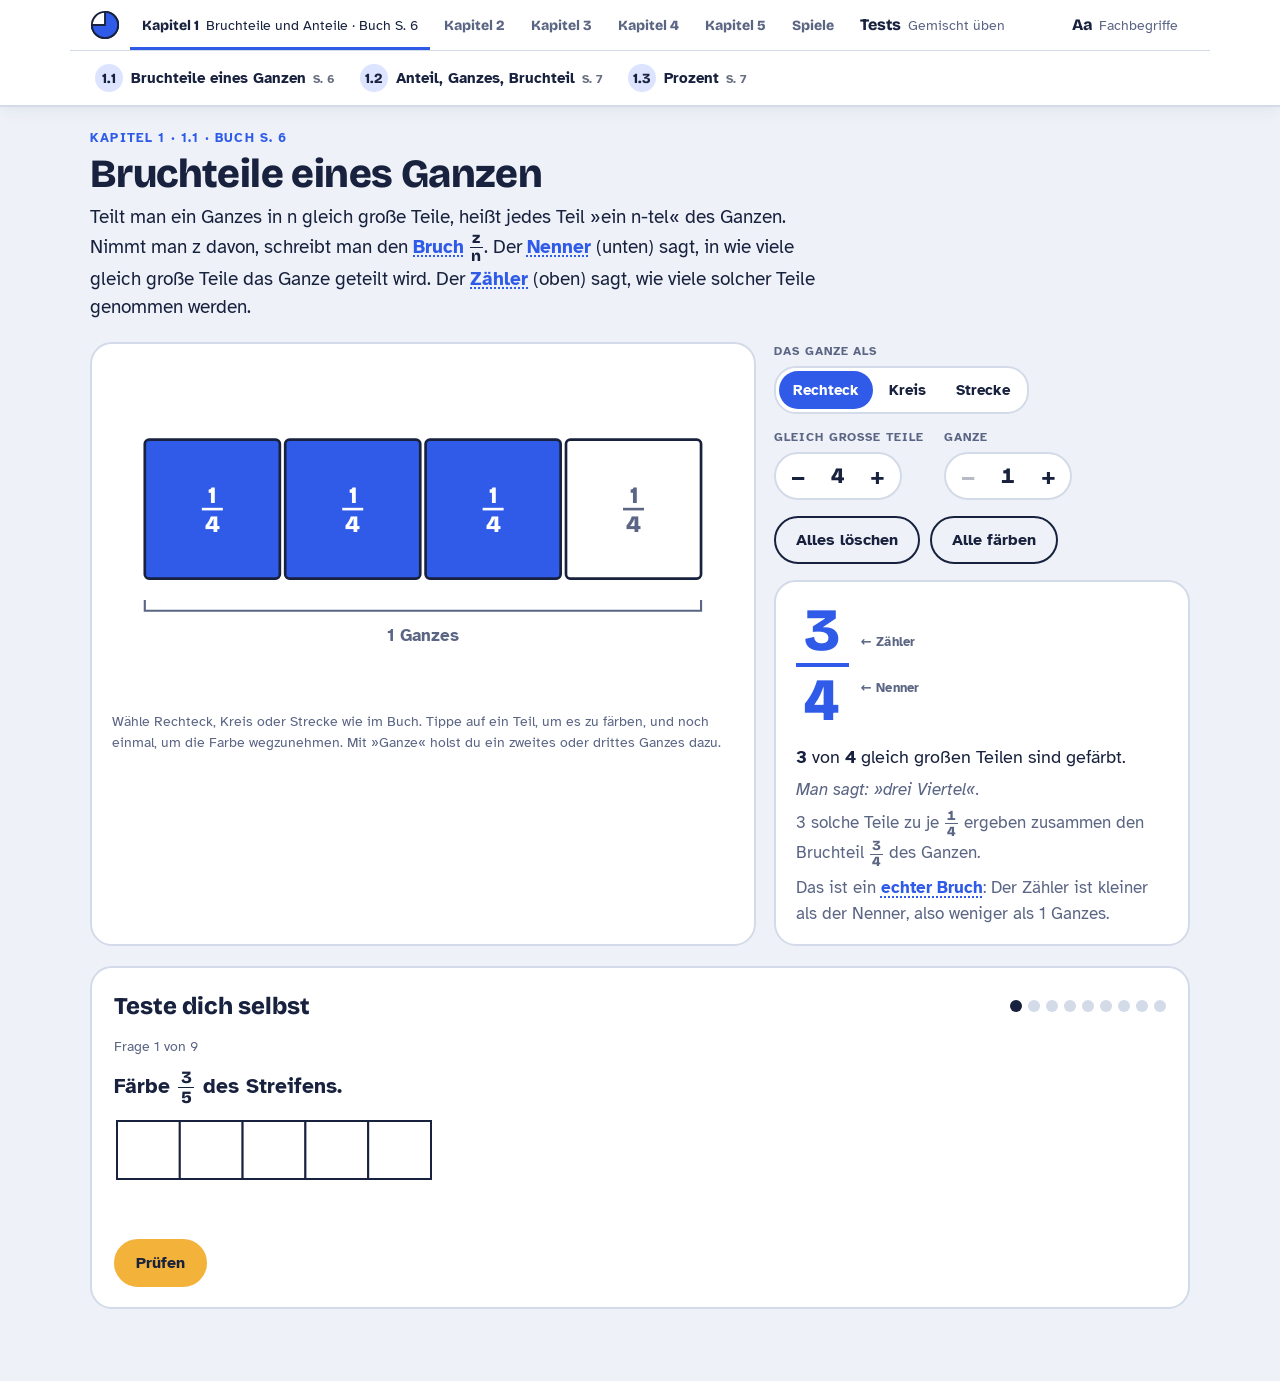
==== brueche/index.html @ 3e430cda "Lern-Werkstatt: Startseite, gemeinsames Design-Kit, Bruch-Werkstatt unter brueche/ Landing page link" ====
<!doctype html>
<html lang="de">
<meta charset="utf-8">
<meta name="viewport" content="width=device-width, initial-scale=1">
<title>Bruch-Werkstatt</title>
<link rel="preconnect" href="https://fonts.googleapis.com">
<link rel="preconnect" href="https://fonts.gstatic.com" crossorigin>
<link rel="stylesheet" href="https://fonts.googleapis.com/css2?family=Atkinson+Hyperlegible:wght@400;700&family=Bricolage+Grotesque:opsz,wght@12..96,600;12..96,800&display=swap">
<style>
/* Layout: a workbench. Module tabs on top, a large drawing stage beside a control panel, a "check yourself" card below. */
:root{
  --paper:#EEF2F8; --card:#FFFFFF; --ink:#18213D; --muted:#5B6584; --line:#D3DAE8;
  --piece:#2F5BE8; --piece-soft:#DCE4FF; --on-piece:#FFFFFF;
  --sun:#F3B23A; --sun-soft:#FCEBC7;
  --good:#1D8657; --good-soft:#DDF3E8; --bad:#C23F37; --bad-soft:#FBE3E1;
  --cookie:#E2A65E; --cookie-edge:#9C6328; --chip:#5A3618; --plate:#F5F7FB;
  --display:"Bricolage Grotesque", "Trebuchet MS", system-ui, sans-serif;
  --body:"Atkinson Hyperlegible", "Segoe UI", system-ui, sans-serif;
}
@media (prefers-color-scheme: dark){ :root:not([data-theme="light"]){
  --paper:#0E1325; --card:#171F37; --ink:#E8ECF8; --muted:#9BA6C6; --line:#2C3758;
  --piece:#7090FF; --piece-soft:#26335E; --on-piece:#0E1325;
  --sun:#F6C25A; --sun-soft:#4A3A16;
  --good:#4CC489; --good-soft:#163828; --bad:#FF7D73; --bad-soft:#40201E;
  --cookie:#D39A54; --cookie-edge:#7E4E1D; --chip:#3A220E; --plate:#1F2944;
  color-scheme:dark } }
:root[data-theme="dark"]{
  --paper:#0E1325; --card:#171F37; --ink:#E8ECF8; --muted:#9BA6C6; --line:#2C3758;
  --piece:#7090FF; --piece-soft:#26335E; --on-piece:#0E1325;
  --sun:#F6C25A; --sun-soft:#4A3A16;
  --good:#4CC489; --good-soft:#163828; --bad:#FF7D73; --bad-soft:#40201E;
  --cookie:#D39A54; --cookie-edge:#7E4E1D; --chip:#3A220E; --plate:#1F2944;
  color-scheme:dark }

*{box-sizing:border-box}
[hidden]{display:none!important}
body{background:var(--paper);color:var(--ink);font-family:var(--body);font-size:17px;line-height:1.5}
.wrap{max-width:1140px;margin:0 auto;padding-inline:20px;padding-block:22px 72px;display:flex;flex-direction:column;gap:22px}
button{font:inherit;color:inherit}
:focus-visible{outline:3px solid var(--sun);outline-offset:2px}

.top{display:flex;align-items:center;gap:14px}
.top svg{flex:none}
.top h1{font-family:var(--display);font-weight:800;font-size:30px;line-height:1.05;margin:0;letter-spacing:-.01em}
.top p{margin:2px 0 0;color:var(--muted);font-size:15px}

.tabs{display:grid;grid-template-columns:repeat(5,minmax(0,1fr));gap:10px}
.tab{display:flex;align-items:center;gap:10px;text-align:left;padding:10px 12px;border:2px solid var(--line);border-radius:16px;background:var(--card);cursor:pointer;min-width:0}
.tab:hover{border-color:var(--piece)}
.tab-num{flex:none;width:32px;height:32px;border-radius:50%;display:grid;place-items:center;font-family:var(--display);font-weight:800;background:var(--piece-soft);color:var(--ink)}
.tab-text{display:flex;flex-direction:column;min-width:0;line-height:1.2}
.tab-name{font-weight:700;font-size:15px}
.tab-score{font-size:13px;color:var(--muted)}
.tab[aria-selected="true"]{background:var(--ink);border-color:var(--ink);color:var(--paper)}
.tab[aria-selected="true"] .tab-num{background:var(--sun);color:#18213D}
.tab[aria-selected="true"] .tab-score{color:inherit;opacity:.8}

.module{display:flex;flex-direction:column;gap:20px}
.mod-head{max-width:68ch}
.eyebrow{margin:0;font-size:13px;font-weight:700;letter-spacing:.09em;text-transform:uppercase;color:var(--piece)}
.mod-head h2{font-family:var(--display);font-weight:800;font-size:clamp(28px,4vw,40px);line-height:1.05;margin:4px 0 8px;text-wrap:balance;letter-spacing:-.015em}
.lede{margin:0;font-size:19px}

.lab{display:grid;grid-template-columns:1fr;gap:18px}
@media (min-width:880px){.lab{grid-template-columns:minmax(0,1.6fr) minmax(0,1fr)}}
.stage{background:var(--card);border:2px solid var(--line);border-radius:22px;padding:10px;min-width:0}
.stage svg{display:block;width:100%;height:auto;touch-action:manipulation;user-select:none;-webkit-user-select:none}
.hint{margin:4px 10px 6px;color:var(--muted);font-size:14px}
.panel{display:flex;flex-direction:column;gap:16px;min-width:0}
.controls{display:flex;flex-wrap:wrap;gap:14px 20px}
.ctl{display:flex;flex-direction:column;align-items:flex-start;gap:6px}
.ctl-label{font-size:12px;font-weight:700;letter-spacing:.08em;text-transform:uppercase;color:var(--muted)}
.stepper{display:inline-flex;align-items:center;border:2px solid var(--line);border-radius:999px;background:var(--card)}
.step{width:44px;height:44px;border:0;background:none;font-size:24px;font-weight:700;cursor:pointer;border-radius:999px;line-height:1}
.step:hover:not(:disabled){background:var(--piece-soft)}
.step:disabled{opacity:.3;cursor:default}
.stepper output{min-width:2.4ch;text-align:center;font-family:var(--display);font-weight:800;font-size:22px;font-variant-numeric:tabular-nums}
.seg{display:inline-flex;border:2px solid var(--line);border-radius:22px;background:var(--card);padding:3px;gap:2px;flex-wrap:wrap}
.seg button{border:0;background:none;padding:8px 14px;border-radius:999px;cursor:pointer;font-weight:700;font-size:15px;font-variant-numeric:tabular-nums}
.seg button[aria-checked="true"]{background:var(--piece);color:var(--on-piece)}
.actions{display:flex;flex-wrap:wrap;gap:10px}
.btn{border:2px solid var(--ink);background:var(--ink);color:var(--paper);font-weight:700;font-size:16px;padding:10px 20px;border-radius:999px;cursor:pointer}
.btn:disabled{opacity:.4;cursor:default}
.btn.ghost{background:transparent;color:var(--ink)}
.btn.go{background:var(--sun);border-color:var(--sun);color:#18213D}

.readout{background:var(--card);border:2px solid var(--line);border-radius:22px;padding:18px 20px;display:flex;flex-direction:column;align-items:flex-start;gap:14px;min-height:140px}
.big-frac{flex:none;font-size:60px;font-family:var(--display);font-weight:800;line-height:1;display:flex;align-items:center;gap:12px;color:var(--piece)}
.big-frac .of{font-size:26px;color:var(--ink)}
.big-frac.q{color:var(--muted)}
.read-text{min-width:0}
.read-text p{margin:0 0 6px}
.read-text p:last-child{margin-bottom:0}
.words{font-size:18px}
.sum{color:var(--muted)}
.note{font-weight:700}
.note.good{color:var(--good)}
.steps{margin:0;padding-left:1.2em}
.steps li{margin-bottom:4px}
@media (max-width:480px){.readout{flex-direction:column;align-items:flex-start}}

.frac{display:inline-flex;flex-direction:column;align-items:center;vertical-align:middle;line-height:1;font-family:var(--display);font-weight:800;font-variant-numeric:tabular-nums}
.frac>span:first-child{border-bottom:.075em solid currentColor;padding:0 .14em .05em}
.frac>span:last-child{padding-top:.05em}
.frac.sm{font-size:.82em;margin:0 .08em}
.sgnd{display:inline-flex;align-items:center;gap:.06em;white-space:nowrap}
.sgnd>span[aria-hidden]{font-family:var(--display);font-weight:800}
.whole-n{font-family:var(--display);font-weight:800}

/* SVG parts */
.piece{fill:var(--card);stroke:var(--ink);stroke-width:2.5;cursor:pointer;transition:fill .2s}
.piece:hover{fill:var(--piece-soft)}
.piece.on,.piece.on:hover{fill:var(--piece)}
.piece:focus{outline:none}
.piece:focus-visible{stroke:var(--sun);stroke-width:5}
.sfrac text{fill:currentColor;font-family:var(--display);font-weight:800}
.sfrac line{stroke:currentColor}
.m2-lab2{margin-top:18px}
#m2-lout p{margin:0}
#m2-lout .big{font-size:26px;font-family:var(--display);font-weight:800;display:flex;flex-wrap:wrap;align-items:center;gap:8px}
h3.sub{font-family:var(--display);font-size:19px;margin:0 0 8px}
.lad-axis{stroke:var(--ink);stroke-width:2.5}
.lad-guide{stroke:var(--line);stroke-width:2;stroke-dasharray:3 5}
.lad-mark{stroke:var(--sun);stroke-width:4;stroke-dasharray:8 6}
.lad-dot{cursor:pointer;color:var(--ink)}
.lad-dot circle{fill:var(--card);stroke:var(--piece);stroke-width:2}
.lad-dot:hover circle{fill:var(--piece-soft)}
.lad-dot.on circle{fill:var(--sun);stroke:var(--ink)}
.lad-dot.on{color:#18213D}
.lad-dot.pick circle{stroke-width:4}
.plbl{color:var(--muted);pointer-events:none}
.plbl.on{color:var(--on-piece)}
.plbl.m1-lo{color:var(--muted)}
.plbl.m1-lo.on{color:var(--piece)}
.cap{fill:var(--muted);font:700 16px var(--body)}
.brace{fill:none;stroke:var(--muted);stroke-width:2}
.setbox{fill:none;stroke:var(--line);stroke-width:2.5;stroke-dasharray:7 6}
.nlpiece{fill:var(--card);stroke:var(--ink);stroke-width:2;transition:fill .2s}
.nlpiece.ghost{stroke:var(--muted);stroke-dasharray:5 4}
.nlpiece.on{fill:var(--piece);stroke:var(--ink);stroke-dasharray:none}
.guide{stroke:var(--line);stroke-width:1.5;stroke-dasharray:3 4}
.axis{stroke:var(--ink);stroke-width:3;stroke-linecap:round}
.axis-head{fill:none;stroke:var(--ink);stroke-width:3;stroke-linecap:round;stroke-linejoin:round}
.tick{stroke:var(--ink);stroke-width:2}
.tick.major{stroke-width:3.5}
.tlbl{color:var(--muted)}
.tlbl.cur{color:var(--ink)}
.wlbl{fill:var(--ink);font:800 24px var(--display)}
.arc{fill:none;stroke:var(--sun);stroke-width:3.5;stroke-linecap:round}
.hit{fill:transparent;cursor:pointer}
.bead{fill:var(--sun);stroke:var(--ink);stroke-width:3}
.bead-g{cursor:grab}
.bead-g:focus{outline:none}
.bead-g:focus-visible .bead{stroke:var(--piece);stroke-width:5}
.ck{fill:var(--cookie);stroke:var(--cookie);stroke-width:1}
.sec.cut .ck{stroke:var(--cookie-edge);stroke-width:2}
.rim{fill:none;stroke:var(--cookie-edge);stroke-width:2}
.chip{fill:var(--chip)}
#m3 .chip{fill:#C8452F}
.m3-null{fill:#5DA9E9;stroke:var(--ink);stroke-width:3}
.m3-hole{fill:var(--card);stroke:var(--ink);stroke-width:3}
.m3-eye{fill:var(--ink)}
.m3-say{fill:var(--bad);font:800 22px var(--display)}
.m3-chain{font:800 24px var(--display)}
.plate{fill:var(--plate);stroke:var(--line);stroke-width:2.5}
.slot{fill:none;stroke:var(--muted);stroke-width:1.5;stroke-dasharray:4 4}
.pname{fill:var(--muted);font:700 15px var(--body)}
.plfrac{color:var(--ink)}
.ctr{fill:var(--piece);stroke:var(--ink);stroke-width:1.5}
.ctr.out{fill:var(--sun)}
.gbox{fill:none;stroke:var(--line);stroke-width:2;transition:fill .3s,stroke .3s}
.gbox.take{fill:var(--sun-soft);stroke:var(--sun)}
.gbox.copy{stroke:var(--sun);stroke-dasharray:5 4}
.ogrp{fill:var(--sun-soft);stroke:none}
.tray{fill:none;stroke:var(--line);stroke-width:2;stroke-dasharray:7 6}
.rowcap{fill:var(--muted);font:700 13px var(--body);letter-spacing:.08em}
.result{fill:var(--ink);font:800 22px var(--display)}

/* Check yourself */
.check{background:var(--card);border:2px solid var(--line);border-radius:22px;padding:20px 22px;display:flex;flex-direction:column;gap:12px}
.check-head{display:flex;align-items:center;justify-content:space-between;gap:12px;flex-wrap:wrap}
.check-head h3{margin:0;font-family:var(--display);font-weight:800;font-size:24px}
.dots{display:flex;gap:6px}
.dot{width:12px;height:12px;border-radius:50%;background:var(--line)}
.dot.cur{background:var(--ink)}
.dot.good{background:var(--good)}
.dot.done{background:var(--sun)}
.q-count{margin:0;color:var(--muted);font-size:14px}
.prompt{margin:0;font-size:21px;font-weight:700;max-width:60ch}
.q-visual:empty{display:none}
.q-visual svg{max-width:100%;height:auto}
.opts{display:grid;grid-template-columns:repeat(auto-fit,minmax(150px,1fr));gap:10px}
.opt{border:2px solid var(--line);border-radius:16px;background:var(--paper);padding:12px;display:flex;flex-direction:column;align-items:center;justify-content:center;text-align:center;gap:8px;cursor:pointer;font-size:20px;font-weight:700;min-width:0}
.opt svg{max-width:100%;height:auto}
.opt:hover:not(:disabled){border-color:var(--piece)}
.opt.right{border-color:var(--good);background:var(--good-soft)}
.opt.wrong{border-color:var(--bad);background:var(--bad-soft);cursor:default}
.opt:disabled{cursor:default}
.opt .frac{font-size:30px}
.feedback{margin:0;min-height:1.5em;font-size:17px;max-width:65ch}
.feedback.good{color:var(--good)}
.feedback.bad{color:var(--bad)}
.feedback .extra{display:flex;flex-wrap:wrap;gap:10px;margin-top:8px}
.pair{display:flex;gap:28px;align-items:flex-end;flex-wrap:wrap}
.pair figure{margin:0;display:flex;flex-direction:column;align-items:center;gap:4px}
.pair figcaption{font-weight:700;color:var(--muted)}
.mp{fill:var(--card);stroke:var(--ink);stroke-width:2}
.mp.on{fill:var(--piece)}
.mp.tap{cursor:pointer}
.mp.tap:hover:not(.on){fill:var(--piece-soft)}
.ml{stroke:var(--ink);stroke-width:2.5;stroke-linecap:round}
.mlt{fill:var(--ink);font:800 16px var(--display)}
.mdot{fill:var(--sun);stroke:var(--ink);stroke-width:2.5}
.mctr{fill:var(--piece);stroke:var(--ink);stroke-width:1.5}
.q-actions{display:flex;gap:10px;flex-wrap:wrap}
.summary{margin:0;font-size:19px}

@media (max-width:980px){.tabs{grid-template-columns:repeat(3,minmax(0,1fr))}}
@media (max-width:600px){.tabs{grid-template-columns:repeat(2,minmax(0,1fr))}}
@media (prefers-reduced-motion: reduce){*{transition:none!important}}
/* Tests: gemischte Aufgaben */
.dots{flex-wrap:wrap}
.ans{display:flex;align-items:center;gap:12px;flex-wrap:wrap;font-family:var(--display);font-weight:800;font-size:26px}
.ans input{width:72px;font:inherit;text-align:center;padding:6px 4px;border:2px solid var(--line);border-radius:12px;background:var(--paper);color:var(--ink);font-variant-numeric:tabular-nums}
.ans input:focus{outline:none;border-color:var(--piece);box-shadow:0 0 0 3px var(--piece-soft)}
.ans .ans-num{width:130px}
.ans-frac{display:inline-flex;flex-direction:column;align-items:center;gap:6px}
.ans-bar{width:84px;height:4px;border-radius:2px;background:var(--ink)}
.ans-hint{margin:6px 0 0;font-size:14px;color:var(--muted)}
.t-top{display:flex}
.t-setup{display:flex;flex-direction:column;gap:14px}
.t-setup[hidden],#t-run[hidden],.t-back[hidden]{display:none}
.t-unit{background:var(--card);border:2px solid var(--line);border-radius:22px;padding:16px 18px;display:flex;flex-direction:column;gap:12px}
.t-unit-head{display:flex;align-items:center;justify-content:space-between;gap:12px}
.t-unit-head h3{margin:0;font-family:var(--display);font-weight:800;font-size:19px}
.t-all{border:0;background:none;color:var(--piece);font-weight:700;font-size:15px;cursor:pointer;padding:6px 8px;border-radius:8px;flex:none}
.t-chips{display:flex;flex-wrap:wrap;gap:8px}
.t-chip{display:inline-flex;align-items:center;gap:8px;border:2px solid var(--line);border-radius:999px;background:var(--paper);color:var(--ink);padding:6px 14px 6px 6px;font-weight:700;font-size:15px;cursor:pointer;text-align:left}
.t-chip:hover{border-color:var(--piece)}
.t-num{display:inline-grid;place-items:center;flex:none;width:26px;height:26px;border-radius:50%;background:var(--card);font:800 13px var(--display)}
.t-chip[aria-pressed="true"]{border-color:var(--piece);background:var(--piece);color:var(--on-piece)}
.t-chip[aria-pressed="true"] .t-num{background:var(--on-piece);color:var(--piece)}
.t-go{display:flex;align-items:flex-end;gap:12px 16px;flex-wrap:wrap}
.t-note{margin:0;color:var(--muted);align-self:center;font-size:15px}
.t-back{border:0;background:none;color:var(--piece);font-weight:700;font-size:16px;cursor:pointer;padding:6px 0}
.t-break{list-style:none;margin:0;padding:0;display:flex;flex-direction:column;gap:6px;max-width:600px}
.t-break li{display:flex;align-items:center;flex-wrap:wrap;gap:4px 12px;padding:8px 12px;border-radius:12px;background:var(--paper)}
.t-break li span{flex:1;min-width:150px}
.t-break li.good b{color:var(--good)}
.t-link{border:0;background:none;color:var(--piece);font-weight:700;cursor:pointer;text-decoration:underline;padding:0;font-size:15px}
/* Erst schätzen */
.est-tog{display:inline-flex;align-items:center;gap:8px;font-size:15px;font-weight:700;color:var(--muted);cursor:pointer;margin-top:4px}
.est-tog input{width:20px;height:20px;accent-color:var(--piece)}
.est-dlg{border:0;border-radius:22px;padding:0;background:var(--card);color:var(--ink);max-width:min(440px,calc(100vw - 32px));box-shadow:0 20px 60px rgba(0,0,0,.3)}
.est-dlg::backdrop{background:rgba(14,19,37,.45)}
.est-card{padding:20px 22px;display:flex;flex-direction:column;gap:12px}
.est-card .opt[aria-pressed="true"]{border-color:var(--piece);background:var(--piece-soft)}
.est-pad{cursor:pointer;touch-action:manipulation}
.est-line{max-width:100%;height:auto;display:block}
.est-g{fill:var(--sun);stroke:var(--ink);stroke-width:2.5}
.est-v{fill:var(--piece);stroke:var(--ink);stroke-width:2.5}
.est-res{background:var(--sun-soft);border:2px solid var(--sun);border-radius:18px;padding:12px 16px;display:flex;flex-direction:column;gap:6px}
.est-res.good{background:var(--good-soft);border-color:var(--good)}
.est-res p{margin:0}
.est-key{font-size:14px;color:var(--muted);display:flex;align-items:center;gap:6px;flex-wrap:wrap}
.est-dot{display:inline-block;width:12px;height:12px;border-radius:50%;border:2px solid var(--ink)}
.est-dot.g{background:var(--sun)}.est-dot.v{background:var(--piece);margin-left:8px}
/* pictures and hands-on tasks */
.vpic{margin:0;display:flex;flex-direction:column;gap:4px;align-items:flex-start}
.vpic-bars{display:flex;flex-wrap:wrap;gap:6px}
.vpic figcaption{font-size:14px;color:var(--ink);font-weight:700}
.tap-bars,.tap-pies{display:flex;flex-wrap:wrap;gap:10px}
.tap-bars svg{max-width:100%;height:auto}
.mp.tap:focus-visible,.cup.tap:focus-visible{outline:3px solid var(--sun);outline-offset:1px}
.cup{fill:#4C7BE0;stroke:var(--ink);stroke-width:2;cursor:pointer}
.cup.on{fill:var(--sun)}
.order{display:flex;flex-wrap:wrap;gap:10px}
.ord{position:relative;min-width:90px}
.ord[aria-pressed="true"]{border-color:var(--piece);background:var(--piece-soft)}
.ord-num{position:absolute;top:-10px;left:-10px;width:26px;height:26px;border-radius:50%;background:var(--piece);color:var(--on-piece);font:800 14px var(--display);display:grid;place-items:center}
.ord-num:empty{display:none}
/* Spiele */
.game{background:var(--card);border:2px solid var(--line);border-radius:22px;padding:20px 22px;display:flex;flex-direction:column;gap:14px;min-height:240px}
.g-hint{background:var(--sun-soft);border:2px solid var(--sun);border-radius:16px;padding:12px 16px;display:flex;flex-direction:column;align-items:flex-start;gap:6px;margin-bottom:12px}
.g-hint p{margin:0}
.g-start,.g-end{display:flex;flex-direction:column;gap:10px;max-width:62ch}
.g-start p,.g-end p{margin:0;font-size:18px}
.g-end h3{margin:0;font-family:var(--display);font-weight:800;font-size:26px}
.g-head{display:flex;justify-content:space-between;gap:12px;flex-wrap:wrap;font-weight:700;color:var(--muted)}
.g-ask{margin:0;font-size:21px;font-weight:700;display:flex;align-items:center;gap:10px;flex-wrap:wrap}
.g-big{font-size:34px;color:var(--piece);display:inline-flex}
.g-fb{margin:0;min-height:1.5em;font-size:17px}
.g-fb.good{color:var(--good)}.g-fb.bad{color:var(--bad)}
.g-fb .extra{display:flex;flex-wrap:wrap;gap:10px;margin-top:8px}
.g-line{width:100%;height:auto;max-width:700px;cursor:crosshair;touch-action:manipulation}
.mlt.big{font-size:34px}
.g-line .ml{stroke-width:5}
.g-line .mdot{r:14px}
.g-true{stroke:var(--piece);stroke-width:5;stroke-linecap:round}
.g-bar{height:8px;border-radius:4px;background:var(--line);overflow:hidden}
.g-bar i{display:block;height:100%;width:100%;background:var(--sun);transition:width .25s linear}
.ms-field{position:relative;height:340px;border:2px solid var(--line);border-radius:18px;background:linear-gradient(var(--card),var(--paper));overflow:hidden}
.ms-card{position:absolute;top:8px;min-width:80px;padding:8px 16px;border-radius:14px;background:var(--card);border:3px solid var(--piece);font-size:30px;font-family:var(--display);font-weight:800;text-align:center;box-shadow:0 4px 10px rgba(0,0,0,.12);will-change:transform}
.ms-card .frac{font-size:30px}
.ms-card.good{border-color:var(--good);background:var(--good-soft)}
.ms-card.bad{border-color:var(--bad);background:var(--bad-soft)}
.ms-bins{display:grid;grid-template-columns:repeat(3,1fr);gap:10px}
.ms-bin{display:flex;flex-direction:column;align-items:center;gap:2px;padding:10px 6px;border-radius:16px;border:3px solid var(--line);background:var(--card);color:var(--ink);cursor:pointer}
.ms-bin b{font-size:34px;font-family:var(--display);line-height:1}
.ms-bin small{font-size:13px;color:var(--muted)}
.ms-bin:hover{border-color:var(--piece)}
.ms-bin.hit{border-color:var(--good);background:var(--good-soft)}
.g-lives{color:var(--bad);letter-spacing:2px}
.g-cmp{display:grid;grid-template-columns:1fr 1fr;gap:12px}
.g-side{font-size:30px;min-height:110px}
.g-side .frac{font-size:40px}
.g-eq{justify-content:center}
.mem{display:grid;grid-template-columns:repeat(4,1fr);gap:10px}
@media (max-width:560px){.mem{grid-template-columns:repeat(3,1fr)}}
.mem-card{position:relative;aspect-ratio:1/1;min-height:84px;border:2px solid var(--line);border-radius:16px;background:var(--piece);color:var(--ink);cursor:pointer;padding:6px;display:grid;place-items:center;font:800 20px var(--display)}
.mem-back{color:var(--on-piece);font-size:34px}
.mem-face{display:none;align-items:center;justify-content:center;text-align:center}
.mem-face svg{max-width:100%;height:auto}
.mem-card.up{background:var(--paper)}
.mem-card.up .mem-back{display:none}
.mem-card.up .mem-face{display:flex}
.mem-card.found{border-color:var(--good);background:var(--good-soft)}
.g-word{font:700 16px var(--body)}
.g-tray{display:flex;flex-direction:column;gap:6px}
.g-stage{position:relative;height:280px;border-radius:16px;background:linear-gradient(var(--piece-soft),var(--paper));overflow:hidden}
.g-bub{position:absolute;left:-90px;border:2px solid var(--piece);border-radius:50%;width:76px;height:76px;display:grid;place-items:center;background:var(--card);color:var(--ink);font-size:22px;cursor:pointer;animation:fly linear forwards}
.g-stage.still .g-bub{animation:fade 3s linear forwards}
.g-bub.hit{background:var(--good-soft);border-color:var(--good)}
.g-bub.miss{background:var(--bad-soft);border-color:var(--bad)}
@keyframes fly{from{left:-90px}to{left:100%}}
@keyframes fade{0%{opacity:0}10%{opacity:1}85%{opacity:1}100%{opacity:0}}
.race{display:flex;flex-direction:column;gap:14px}
.lane{display:grid;grid-template-columns:52px 1fr 120px;align-items:center;gap:10px}
.lane-name{font-weight:700;color:var(--muted)}
.track{position:relative;height:44px;border-bottom:3px dashed var(--line)}
.sn{position:absolute;bottom:0;transition:left .5s ease}
.flag{position:absolute;right:0;bottom:4px;font-size:22px}
.sn-shell.p{fill:#E86FA8}.sn-shell.g{fill:#4CC489}.sn-foot{fill:var(--cookie)}
.sn-swirl{fill:none;stroke:var(--ink);stroke-width:2;stroke-linecap:round}
.lane .g-side{min-height:64px;font-size:22px}.lane .g-side .frac{font-size:28px}
@media (max-width:560px){.lane{grid-template-columns:1fr 96px}.lane-name{display:none}}
.train{display:flex;flex-wrap:wrap;align-items:center;gap:6px;min-height:72px;padding:6px;border-bottom:4px solid var(--ink)}
.wl{position:relative;padding-top:14px}
.wl-rope{position:absolute;left:0;right:0;top:10px;height:24px;border-top:3px solid #9C6328;border-radius:50% 50% 0 0/24px 24px 0 0;transform:scaleY(-1)}
.wl-cards{border-bottom:none;min-height:96px;align-items:flex-start;gap:12px;padding:16px 8px 6px}
.wl-cards .wagon{position:relative;margin-top:6px;transform:rotate(-2deg);box-shadow:0 3px 6px rgba(0,0,0,.12)}
.wl-cards .wagon:nth-child(even){transform:rotate(2deg)}
.wl-cards .wagon::before{content:"";position:absolute;top:-14px;left:50%;width:8px;height:22px;margin-left:-4px;border-radius:3px;background:#C98A4B;border:1.5px solid #7A4A1C}
.loco{font-size:44px;transform:scaleX(-1)}
.yard{display:flex;flex-wrap:wrap;gap:10px}
.wagon{min-width:84px;min-height:72px;border-radius:10px}
.wagon.on{border-color:var(--piece);background:var(--piece-soft)}
.shake{animation:shake .35s}
@keyframes shake{25%{transform:translateX(-6px)}75%{transform:translateX(6px)}}
.g-cards{display:grid;grid-template-columns:repeat(3,1fr);gap:10px}
.g-card[aria-pressed="true"]{border-color:var(--piece);background:var(--piece-soft)}
.g-sum{display:flex;align-items:center;gap:12px;flex-wrap:wrap}
.g-sumbar{flex:1;min-width:180px;height:22px;border:2px solid var(--ink);border-radius:6px;overflow:hidden;background:var(--card)}
.g-sumbar i{display:block;height:100%;width:0;background:var(--piece);transition:width .25s}
.g-sumbar i.over{background:var(--bad)}
.g-sumtxt{font-weight:700;display:inline-flex;align-items:center;gap:6px}
.bingo-call{display:flex;align-items:center;gap:12px;flex-wrap:wrap}
.bingo-word{font:800 24px var(--display);color:var(--piece)}
.bingo{display:grid;grid-template-columns:repeat(3,1fr);gap:10px;max-width:420px}
.bingo-cell{position:relative;aspect-ratio:1/1;border:2px solid var(--line);border-radius:14px;background:var(--paper);display:grid;place-items:center;cursor:pointer;padding:6px}
.bingo-cell svg{max-width:100%;height:auto}
.bingo-cell.on{border-color:var(--good);background:var(--good-soft)}
.bingo-lbl{position:absolute;right:6px;bottom:4px}
.t-unlock{background:var(--sun-soft);border:2px solid var(--sun);border-radius:14px;padding:10px 14px;font-size:17px}
@media (prefers-reduced-motion:reduce){.sn,.g-bar i,.g-sumbar i{transition:none}.shake{animation:none}}
</style>
<style>
.units{display:flex;flex-wrap:wrap;gap:8px}
.unit{display:flex;flex-direction:column;align-items:flex-start;text-align:left;gap:0;padding:8px 16px;border:2px solid var(--line);border-radius:14px;background:var(--card);cursor:pointer;line-height:1.25}
.unit b{font-family:var(--display);font-weight:800;font-size:15px}
.unit span{font-size:13px;color:var(--muted)}
.unit:hover{border-color:var(--piece)}
.unit[aria-pressed="true"]{border-color:var(--piece);background:var(--piece);color:var(--on-piece)}
.unit[aria-pressed="true"] span{color:inherit;opacity:.85}
.tabs{grid-template-columns:repeat(auto-fit,minmax(190px,1fr))!important}
.term{border:0;background:none;padding:0;font:inherit;font-weight:700;color:var(--piece);text-decoration:underline dotted;text-decoration-thickness:2px;text-underline-offset:3px;cursor:pointer}
.term:hover{text-decoration-style:solid}
.mixed{display:inline-flex;align-items:center;gap:.1em;vertical-align:middle;font-family:var(--display);font-weight:800;white-space:nowrap}
.mixed .whole{font-size:1.3em;line-height:1}
.opt .mixed .whole{font-size:40px}
.flabels{display:flex;flex-direction:column;gap:30px;font:700 13px var(--body);color:var(--muted);letter-spacing:.02em}
.spoken{font-style:italic;color:var(--muted)}
.gloss{display:grid;grid-template-columns:repeat(auto-fill,minmax(270px,1fr));gap:14px}
.gcard{background:var(--card);border:2px solid var(--line);border-radius:18px;padding:16px 18px;display:flex;flex-direction:column;gap:8px;transition:border-color .3s,box-shadow .3s;scroll-margin:24px}
.gkap{grid-column:1/-1;margin:14px 0 0;font:800 15px var(--body);letter-spacing:.06em;text-transform:uppercase;color:var(--piece)}
.gkap:first-child{margin-top:0}
.gcard h3{margin:0;font-family:var(--display);font-weight:800;font-size:22px;line-height:1.15}
.gcard h3 small{display:block;font:700 13px var(--body);color:var(--muted);margin-top:2px}
.gcard p{margin:0}
.gcard.flash{border-color:var(--sun);box-shadow:0 0 0 5px var(--sun-soft)}
.gex{display:flex;align-items:center;gap:14px;flex-wrap:wrap;margin-top:4px}
.gex svg{max-width:100%;height:auto}
.gex .frac{font-size:34px;color:var(--piece)}
.gex .say .frac{font-size:20px}
.say{margin:0;padding:0;list-style:none;display:grid;grid-template-columns:repeat(2,minmax(0,1fr));gap:6px 14px}
.say li{display:flex;align-items:center;gap:8px}
.hl-num>span:first-child{color:var(--sun);border-bottom-color:var(--piece)}
.hl-bar>span:first-child{border-bottom-color:var(--sun)}
.hl-den>span:last-child{color:var(--sun);}

/* Navigation bar at the top: parts in the first row, modules of the chosen part in the second. */
body{margin:0}
html{scroll-padding-top:130px}
.navbar{position:sticky;top:0;z-index:50;background:var(--card);border-bottom:2px solid var(--line);box-shadow:0 4px 14px rgba(24,33,61,.06)}
.nav-row{max-width:1140px;margin:0 auto;padding-inline:20px;display:flex;align-items:center;gap:10px}
.nav-row.sub{border-top:1px solid var(--line)}
.nav-row.sub:has(#tabs[hidden]){display:none}
.nav-logo{flex:none}
.navbar .units{flex:1;min-width:0;display:flex;flex-wrap:nowrap;gap:2px;overflow-x:auto;scrollbar-width:none}
.navbar .tabs{display:flex!important;flex-wrap:nowrap;min-width:0;gap:6px;overflow-x:auto;position:relative;scrollbar-width:none;padding-block:8px;width:100%}
.navbar .units::-webkit-scrollbar,.navbar .tabs::-webkit-scrollbar{display:none}
.navbar .unit{flex:none;flex-direction:row;align-items:baseline;gap:7px;padding:15px 12px 12px;border:0;border-bottom:3px solid transparent;border-radius:0;background:none;white-space:nowrap}
.navbar .unit b{font-size:16px}
.navbar .unit span{font-size:14px}
.navbar .unit:hover{border-color:transparent;border-bottom-color:var(--line)}
.navbar .unit[aria-pressed="true"]{background:none;color:var(--piece);border-bottom-color:var(--piece)}
.navbar .unit[aria-pressed="true"] span{color:var(--ink);opacity:1}
.navbar .unit.gl{margin-left:auto}
.navbar .tab{flex:none;gap:8px;padding:5px 14px 5px 5px;border:0;border-radius:999px;background:none}
.navbar .tab:hover{background:var(--piece-soft)}
.navbar .tab[aria-selected="true"]{background:var(--ink);color:var(--paper)}
.navbar .tab-num{width:28px;height:28px;font-size:14px}
.navbar .tab-name{font-size:15px;white-space:nowrap}
.navbar .tab.done .tab-num{background:var(--good-soft);color:var(--good)}
.navbar .tab.done[aria-selected="true"] .tab-num{background:var(--sun);color:#18213D}
.navbar .tab-page{font-size:12px;font-weight:600;opacity:.65;margin-left:2px}
.navbar .unit .u-short{display:none}
.navbar .unit[data-unit]:not([aria-pressed="true"])>span{display:none}
.tab-score{position:absolute;width:1px;height:1px;overflow:hidden;clip:rect(0 0 0 0);white-space:nowrap}
@media (max-width:820px){.navbar .unit>span{display:none}.navbar .unit{padding-inline:10px}.navbar .unit .u-long{display:none}.navbar .unit .u-short{display:inline}}
@media (max-width:480px){.navbar .unit{padding-inline:7px}.nav-row{padding-inline:12px;gap:6px}}
</style>

<header class="navbar">
  <div class="nav-row">
    <svg class="nav-logo" width="30" height="30" viewBox="0 0 48 48" aria-hidden="true"><circle cx="24" cy="24" r="21" fill="var(--card)" stroke="var(--ink)" stroke-width="3"/><path d="M24 24 L24 3 A21 21 0 1 1 3 24 Z" fill="var(--piece)" stroke="var(--ink)" stroke-width="3" stroke-linejoin="round"/></svg>
    <nav class="units" id="units" aria-label="Teile"></nav>
  </div>
  <div class="nav-row sub">
    <nav class="tabs" role="tablist" aria-label="Module" id="tabs"></nav>
  </div>
</header>

<div class="wrap">

  <main>
    <section class="module" id="m1" role="tabpanel">
      <div class="mod-head">
        <p class="eyebrow"></p>
        <h2>Bruchteile eines Ganzen</h2>
        <p class="lede">Teilt man ein Ganzes in n gleich große Teile, heißt jedes Teil »ein n-tel« des Ganzen. Nimmt man z davon, schreibt man den <button type="button" class="term" data-term="bruch">Bruch</button> <span class="frac sm" role="img" aria-label="z n-tel"><span aria-hidden="true">z</span><span aria-hidden="true">n</span></span>. Der <button type="button" class="term" data-term="nenner">Nenner</button> (unten) sagt, in wie viele gleich große Teile das Ganze geteilt wird. Der <button type="button" class="term" data-term="zaehler">Zähler</button> (oben) sagt, wie viele solcher Teile genommen werden.</p>
      </div>
      <div class="lab">
        <div class="stage">
          <svg id="m1-svg" viewBox="0 0 600 330" role="group" aria-label="Ein Ganzes, geteilt in gleich große Teile"></svg>
          <p class="hint">Wähle Rechteck, Kreis oder Strecke wie im Buch. Tippe auf ein Teil, um es zu färben, und noch einmal, um die Farbe wegzunehmen. Mit »Ganze« holst du ein zweites oder drittes Ganzes dazu.</p>
        </div>
        <div class="panel">
          <div class="controls">
            <div id="m1-model"></div>
            <div id="m1-d"></div>
            <div id="m1-w"></div>
          </div>
          <div class="actions">
            <button type="button" class="btn ghost" id="m1-clear">Alles löschen</button>
            <button type="button" class="btn ghost" id="m1-all">Alle färben</button>
          </div>
          <div class="readout" id="m1-out" aria-live="polite"></div>
        </div>
      </div>
      <div class="check" id="m1-check"></div>
    </section>

    <section class="module" id="m2" role="tabpanel" hidden>
      <div class="mod-head">
        <p class="eyebrow"></p>
        <h2>Bruchzahlen an der Zahlengeraden</h2>
        <p class="lede">Jede Bruchzahl gehört zu genau einem Punkt an der Zahlengeraden. Starte bei 0 und hüpfe in gleich großen Sprüngen: Wo du landest, ist der Bruch. Wertgleiche Brüche wie <b>2/4</b> und <b>1/2</b> landen am selben Punkt. Sie sind dieselbe <button type="button" class="term" data-term="bruchzahl">Bruchzahl</button>.</p>
      </div>
      <div class="lab">
        <div class="stage">
          <svg id="m2-svg" viewBox="0 0 640 290" role="group" aria-label="Zahlengerade von 0 bis 2"></svg>
          <p class="hint">Tippe auf die Zahlengerade, um dorthin zu hüpfen, oder ziehe die gelbe Kugel.</p>
        </div>
        <div class="panel">
          <div class="controls">
            <div id="m2-d"></div>
            <div id="m2-n"></div>
          </div>
          <div class="actions">
            <button type="button" class="btn go" id="m2-replay">Noch mal ab 0 hüpfen</button>
          </div>
          <div class="readout" id="m2-out" aria-live="polite"></div>
        </div>
      </div>
      <div class="lab m2-lab2">
        <div class="stage">
          <h3 class="sub">Bruch-Leiter: Wer wohnt am selben Punkt?</h3>
          <svg id="m2-lad" viewBox="0 0 640 372" role="group" aria-label="Zahlengeraden für Ganze, Halbe, Drittel bis Sechstel"></svg>
          <p class="hint">Tippe auf einen Bruch. Alle Brüche am selben Punkt leuchten auf.</p>
        </div>
        <div class="panel">
          <div class="readout" id="m2-lout" aria-live="polite">Tippe auf einen Bruch in der Leiter.</div>
        </div>
      </div>
      <div class="check" id="m2-check"></div>
    </section>

    <section class="module" id="m3" role="tabpanel" hidden>
      <div class="mod-head">
        <p class="eyebrow"></p>
        <h2>Brüche als Quotienten</h2>
        <p class="lede"><span class="frac sm" role="img" aria-label="zwei Drittel"><span aria-hidden="true">2</span><span aria-hidden="true">3</span></span> eines Ganzen kann man auf zwei Arten erhalten: Man teilt das Ganze in 3 Teile und nimmt 2 davon. Oder man nimmt 2 Ganze und teilt sie in 3 Teile. Man erkennt: <span class="frac sm" role="img" aria-label="zwei Drittel"><span aria-hidden="true">2</span><span aria-hidden="true">3</span></span> = 2 : 3. Den <button type="button" class="term" data-term="quotient">Quotienten</button> z : n kann man als Bruch schreiben, der <button type="button" class="term" data-term="bruchstrich">Bruchstrich</button> bedeutet »geteilt durch«.</p>
      </div>
      <div class="lab">
        <div class="stage">
          <svg id="m3-svg" viewBox="0 0 640 380" role="group" aria-label="Pizzen werden gerecht unter Kindern verteilt"></svg>
          <p class="hint">Wähle den Weg und wie viele Pizzen und Kinder es gibt, und drücke dann »Teilen«. Probiere auch einmal 0.</p>
        </div>
        <div class="panel">
          <div class="controls">
            <div id="m3-way"></div>
          </div>
          <div class="controls">
            <div id="m3-c"></div>
            <div id="m3-p"></div>
          </div>
          <div class="actions">
            <button type="button" class="btn go" id="m3-share">Teilen</button>
            <button type="button" class="btn ghost" id="m3-reset">Neu anfangen</button>
          </div>
          <div class="readout" id="m3-out" aria-live="polite"></div>
        </div>
      </div>
      <div class="check" id="m3-check"></div>
    </section>

    <section class="module" id="m4" role="tabpanel" hidden>
      <style>
        .m4-bar{fill:var(--card)}
        .m4-unk{fill:var(--paper)}
        .m4-fill{fill:var(--piece);transition:width .4s}
        .m4-frame{fill:none;stroke:var(--ink);stroke-width:3}
        .m4-frame.unk{stroke-dasharray:9 7;stroke:var(--muted)}
        .m4-tick{stroke:var(--ink);stroke-width:2}
        .m4-show{transition:opacity .4s}
        .m4-lbl{font:800 21px var(--display);fill:var(--ink)}
        .m4-lbl.t{fill:var(--piece)}
        .m4-lbl.a{fill:var(--muted);font-size:19px}
        .m4-pt{font:700 16px var(--body);fill:var(--ink)}
        .m4-pt.in{fill:var(--on-piece)}
        .m4-q{font-size:19px;font-weight:700;margin:0}
        .m4-chain{font-size:19px}
      </style>
      <div class="mod-head">
        <p class="eyebrow"></p>
        <h2>Anteil, Ganzes, Bruchteil</h2>
        <p class="lede">Der Bruch <span class="frac sm" role="img" aria-label="drei Viertel"><span aria-hidden="true">3</span><span aria-hidden="true">4</span></span> ist der <button type="button" class="term" data-term="anteil">Anteil</button>, den der <button type="button" class="term" data-term="bruchteil">Bruchteil</button> 75 kg vom <button type="button" class="term" data-term="ganzes">Ganzen</button> 100 kg ausmacht. Man sagt: 75 kg sind <span class="frac sm" role="img" aria-label="drei Viertel"><span aria-hidden="true">3</span><span aria-hidden="true">4</span></span> von 100 kg. Wenn zwei davon bekannt sind, kannst du das dritte ausrechnen.</p>
      </div>
      <div class="lab">
        <div class="stage">
          <p class="m4-q" id="m4-q"></p>
          <svg id="m4-svg" viewBox="0 0 640 300" role="group" aria-label="Ein Streifen als Ganzes, gefärbt ist der Bruchteil"></svg>
          <p class="hint">Wähle, was gesucht ist, und drücke »Zeigen«. Zuerst kommen die Beispiele aus dem Buch, mit »Neues Beispiel« gibt es weitere.</p>
        </div>
        <div class="panel">
          <div class="controls">
            <div id="m4-mode"></div>
          </div>
          <div class="actions">
            <button type="button" class="btn go" id="m4-run">Zeigen</button>
            <button type="button" class="btn ghost" id="m4-new">Neues Beispiel</button>
          </div>
          <div class="readout" id="m4-out" aria-live="polite"></div>
        </div>
      </div>
      <div class="check" id="m4-check"></div>
    </section>

    <section class="module" id="m5" role="tabpanel" hidden>
      <style>
        .m5-bg{fill:var(--card)}
        .m5-shade{fill:var(--piece)}
        .m5-frame{fill:none;stroke:var(--ink);stroke-width:2.5}
        .m5-cut{stroke:var(--ink);stroke-width:2;transition:stroke .5s}
        .m5-cut.new{stroke:var(--sun);stroke-width:3}
        .m5-area{fill:none;stroke:var(--sun);stroke-width:4;stroke-dasharray:9 6}
        .m5-grp{fill:none;stroke:var(--sun);stroke-width:3.5}
        .m5-grp.bad{stroke:var(--bad);fill:var(--bad-soft);fill-opacity:.35;stroke-dasharray:7 5}
        .m5-lab{color:var(--piece)}
        .m5-cap{fill:var(--muted);font:700 13px var(--body);letter-spacing:.06em}
        .m5-cap.bad{fill:var(--bad)}
        .m5-nl{stroke:var(--ink);stroke-width:2.5;stroke-linecap:round}
        .m5-nl.cur{stroke:var(--piece);stroke-width:4}
        .m5-tk{stroke:var(--ink);stroke-width:1.6}
        .m5-row{fill:var(--muted);font:700 14px var(--body)}
        .m5-row.cur{fill:var(--piece)}
        .m5-mark{stroke:var(--sun);stroke-width:3;stroke-dasharray:6 5}
        .m5-dot{fill:var(--sun);stroke:var(--ink);stroke-width:2.5}
        .m5-fbg{fill:var(--card)}
        .m5-nlf{color:var(--ink)}
        .m5-nlf.cur{color:var(--piece)}
        .m5-chain{display:flex;flex-wrap:wrap;align-items:center;gap:.25em .35em;font-size:24px;font-family:var(--display);font-weight:800}
        .m5-chain .frac.sm{font-size:.9em}
        .m5-chain .op{font-size:.75em}
        .m5-chain .k{color:var(--sun);font-size:.8em}
        .m5-out .note.bad{color:var(--bad)}
        .m5-warn{display:inline-flex;align-items:center;gap:8px;margin:6px 0 0;padding:6px 12px;border:2px solid var(--bad);border-radius:12px;background:var(--bad-soft);font-weight:700;font-size:15px}
        .m5-warn span{font-size:20px;color:var(--bad)}
        .m5-unit{fill:var(--ink);font:800 17px var(--display)}
        @media (max-width:600px){.m5-cap{font-size:15px}.m5-row{font-size:16px}}
      </style>
      <div class="mod-head">
        <p class="eyebrow"></p>
        <h2>Erweitern und Kürzen</h2>
        <p class="lede">Ein Bruchteil ändert sich nicht, wenn man Zähler und Nenner mit derselben Zahl malnimmt oder durch dieselbe Zahl teilt. Beim <button type="button" class="term" data-term="erweitern">Erweitern</button> wird jedes Teil in gleich viele kleinere Stücke geschnitten. Beim <button type="button" class="term" data-term="kuerzen">Kürzen</button> werden Teile in gleich großen Gruppen zusammengelegt. Die gefärbte Fläche bleibt gleich groß: Die Brüche sind <button type="button" class="term" data-term="wertgleich">wertgleich</button>.</p>
        <p class="m5-warn"><span aria-hidden="true">⚠</span> Mit 0 darf man nicht erweitern oder kürzen.</p>
      </div>
      <div class="lab">
        <div class="stage">
          <svg id="m5-svg" viewBox="0 0 640 340" role="group" aria-label="Ein Rechteck, Kreis oder eine Strecke mit gefärbtem Anteil und Zahlengeraden darunter"></svg>
          <p class="hint">Drücke »Erweitern« oder »Kürzen« und beobachte die gefärbte Fläche. Die gelbe gestrichelte Linie zeigt: Alle Namen liegen an derselben Stelle.</p>
        </div>
        <div class="panel">
          <div class="controls">
            <div id="m5-model"></div>
          </div>
          <div class="controls">
            <div id="m5-n"></div>
            <div id="m5-d"></div>
          </div>
          <div class="controls">
            <div id="m5-k"></div>
            <div id="m5-m"></div>
          </div>
          <div class="actions">
            <button type="button" class="btn go" id="m5-ext">Erweitern</button>
            <button type="button" class="btn go" id="m5-red">Kürzen</button>
            <button type="button" class="btn ghost" id="m5-reset">Zurück zum Start</button>
          </div>
          <div class="readout m5-out" id="m5-out" aria-live="polite"></div>
        </div>
      </div>
      <div class="check" id="m5-check"></div>
    </section>
    <section class="module" id="m13" role="tabpanel" hidden>
      <style>
        .m13-big{display:flex;flex-wrap:wrap;align-items:center;gap:10px 14px;font-family:var(--display);font-weight:800;font-size:44px;color:var(--piece);min-height:110px}
        .m13-big .arr{font:700 15px var(--body);color:var(--muted);display:flex;flex-direction:column;align-items:center}
        .m13-big .arr b{font-size:22px;color:var(--ink)}
        .m13-big .cur{color:var(--ink)}
        .m13-row{display:flex;flex-direction:column;gap:6px;margin-top:12px}
        .m13-cap{font-size:15px;color:var(--muted)}
        .m13-cap b{color:var(--ink)}
        .m13-chips{display:flex;flex-wrap:wrap;gap:8px}
        .m13-chip{min-width:44px;padding:6px 10px;border-radius:12px;border:2px solid var(--line);background:var(--card);font:800 18px var(--display);color:var(--ink);text-align:center}
        .m13-chip.both{background:var(--sun-soft);border-color:var(--sun)}
        button.m13-chip{cursor:pointer}
        button.m13-chip:hover{border-color:var(--piece)}
        .m13-chip.max{box-shadow:0 0 0 3px var(--ink)}
        .m13-chip[disabled]{opacity:.35;cursor:default}
        .m13-p{display:flex;flex-wrap:wrap;align-items:center;gap:8px 12px;font-family:var(--display);font-weight:800;font-size:30px;color:var(--piece);min-height:80px}
        .m13-p .st{font:600 14px var(--body);color:var(--muted);display:flex;flex-direction:column;align-items:center}
        .m13-p .pc{color:var(--ink)}
        #m13-out p,#m13-pout p{margin:0}
        .m13-lab2{margin-top:18px}
      </style>
      <div class="mod-head">
        <p class="eyebrow"></p>
        <h2>Vollständig kürzen</h2>
        <p class="lede">Ein Bruch ist <button type="button" class="term" data-term="gekuerzt">vollständig gekürzt</button>, wenn Zähler und Nenner außer 1 keinen <button type="button" class="term" data-term="teiler">gemeinsamen Teiler</button> mehr haben. Du kannst Schritt für Schritt kürzen oder gleich mit dem größten gemeinsamen Teiler. Das Ergebnis ist immer dasselbe.</p>
      </div>
      <div class="lab">
        <div class="stage">
          <h3 class="sub">Kürze Schritt für Schritt</h3>
          <div class="m13-big" id="m13-chain"></div>
          <div id="m13-div"></div>
          <p class="hint">Gelb sind die gemeinsamen Teiler. Tippe einen an, um damit zu kürzen.</p>
        </div>
        <div class="panel">
          <div class="actions">
            <button type="button" class="btn go" id="m13-one">In einem Schritt</button>
            <button type="button" class="btn ghost" id="m13-reset">Von vorn</button>
            <button type="button" class="btn ghost" id="m13-new">Neuer Bruch</button>
          </div>
          <div class="readout" id="m13-out" aria-live="polite"></div>
        </div>
      </div>
      <div class="lab m13-lab2">
        <div class="stage">
          <h3 class="sub">Erst kürzen, dann auf 100 erweitern: so wird es Prozent</h3>
          <div class="m13-p" id="m13-p"></div>
          <p class="hint">Prozent heißt »von Hundert«. Wenn der Nenner zu 100 passt, kannst du den Bruch in Prozent schreiben.</p>
        </div>
        <div class="panel">
          <div class="actions">
            <button type="button" class="btn go" id="m13-pgo">Nächster Schritt</button>
            <button type="button" class="btn ghost" id="m13-pnew">Neuer Bruch</button>
          </div>
          <div class="readout" id="m13-pout" aria-live="polite"></div>
        </div>
      </div>
      <div class="check" id="m13-check"></div>
    </section>

    <section class="module" id="m6" role="tabpanel" hidden>
      <style>
        .m6-bg{fill:var(--card)}
        .m6-shA{fill:var(--piece)}
        .m6-shB{fill:var(--sun)}
        .m6-cut{stroke:var(--ink);stroke-width:2}
        .m6-cut.new{stroke:var(--sun);stroke-width:3}
        .m6-cutB.new{stroke:var(--piece)}
        .m6-frame{fill:none;stroke:var(--ink);stroke-width:2.5}
        .m6-ph{fill:var(--paper);stroke:var(--line);stroke-width:2.5;stroke-dasharray:8 6}
        .m6-q{fill:var(--muted);font:700 16px var(--body)}
        .m6-dotA{fill:var(--piece);stroke:var(--ink);stroke-width:2}
        .m6-dotB{fill:var(--sun);stroke:var(--ink);stroke-width:2}
        .m6-labA{color:var(--piece)}
        .m6-labB{color:var(--ink)}
        .m6-tkA{stroke:var(--piece);stroke-width:2}
        .m6-tkB{stroke:var(--ink);stroke-width:2;opacity:.7}
        .m6-stem{stroke:var(--ink);stroke-width:2.5}
        .m6-guide{stroke:var(--muted);stroke-width:1.6;stroke-dasharray:4 4}
        .m6-sign{fill:var(--ink);font:800 44px var(--display)}
        .m6-sign.q{fill:var(--muted)}
        .m6-blbl{color:var(--muted)}
        .m6-pred{display:flex;gap:10px;flex-wrap:wrap}
        .m6-pred .btn{min-width:64px;font-size:24px;padding:6px 18px;font-family:var(--display)}
        .m6-pred .btn[aria-pressed="true"]{background:var(--piece);border-color:var(--piece);color:var(--on-piece)}
        .m6-big{font-size:46px}
        .m6-big .m6-s{font-size:40px;color:var(--ink)}
        .m6-chain{font-size:19px;margin:0 0 6px}
        .m6-ways{list-style:none;margin:0;padding:0;display:grid;grid-template-columns:repeat(auto-fit,minmax(min(100%,400px),1fr));gap:12px}
        .m6-way{background:var(--card);border:2px solid var(--line);border-radius:16px;padding:12px 14px;display:flex;flex-direction:column;gap:6px;transition:border-color .3s,background-color .3s}
        .m6-way h3{margin:0;font:800 17px var(--display);display:flex;align-items:center;gap:8px}
        .m6-way h3 .n{flex:none;width:24px;height:24px;border-radius:50%;display:grid;place-items:center;font-size:13px;background:var(--piece-soft)}
        .m6-way p{margin:0;font-size:15px}
        .m6-way .ex{margin-top:auto;display:flex;flex-wrap:wrap;align-items:center;gap:.3em .4em;font:800 17px var(--display)}
        .m6-way .ex small{font:600 14px var(--body);color:var(--muted)}
        .m6-way.on{border-color:var(--piece);background:var(--piece-soft)}
        .m6-way.on h3 .n{background:var(--piece);color:var(--on-piece)}
        .m6-out .note.bad{color:var(--bad)}
        @media (max-width:600px){#m6-svg .rowcap{font-size:17px}.m6-q{font-size:20px}}
        .m6-cards{display:flex;flex-wrap:wrap;gap:10px;min-height:86px;align-items:center}
        .m6-slots{display:flex;flex-wrap:wrap;gap:10px;align-items:center;padding:10px;border:2px dashed var(--line);border-radius:16px;min-height:96px}
        .m6-card{border:2px solid var(--line);border-radius:14px;background:var(--paper);padding:8px 16px;cursor:pointer;font-size:28px;min-width:70px}
        .m6-card:hover{border-color:var(--piece)}
        .m6-slot{min-width:70px;min-height:70px;border-radius:14px;border:2px dashed var(--line);display:grid;place-items:center;color:var(--muted);font-weight:700}
        .m6-lt{font:800 24px var(--display);color:var(--muted)}
        .m6n-pc{fill:var(--card);stroke:var(--ink);stroke-width:2;transition:fill .25s}
        .m6n-pc.on{fill:var(--piece)}
        .m6n-pc.onB{fill:var(--sun)}
        .m6n-lab{color:var(--ink)}
        .m15-rows{display:flex;flex-direction:column;gap:14px}
        .m15-row{display:flex;flex-direction:column;gap:6px}
        .m15-cap{font-size:15px;color:var(--muted)}
        .m15-cap b{color:var(--ink);font-size:18px}
        .m15-chips{display:flex;flex-wrap:wrap;gap:8px;min-height:44px;padding:6px;border:2px dashed var(--line);border-radius:14px}
        .m15-chip{min-width:44px;padding:6px 10px;border-radius:12px;background:var(--piece-soft);font:800 18px var(--display);text-align:center;animation:pop .25s ease-out}
        .m15-chip.kgv{background:var(--sun);color:#18213D;box-shadow:0 0 0 3px var(--ink)}
        .m15-chip.more{background:none;color:var(--muted)}
        @keyframes pop{from{transform:scale(.4);opacity:0}to{transform:none;opacity:1}}
        .m15-lab2,.m17-lab{margin-top:18px}
        #m15-out p,#m17-out p,#m17-wout p{margin:0}
        .m6-chain small{font:600 14px var(--body);color:var(--muted)}
        #m17-pick .btn{min-width:74px}
        #m17-pick .btn.good,#m17-wbtns .btn.good{background:var(--good);border-color:var(--good);color:#fff}
        #m17-pick .btn.bad,#m17-wbtns .btn.bad{background:var(--bad);border-color:var(--bad);color:#fff}
        .m17-wpair{justify-content:center;margin:10px 0 16px}
        .m17-wbtns{display:grid;grid-template-columns:1fr 1fr;gap:10px}
        .m6-row-cap{margin:6px 0 4px;font-size:12px;font-weight:700;letter-spacing:.08em;text-transform:uppercase;color:var(--muted)}
      </style>
      <div class="mod-head">
        <p class="eyebrow"></p>
        <h2>Gleicher Nenner, gleicher Zähler</h2>
        <p class="lede">Von zwei Brüchen mit <b>gleichem Nenner</b> ist der mit dem größeren Zähler größer: Die Stücke sind gleich groß, du zählst nur. Von zwei Brüchen mit <b>gleichem Zähler</b> ist der mit dem kleineren Nenner größer: Wer in weniger Teile teilt, bekommt größere Stücke. Wichtig: Beide Brüche müssen vom selben Ganzen sein.</p>
      </div>
      <div class="lab">
        <div class="stage">
          <svg id="m6n-svg" viewBox="0 0 640 300" role="group" aria-label="Zwei gleich große Ganze zum Vergleichen"></svg>
          <p class="hint">Stelle zwei Brüche ein und tippe deinen Tipp: &lt;, = oder &gt;. Dann wird gefärbt.</p>
        </div>
        <div class="panel">
          <div class="controls">
            <div id="m6n-same"></div>
            <div id="m6n-pic"></div>
          </div>
          <div class="controls">
            <div id="m6n-k"></div>
            <div id="m6n-x"></div>
            <div id="m6n-y"></div>
          </div>
          <div class="ctl">
            <span class="ctl-label" id="m6n-pl">Dein Tipp</span>
            <div class="m6-pred" id="m6n-pred" role="group" aria-labelledby="m6n-pl">
              <button type="button" class="btn ghost" data-s="<" aria-pressed="false" aria-label="kleiner als">&lt;</button>
              <button type="button" class="btn ghost" data-s="=" aria-pressed="false" aria-label="gleich">=</button>
              <button type="button" class="btn ghost" data-s=">" aria-pressed="false" aria-label="größer als">&gt;</button>
            </div>
          </div>
          <div class="actions">
            <button type="button" class="btn ghost" id="m6n-new">Neues Paar</button>
          </div>
          <div class="readout m6-out" id="m6n-out" aria-live="polite"></div>
        </div>
      </div>
      <div class="check" id="m6-check"></div>
    </section>
    <section class="module" id="m15" role="tabpanel" hidden>
      <div class="mod-head">
        <p class="eyebrow"></p>
        <h2>Gleichnamig machen mit dem kgV</h2>
        <p class="lede">Haben zwei Brüche verschiedene Nenner und verschiedene Zähler, macht man sie <button type="button" class="term" data-term="gleichnamig">gleichnamig</button>: Man erweitert beide auf denselben Nenner. Am besten nimmt man dafür das <button type="button" class="term" data-term="kgv">kgV</button> der Nenner, den <button type="button" class="term" data-term="hauptnenner">Hauptnenner</button>. Dann vergleicht man die Zähler.</p>
      </div>
      <div class="lab">
        <div class="stage">
          <h3 class="sub">Vielfache aufzählen, bis eins in beiden Reihen steht</h3>
          <div class="m15-rows" id="m15-rows"></div>
          <p class="hint">Drücke »Vielfache aufzählen«. Die erste Zahl, die in beiden Reihen vorkommt, ist das kgV.</p>
        </div>
        <div class="panel">
          <div class="controls">
            <div id="m15-a"></div>
            <div id="m15-b"></div>
          </div>
          <div class="controls">
            <div id="m15-c"></div>
            <div id="m15-d"></div>
          </div>
          <div class="actions">
            <button type="button" class="btn go" id="m15-run">Vielfache aufzählen</button>
            <button type="button" class="btn ghost" id="m15-new">Neues Paar</button>
          </div>
          <div class="readout" id="m15-out" aria-live="polite"></div>
        </div>
      </div>
      <div class="lab m15-lab2">
        <div class="stage">
          <h3 class="sub">Streifen-Vergleich: erst tippen, dann gleichnamig machen</h3>
          <svg id="m6-svg" viewBox="0 0 640 392" role="group" aria-label="Zwei gleich lange Streifen und eine gemeinsame Zahlengerade"></svg>
          <p class="hint">Stelle zwei Brüche ein und tippe deinen Tipp: &lt;, = oder &gt;. Dann laufen beide Marker los. Wer zuerst stehen bleibt, ist kleiner.</p>
        </div>
        <div class="panel">
          <div class="controls">
            <div id="m6-a"></div>
            <div id="m6-b"></div>
          </div>
          <div class="controls">
            <div id="m6-c"></div>
            <div id="m6-d"></div>
          </div>
          <div class="ctl">
            <span class="ctl-label" id="m6-pl">Dein Tipp</span>
            <div class="m6-pred" role="group" aria-labelledby="m6-pl">
              <button type="button" class="btn ghost" data-s="<" aria-pressed="false" aria-label="kleiner als">&lt;</button>
              <button type="button" class="btn ghost" data-s="=" aria-pressed="false" aria-label="gleich">=</button>
              <button type="button" class="btn ghost" data-s=">" aria-pressed="false" aria-label="größer als">&gt;</button>
            </div>
          </div>
          <div class="actions">
            <button type="button" class="btn go" id="m6-same">Gleichnamig machen</button>
            <button type="button" class="btn ghost" id="m6-new">Neue Brüche</button>
          </div>
          <div class="readout m6-out" id="m6-out" aria-live="polite"></div>
        </div>
      </div>
      <div class="check" id="m15-check"></div>
    </section>
    <section class="module" id="m16" role="tabpanel" hidden>
      <style>
        .m16-node circle{fill:var(--card);stroke:var(--piece);stroke-width:2.5}
        .m16-node text{fill:var(--ink);font:800 20px var(--display)}
        .m16-node.comp{cursor:pointer}
        .m16-node.comp circle{fill:var(--piece-soft)}
        .m16-node.comp:hover circle{stroke-width:4}
        .m16-node.prime circle{fill:var(--sun);stroke:var(--ink)}
        .m16-node.prime text{fill:#18213D}
        .m16-edge{stroke:var(--muted);stroke-width:2}
        .m16-cap{fill:var(--muted);font:700 14px var(--body)}
        .m16-tab{border-collapse:collapse;font-family:var(--display);font-weight:800;font-size:20px;margin-top:4px}
        .m16-tab th,.m16-tab td{border:2px solid var(--line);padding:6px 10px;text-align:center;min-width:36px}
        .m16-tab th{font:700 13px var(--body);color:var(--muted);text-transform:uppercase;letter-spacing:.05em}
        .m16-tab td.p{background:var(--sun-soft)}
        .m16-tab td.miss{color:var(--muted);font-weight:600}
        .m16-tab tr.kgv td{background:var(--piece-soft)}
        .m16-tab td.res{background:var(--card)}
        .m16-wrap{overflow-x:auto;max-width:100%}
        #m16-out p{margin:0}
      </style>
      <div class="mod-head">
        <p class="eyebrow"></p>
        <h2>Das kgV mit Primfaktoren finden</h2>
        <p class="lede">Bei großen Nennern dauert das Aufzählen der Vielfachen lange. Schneller geht es mit der <button type="button" class="term" data-term="primfaktor">Primfaktorzerlegung</button>: Zerlege jeden Nenner in Primzahlen. Das kgV enthält jeden Primfaktor so oft, wie er in einem der Nenner höchstens vorkommt.</p>
      </div>
      <div class="lab">
        <div class="stage">
          <svg id="m16-svg" viewBox="0 0 640 270" role="group" aria-label="Zwei Faktorbäume"></svg>
          <div class="m16-wrap" id="m16-tab"></div>
          <p class="hint">Tippe auf eine blaue Zahl, um sie zu zerlegen. Gelbe Zahlen sind Primzahlen und bleiben stehen.</p>
        </div>
        <div class="panel">
          <div class="actions">
            <button type="button" class="btn go" id="m16-all">Alles zerlegen</button>
            <button type="button" class="btn ghost" id="m16-new">Neues Paar</button>
          </div>
          <div class="readout" id="m16-out" aria-live="polite"></div>
        </div>
      </div>
      <div class="check" id="m16-check"></div>
    </section>

    <section class="module" id="m17" role="tabpanel" hidden>
      <div class="mod-head">
        <p class="eyebrow"></p>
        <h2>Mit einer dritten Zahl vergleichen und den günstigsten Weg wählen</h2>
        <p class="lede">Manchmal geht es ohne Rechnen: Liegt ein Bruch unter 1 und der andere über 1, ist die Sache klar. Genauso mit <span class="frac sm" role="img" aria-label="ein Halb"><span aria-hidden="true">1</span><span aria-hidden="true">2</span></span>: Ist der Zähler weniger als die Hälfte vom Nenner, liegt der Bruch unter <span class="frac sm" role="img" aria-label="ein Halb"><span aria-hidden="true">1</span><span aria-hidden="true">2</span></span>. Schau dir zuerst die Brüche an und wähle dann den günstigsten Weg.</p>
      </div>
      <div>
        <p class="m6-row-cap">So kannst du vergleichen</p>
        <ol class="m6-ways" id="m6-ways"></ol>
      </div>
      <div class="lab m17-lab">
        <div class="stage">
          <h3 class="sub">Welche dritte Zahl hilft?</h3>
          <svg id="m17-svg" viewBox="0 0 640 230" role="group" aria-label="Zahlengerade von 0 bis 2 mit zwei Brüchen"></svg>
          <p class="hint">Wähle die Zahl, die zwischen den beiden Brüchen liegt. Dann siehst du die Brüche auf der Zahlengeraden.</p>
        </div>
        <div class="panel">
          <div class="big-frac m6-big q" id="m17-pair"></div>
          <div class="ctl">
            <span class="ctl-label" id="m17-pl">Vergleiche mit</span>
            <div class="m6-pred" id="m17-pick" role="group" aria-labelledby="m17-pl"></div>
          </div>
          <div class="actions">
            <button type="button" class="btn ghost" id="m17-new">Neues Paar</button>
          </div>
          <div class="readout" id="m17-out" aria-live="polite"></div>
        </div>
      </div>
      <div class="lab m17-lab">
        <div class="stage">
          <h3 class="sub">Welcher Weg ist günstiger?</h3>
          <div class="big-frac m6-big q m17-wpair" id="m17-wpair"></div>
          <div class="m17-wbtns" id="m17-wbtns"></div>
        </div>
        <div class="panel">
          <div class="readout" id="m17-wout" aria-live="polite"><p>Schau dir die beiden Brüche an. Welcher Weg führt am schnellsten zum Ziel?</p></div>
        </div>
      </div>
      <div class="check" id="m17-check"></div>
    </section>
    <section class="module" id="m18" role="tabpanel" hidden>
      <style>
        .m18-axis{stroke:var(--ink);stroke-width:3}
        .m18-tk{stroke:var(--ink);stroke-width:2}
        .m18-tk.maj{stroke-width:3}
        .m18-hit{fill:transparent;cursor:pointer}
        .m18-A circle{fill:var(--piece);stroke:var(--ink);stroke-width:2}
        .m18-B circle{fill:var(--sun);stroke:var(--ink);stroke-width:2}
        .m18-A{color:var(--piece)} .m18-B{color:var(--ink)}
        .m18-arc{fill:none;stroke:var(--sun);stroke-width:3;stroke-dasharray:6 5}
        .m18-mirror{stroke:var(--muted);stroke-width:2;stroke-dasharray:4 4}
        .m18-abs{stroke:var(--good);stroke-width:5;stroke-linecap:round}
        .m18-absl{fill:var(--good);font:800 16px var(--display)}
        .m18-neg{fill:var(--bad-soft);opacity:.5}
        .m18-pos{fill:var(--good-soft);opacity:.5}
        .m18-sg{fill:currentColor;font:800 22px var(--display)}
        .m18-big{display:flex;flex-wrap:wrap;gap:6px 12px;align-items:center;font-size:30px;font-family:var(--display);font-weight:800}
        #m18-out p{margin:0}
        .m18-tab{display:grid;grid-template-columns:auto 1fr;gap:6px 14px;align-items:center;font-size:17px}
        .m18-tab b{font-size:24px;font-family:var(--display)}
      </style>
      <div class="mod-head">
        <p class="eyebrow"></p>
        <h2>Negative Brüche, Gegenzahl und Betrag</h2>
        <p class="lede">Die Zahlengerade geht auch links von 0 weiter. Dort liegen die negativen Zahlen. Spiegelst du eine Zahl an der 0, bekommst du ihre <button type="button" class="term" data-term="gegenzahl">Gegenzahl</button>. Der <button type="button" class="term" data-term="betrag">Betrag</button> ist der Abstand einer Zahl von 0, er ist nie negativ. Je weiter links eine Zahl liegt, desto kleiner ist sie.</p>
      </div>
      <div class="lab">
        <div class="stage">
          <svg id="m18-svg" viewBox="0 0 640 240" role="group" aria-label="Zahlengerade von minus 3 bis 3"></svg>
          <p class="hint">Tippe auf die Zahlengerade, um eine Zahl zu wählen.</p>
        </div>
        <div class="panel">
          <div class="controls">
            <div id="m18-d"></div>
          </div>
          <div class="actions">
            <button type="button" class="btn go" id="m18-mir">Gegenzahl zeigen</button>
            <button type="button" class="btn go" id="m18-abs">Betrag zeigen</button>
          </div>
          <div class="readout" id="m18-out" aria-live="polite"></div>
        </div>
      </div>
      <div class="check" id="m18-check"></div>
    </section>

    <section class="module" id="m19" role="tabpanel" hidden>
      <style>
        .m19-q{display:flex;flex-wrap:wrap;align-items:center;gap:8px 12px;font-family:var(--display);font-weight:800;font-size:32px;min-height:90px}
        .m19-q .eq{color:var(--muted)}
        .m19-q .res{color:var(--piece)}
        .m19-sg{display:inline-grid;place-items:center;width:28px;height:28px;border-radius:50%;font-size:18px;color:#fff;vertical-align:middle}
        .m19-sg.p{background:var(--good)} .m19-sg.m{background:var(--bad)}
        #m19-out p,#m19-sout p{margin:0}
        .m19-lab2{margin-top:18px}
        .m19-setQ{fill:#F8E3A6;stroke:#C99A2E;stroke-width:2.5}
        .m19-setZ{fill:#CFE8B4;stroke:#6E9F45;stroke-width:2.5}
        .m19-setN{fill:#7FBF5A;stroke:#3F7A2A;stroke-width:2.5}
        .m19-set{cursor:pointer}
        .m19-set.sel{stroke:var(--ink);stroke-width:4}
        .m19-name{font:800 26px var(--display);fill:#18213D;pointer-events:none}
        .m19-in{pointer-events:none;color:#18213D}
        .m19-in .m18-sg{fill:#18213D;font:800 18px var(--display)}
        .m19-cards{display:flex;flex-wrap:wrap;gap:10px;min-height:70px}
        .m19-card{border:2px solid var(--line);border-radius:14px;background:var(--card);padding:6px 14px;cursor:pointer;font-size:24px;min-width:64px;color:var(--ink)}
        .m19-card[aria-pressed="true"]{border-color:var(--piece);background:var(--piece-soft)}
      </style>
      <div class="mod-head">
        <p class="eyebrow"></p>
        <h2>Rationale Zahlen als Quotienten und das Mengendiagramm</h2>
        <p class="lede">Jede <button type="button" class="term" data-term="rational">rationale Zahl</button> kann man als Quotient zweier ganzer Zahlen schreiben, zum Beispiel (−8) : 4 = <span class="sgnd" role="img" aria-label="minus acht Viertel"><span aria-hidden="true">−</span><span class="frac sm" aria-hidden="true"><span>8</span><span>4</span></span></span>. Haben Zähler und Nenner verschiedene <button type="button" class="term" data-term="vorzeichen">Vorzeichen</button>, ist der Bruch negativ. Das <button type="button" class="term" data-term="menge">Mengendiagramm</button> zeigt: Jede natürliche Zahl ist eine ganze Zahl, und jede ganze Zahl ist eine rationale Zahl.</p>
      </div>
      <div class="lab">
        <div class="stage">
          <h3 class="sub">Geteilt mit Vorzeichen</h3>
          <div class="m19-q" id="m19-q"></div>
          <p class="hint">Gleiche Vorzeichen: Das Ergebnis ist positiv. Verschiedene Vorzeichen: Das Ergebnis ist negativ.</p>
        </div>
        <div class="panel">
          <div class="controls">
            <div id="m19-a"></div>
            <div id="m19-b"></div>
          </div>
          <div class="readout" id="m19-out" aria-live="polite"></div>
        </div>
      </div>
      <div class="lab m19-lab2">
        <div class="stage">
          <h3 class="sub">Sortiere in das Mengendiagramm</h3>
          <svg id="m19-svg" viewBox="0 0 640 330" role="group" aria-label="Mengendiagramm: N in Z in Q"></svg>
          <p class="hint">Tippe zuerst eine Karte an und dann die kleinste Menge, zu der die Zahl gehört.</p>
        </div>
        <div class="panel">
          <div class="m19-cards" id="m19-cards"></div>
          <div class="actions">
            <button type="button" class="btn ghost" id="m19-snew">Neue Karten</button>
          </div>
          <div class="readout" id="m19-sout" aria-live="polite"></div>
        </div>
      </div>
      <div class="check" id="m19-check"></div>
    </section>


    <section class="module" id="m7" role="tabpanel" hidden>
      <style>
        .m7-pc{fill:var(--piece);stroke:var(--ink);stroke-width:2}
        .m7-tray{fill:none;stroke:var(--line);stroke-width:2;stroke-dasharray:7 6}
        .m7-box{fill:none;stroke:var(--muted);stroke-width:2.5;stroke-dasharray:8 6;transition:fill .3s,stroke .3s}
        .m7-box.full{fill:var(--sun-soft);stroke:var(--sun);stroke-dasharray:none;stroke-width:4}
        .m7-slot{stroke:var(--line);stroke-width:1.5}
        .m7-wframe{fill:none;stroke:var(--ink);stroke-width:3}
        .m7-one{fill:var(--ink);font:800 20px var(--display)}
        .m7-tag{fill:var(--card);stroke:var(--line);stroke-width:2}
        .m7-tag.u{stroke:var(--piece)}
        .m7-tag.g{stroke:var(--sun)}
        .m7-tagline{stroke:var(--muted);stroke-width:2}
        .m7-tagcap{fill:var(--muted);font:700 12px var(--body);letter-spacing:.06em}
        .m7-f{color:var(--ink)}
        .m7-fu{color:var(--piece)}
        .m7-w{fill:currentColor;font:800 30px var(--display)}
        .m7-big{font-size:46px;flex-wrap:wrap}
        .m7-big .eq{font-size:34px;color:var(--ink)}
        .m7-big .mixed{color:var(--ink)}
        .m7-out .note.bad{color:var(--bad)}
        @media (max-width:600px){#m7-svg .rowcap{font-size:18px}}
        .m7-lab2{margin-top:18px}
        .m7-card{display:grid;place-items:center;font-size:56px;font-family:var(--display);font-weight:800;color:var(--piece);min-height:150px}
        .m7-sbtns{justify-content:center}
        .m7-sbtns .btn{background:var(--card);color:var(--ink)}
        .m7-sbtns .btn.good{background:var(--good);border-color:var(--good);color:#fff}
        .m7-sbtns .btn.bad{background:var(--bad);border-color:var(--bad);color:#fff}
        .m7-zone.e{fill:var(--piece-soft)} .m7-zone.u{fill:var(--sun-soft)}
        .m7-zl{fill:var(--muted);font:700 13px var(--body)}
        #m7-sline .axis{stroke:var(--ink);stroke-width:3}
        .m7-sdot circle{fill:var(--piece);stroke:var(--ink);stroke-width:2}
        .m7-sdot.u circle{fill:var(--sun)}
        #m7-sout p{margin:0}
        .m7-score{color:var(--muted);font-size:15px}
        .m7-chain{display:flex;flex-wrap:wrap;align-items:center;gap:.25em .35em;font-size:21px;font-family:var(--display);font-weight:800;margin:4px 0 6px}
      </style>
      <div class="mod-head">
        <p class="eyebrow"></p>
        <h2>Echte und unechte Brüche, gemischte Schreibweise</h2>
        <p class="lede">Ist der Zähler kleiner als der Nenner, ist es ein <button type="button" class="term" data-term="echt">echter Bruch</button>. Alle anderen Brüche sind unechte Brüche. Eine Bruchzahl, die größer als 1 ist, kann man auf zwei Arten schreiben: als <button type="button" class="term" data-term="unecht">unechten Bruch</button> wie <span class="frac sm" role="img" aria-label="sieben Viertel"><span aria-hidden="true">7</span><span aria-hidden="true">4</span></span> oder in der <button type="button" class="term" data-term="gemischt">gemischten Schreibweise</button> wie <span class="mixed" role="img" aria-label="1 Ganzes und drei Viertel"><span class="whole" aria-hidden="true">1</span><span class="frac sm" aria-hidden="true"><span>3</span><span>4</span></span></span>. Du kommst hin und zurück, indem du Stücke zu Ganzen bündelst oder ein Ganzes wieder in Stücke aufbrichst.</p>
      </div>
      <div class="lab">
        <div class="stage">
          <svg id="m7-svg" viewBox="0 0 640 480" role="group" aria-label="Lose Bruchstücke, ein Behälter für ein Ganzes, ein Stapel Ganzer und eine Zahlengerade"></svg>
          <p class="hint">»Ganze bündeln« füllt den Behälter, bis ein Ganzes voll ist. »Ein Ganzes aufbrechen« macht aus einem Ganzen wieder lose Stücke. Der Punkt auf der Zahlengeraden bleibt dabei stehen.</p>
        </div>
        <div class="panel">
          <div class="controls">
            <div id="m7-d"></div>
            <div id="m7-p"></div>
          </div>
          <div class="actions">
            <button type="button" class="btn go" id="m7-bundle">Ganze bündeln</button>
            <button type="button" class="btn ghost" id="m7-break">Ein Ganzes aufbrechen</button>
            <button type="button" class="btn ghost" id="m7-reset">Neu anfangen</button>
          </div>
          <div class="readout m7-out" id="m7-out" aria-live="polite"></div>
        </div>
      </div>
      <div class="lab m7-lab2">
        <div class="stage">
          <h3 class="sub">Echt oder unecht? Sortiere!</h3>
          <div class="m7-card" id="m7-scard"></div>
          <div class="actions m7-sbtns">
            <button type="button" class="btn" data-v="echt">echter Bruch</button>
            <button type="button" class="btn" data-v="unecht">unechter Bruch</button>
          </div>
          <svg id="m7-sline" viewBox="0 0 640 120" role="img" aria-label="Zahlengerade von 0 bis 3"></svg>
          <p class="hint">Links von der 1 wohnen die echten Brüche. Ab der 1 (die 1 selbst gehört dazu) wohnen die unechten.</p>
        </div>
        <div class="panel">
          <div class="readout" id="m7-sout" aria-live="polite"><p>Ist der Bruch echt oder unecht? Tippe auf die richtige Taste.</p></div>
        </div>
      </div>
      <div class="check" id="m7-check"></div>
    </section>
    <section class="module" id="m14" role="tabpanel" hidden>
      <style>
        .m14-scroll{overflow-x:auto;-webkit-overflow-scrolling:touch}
        @media (max-width:600px){#m14-svg{min-width:600px}}
        .m14-grid{stroke:#9DB7E8;stroke-width:1;opacity:.55}
        .m14-axis{stroke:var(--ink);stroke-width:3}
        .m14-tick{stroke:var(--ink);stroke-width:3}
        .m14-ok circle{fill:var(--good);stroke:var(--ink);stroke-width:2}
        .m14-no circle{fill:var(--bad);stroke:var(--ink);stroke-width:2}
        .m14-lab{color:var(--ink)}
        .m14-no .m14-lab{color:var(--bad)}
        .m14-stem{stroke:var(--muted);stroke-width:1.5;stroke-dasharray:3 3}
        .m14-paper{fill:var(--card)}
        .m14-over{fill:var(--bad);font:700 15px var(--body)}
        .m14-list{display:flex;flex-wrap:wrap;gap:8px 14px;align-items:center;font-size:26px;font-family:var(--display);font-weight:800}
        .m14-list .ok{color:var(--good)} .m14-list .no{color:var(--bad)}
        #m14-out p{margin:0}
      </style>
      <div class="mod-head">
        <p class="eyebrow"></p>
        <h2>Die passende Längeneinheit wählen</h2>
        <p class="lede">Du willst mehrere Brüche auf Karopapier an einer Zahlengeraden eintragen. Dann wählst du die Strecke von 0 bis 1, die <button type="button" class="term" data-term="laengeneinheit">Längeneinheit</button>, so, dass jeder Bruch genau auf einer Kästchenlinie landet. Die Anzahl der Kästchen muss durch alle Nenner teilbar sein.</p>
      </div>
      <div class="lab">
        <div class="stage">
          <div class="m14-scroll"><svg id="m14-svg" viewBox="0 0 640 250" role="group" aria-label="Karopapier mit Zahlengerade"></svg></div>
          <p class="hint">Grün: Der Bruch liegt genau auf einer Kästchenlinie. Rot: Er liegt zwischen zwei Linien.</p>
        </div>
        <div class="panel">
          <div class="m14-list" id="m14-list"></div>
          <div class="controls">
            <div id="m14-u"></div>
          </div>
          <div class="actions">
            <button type="button" class="btn ghost" id="m14-new">Andere Brüche</button>
          </div>
          <div class="readout" id="m14-out" aria-live="polite"></div>
        </div>
      </div>
      <div class="check" id="m14-check"></div>
    </section>

    <section class="module" id="m8" role="tabpanel" hidden>
      <style>
        .m8-pc{fill:var(--card);stroke:var(--ink);transition:fill .5s,stroke-opacity .6s}
        .m8-pc.on{fill:var(--piece)}
        .m8-pc.soft{fill:var(--piece-soft)}
        .m8-pc.faded{stroke-opacity:.12}
        .m8-plbl{transition:opacity .4s}
        .m8-frame{fill:none;stroke:var(--ink);stroke-width:3}
        .m8-gl{stroke:var(--muted);stroke-width:1.2;opacity:.55}
        .m8-tile{fill:var(--piece);transition:fill .45s;transform-box:fill-box;transform-origin:center;animation:m8pop .26s ease-out}
        .m8-tile.h{fill:var(--sun)}
        @keyframes m8pop{from{transform:scale(.15)}to{transform:scale(1)}}
        .m8-cap{fill:var(--muted);font:700 17px var(--body);letter-spacing:.05em}
        .m8-ch{color:var(--piece)}
        .m8-ch2{color:var(--ink)}
        .m8-ch2.q{color:var(--muted)}
        .m8-eq{fill:var(--ink);font:800 34px var(--display)}
        .m8-arc{fill:none;stroke:var(--sun);stroke-width:3;stroke-linecap:round;stroke-linejoin:round}
        .m8-fac{fill:var(--ink);font:800 22px var(--display)}
        .m8-big{fill:var(--ink);font:800 40px var(--display)}
        .m8-big .t{fill:var(--piece)}
        .m8-hl{fill:var(--sun-soft);stroke:var(--sun);stroke-width:2}
        .m8-sub{fill:var(--muted);font:700 19px var(--body)}
        .m8-sub .t{fill:var(--piece)}
        .m8-sub .h{fill:var(--ink)}
        .m8-sw{fill:var(--sun)}
        .m8-show{transition:opacity .45s}
        .m8-bar{fill:var(--card);stroke:var(--ink);stroke-width:2.5}
        .m8-barfill{fill:var(--piece)}
        .m8-bart{stroke:var(--line);stroke-width:1.5}
        .m8-barlbl{fill:var(--muted);font:700 19px var(--body)}
        .m8-barval{font:800 22px var(--display);fill:var(--ink)}
        .m8-barval.in{fill:var(--on-piece)}
        .m8-seg{fill:var(--sun-soft);stroke:var(--sun);stroke-width:2.5}
        .m8-lens{fill:var(--sun-soft);opacity:.6}
        .m8-tl{fill:var(--muted);font:700 19px var(--body)}
        .m8-tl.end{fill:var(--ink)}
        .m8-val{fill:var(--ink);font:800 24px var(--display)}
        .m8-dt{color:var(--piece)}
        .m8-dh{box-shadow:inset 0 -.32em 0 var(--sun-soft);border-bottom:3px solid var(--sun)}
        .m8-chain{font-size:22px;font-weight:700}
        .m8-chain .frac.sm{font-size:.9em}
        .m8-pct{font-size:54px}
        .m8-tap{cursor:pointer}
        .m8-tap:focus{outline:none}
        .m8-tap:focus-visible{stroke:var(--sun);stroke-width:4}
        @media (prefers-reduced-motion: reduce){.m8-tile{animation:none}}
      </style>
      <div class="mod-head">
        <p class="eyebrow"></p>
        <h2>Anteile in Prozent</h2>
        <p class="lede">Anteile werden oft in <button type="button" class="term" data-term="prozent">Prozent</button> angegeben. Das Prozentzeichen % steht für <span class="frac sm" role="img" aria-label="ein Hundertstel"><span aria-hidden="true">1</span><span aria-hidden="true">100</span></span>, also 40 % = <span class="frac sm" role="img" aria-label="vierzig Hundertstel"><span aria-hidden="true">40</span><span aria-hidden="true">100</span></span>. Wenn du einen Bruch auf den Nenner 100 <button type="button" class="term" data-term="erweitern">erweiterst</button>, kannst du ihn in Prozent ablesen.</p>
      </div>
      <div class="lab">
        <div class="stage">
          <svg id="m8-svg" viewBox="0 0 640 480" role="group" aria-label="Hundertertafel und Prozentstreifen"></svg>
          <p class="hint">Wähle einen Bruch und drücke »Umwandeln«. Die Tafel wird in 100 Kästchen geschnitten, dann werden die gefärbten Kästchen gezählt.</p>
        </div>
        <div class="panel">
          <div class="controls">
            <div id="m8-d"></div>
            <div id="m8-n"></div>
          </div>
          <div class="actions">
            <button type="button" class="btn go" id="m8-go">Umwandeln</button>
            <button type="button" class="btn ghost" id="m8-reset">Neu anfangen</button>
          </div>
          <div class="readout" id="m8-out" aria-live="polite"></div>
        </div>
      </div>
      <div class="check" id="m8-check"></div>
    </section>

    <section class="module" id="tests" role="tabpanel" hidden>
      <div class="mod-head">
        <p class="eyebrow">Üben und testen</p>
        <h2>Stell dir einen Test zusammen</h2>
        <p class="lede">Wähle die Module, aus denen die Aufgaben kommen sollen, und wie viele Fragen du willst. Die Aufgaben werden jedes Mal neu ausgelost. Du kannst also so oft üben, wie du möchtest.</p>
      </div>
      <div class="t-top"><button type="button" class="t-back" id="t-back" hidden>← Auswahl ändern</button></div>
      <div class="t-setup" id="t-setup"></div>
      <div class="check" id="t-run" hidden></div>
    </section>

    <section class="module" id="g1" role="tabpanel" hidden>
      <div class="mod-head">
        <p class="eyebrow"></p>
        <h2>Zahlengerade-Zielwurf</h2>
        <p class="lede">Wirf Pfeile auf die Zahlengerade. Je näher du an den Bruch kommst, desto mehr Punkte.</p>
      </div>
      <div class="game" id="g1-game"></div>
    </section>

    <section class="module" id="g2" role="tabpanel" hidden>
      <div class="mod-head">
        <p class="eyebrow"></p>
        <h2>Bruch-Memory</h2>
        <p class="lede">Finde Paare mit demselben Wert: Bild, Bruch, Prozent und Wort.</p>
      </div>
      <div class="game" id="g2-game"></div>
    </section>

    <section class="module" id="g3" role="tabpanel" hidden>
      <div class="mod-head">
        <p class="eyebrow"></p>
        <h2>Größer oder kleiner?</h2>
        <p class="lede">Wie viele Brüche kannst du in einer Minute vergleichen?</p>
      </div>
      <div class="game" id="g3-game"></div>
    </section>

    <section class="module" id="g4" role="tabpanel" hidden>
      <div class="mod-head">
        <p class="eyebrow"></p>
        <h2>Bruch-Bäckerei</h2>
        <p class="lede">Kunden bestellen in Brüchen. Pack genau das Richtige ein.</p>
      </div>
      <div class="game" id="g4-game"></div>
    </section>

    <section class="module" id="g5" role="tabpanel" hidden>
      <div class="mod-head">
        <p class="eyebrow"></p>
        <h2>Bruch-Zauberer</h2>
        <p class="lede">Der Zauber wirkt nur auf gleich große Brüche. Tippe die richtigen an.</p>
      </div>
      <div class="game" id="g5-game"></div>
    </section>

    <section class="module" id="g6" role="tabpanel" hidden>
      <div class="mod-head">
        <p class="eyebrow"></p>
        <h2>Bruch-Rennen</h2>
        <p class="lede">Zwei Schnecken, zwei Brüche. Die mit dem größeren Bruch kriecht weiter.</p>
      </div>
      <div class="game" id="g6-game"></div>
    </section>

    <section class="module" id="g7" role="tabpanel" hidden>
      <div class="mod-head">
        <p class="eyebrow"></p>
        <h2>Bruch-Wäscheleine</h2>
        <p class="lede">Häng die Bruch-Karten der Größe nach an die Wäscheleine, wie im Buch.</p>
      </div>
      <div class="game" id="g7-game"></div>
    </section>

    <section class="module" id="g9" role="tabpanel" hidden>
      <div class="mod-head">
        <p class="eyebrow"></p>
        <h2>Bruch-Bingo</h2>
        <p class="lede">Hör zu, welcher Bruch vorgelesen wird, und finde sein Bild.</p>
      </div>
      <div class="game" id="g9-game"></div>
    </section>

    <section class="module" id="g10" role="tabpanel" hidden>
      <div class="mod-head">
        <p class="eyebrow"></p>
        <h2>Mengen-Sortierer</h2>
        <p class="lede">ℕ, ℤ oder ℚ? Sortiere die fallenden Zahlen, bevor sie unten ankommen.</p>
      </div>
      <div class="game" id="g10-game"></div>
    </section>

    <section class="module" id="glossar" role="tabpanel" hidden>
      <div class="mod-head">
        <p class="eyebrow">Zum Nachschlagen</p>
        <h2>Fachbegriffe rund um Brüche</h2>
        <p class="lede">Diese Wörter benutzt ihr im Mathe-Unterricht. In den Modulen kannst du auf ein unterstrichenes Wort tippen, um hierher zu springen.</p>
      </div>
      <div class="gloss" id="gloss"></div>
    </section>
  </main>
</div>

<script>
document.documentElement.lang = 'de';
const NS = 'http://www.w3.org/2000/svg';
const $ = s => document.querySelector(s);
const RM = matchMedia('(prefers-reduced-motion: reduce)');
const ease = t => t < .5 ? 4 * t * t * t : 1 - Math.pow(-2 * t + 2, 3) / 2;
const easeOut = t => 1 - Math.pow(1 - t, 3);
const lin = t => t;
const lerp = (a, b, t) => a + (b - a) * t;
const clamp = (v, a = 0, b = 1) => Math.max(a, Math.min(b, v));
const range = (a, b) => Array.from({ length: b - a + 1 }, (_, i) => a + i);

function tween(ms, fn, e = ease) {
  return new Promise(res => {
    if (RM.matches || ms <= 0) { fn(1); res(); return; }
    const t0 = performance.now();
    const step = now => { const t = Math.min(1, (now - t0) / ms); fn(e(t)); if (t < 1) requestAnimationFrame(step); else res(); };
    requestAnimationFrame(step);
  });
}
const wait = ms => new Promise(r => setTimeout(r, RM.matches ? 0 : ms));

function S(tag, attrs, parent) {
  const e = document.createElementNS(NS, tag);
  if (attrs) for (const k in attrs) e.setAttribute(k, attrs[k]);
  if (parent) parent.appendChild(e);
  return e;
}
function svgPoint(svg, e) {
  const p = svg.createSVGPoint(); p.x = e.clientX; p.y = e.clientY;
  return p.matrixTransform(svg.getScreenCTM().inverse());
}

/* ---------- German words ---------- */
const ONES = ['null', 'ein', 'zwei', 'drei', 'vier', 'fünf', 'sechs', 'sieben', 'acht', 'neun', 'zehn', 'elf', 'zwölf', 'dreizehn', 'vierzehn', 'fünfzehn', 'sechzehn', 'siebzehn', 'achtzehn', 'neunzehn'];
const TENS = ['', '', 'zwanzig', 'dreißig', 'vierzig', 'fünfzig', 'sechzig', 'siebzig', 'achtzig', 'neunzig'];
function zw(n) {
  if (n < 20) return ONES[n];
  if (n < 100) return (n % 10 ? (n % 10 === 1 ? 'ein' : ONES[n % 10]) + 'und' : '') + TENS[Math.floor(n / 10)];
  if (n === 100) return 'hundert';
  if (n === 1000) return 'tausend';
  return String(n);
}
const NW_SPECIAL = { 2: 'Halbe', 3: 'Drittel', 7: 'Siebtel', 8: 'Achtel', 16: 'Sechzehntel', 17: 'Siebzehntel' };
function nw(d) {
  if (NW_SPECIAL[d]) return NW_SPECIAL[d];
  const w = zw(d); const cap = w.charAt(0).toUpperCase() + w.slice(1);
  return d < 20 ? cap + 'tel' : cap + 'stel';
}
function spoken(n, d) {
  if (d === 2) return n === 1 ? 'ein Halb' : `${zw(n)} Halbe`;
  return `${zw(n)} ${nw(d)}`;
}
function fr(n, d, cls = '') {
  return `<span class="frac ${cls}" role="img" aria-label="${spoken(n, d)}"><span aria-hidden="true">${n}</span><span aria-hidden="true">${d}</span></span>`;
}
function mixed(w, n, d, cls = '') {
  return `<span class="mixed" role="img" aria-label="${w} Ganze und ${spoken(n, d)}"><span class="whole" aria-hidden="true">${w}</span>${fr(n, d, cls)}</span>`;
}
// signed fraction: negative numbers get a minus sign in front, whole numbers stay plain (Kapitel 5)
function sfr(n, d, cls = '') {
  const neg = n * d < 0, a = Math.abs(n), b = Math.abs(d), g = d === 1 || d === -1;
  const body = g ? `<span class="whole-n">${a}</span>` : fr(a, b, cls);
  return neg ? `<span class="sgnd" role="img" aria-label="minus ${g ? a : spoken(a, b)}"><span aria-hidden="true">−</span>${body}</span>` : body;
}
const deDec = (x, digits = 3) => Number(x).toLocaleString('de-DE', { maximumFractionDigits: digits });
const gcd = (a, b) => { a = Math.abs(a); b = Math.abs(b); while (b) [a, b] = [b, a % b]; return a; };
const lcm = (a, b) => a / gcd(a, b) * b;
const term = (key, label) => `<button type="button" class="term" data-term="${key}">${label}</button>`;
function kindNote(n, d) {
  if (n === 0) return '';
  if (n < d) return `<p class="sum">Das ist ein ${term('echt', 'echter Bruch')}: Der Zähler ist kleiner als der Nenner, also weniger als 1 Ganzes.</p>`;
  if (n % d === 0) return `<p class="sum">${fr(n, d, 'sm')} = ${n / d}. Das ist ein ${term('unecht', 'unechter Bruch')}, genauer ein ${term('schein', 'Scheinbruch')}: Er sieht aus wie ein Bruch, ist aber eine ganze Zahl.</p>`;
  return `<p class="sum">Das ist ein ${term('unecht', 'unechter Bruch')}: Der Zähler ist größer als der Nenner, also mehr als 1 Ganzes. Als ${term('gemischt', 'gemischte Zahl')}: ${fr(n, d, 'sm')} = ${mixed(Math.floor(n / d), n % d, d, 'sm')}</p>`;
}

function svgFrac(parent, n, d, size, cls) {
  const g = S('g', { class: 'sfrac ' + (cls || '') }, parent);
  const w = Math.max(String(n).length, String(d).length) * size * .62 + 6;
  S('text', { x: 0, y: -size * .28, 'text-anchor': 'middle', 'font-size': size }, g).textContent = n;
  S('line', { x1: -w / 2, x2: w / 2, y1: 0, y2: 0, 'stroke-width': Math.max(1.6, size / 9) }, g);
  S('text', { x: 0, y: size * .98, 'text-anchor': 'middle', 'font-size': size }, g).textContent = d;
  return g;
}
function sector(cx, cy, r, a0, a1) {
  const big = a1 - a0 > Math.PI ? 1 : 0;
  return `M${cx} ${cy} L${(cx + r * Math.cos(a0)).toFixed(2)} ${(cy + r * Math.sin(a0)).toFixed(2)} A${r} ${r} 0 ${big} 1 ${(cx + r * Math.cos(a1)).toFixed(2)} ${(cy + r * Math.sin(a1)).toFixed(2)} Z`;
}

function makeStepper(host, { label, values, value, onChange }) {
  host.classList.add('ctl');
  host.innerHTML = `<span class="ctl-label">${label}</span><div class="stepper"><button type="button" class="step" data-d="-1" aria-label="Weniger: ${label}">−</button><output aria-live="polite"></output><button type="button" class="step" data-d="1" aria-label="Mehr: ${label}">+</button></div>`;
  const out = host.querySelector('output');
  const [dec, inc] = host.querySelectorAll('button');
  let vals = values, i = Math.max(0, vals.indexOf(value));
  const sync = () => { out.textContent = vals[i]; dec.disabled = i === 0; inc.disabled = i === vals.length - 1; };
  [dec, inc].forEach(b => b.addEventListener('click', () => {
    const j = i + Number(b.dataset.d);
    if (j < 0 || j >= vals.length) return;
    i = j; sync(); onChange(vals[i]);
  }));
  sync();
  return {
    get: () => vals[i],
    set(v) { const j = vals.indexOf(v); if (j >= 0) { i = j; sync(); } },
    setValues(vs, v) {
      vals = vs;
      let j = vs.indexOf(v);
      if (j < 0) j = vs.reduce((best, x, k) => Math.abs(x - v) < Math.abs(vs[best] - v) ? k : best, 0);
      i = j; sync();
    }
  };
}
function makeSeg(host, { label, options, value, onChange }) {
  host.classList.add('ctl');
  host.innerHTML = `<span class="ctl-label">${label}</span><div class="seg" role="radiogroup" aria-label="${label}">${options.map(o => `<button type="button" role="radio" data-v="${o.v}" aria-checked="${o.v === value}">${o.t}</button>`).join('')}</div>`;
  const bs = [...host.querySelectorAll('button')];
  bs.forEach((b, k) => b.addEventListener('click', () => {
    bs.forEach(x => x.setAttribute('aria-checked', x === b));
    onChange(options[k].v);
  }));
}

/* ---------- small pictures ---------- */
function miniBar(widths, shaded, W = 180, H = 44) {
  const tot = widths.reduce((s, w) => s + w, 0);
  let x = 3;
  const r = widths.map((w, i) => {
    const pw = (W - 6) * w / tot;
    const s = `<rect x="${x.toFixed(1)}" y="3" width="${pw.toFixed(1)}" height="${H - 6}" class="mp${shaded.includes(i) ? ' on' : ''}"/>`;
    x += pw; return s;
  }).join('');
  return `<svg viewBox="0 0 ${W} ${H}" width="${W}" height="${H}" aria-hidden="true">${r}</svg>`;
}
function miniCircle(d, shaded, r, box) {
  const c = box / 2; let s = '';
  for (let i = 0; i < d; i++) {
    const a0 = -Math.PI / 2 + i * 2 * Math.PI / d;
    s += `<path d="${sector(c, c, r, a0, a0 + 2 * Math.PI / d)}" class="mp${i < shaded ? ' on' : ''}"/>`;
  }
  return `<svg viewBox="0 0 ${box} ${box}" width="${box}" height="${box}" aria-hidden="true">${s}</svg>`;
}
function miniLine(d, wholes, dot, W = 260) {
  const X0 = 20, U = (W - 40) / wholes, Y = 26;
  let s = `<line x1="${X0 - 8}" x2="${X0 + wholes * U + 8}" y1="${Y}" y2="${Y}" class="ml"/>`;
  for (let k = 0; k <= wholes * d; k++) {
    const x = X0 + k * U / d, maj = k % d === 0;
    s += `<line x1="${x}" x2="${x}" y1="${Y - (maj ? 11 : 7)}" y2="${Y + (maj ? 11 : 7)}" class="ml"/>`;
    if (maj) s += `<text x="${x}" y="${Y + 34}" text-anchor="middle" class="mlt">${k / d}</text>`;
  }
  if (dot != null) s += `<circle cx="${X0 + dot * U / d}" cy="${Y}" r="9" class="mdot"/>`;
  return `<svg viewBox="0 0 ${W} 70" width="${W}" height="70">${s}</svg>`;
}
// Sechseck aus 6 Dreiecken (book S. 7, Aufgabe 1a)
function miniHex(shaded, box = 110) {
  const c = box / 2, r = box / 2 - 4, pt = k => [c + r * Math.cos(Math.PI / 3 * k - Math.PI / 2), c + r * Math.sin(Math.PI / 3 * k - Math.PI / 2)];
  let s = '';
  for (let k = 0; k < 6; k++) { const [x1, y1] = pt(k), [x2, y2] = pt(k + 1); s += `<path d="M${c} ${c} L${x1.toFixed(1)} ${y1.toFixed(1)} L${x2.toFixed(1)} ${y2.toFixed(1)} Z" class="mp${shaded.includes(k) ? ' on' : ''}"/>`; }
  return `<svg viewBox="0 0 ${box} ${box}" width="${box}" height="${box}" aria-hidden="true">${s}</svg>`;
}
// Dreieck aus k·k kleinen Dreiecken (book S. 7, Aufgabe 1d); small triangles numbered row by row
function miniTri(k, shaded, box = 120) {
  const W = box - 8, H = W * Math.sqrt(3) / 2, x0 = 4, y0 = 4, h = H / k, w = W / k, f = v => v.toFixed(1);
  let s = '', q = 0;
  for (let r = 0; r < k; r++) {
    const yT = y0 + r * h, yB = yT + h, L = x0 + W / 2 - (r + 1) * w / 2;
    for (let j = 0; j < 2 * r + 1; j++, q++) {
      const i = j >> 1;
      const d = j % 2 === 0 ? `M${f(L + i * w + w / 2)} ${f(yT)} L${f(L + (i + 1) * w)} ${f(yB)} L${f(L + i * w)} ${f(yB)} Z`
        : `M${f(L + i * w + w / 2)} ${f(yT)} L${f(L + (i + 1) * w + w / 2)} ${f(yT)} L${f(L + (i + 1) * w)} ${f(yB)} Z`;
      s += `<path d="${d}" class="mp${shaded.includes(q) ? ' on' : ''}"/>`;
    }
  }
  const bh = Math.ceil(H + 8);
  return `<svg viewBox="0 0 ${box} ${bh}" width="${box}" height="${bh}" aria-hidden="true">${s}</svg>`;
}
function miniCounters(n) {
  const W = n * 26 + 10; let s = '';
  for (let i = 0; i < n; i++) s += `<circle cx="${18 + i * 26}" cy="18" r="10" class="mctr"/>`;
  return `<svg viewBox="0 0 ${W} 36" width="${W}" height="36" aria-hidden="true">${s}</svg>`;
}

/* ---------- parts, tabs, terms and progress ---------- */
const UNITS = [
  { id: 'k1', name: 'Kapitel 1', short: 'K1', title: 'Bruchteile und Anteile', page: 6, mods: [['m1', 'Bruchteile eines Ganzen', '1.1', 6], ['m4', 'Anteil, Ganzes, Bruchteil', '1.2', 7], ['m8', 'Prozent', '1.3', 7]] },
  { id: 'k2', name: 'Kapitel 2', short: 'K2', title: 'Kürzen und Erweitern', page: 10, mods: [['m5', 'Erweitern und Kürzen', '2.1', 10], ['m13', 'Vollständig kürzen', '2.2', 10]] },
  { id: 'k3', name: 'Kapitel 3', short: 'K3', title: 'Quotienten und Zahlengerade', page: 14, mods: [['m3', 'Brüche als Quotienten', '3.1', 14], ['m2', 'Bruchzahlen an der Zahlengeraden', '3.2', 15], ['m7', 'Echte und unechte Brüche', '3.3', 14], ['m14', 'Längeneinheit wählen', '3.4', 15]] },
  { id: 'k4', name: 'Kapitel 4', short: 'K4', title: 'Vergleichen', page: 19, mods: [['m6', 'Gleicher Nenner, gleicher Zähler', '4.1', 19], ['m15', 'Gleichnamig machen, kgV', '4.2', 19], ['m16', 'kgV mit Primfaktoren', '4.3', 20], ['m17', 'Dritte Zahl, Weg wählen', '4.4', 20]] },
  { id: 'k5', name: 'Kapitel 5', short: 'K5', title: 'Rationale Zahlen', page: 23, mods: [['m18', 'Gegenzahl und Betrag', '5.1', 23], ['m19', 'Rationale Zahlen, Mengen', '5.2', 24]] },
  { id: 'sp', name: 'Spiele', short: 'Spiele', title: 'Zum Üben', games: true, mods: [['g1', 'Zahlengerade-Zielwurf'], ['g2', 'Bruch-Memory'], ['g3', 'Größer oder kleiner?'], ['g4', 'Bruch-Bäckerei'], ['g5', 'Bruch-Zauberer'], ['g6', 'Bruch-Rennen'], ['g7', 'Bruch-Wäscheleine'], ['g9', 'Bruch-Bingo'], ['g10', 'Mengen-Sortierer']] }
];
// number and book page of each module, e.g. m4 → '1.2', S. 7; games are counted 1, 2, 3 …
const NUM = Object.fromEntries(UNITS.flatMap(u => u.mods.map((m, i) => [m[0], m[2] || String(i + 1)])));
const PAGE = Object.fromEntries(UNITS.flatMap(u => u.mods.filter(m => m[3]).map(m => [m[0], m[3]])));
// a game counts as 'ready' after a test of 10+ questions that covers these modules, with at least 90 % right; until then it shows a hint
const GAME_MODS = { g1: ['m2', 'm7', 'm18'], g2: ['m1', 'm8'], g3: ['m6', 'm15', 'm17', 'm18'], g4: ['m1', 'm4'], g5: ['m5', 'm13'], g6: ['m6', 'm15'], g7: ['m17', 'm18'], g9: ['m1', 'm2', 'm3', 'm4'], g10: ['m19'] };
// progress from modules and games that no longer exist
try { ['m9', 'm10', 'm11', 'm12', 'best-g8'].forEach(k => localStorage.removeItem('bw-' + k)); localStorage.setItem('bw-unlock', JSON.stringify(JSON.parse(localStorage.getItem('bw-unlock') || '[]').filter(g => g !== 'g8'))); } catch (e) {}
const GAMES = Object.keys(GAME_MODS);
function unlockedGames() { try { return JSON.parse(localStorage.getItem('bw-unlock') || '[]'); } catch (e) { return []; } }
function markReady(ids) { try { localStorage.setItem('bw-unlock', JSON.stringify([...new Set([...unlockedGames(), ...ids])])); } catch (e) {} }
const gameReady = id => unlockedGames().includes(id);
let startTestHook = null;
function startTestFor(mods, n) { show('tests'); if (startTestHook) startTestHook(mods, n); }
const MODS = UNITS.filter(u => !u.games).flatMap(u => u.mods.map(m => m[0]));
const TABS = [...MODS, 'tests', ...GAMES, 'glossar'];
const NAMES = Object.fromEntries([...UNITS.flatMap(u => u.mods), ['tests', 'Tests'], ['glossar', 'Fachbegriffe']]);
const unitOf = id => UNITS.find(u => u.mods.some(m => m[0] === id));
const onShow = {};
let curUnit = null;
function renderNav(u, id) {
  curUnit = u;
  $('#units').innerHTML = UNITS.map(x => `<button type="button" class="unit" data-unit="${x.id}" aria-pressed="${x === u}"><b><span class="u-long">${x.name}</span><span class="u-short" aria-hidden="true">${x.short}</span></b><span>${x.title}${x.page ? ` · Buch S. ${x.page}` : ''}</span></button>`).join('') +
    `<button type="button" class="unit" data-tab-go="tests" aria-pressed="${id === 'tests'}"><b>Tests</b><span>Gemischt üben</span></button>` +
    `<button type="button" class="unit gl" data-tab-go="glossar" aria-pressed="${id === 'glossar'}"><b>Aa</b><span>Fachbegriffe</span></button>`;
  $('#tabs').innerHTML = u ? u.mods.map(([id, name]) => `<button class="tab${isDone(id) ? ' done' : ''}" role="tab" data-tab="${id}" aria-selected="false" title="${scoreText(id)}"><span class="tab-num">${isDone(id) || GAMES.includes(id) && gameReady(id) ? '✓' : NUM[id]}</span><span class="tab-text"><span class="tab-name">${name}${PAGE[id] ? ` <span class="tab-page">S. ${PAGE[id]}</span>` : ''}</span><span class="tab-score" id="score-${id}">${scoreText(id)}</span></span></button>`).join('') : '';
  $('#tabs').hidden = !u;
}
function isDone(id) { try { return !!localStorage.getItem('bw-' + id); } catch (e) { return false; } }
const qCount = {};
function scoreText(id) {
  try { const v = localStorage.getItem('bw-' + id); if (v) { const [a, b] = v.split('/'); return `Fertig: ${a} von ${b} beim 1. Versuch`; } } catch (e) {}
  return qCount[id] ? `${qCount[id]} Fragen` : '';
}
function show(id) {
  const u = MODS.includes(id) || GAMES.includes(id) ? unitOf(id) : null;
  if (u !== curUnit || !u || u.games) renderNav(u, id);
  TABS.forEach(m => { const el = $('#' + m); if (el) el.hidden = m !== id; });
  document.querySelectorAll('#tabs .tab').forEach(t => t.setAttribute('aria-selected', String(t.dataset.tab === id)));
  const sel = document.querySelector('#tabs .tab[aria-selected="true"]');
  if (sel) { const bar = $('#tabs'); bar.scrollLeft = Math.max(0, sel.offsetLeft - bar.offsetLeft - (bar.clientWidth - sel.offsetWidth) / 2); }
  if (onShow[id]) onShow[id]();
}
document.addEventListener('click', e => {
  const tab = e.target.closest('#tabs .tab');
  if (tab) { show(tab.dataset.tab); if (scrollY > 0) scrollTo({ top: 0, behavior: RM.matches ? 'auto' : 'smooth' }); return; }
  const un = e.target.closest('.unit');
  if (un) { if (un.dataset.tabGo) show(un.dataset.tabGo); else show(UNITS.find(x => x.id === un.dataset.unit).mods[0][0]); if (scrollY > 0) scrollTo({ top: 0, behavior: RM.matches ? 'auto' : 'smooth' }); return; }
  const t = e.target.closest('.term');
  if (!t) return;
  show('glossar');
  const c = document.getElementById('t-' + t.dataset.term);
  if (c) {
    c.scrollIntoView({ behavior: RM.matches ? 'auto' : 'smooth', block: 'center' });
    c.classList.add('flash'); setTimeout(() => c.classList.remove('flash'), 1800);
  }
});
function saveScore(key, right, total) {
  try { localStorage.setItem('bw-' + key, right + '/' + total); } catch (e) {}
  const el = $('#score-' + key); if (el) el.textContent = `Fertig: ${right} von ${total} beim 1. Versuch`;
  const tb = document.querySelector(`#tabs .tab[data-tab="${key}"]`);
  if (tb) { tb.classList.add('done'); tb.title = `Fertig: ${right} von ${total} beim 1. Versuch`; tb.querySelector('.tab-num').textContent = '✓'; }
}
renderNav(UNITS[0]);
UNITS.forEach(u => u.mods.forEach(([id], i) => {
  const e = document.querySelector(`#${id} .eyebrow`);
  if (e) e.textContent = u.games ? `Spiel ${i + 1}` : `${u.name} · ${NUM[id]} · Buch S. ${PAGE[id]}`;
}));

const GLOSS = [];
/* ---------- Teste dich selbst ---------- */
const CHECKS = {};
function mountCheck(host, key, items, opt = {}) {
  if (!opt.summary) CHECKS[key] = { host, items };
  qCount[key] = items.length;
  { const el = $('#score-' + key); if (el) el.textContent = scoreText(key); }
  let i = 0, first = [], tried = false, solved = false;
  function render() {
    const it = items[i]; tried = false; solved = false;
    host.innerHTML = `<div class="check-head"><h3>${opt.title || 'Teste dich selbst'}</h3><div class="dots" aria-hidden="true">${items.map((_, k) => `<span class="dot ${k < i ? (first[k] ? 'good' : 'done') : k === i ? 'cur' : ''}"></span>`).join('')}</div></div>
      <p class="q-count">Frage ${i + 1} von ${items.length}${opt.tag ? ` · ${opt.tag(it)}` : ''}</p>
      <p class="prompt">${it.prompt}</p>
      <div class="q-visual">${it.visual || ''}</div>
      <div class="q-body"></div>
      <div class="feedback" aria-live="polite"></div>
      <div class="q-actions"></div>`;
    const body = host.querySelector('.q-body'), fb = host.querySelector('.feedback'), act = host.querySelector('.q-actions');
    const finish = (ok, msg) => {
      if (!tried) { first[i] = ok; tried = true; }
      fb.className = 'feedback ' + (ok ? 'good' : 'bad');
      fb.innerHTML = (ok ? '<b>Richtig!</b> ' : '<b>Noch nicht ganz.</b> ') + msg + (ok && it.after ? `<span class="extra">${it.after}</span>` : '');
      if (ok && !solved) {
        solved = true;
        const nb = document.createElement('button');
        nb.type = 'button'; nb.className = 'btn';
        nb.textContent = i < items.length - 1 ? 'Nächste Frage' : 'Ergebnis ansehen';
        nb.addEventListener('click', () => { i++; i < items.length ? render() : summary(); });
        act.innerHTML = ''; act.appendChild(nb); nb.focus({ preventScroll: true });
      }
    };
    if (it.type === 'mcq') {
      body.innerHTML = `<div class="opts">${it.options.map((o, k) => `<button type="button" class="opt" data-k="${k}">${o.pic ? o.pic : ''}<span>${o.text}</span></button>`).join('')}</div>`;
      body.querySelectorAll('.opt').forEach(b => b.addEventListener('click', () => {
        if (solved) return;
        const o = it.options[Number(b.dataset.k)];
        if (o.correct) { b.classList.add('right'); body.querySelectorAll('.opt').forEach(x => x.disabled = true); finish(true, it.explain); }
        else { b.classList.add('wrong'); b.disabled = true; finish(false, o.why + ' Versuch eine andere Antwort.' + (o.pic ? `<span class="extra">${o.pic}</span>` : '')); }
      }));
    } else {
      const check = it.mount(body);
      const cb = document.createElement('button');
      cb.type = 'button'; cb.className = 'btn go'; cb.textContent = 'Prüfen';
      cb.addEventListener('click', () => { if (solved) return; const r = check(); finish(r.ok, r.msg); if (r.ok) cb.remove(); });
      act.appendChild(cb);
    }
  }
  function summary() {
    if (opt.summary) return opt.summary(first, items, host);
    const right = first.filter(Boolean).length;
    saveScore(key, right, items.length);
    const next = TABS[TABS.indexOf(key) + 1];
    host.innerHTML = `<div class="check-head"><h3>Teste dich selbst</h3><div class="dots" aria-hidden="true">${items.map((_, k) => `<span class="dot ${first[k] ? 'good' : 'done'}"></span>`).join('')}</div></div>
      <p class="summary">Du hattest <b>${right} von ${items.length}</b> Fragen beim ersten Versuch richtig.${right === items.length ? ' Super gemacht!' : ' Jede falsche Antwort hat dir etwas gezeigt. Das zählt auch.'}</p>
      <div class="q-actions"><button type="button" class="btn ghost" data-again>Noch einmal üben</button>${next ? `<button type="button" class="btn go" data-next>Weiter: ${NAMES[next]}</button>` : ''}</div>`;
    host.querySelector('[data-again]').addEventListener('click', () => { i = 0; first = []; render(); });
    const nx = host.querySelector('[data-next]');
    if (nx) nx.addEventListener('click', () => { show(next); window.scrollTo({ top: 0, behavior: RM.matches ? 'auto' : 'smooth' }); });
  }
  render();
}

/* =========== Modul 1: Teile eines Ganzen =========== */
(function () {
  const svg = $('#m1-svg');
  const st = { model: 'bar', d: 4, w: 1, shaded: new Set([0, 1, 2]) };
  let pieces = [], token = 0;

  makeSeg($('#m1-model'), { label: 'Das Ganze als', options: [{ v: 'bar', t: 'Rechteck' }, { v: 'circle', t: 'Kreis' }, { v: 'line', t: 'Strecke' }], value: 'bar', onChange: v => { st.model = v; build(true); } });
  makeStepper($('#m1-d'), { label: 'Gleich große Teile', values: range(2, 12), value: 4, onChange: v => { const k = st.shaded.size; st.d = v; st.shaded = new Set(range(0, Math.min(k, st.w * v) - 1)); build(true); } });
  makeStepper($('#m1-w'), { label: 'Ganze', values: [1, 2, 3], value: 1, onChange: v => { st.w = v; for (const i of [...st.shaded]) if (i >= v * st.d) st.shaded.delete(i); build(true); } });
  $('#m1-clear').addEventListener('click', () => { st.shaded.clear(); refresh(); });
  $('#m1-all').addEventListener('click', () => { st.shaded = new Set(range(0, st.w * st.d - 1)); refresh(); });

  function addPiece(el, lbl, i, w, j) {
    el.setAttribute('class', 'piece'); el.setAttribute('tabindex', '0'); el.setAttribute('role', 'button');
    el.setAttribute('aria-label', st.w > 1 ? `Teil ${j + 1} von ${st.d} im ${w + 1}. Ganzen` : `Teil ${j + 1} von ${st.d}`);
    const tog = () => { st.shaded.has(i) ? st.shaded.delete(i) : st.shaded.add(i); refresh(); };
    el.addEventListener('click', tog);
    el.addEventListener('keydown', e => { if (e.key === 'Enter' || e.key === ' ') { e.preventDefault(); tog(); } });
    const p = { el, lbl, w, i: j }; pieces.push(p); return p;
  }

  function build(anim) {
    const my = ++token; svg.textContent = ''; pieces = [];
    const d = st.d, Wn = st.w; let layout, from, peak, rest;
    const many = Wn > 1;
    if (st.model === 'bar') {
      const X0 = 40, W = 520, H = [130, 84, 64][Wn - 1], GAP = many ? 22 : 0;
      const total = Wn * H + (Wn - 1) * GAP, Y0 = many ? (270 - total) / 2 : 80;
      const fs = d <= 6 ? (H >= 80 ? 22 : 18) : (H >= 80 ? 17 : 14);
      const g = S('g', null, svg);
      for (let w = 0; w < Wn; w++) for (let i = 0; i < d; i++) {
        const r = S('rect', { y: Y0 + w * (H + GAP), height: H, rx: 4 }, g);
        const p = addPiece(r, d <= 10 ? svgFrac(g, 1, d, fs, 'plbl') : null, w * d + i, w, i);
        p.y = Y0 + w * (H + GAP) + H / 2;
      }
      if (!many) {
        S('path', { d: `M${X0} ${Y0 + H + 20} v10 H${X0 + W} v-10`, class: 'brace' }, svg);
        S('text', { x: 300, y: Y0 + H + 58, 'text-anchor': 'middle', class: 'cap' }, svg).textContent = '1 Ganzes';
      } else {
        S('text', { x: 300, y: Y0 + total + 40, 'text-anchor': 'middle', class: 'cap' }, svg).textContent = `${Wn} Ganze: Jeder Streifen ist 1 Ganzes`;
      }
      layout = gap => {
        const w = (W - (d - 1) * gap) / d;
        pieces.forEach(p => {
          const x = X0 + p.i * (w + gap);
          p.el.setAttribute('x', x); p.el.setAttribute('width', Math.max(0, w));
          if (p.lbl) p.lbl.setAttribute('transform', `translate(${x + w / 2} ${p.y})`);
        });
      };
      from = 0; peak = 18; rest = 5;
    } else if (st.model === 'circle') {
      const R = [122, 100, 80][Wn - 1], cy = many ? 140 : 150;
      const fs = [d <= 6 ? 20 : 15, d <= 6 ? 17 : 13, d <= 6 ? 14 : 11][Wn - 1];
      const cxw = w => 300 + (w - (Wn - 1) / 2) * (2 * R + 30);
      const g = S('g', null, svg);
      for (let w = 0; w < Wn; w++) for (let i = 0; i < d; i++) {
        const a0 = -Math.PI / 2 + i * 2 * Math.PI / d, a1 = a0 + 2 * Math.PI / d;
        const path = S('path', { d: sector(0, 0, R, a0, a1), 'stroke-linejoin': 'round' }, g);
        const p = addPiece(path, d <= (many ? 8 : 10) ? svgFrac(g, 1, d, fs, 'plbl') : null, w * d + i, w, i);
        p.mid = (a0 + a1) / 2; p.cx = cxw(w);
      }
      S('text', { x: 300, y: cy + R + 46, 'text-anchor': 'middle', class: 'cap' }, svg).textContent = many ? `${Wn} Ganze: Jeder Kreis ist 1 Ganzes` : '1 Ganzes';
      layout = e => pieces.forEach(p => {
        const dx = Math.cos(p.mid) * e, dy = Math.sin(p.mid) * e;
        p.el.setAttribute('transform', `translate(${p.cx + dx} ${cy + dy})`);
        if (p.lbl) p.lbl.setAttribute('transform', `translate(${p.cx + dx + Math.cos(p.mid) * R * .62} ${cy + dy + Math.sin(p.mid) * R * .62})`);
      });
      from = 0; peak = many ? 12 : 16; rest = many ? 3 : 4;
    } else {
      // Strecke, as on page 6 of the book: a line cut into equal parts, coloured parts are drawn thick
      const X0 = 40, W = 520, T = 16, GAP = [0, 96, 74][Wn - 1], total = (Wn - 1) * GAP, Y0 = (250 - total) / 2;
      const fs = d <= 6 ? 20 : d <= 10 ? 15 : 12;
      const g = S('g', null, svg);
      for (let w = 0; w < Wn; w++) {
        const y = Y0 + w * GAP;
        for (let k = 0; k <= d; k++) S('line', { x1: X0 + k * W / d, x2: X0 + k * W / d, y1: y - (k % d ? 13 : 20), y2: y + (k % d ? 13 : 20), class: 'tick' + (k % d ? '' : ' major') }, g);
        for (let i = 0; i < d; i++) {
          const r = S('rect', { y: y - T / 2, height: T, rx: 3 }, g);
          const p = addPiece(r, d <= 12 ? svgFrac(g, 1, d, fs, 'plbl m1-lo') : null, w * d + i, w, i);
          p.y = y;
        }
        S('text', { x: X0 - 14, y: y + 6, 'text-anchor': 'end', class: 'cap' }, svg).textContent = '0';
        S('text', { x: X0 + W + 14, y: y + 6, class: 'cap' }, svg).textContent = '1';
      }
      if (!many) {
        S('path', { d: `M${X0} ${Y0 + 40} v10 H${X0 + W} v-10`, class: 'brace' }, svg);
        S('text', { x: 300, y: Y0 + 78, 'text-anchor': 'middle', class: 'cap' }, svg).textContent = '1 Ganzes: die ganze Strecke';
      } else S('text', { x: 300, y: Y0 + total + 60, 'text-anchor': 'middle', class: 'cap' }, svg).textContent = `${Wn} Ganze: Jede Strecke ist 1 Ganzes`;
      layout = gap => {
        const w = (W - (d - 1) * gap) / d;
        pieces.forEach(p => {
          const x = X0 + p.i * (w + gap);
          p.el.setAttribute('x', x); p.el.setAttribute('width', Math.max(0, w));
          if (p.lbl) p.lbl.setAttribute('transform', `translate(${x + w / 2} ${p.y - 46})`);
        });
      };
      from = 0; peak = 14; rest = 0;
    }
    refresh();
    if (anim) {
      layout(from);
      tween(330, t => { if (my === token) layout(lerp(from, peak, t)); }, easeOut)
        .then(() => tween(380, t => { if (my === token) layout(lerp(peak, rest, t)); }));
    } else layout(rest);
  }

  function refresh() {
    const d = st.d, a = st.shaded.size;
    pieces.forEach((p, i) => {
      const on = st.shaded.has(i);
      p.el.classList.toggle('on', on); p.el.setAttribute('aria-pressed', String(on));
      if (p.lbl) p.lbl.classList.toggle('on', on);
    });
    let sum;
    if (a === 0) sum = 'Tippe auf die Teile, um sie zu färben.';
    else if (a === 1) sum = `Teilt man ein Ganzes in ${d} gleich große Teile, heißt jedes Teil ${fr(1, d, 'sm')} des Ganzen. Ein Bruch mit dem Zähler 1 heißt ${term('stammbruch', 'Stammbruch')}.`;
    else if (a <= 6) sum = `${a} solche Teile zu je ${fr(1, d, 'sm')} ergeben zusammen den Bruchteil ${fr(a, d, 'sm')} des Ganzen.`;
    else sum = `${a} Teile zu je ${fr(1, d, 'sm')} ergeben ${fr(a, d, 'sm')}.`;
    const Wn = st.w;
    const words = Wn === 1
      ? `<b>${a}</b> von <b>${d}</b> gleich großen Teilen ${a === 1 ? 'ist' : 'sind'} gefärbt.`
      : `<b>${a}</b> ${a === 1 ? 'Teil ist' : 'Teile sind'} gefärbt. Jedes Teil ist ${fr(1, d, 'sm')} von einem Ganzen.`;
    const why = Wn > 1 ? `<p class="sum">Der Nenner bleibt ${d}, auch bei ${Wn} Ganzen: Er sagt, in wie viele Teile <b>ein</b> Ganzes geteilt ist.</p>` : '';
    $('#m1-out').innerHTML = `<div class="big-frac">${fr(a, d)}<span class="flabels" aria-hidden="true"><span>← Zähler</span><span>← Nenner</span></span></div><div class="read-text"><p class="words">${words}</p><p class="spoken">Man sagt: »${spoken(a, d)}«.</p><p class="sum">${sum}</p>${Wn === 1 && a === d ? `<p class="note good">Alles gefärbt: Das ist 1 Ganzes.</p>` : ''}${kindNote(a, d)}${why}</div>`;
  }
  build(false);

  mountCheck($('#m1-check'), 'm1', [
    { type: 'task', prompt: `Färbe ${fr(3, 5, 'sm')} des Streifens.`,
      mount(host) {
        host.innerHTML = miniBar([1, 1, 1, 1, 1], [], 320, 64);
        host.querySelectorAll('rect').forEach(r => {
          r.classList.add('tap'); r.setAttribute('tabindex', '0'); r.setAttribute('role', 'button');
          const tog = () => r.classList.toggle('on');
          r.addEventListener('click', tog);
          r.addEventListener('keydown', e => { if (e.key === 'Enter' || e.key === ' ') { e.preventDefault(); tog(); } });
        });
        return () => {
          const k = host.querySelectorAll('.on').length;
          if (k === 3) return { ok: true, msg: `3 von 5 gleich großen Teilen sind gefärbt. Das sind ${fr(3, 5, 'sm')}, gesprochen »drei Fünftel«.` };
          if (k === 5) return { ok: false, msg: `Du hast alle 5 Teile gefärbt, das ist der ganze Streifen. Der Zähler 3 sagt, wie viele Teile du färben sollst.` };
          return { ok: false, msg: `Du hast ${k} gefärbt. Der Zähler 3 sagt, wie viele der 5 Teile du färben sollst.` };
        };
      } },
    { type: 'mcq', prompt: `Welcher Anteil der Figur ist gefärbt?`, visual: miniHex([0, 3], 130),
      options: [
        { text: fr(2, 6), correct: true },
        { text: fr(2, 4), why: `Zähle alle gleich großen Teile, auch die gefärbten: Das Sechseck hat 6 Dreiecke.` },
        { text: fr(4, 6), why: `${fr(4, 6, 'sm')} ist der weiße Teil. Gefragt ist der gefärbte Teil.` },
        { text: fr(6, 2), why: `Zähler und Nenner sind vertauscht. Unten steht, in wie viele Teile das Ganze geteilt ist.` }
      ], explain: `Das Sechseck ist in 6 gleich große Dreiecke geteilt, 2 davon sind gefärbt: ${fr(2, 6, 'sm')}, in Worten »zwei Sechstel«.` },
    { type: 'mcq', prompt: `Beim Bruch ${fr(5, 8, 'sm')}: Wie heißt die Zahl 8?`,
      options: [
        { text: 'Nenner', correct: true },
        { text: 'Zähler', why: `Der Zähler steht oben über dem Bruchstrich. Die 8 steht unten.` },
        { text: 'Bruchstrich', why: `Der Bruchstrich ist der Strich zwischen den beiden Zahlen, keine Zahl.` }
      ], explain: `Die 8 steht unten, das ist der Nenner. Er nennt, in wie viele gleich große Teile das Ganze geteilt ist.` },
    { type: 'mcq', prompt: `Welches Bild zeigt ${fr(1, 4, 'sm')}?`,
      options: [
        { pic: miniBar([1, 2.3, .8, 1.5], [0]), text: 'A', why: `A hat 4 Teile, aber sie sind nicht gleich groß. Viertel müssen alle gleich groß sein.` },
        { pic: miniBar([1, 1, 1, 1], [0]), text: 'B', correct: true },
        { pic: miniBar([1, 1, 1, 1, 1], [0]), text: 'C', why: `Bei C ist 1 Teil gefärbt und 4 nicht. Das Ganze hat aber 5 Teile, also ist es ${fr(1, 5, 'sm')}.` }
      ], explain: `B ist in 4 gleich große Teile geteilt, und 1 davon ist gefärbt.` },
    { type: 'mcq', prompt: `Jeder Kreis ist 1 Ganzes. Welcher Bruch ist gefärbt?`,
      visual: `<div class="pair">${miniCircle(4, 4, 46, 100)}${miniCircle(4, 1, 46, 100)}</div>`,
      options: [
        { text: fr(5, 4), correct: true },
        { text: fr(5, 8), why: `Der Nenner zählt die Teile von <b>einem</b> Ganzen, nicht von beiden Kreisen zusammen. Jeder Kreis hat 4 Teile, also sind es Viertel.` },
        { text: fr(1, 4), why: `Im zweiten Kreis ist 1 Viertel gefärbt, aber der erste Kreis ist auch ganz gefärbt. Zähle alle gefärbten Viertel.` }
      ], explain: `5 Viertel sind gefärbt: ${fr(5, 4, 'sm')}. Das ist ein unechter Bruch, als gemischte Zahl ${mixed(1, 1, 4, 'sm')}.` },
    { type: 'mcq', prompt: `Zwei Streifen sind gleich lang. Welches Teil ist größer: ${fr(1, 4, 'sm')} oder ${fr(1, 8, 'sm')} des Streifens?`,
      options: [
        { text: fr(1, 4), correct: true },
        { text: fr(1, 8), why: `8 ist zwar die größere Zahl, aber wenn man in 8 Teile teilt, wird jedes Teil kleiner.` },
        { text: 'Beide gleich groß', why: `In 4 Teile oder in 8 Teile teilen ergibt verschieden große Stücke.` }
      ], explain: `Je größer der Nenner, desto kleiner das Stück.`,
      after: miniBar([1, 1, 1, 1], [0], 240, 40) + miniBar(Array(8).fill(1), [0], 240, 40) },
    { type: 'mcq', prompt: `Tim isst ${fr(1, 2, 'sm')} einer kleinen Pizza. Lea isst ${fr(1, 2, 'sm')} einer großen Pizza. Wer isst mehr Pizza?`,
      visual: `<div class="pair"><figure>${miniCircle(2, 1, 32, 72)}<figcaption>Tim</figcaption></figure><figure>${miniCircle(2, 1, 58, 124)}<figcaption>Lea</figcaption></figure></div>`,
      options: [
        { text: 'Tim', why: `Tims Pizza war kleiner, also ist die Hälfte davon weniger Pizza.` },
        { text: 'Lea', correct: true },
        { text: 'Beide gleich viel', why: `Beide essen ${fr(1, 2, 'sm')}, aber von verschiedenen Ganzen. Die Hälfte von etwas Größerem ist mehr.` }
      ], explain: `Die Hälfte einer großen Pizza ist mehr als die Hälfte einer kleinen. Ein Bruch hängt immer von seinem Ganzen ab.` }
  ]);
})();

/* =========== Modul 2: Zahlengerade =========== */
(function () {
  const svg = $('#m2-svg');
  const X0 = 50, U = 255, LY = 210, BY = 92, BH = 40;
  const st = { d: 4, n: 0, target: 0 };
  let running = false, token = 0, bead, arcLayer, arcs = [], bars = [], lbls = [], shown = false, drag = false;
  const x = k => X0 + k * U / st.d;

  makeStepper($('#m2-d'), { label: 'Sprünge pro Ganzes', values: range(2, 8), value: 4, onChange: v => { st.d = v; st.n = 0; st.target = 0; build(); nS.setValues(range(0, 2 * v), 0); readout(); } });
  const nS = makeStepper($('#m2-n'), { label: 'Sprünge ab 0', values: range(0, 8), value: 0, onChange: v => go(v) });
  $('#m2-replay').addEventListener('click', () => { const t = st.target || 3; setInstant(0); go(t); });

  function placeBead(px, py) { bead.setAttribute('transform', `translate(${px} ${py})`); }
  function arcPath(k) {
    return S('path', { d: `M${x(k)} ${LY} Q${(x(k) + x(k + 1)) / 2} ${LY - 70} ${x(k + 1)} ${LY}`, class: 'arc' }, arcLayer);
  }
  function paint() {
    bars.forEach((b, k) => b.classList.toggle('on', k < st.n));
    lbls.forEach((l, k) => l.classList.toggle('cur', k === st.n));
    bead.setAttribute('aria-valuenow', st.n);
    bead.setAttribute('aria-valuetext', spoken(st.n, st.d));
  }
  function build() {
    token++; running = false; svg.textContent = ''; arcs = []; bars = []; lbls = [];
    const d = st.d;
    S('text', { x: X0 + U / 2, y: BY - 14, 'text-anchor': 'middle', class: 'cap' }, svg).textContent = '1. Ganzes';
    S('text', { x: X0 + 1.5 * U, y: BY - 14, 'text-anchor': 'middle', class: 'cap' }, svg).textContent = '2. Ganzes';
    for (let k = 0; k < 2 * d; k++) bars.push(S('rect', { x: X0 + k * U / d, y: BY, width: U / d, height: BH, class: 'nlpiece' + (k >= d ? ' ghost' : '') }, svg));
    for (let k = 0; k <= 2 * d; k++) S('line', { x1: x(k), x2: x(k), y1: BY + BH + 4, y2: LY - 16, class: 'guide' }, svg);
    S('rect', { x: X0 - 30, y: BY - 6, width: 2 * U + 70, height: LY - BY + 70, class: 'hit' }, svg);
    arcLayer = S('g', null, svg);
    S('line', { x1: X0 - 16, x2: X0 + 2 * U + 26, y1: LY, y2: LY, class: 'axis' }, svg);
    S('path', { d: `M${X0 + 2 * U + 22} ${LY - 8} l10 8 l-10 8`, class: 'axis-head' }, svg);
    for (let k = 0; k <= 2 * d; k++) {
      const major = k % d === 0;
      S('line', { x1: x(k), x2: x(k), y1: LY - (major ? 15 : 9), y2: LY + (major ? 15 : 9), class: 'tick' + (major ? ' major' : '') }, svg);
      if (major) {
        const t = S('text', { x: x(k), y: LY + 50, 'text-anchor': 'middle', class: 'wlbl' }, svg);
        t.textContent = k / d; lbls.push(t);
      } else {
        const g = svgFrac(svg, k, d, 15, 'tlbl');
        g.setAttribute('transform', `translate(${x(k)} ${LY + 38})`); lbls.push(g);
      }
    }
    bead = S('g', { class: 'bead-g', tabindex: 0, role: 'slider', 'aria-label': 'Kugel auf der Zahlengeraden', 'aria-valuemin': 0, 'aria-valuemax': 2 * d }, svg);
    S('circle', { r: 13, class: 'bead' }, bead);
    bead.addEventListener('keydown', e => {
      if (e.key === 'ArrowRight' || e.key === 'ArrowUp') { e.preventDefault(); go(Math.min(2 * st.d, st.target + 1)); }
      if (e.key === 'ArrowLeft' || e.key === 'ArrowDown') { e.preventDefault(); go(Math.max(0, st.target - 1)); }
    });
    for (let k = 0; k < st.n; k++) arcs.push(arcPath(k));
    placeBead(x(st.n), LY);
    paint();
  }
  function setInstant(k) {
    token++; running = false;
    st.n = k; st.target = k;
    arcs.forEach(a => a.remove()); arcs = [];
    for (let i = 0; i < k; i++) arcs.push(arcPath(i));
    placeBead(x(k), LY); paint(); readout(); nS.set(k);
  }
  function go(v) { st.target = v; nS.set(v); run(); }
  async function run() {
    if (running) return;
    running = true; const my = token;
    while (st.n !== st.target && my === token) {
      const fwd = st.target > st.n, k = fwd ? st.n : st.n - 1;
      const ms = Math.max(170, Math.min(430, 2600 / Math.abs(st.target - st.n)));
      if (fwd) {
        const a = arcPath(k); arcs.push(a);
        const L = a.getTotalLength(); a.style.strokeDasharray = L; a.style.strokeDashoffset = L;
        await tween(ms, t => { if (my !== token) return; a.style.strokeDashoffset = L * (1 - t); placeBead(lerp(x(k), x(k + 1), t), LY - 140 * t * (1 - t)); }, lin);
        if (my !== token) break;
        st.n++;
      } else {
        const a = arcs.pop(); const L = a.getTotalLength(); a.style.strokeDasharray = L;
        await tween(ms, t => { if (my !== token) return; a.style.strokeDashoffset = L * t; placeBead(lerp(x(k + 1), x(k), t), LY - 140 * t * (1 - t)); }, lin);
        a.remove();
        if (my !== token) break;
        st.n--;
      }
      paint(); readout();
    }
    if (my === token) running = false;
  }
  function nearest(e) {
    const p = svgPoint(svg, e);
    if (p.y < BY - 10) return null;
    return Math.round(clamp((p.x - X0) / (U / st.d), 0, 2 * st.d));
  }
  svg.addEventListener('pointerdown', e => {
    const k = nearest(e);
    if (e.target.closest('.bead-g') && !running) { drag = true; try { svg.setPointerCapture(e.pointerId); } catch (_) {} e.preventDefault(); }
    else if (k !== null) go(k);
  });
  svg.addEventListener('pointermove', e => { if (!drag) return; const k = nearest(e); if (k !== null && k !== st.n) setInstant(k); });
  const stop = () => { drag = false; };
  svg.addEventListener('pointerup', stop); svg.addEventListener('pointercancel', stop);

  function readout() {
    const { n, d } = st;
    let words;
    if (n === 0) words = `Die Kugel ist bei 0. Tippe auf die Zahlengerade oder drücke +.`;
    else words = `<b>${n}</b> ${n > 1 ? 'Sprünge' : 'Sprung'} von ${fr(1, d, 'sm')} ab 0.`;
    $('#m2-out').innerHTML = `<div class="big-frac">${fr(n, d)}</div><div class="read-text"><p class="words">${words}</p>${n > 0 ? `<p class="spoken">Man sagt: »${spoken(n, d)}«.</p>` : ''}${kindNote(n, d)}</div>`;
  }
  build(); readout();
  onShow.m2 = () => { if (!shown) { shown = true; setTimeout(() => go(3), 250); } };

  mountCheck($('#m2-check'), 'm2', [
    { type: 'mcq', prompt: 'Welche Zahl liegt beim Punkt?', visual: miniLine(4, 1, 1, 300),
      options: [
        { text: fr(1, 4), correct: true },
        { text: fr(1, 5), why: `Es gibt 5 Striche, aber nur 4 gleich große Sprünge von 0 bis 1. Zähle die Sprünge, nicht die Striche.` },
        { text: fr(1, 3), why: `Zähle die gleich großen Sprünge zwischen 0 und 1. Es sind 4.` }
      ], explain: `Der Abschnitt von 0 bis 1 ist in 4 gleich große Sprünge geteilt. Der Punkt liegt 1 Sprung weiter.` },
    { type: 'task', prompt: `Tippe auf die Zahlengerade, um den Punkt auf ${fr(5, 4, 'sm')} zu setzen.`,
      mount(host) {
        host.innerHTML = miniLine(4, 2, 0, 340);
        const sv = host.querySelector('svg'), dot = sv.querySelector('.mdot');
        sv.style.cursor = 'pointer'; sv.style.touchAction = 'manipulation';
        let k = 0; const U = (340 - 40) / 2;
        sv.addEventListener('pointerdown', e => {
          const p = svgPoint(sv, e);
          k = Math.round(clamp((p.x - 20) / (U / 4), 0, 8));
          dot.setAttribute('cx', 20 + k * U / 4);
        });
        return () => {
          if (k === 5) return { ok: true, msg: `5 Sprünge von ${fr(1, 4, 'sm')} gehen 1 Sprung über die 1 hinaus.` };
          if (k === 4) return { ok: false, msg: `Das ist ${fr(4, 4, 'sm')}, also genau 1. Noch ein Sprung.` };
          return { ok: false, msg: `Diese Stelle ist ${fr(k, 4, 'sm')}. Zähle Sprünge von ${fr(1, 4, 'sm')} ab 0: Du brauchst 5.` };
        };
      } },
    { type: 'mcq', prompt: `Wo liegt ${fr(3, 3, 'sm')} auf der Zahlengeraden?`,
      options: [
        { text: 'Genau bei 1', correct: true },
        { text: 'Zwischen 0 und 1', why: `${fr(3, 3, 'sm')} sind 3 Sprünge von ${fr(1, 3, 'sm')}. Drei Drittel ergeben ein Ganzes, also landet es auf der 1.` },
        { text: 'Bei 3', why: `Es sind 3 kleine Sprünge von ${fr(1, 3, 'sm')}, nicht 3 ganze Sprünge.` }
      ], explain: `Drei Drittel landen genau auf der 1. ${fr(3, 3, 'sm')} ist ein unechter Bruch, genauer ein Scheinbruch.` },
    { type: 'mcq', prompt: `Welcher dieser Brüche ist ein unechter Bruch?`,
      options: [
        { text: fr(3, 4), why: `Bei ${fr(3, 4, 'sm')} ist der Zähler kleiner als der Nenner. Das ist ein echter Bruch.` },
        { text: fr(5, 4), correct: true },
        { text: fr(1, 2), why: `${fr(1, 2, 'sm')} ist ein echter Bruch (und ein Stammbruch). Er ist kleiner als 1.` }
      ], explain: `Bei ${fr(5, 4, 'sm')} ist der Zähler größer als der Nenner. Er ist mehr als 1 Ganzes.` },
    { type: 'mcq', prompt: `Wie schreibt man ${fr(7, 4, 'sm')} als gemischte Zahl?`,
      options: [
        { text: mixed(1, 3, 4), correct: true },
        { text: mixed(7, 1, 4), why: `Die 7 ist der Zähler, nicht die Anzahl der Ganzen. 4 Viertel ergeben 1 Ganzes, dann bleiben 3 Viertel übrig.` },
        { text: mixed(3, 1, 4), why: `4 Viertel ergeben 1 Ganzes, nicht 3. Danach bleiben noch 3 Viertel übrig.` }
      ], explain: `${fr(4, 4, 'sm')} sind 1 Ganzes, dazu kommen noch ${fr(3, 4, 'sm')}. Also ist ${fr(7, 4, 'sm')} = ${mixed(1, 3, 4, 'sm')}, gesprochen »ein Ganzes und drei Viertel«.`,
      after: miniLine(4, 2, 7, 340) }
  ]);
})();

/* Bruch-Leiter: wertgleiche Brüche liegen am selben Punkt */
(function () {
  const svg = $('#m2-lad'), out = $('#m2-lout');
  const TOP = 34, RH = 56, MAXD = 6, narrow = matchMedia('(max-width: 600px)');
  let X0, U, MAX, dots, mark, cur = null;
  const x = v => X0 + v * U;
  function build() {
    svg.textContent = ''; dots = [];
    MAX = narrow.matches ? 1 : 2; X0 = narrow.matches ? 30 : 46; U = narrow.matches ? 300 : 274;
    svg.setAttribute('viewBox', `0 0 ${narrow.matches ? 360 : 640} 372`);
    for (let k = 0; k <= MAX; k++) {
      S('line', { x1: x(k), x2: x(k), y1: 12, y2: TOP + (MAXD - 1) * RH + 18, class: 'lad-guide' }, svg);
      S('text', { x: x(k), y: TOP + (MAXD - 1) * RH + 46, 'text-anchor': 'middle', class: 'plbl' }, svg).textContent = k;
    }
    mark = S('line', { x1: 0, x2: 0, y1: 8, y2: TOP + (MAXD - 1) * RH + 22, class: 'lad-mark' }, svg);
    mark.style.display = 'none';
    for (let d = 1; d <= MAXD; d++) {
      const y = TOP + (d - 1) * RH;
      S('line', { x1: x(0) - 10, x2: x(MAX) + 14, y1: y, y2: y, class: 'lad-axis' }, svg);
      for (let n = 0; n <= MAX * d; n++) {
        const g = S('g', { class: 'lad-dot', transform: `translate(${x(n / d)} ${y})`, tabindex: 0, role: 'button', 'aria-label': spoken(n, d) }, svg);
        S('circle', { r: 19 }, g);
        svgFrac(g, n, d, 13, '').setAttribute('transform', 'translate(0 -1)');
        g.dataset.n = n; g.dataset.d = d;
        const pick = () => select(n, d);
        g.addEventListener('click', pick);
        g.addEventListener('keydown', e => { if (e.key === 'Enter' || e.key === ' ') { e.preventDefault(); pick(); } });
        dots.push(g);
      }
    }
    if (cur && cur[0] <= MAX * cur[1]) select(...cur); else { cur = null; out.textContent = 'Tippe auf einen Bruch in der Leiter.'; }
  }
  narrow.addEventListener('change', build);
  function select(n, d) {
    cur = [n, d];
    const g0 = gcd(n, d) || d, a = n / g0, b = d / g0;
    mark.style.display = ''; mark.setAttribute('x1', x(n / d)); mark.setAttribute('x2', x(n / d));
    const same = [];
    dots.forEach(g => { const on = +g.dataset.n * d === n * +g.dataset.d; g.classList.toggle('on', on); g.classList.toggle('pick', on && +g.dataset.n === n && +g.dataset.d === d); if (on) same.push([+g.dataset.n, +g.dataset.d]); });
    const chain = same.map(([p, q]) => fr(p, q)).join(' = ');
    if (n === 0) out.innerHTML = `<p class="big"><b>0</b> = ${chain} = …</p><p>Null Teile sind immer 0, egal wie fein du teilst.</p>`;
    else if (b === 1) out.innerHTML = `<p class="big"><b>${a}</b> = ${chain} = …</p><p>Auch eine natürliche Zahl ist eine Bruchzahl: ${a} = ${fr(a, 1, 'sm')}.</p>`;
    else out.innerHTML = `<p class="big">${chain} = …</p><p>Alle liegen am selben Punkt. Das ist <b>dieselbe Bruchzahl</b>, nur verschieden geschrieben.` + (n > d ? ` Sie liegt rechts von 1, darum ist ${fr(n, d, 'sm')} ein unechter Bruch.` : '') + '</p>';
  }
  build();
})();

/* =========== Modul 3: Brüche als Quotienten (Buch S. 14) =========== */
(function () {
  const svg = $('#m3-svg');
  const st = { c: 2, p: 3, way: 2, shared: false };
  let token = 0;
  const KIDS = ['Mia', 'Evi', 'Kai', 'Conny', 'Ben', 'Lea'];
  const R = 34, CY = 78, PY = 292;
  const nPz = () => st.way === 1 ? Math.max(1, Math.ceil(st.c / st.p)) : st.c;
  const ck = j => 320 + (j - (nPz() - 1) / 2) * 92;
  const plates = () => st.way === 1 ? 1 : st.p;
  const pw = () => Math.min(160, 600 / plates());
  const pxp = k => 320 + (k - (plates() - 1) / 2) * pw();
  const mid = k => -Math.PI / 2 + (k + .5) * 2 * Math.PI / st.p;
  function plateLayout() {
    const M = Math.max(1, Math.ceil(st.c / st.p)), w = st.way === 1 ? Math.min(600, M * 80 + 40) : pw();
    const r = Math.min(28, (w - 14) / M / 2 - 3);
    return { M, r, w, at: (k, m) => ({ x: pxp(k) + (m - (M - 1) / 2) * (2 * r + 6), y: PY - 6 }) };
  }
  const setT = (el, x, y, rot, sc) => el.setAttribute('transform', `translate(${x.toFixed(2)} ${y.toFixed(2)}) rotate(${rot.toFixed(2)}) scale(${sc.toFixed(3)})`);
  const stueck = n => n === 1 ? 'Stück' : 'Stücke';
  const pz = n => n === 1 ? 'Pizza' : 'Pizzen';

  makeSeg($('#m3-way'), { label: 'So rechnest du', options: [{ v: 1, t: '1 Ganzes teilen' }, { v: 2, t: 'Mehrere Ganze verteilen' }], value: 2, onChange: v => { st.way = Number(v); build(); } });
  makeStepper($('#m3-c'), { label: 'Zähler: Pizzen', values: range(0, 6), value: 2, onChange: v => { st.c = v; build(); } });
  makeStepper($('#m3-p'), { label: 'Nenner: Kinder', values: range(0, 6), value: 3, onChange: v => { st.p = v; build(); } });
  $('#m3-share').addEventListener('click', share);
  $('#m3-reset').addEventListener('click', build);

  function say(big, html, q) { $('#m3-out').innerHTML = `<div class="big-frac${q ? ' q' : ''}">${big}</div><div class="read-text">${html}</div>`; }
  function build() {
    token++; st.shared = false; svg.textContent = '';
    const { c, p } = st;
    if (p === 0) {
      $('#m3-share').disabled = true;
      const g = S('g', { transform: 'translate(320 170)' }, svg);
      S('ellipse', { cx: 0, cy: 0, rx: 62, ry: 80, class: 'm3-null' }, g);
      S('ellipse', { cx: 0, cy: 0, rx: 30, ry: 48, class: 'm3-hole' }, g);
      S('circle', { cx: -20, cy: -34, r: 9, class: 'm3-eye' }, g); S('circle', { cx: 20, cy: -34, r: 9, class: 'm3-eye' }, g);
      S('text', { x: 320, y: 300, 'text-anchor': 'middle', class: 'm3-say' }, svg).textContent = 'Durch mich darf man nicht teilen!';
      say(fr(c, 0), `<p class="note bad">Der Nenner darf nie 0 sein.</p><p class="words">${c} : 0 gibt es nicht. Auf 0 Kinder kann man nichts verteilen, und in 0 Teile kann man kein Ganzes schneiden. Die Division durch Null ist nicht erlaubt.</p>`);
      return;
    }
    const L = plateLayout();
    for (let k = 0; k < plates(); k++) {
      S('ellipse', { cx: pxp(k), cy: PY + 10, rx: (st.way === 1 ? L.w : pw()) / 2 - 8, ry: 36, class: 'plate' }, svg);
      for (let m = 0; m < L.M; m++) { const a = L.at(k, m); S('circle', { cx: a.x, cy: a.y, r: L.r, class: 'slot' }, svg); }
      S('text', { x: pxp(k), y: PY + 68, 'text-anchor': 'middle', class: 'pname' }, svg).textContent = st.way === 1 ? `Ein Anteil: ${c} von ${p} Teilen` : KIDS[k];
    }
    for (let j = 0; j < nPz(); j++) {
      for (let k = 0; k < p; k++) {
        const g = S('g', { class: 'sec', 'data-j': j, 'data-k': k }, svg);
        const a0 = -Math.PI / 2 + k * 2 * Math.PI / p, a1 = a0 + 2 * Math.PI / p, m = (a0 + a1) / 2;
        S('path', { d: sector(0, 0, R, a0, a1), class: 'ck', 'stroke-linejoin': 'round' }, g);
        S('circle', { cx: Math.cos(m) * R * .58, cy: Math.sin(m) * R * .58, r: 4.2, class: 'chip' }, g);
        if (p <= 3) S('circle', { cx: Math.cos(m + .5) * R * .3, cy: Math.sin(m + .5) * R * .3, r: 3.4, class: 'chip' }, g);
        setT(g, ck(j), CY, 0, 1);
      }
      S('circle', { cx: ck(j), cy: CY, r: R, class: 'rim' }, svg);
    }
    $('#m3-share').disabled = c === 0;
    if (c === 0) { say(fr(0, p), `<p class="words">0 Pizzen für ${p} Kinder: Niemand bekommt etwas.</p><p class="sum">Der Zähler darf 0 sein: ${fr(0, p, 'sm')} = 0 : ${p} = 0.</p>`); return; }
    say('?', st.way === 1
      ? `<p class="words">Wie viel ist ${fr(c, p, 'sm')} Pizza? Teile ${c > p ? 'jede' : 'die'} Pizza in <b>${p}</b> gleich große Teile und nimm <b>${c}</b> davon.</p><p class="sum">Drücke <b>Teilen</b>.</p>`
      : `<p class="words"><b>${c}</b> ${pz(c)} für <b>${p}</b> ${p === 1 ? 'Kind' : 'Kinder'}. Wie viel bekommt jedes Kind?</p><p class="sum">Rechne ${c} : ${p}. Drücke <b>Teilen</b>.</p>`, true);
  }

  async function share() {
    if (st.shared || !st.p || !st.c) return;
    st.shared = true; const my = ++token; $('#m3-share').disabled = true;
    const p = st.p, c = st.c, L = plateLayout();
    svg.querySelectorAll('.rim').forEach(r => r.remove());
    const secs = [...svg.querySelectorAll('.sec')];
    secs.forEach(s => s.classList.add('cut'));
    say(fr(1, p), `<p class="words">Schneide jede Pizza in <b>${p}</b> gleich große Stücke.</p><p class="sum">Jedes Stück ist ${fr(1, p, 'sm')} Pizza (${spoken(1, p)}).</p>`);
    await tween(380, t => { if (my !== token) return; secs.forEach(s => { const k = +s.dataset.k; setT(s, ck(+s.dataset.j) + Math.cos(mid(k)) * 7 * t, CY + Math.sin(mid(k)) * 7 * t, 0, 1); }); }, easeOut);
    await wait(500);
    const fly = (s, tgt, rot, x0, y0) => { svg.appendChild(s); return tween(720, t => { if (my === token) setT(s, lerp(x0, tgt.x, t), lerp(y0, tgt.y, t) - 60 * Math.sin(Math.PI * t), rot * t, lerp(1, L.r / R, t)); }); };
    if (st.way === 1) {
      // take c pieces, one after the other, onto one plate; they keep their place in the pizza
      for (let i = 0; i < c; i++) {
        if (my !== token) return;
        const j = Math.floor(i / p), k = i % p, s = secs.find(e => +e.dataset.j === j && +e.dataset.k === k);
        await fly(s, L.at(0, j), 0, ck(j) + Math.cos(mid(k)) * 7, CY + Math.sin(mid(k)) * 7);
        say(fr(i + 1, p), `<p class="words">${i + 1} ${stueck(i + 1)} zu je ${fr(1, p, 'sm')} genommen.</p>`);
      }
      if (my !== token) return;
      const g = svgFrac(svg, c, p, 20, 'plfrac'); g.setAttribute('transform', `translate(${pxp(0)} ${PY - 74})`);
      say(fr(c, p), `<p class="words">Man teilt das Ganze in ${p} Teile und nimmt ${c} davon: ${fr(c, p, 'sm')}.</p><p class="sum">Genauso viel bekommt jedes Kind, wenn ${c} ${pz(c)} auf ${p} ${p === 1 ? 'Kind' : 'Kinder'} verteilt werden. Man erkennt: ${fr(c, p, 'sm')} = ${c} : ${p}. Probiere es mit »Mehrere Ganze verteilen«.</p>${kindNote(c, p)}`);
    } else {
      for (let j = 0; j < c; j++) {
        if (my !== token) return;
        const m = Math.floor(j / p), slot = j % p, moves = [];
        for (let k = 0; k < p; k++) {
          const s = secs.find(e => +e.dataset.j === j && +e.dataset.k === k);
          moves.push(fly(s, L.at(k, m), (slot - k) * 360 / p, ck(j) + Math.cos(mid(k)) * 7, CY + Math.sin(mid(k)) * 7));
        }
        await Promise.all(moves);
        if (my !== token) return;
        say(fr(j + 1, p), `<p class="words">Pizza ${j + 1} von ${c} ist verteilt.</p><p class="sum">Jedes Kind hat jetzt ${j + 1} ${stueck(j + 1)} zu je ${fr(1, p, 'sm')}.</p>`);
        await wait(220);
      }
      if (my !== token) return;
      for (let k = 0; k < p; k++) { const g = svgFrac(svg, c, p, 19, 'plfrac'); g.setAttribute('transform', `translate(${pxp(k)} ${PY - 74})`); }
      let note = '';
      if (c >= p && c % p === 0) note = `<p class="sum">${fr(c, p, 'sm')} = ${c / p}: ${c / p === 1 ? 'eine ganze Pizza' : c / p + ' ganze Pizzen'} für jedes Kind. Das ist ein ${term('unecht', 'unechter Bruch')}, genauer ein ${term('schein', 'Scheinbruch')}.</p>`;
      else if (c > p) note = `<p class="sum">Das ist mehr als 1 ganze Pizza pro Kind. ${fr(c, p, 'sm')} ist ein ${term('unecht', 'unechter Bruch')}, in ${term('gemischt', 'gemischter Schreibweise')}: ${mixed(Math.floor(c / p), c % p, p, 'sm')}</p>`;
      else note = kindNote(c, p);
      say(fr(c, p), `<p class="words m3-chain">${c} : ${p} = ${fr(c, p, 'sm')}</p><p class="sum">Man nimmt ${c} ${c === 1 ? 'Ganzes' : 'Ganze'} und teilt ${c === 1 ? 'es' : 'sie'} in ${p} Teile. Jedes Kind bekommt ${c} ${stueck(c)} zu je ${fr(1, p, 'sm')}. Den ${term('quotient', 'Quotienten')} ${c} : ${p} kann man als Bruch ${fr(c, p, 'sm')} schreiben.</p>${note}`);
    }
  }
  build();

  mountCheck($('#m3-check'), 'm3', [
    { type: 'mcq', prompt: 'Die vier Geschwister Mia, Evi, Kai und Conny teilen drei gleiche Pizzen gerecht. Wie viel bekommt jedes Kind?',
      options: [
        { text: fr(3, 4), correct: true },
        { text: fr(1, 4), why: `${fr(1, 4, 'sm')} ist ein Stück von einer Pizza. Jedes Kind bekommt aus jeder Pizza ein Stück: 3 Stücke zu je ${fr(1, 4, 'sm')}.` },
        { text: fr(4, 3), why: `${fr(4, 3, 'sm')} ist mehr als eine ganze Pizza. Es gibt weniger Pizzen als Kinder, also bekommt jedes weniger als 1.` },
        { text: 'Das geht nicht', why: `3 : 4 geht gut. Schneide jede Pizza in 4 Stücke und verteile sie.` }
      ], explain: `3 : 4 = ${fr(3, 4, 'sm')}. Jedes Kind bekommt drei Viertel Pizza.` },
    { type: 'mcq', prompt: `Schreibe als Bruch und kürze vollständig: 21 : 49`,
      options: [
        { text: fr(3, 7), correct: true },
        { text: fr(21, 49), why: `Richtig als Bruch geschrieben, aber noch nicht vollständig gekürzt: 21 und 49 haben den gemeinsamen Teiler 7.` },
        { text: fr(7, 3), why: `Zähler und Nenner sind vertauscht. Was geteilt wird (21), steht oben.` },
        { text: fr(49, 21), why: `Zähler und Nenner sind vertauscht: 21 : 49 = ${fr(21, 49, 'sm')}.` }
      ], explain: `21 : 49 = ${fr(21, 49, 'sm')} = ${fr('21 : 7', '49 : 7', 'sm')} = ${fr(3, 7, 'sm')}. So steht es im Buch auf Seite 15.` },
    { type: 'mcq', prompt: `Schreibe das Ergebnis als Bruch: 8 km : 30`,
      options: [
        { text: `${fr(4, 15)} km`, correct: true },
        { text: `${fr(30, 8)} km`, why: `Zähler und Nenner sind vertauscht. Die 8 km werden geteilt, also steht 8 oben.` },
        { text: '22 km', why: `30 − 8 ist eine Subtraktion. Gefragt ist 8 : 30, und das ist weniger als 1 km.` }
      ], explain: `8 km : 30 = ${fr(8, 30, 'sm')} km = ${fr(4, 15, 'sm')} km (gekürzt mit 2).` },
    { type: 'mcq', prompt: `Welcher Bruch ist nicht erlaubt?`,
      options: [
        { text: fr(0, 4), why: `${fr(0, 4, 'sm')} ist erlaubt: 0 : 4 = 0. Der Zähler darf 0 sein.` },
        { text: fr(4, 0), correct: true },
        { text: fr(4, 4), why: `${fr(4, 4, 'sm')} = 4 : 4 = 1. Das ist erlaubt.` }
      ], explain: `Im Nenner darf nie 0 stehen. 4 : 0 gibt es nicht, denn die Division durch Null ist nicht erlaubt. ${fr(0, 4, 'sm')} = 0 ist dagegen erlaubt.` },
    { type: 'mcq', prompt: '2 Kinder teilen 5 Pizzen gerecht. Wie viel bekommt jedes Kind, in gemischter Schreibweise?',
      options: [
        { text: mixed(2, 1, 2), correct: true },
        { text: fr(2, 5), why: `Da sind die Zahlen vertauscht. Es heißt 5 : 2, also ${fr(5, 2, 'sm')}, nicht ${fr(2, 5, 'sm')}.` },
        { text: mixed(5, 1, 2), why: `Dann bräuchte man 11 Pizzen. Jedes Kind bekommt zuerst 2 ganze Pizzen, dann bleibt 1 Pizza für beide übrig.` }
      ], explain: `5 : 2 = ${fr(5, 2, 'sm')} = ${mixed(2, 1, 2, 'sm')}: zwei ganze Pizzen und eine halbe.` }
  ]);
})();

/* =========== Modul 4: Anteil, Ganzes, Bruchteil (Buch S. 7) =========== */
(function () {
  const svg = $('#m4-svg');
  const X0 = 40, BW = 560, BY = 130, BH = 58;
  // u: unit, G: Ganzes, a/b: Anteil, gTxt: how the Ganzes is written when the unit changes (3 l = 3000 ml)
  const BOOK = {
    teil: [{ G: 100, u: 'kg', a: 3, b: 4, ctx: 'Wie viel sind {A} von 100 kg?' }, { G: 3000, u: 'ml', a: 5, b: 6, gTxt: '3 l = 3000 ml', ctx: 'Bestimme {A} von 3 Litern Apfelsaft.' }],
    anteil: [{ G: 400, u: 'kg', T: 21, ctx: 'Welcher Anteil sind 21 kg von 400 kg?' }, { G: 100, u: 'kg', T: 75, ctx: 'Welcher Anteil sind 75 kg von 100 kg?' }],
    ganzes: [{ T: 4, u: 'km', a: 2, b: 5, ctx: 'Jonathan macht nach 4 km eine Pause. Das sind {A} der Wanderroute. Wie lang ist die ganze Route?' }]
  };
  const UNITS4 = [['kg', [20, 40, 60, 80, 100, 120, 200, 300, 400]], ['g', [100, 200, 300, 400, 500, 600, 800, 1000]], ['m', [20, 30, 40, 60, 100, 120, 200]], ['km', [10, 12, 15, 20, 24, 30, 40]], ['l', [6, 8, 10, 12, 20, 24]], ['€', [10, 12, 20, 24, 30, 40, 60]], ['Kinder', [12, 18, 20, 24, 30]]];
  const ri = (a, b) => a + Math.floor(Math.random() * (b - a + 1)), pick = a => a[Math.floor(Math.random() * a.length)];
  const st = { mode: 'teil', ex: BOOK.teil[0], k: { teil: 0, anteil: 0, ganzes: 0 } };
  let token = 0, L = {};
  const q = (n, u) => `${deDec(n)} ${u}`;

  makeSeg($('#m4-mode'), { label: 'Gesucht ist', options: [{ v: 'teil', t: 'Bruchteil' }, { v: 'anteil', t: 'Anteil' }, { v: 'ganzes', t: 'Ganzes' }], value: 'teil', onChange: v => { st.mode = v; st.ex = BOOK[v][0]; st.k[v] = 0; build(); } });
  $('#m4-run').addEventListener('click', run);
  $('#m4-new').addEventListener('click', () => { st.ex = nextEx(); build(); });

  // the book's examples first, then random ones with whole-number answers
  function nextEx() {
    const m = st.mode, k = ++st.k[m];
    if (k < BOOK[m].length) return BOOK[m][k];
    for (;;) {
      const [u, Gs] = pick(UNITS4), G = pick(Gs), b = pick(range(2, 10).filter(x => G % x === 0)); if (!b) continue;
      const a = ri(1, b - 1);
      if (m === 'teil') return { G, u, a, b };
      if (m === 'anteil') return { G, u, T: a * G / b };
      return { T: a * G / b, u, a, b };
    }
  }
  // what the bar shows: whole G, b parts, a coloured
  function shape() {
    const e = st.ex;
    if (st.mode === 'anteil') { const g = gcd(e.T, e.G); return { G: e.G, a: e.T / g, b: e.G / g, T: e.T }; }
    if (st.mode === 'ganzes') { const s = e.T / e.a; return { G: s * e.b, a: e.a, b: e.b, T: e.T, s }; }
    return { G: e.G, a: e.a, b: e.b, T: e.G / e.b * e.a, s: e.G / e.b };
  }
  const A = (e, cls = 'sm') => fr(e.a, e.b, cls);
  const prompt = () => { const e = st.ex; return (e.ctx || (st.mode === 'teil' ? `Wie viel sind {A} von ${q(e.G, e.u)}?` : st.mode === 'anteil' ? `Welcher Anteil sind ${q(e.T, e.u)} von ${q(e.G, e.u)}?` : `${q(e.T, e.u)} sind {A} des Ganzen. Wie groß ist das Ganze?`)).replace('{A}', st.mode === 'anteil' ? '' : A(e)); };
  function say(big, html) { $('#m4-out').innerHTML = `<div class="big-frac">${big}</div><div class="read-text">${html}</div>`; }
  const xAt = v => X0 + v * BW;

  function build() {
    const my = ++token; svg.textContent = ''; L = {};
    const e = st.ex, sh = shape();
    $('#m4-q').innerHTML = prompt();
    $('#m4-run').disabled = false;
    // the Ganzes: known (teil, anteil) or still unknown (ganzes)
    L.whole = S('rect', { x: X0, y: BY, width: BW, height: BH, rx: 6, class: st.mode === 'ganzes' ? 'm4-unk' : 'm4-bar' }, svg);
    L.fill = S('rect', { x: X0, y: BY, width: st.mode === 'teil' ? 0 : BW * sh.a / sh.b, height: BH, rx: 6, class: 'm4-fill' }, svg);
    L.ticks = S('g', { opacity: 0, class: 'm4-show' }, svg);
    if (sh.b <= 24) for (let k = 1; k < sh.b; k++) S('line', { x1: xAt(k / sh.b), x2: xAt(k / sh.b), y1: BY, y2: BY + BH, class: 'm4-tick' }, L.ticks);
    S('rect', { x: X0, y: BY, width: BW, height: BH, rx: 6, class: 'm4-frame' + (st.mode === 'ganzes' ? ' unk' : '') }, svg);
    L.parts = S('g', { opacity: 0, class: 'm4-show' }, svg);
    // top: Ganzes
    S('path', { d: `M${X0} ${BY - 16} v-10 H${X0 + BW} v10`, class: 'brace' }, svg);
    L.gLbl = S('text', { x: 320, y: BY - 38, 'text-anchor': 'middle', class: 'm4-lbl g' }, svg);
    L.gLbl.textContent = st.mode === 'ganzes' ? 'Ganzes: ?' : `Ganzes: ${e.gTxt || q(e.G, e.u)}`;
    // bottom: Bruchteil
    const xr = xAt(sh.a / sh.b);
    L.tBr = S('path', { d: `M${X0} ${BY + BH + 16} v10 H${xr} v-10`, class: 'brace', opacity: st.mode === 'teil' ? 0 : 1 }, svg);
    L.tLbl = S('text', { x: Math.max(X0 + 70, Math.min((X0 + xr) / 2, 560)), y: BY + BH + 50, 'text-anchor': 'middle', class: 'm4-lbl t' }, svg);
    L.tLbl.textContent = st.mode === 'teil' ? '' : `Bruchteil: ${q(sh.T, e.u)}`;
    L.aLbl = S('text', { x: 320, y: BY + BH + 92, 'text-anchor': 'middle', class: 'm4-lbl a' }, svg);
    L.aLbl.textContent = st.mode === 'anteil' ? 'Anteil: ?' : `Anteil: ${e.a}/${e.b}`;
    say(st.mode === 'anteil' ? '?' : A(e, ''), `<p class="words">${prompt()}</p><p class="sum">${st.mode === 'teil' ? 'Gegeben: Anteil und Ganzes. Gesucht: der Bruchteil.' : st.mode === 'anteil' ? 'Gegeben: Bruchteil und Ganzes. Gesucht: der Anteil.' : 'Gegeben: Anteil und Bruchteil. Gesucht: das Ganze.'} Drücke <b>Zeigen</b>.</p>`);
    return my;
  }
  function partLabels(sh, u, upto) {
    L.parts.textContent = '';
    if (sh.b > 12) return;
    for (let k = 0; k < upto; k++) S('text', { x: xAt((k + .5) / sh.b), y: BY + BH / 2 + 7, 'text-anchor': 'middle', class: 'm4-pt' + (k < sh.a ? ' in' : '') }, L.parts).textContent = sh.b <= 6 || String(deDec(sh.s)).length <= 3 ? deDec(sh.s) + (sh.b <= 5 ? ' ' + u : '') : '';
  }

  async function run() {
    const my = build(), alive = () => my === token, e = st.ex, sh = shape(), u = e.u;
    $('#m4-run').disabled = true;
    const show = el => el.setAttribute('opacity', 1);
    if (st.mode === 'teil') {
      show(L.ticks); partLabels(sh, u, sh.b); show(L.parts);
      say(A(e, ''), `<p class="words">Teile das Ganze in <b>${e.b}</b> gleich große Teile: ${e.gTxt ? `${q(e.G, u)} : ${e.b}` : `${q(e.G, u)} : ${e.b}`} = <b>${q(sh.s, u)}</b>. Das ist ${fr(1, e.b, 'sm')} von ${q(e.G, u)}.</p>`);
      await wait(1100); if (!alive()) return;
      await tween(900, t => { if (alive()) L.fill.setAttribute('width', BW * sh.a / sh.b * t); });
      if (!alive()) return;
      L.tBr.setAttribute('opacity', 1); L.tLbl.textContent = `Bruchteil: ${q(sh.T, u)}`;
      say(A(e, ''), `<p class="words m4-chain">${A(e)} von ${q(e.G, u)} = (${q(e.G, u)} : ${e.b}) · ${e.a} = ${q(sh.s, u)} · ${e.a} = <b>${q(sh.T, u)}</b></p><ol class="steps"><li>Ganzes durch den Nenner teilen: ${q(e.G, u)} : ${e.b} = ${q(sh.s, u)}</li><li>Mal den Zähler nehmen: ${q(sh.s, u)} · ${e.a} = ${q(sh.T, u)}</li></ol><p class="sum">Der ${term('anteil', 'Anteil')} ${A(e)} vom ${term('ganzes', 'Ganzen')} ${q(e.G, u)} ist der ${term('bruchteil', 'Bruchteil')} ${q(sh.T, u)}.</p>`);
    } else if (st.mode === 'anteil') {
      const g = gcd(e.T, e.G);
      say('?', `<p class="words">1 ${u === 'Kinder' ? 'Kind' : u} ist ${fr(1, e.G, 'sm')} von ${q(e.G, u)}. Also sind ${q(e.T, u)} genau ${fr(e.T, e.G, 'sm')} von ${q(e.G, u)}.</p>`);
      await wait(1200); if (!alive()) return;
      L.aLbl.textContent = `Anteil: ${e.T}/${e.G}` + (g > 1 ? ` = ${sh.a}/${sh.b}` : '');
      if (g > 1 && sh.b <= 24) { show(L.ticks); sh.s = e.G / sh.b; partLabels(sh, u, sh.b); show(L.parts); }
      say(fr(sh.a, sh.b), `<p class="words m4-chain">${q(e.T, u)} von ${q(e.G, u)} sind ${fr(e.T, e.G, 'sm')}${g > 1 ? ` = ${fr(sh.a, sh.b, 'sm')}` : ''}.</p><ol class="steps"><li>Der ${term('bruchteil', 'Bruchteil')} kommt in den Zähler: ${e.T}</li><li>Das ${term('ganzes', 'Ganze')} kommt in den Nenner: ${e.G}</li>${g > 1 ? `<li>${term('kuerzen', 'Kürzen')} mit ${g}: ${fr(e.T, e.G, 'sm')} = ${fr(sh.a, sh.b, 'sm')}</li>` : ''}</ol><p class="sum">Der ${term('anteil', 'Anteil')} ist ${fr(sh.a, sh.b, 'sm')}.</p>`);
    } else {
      L.ticks.textContent = '';
      for (let k = 1; k <= sh.a; k++) if (k < sh.b) S('line', { x1: xAt(k / sh.b), x2: xAt(k / sh.b), y1: BY, y2: BY + BH, class: 'm4-tick' }, L.ticks);
      show(L.ticks); partLabels(sh, u, sh.a); show(L.parts);
      say(A(e, ''), `<p class="words">${q(e.T, u)} sind ${e.a} Teile. Ein Teil ist ${q(e.T, u)} : ${e.a} = <b>${q(sh.s, u)}</b>, also ${fr(1, e.b, 'sm')} des Ganzen.</p>`);
      await wait(1300); if (!alive()) return;
      L.ticks.textContent = ''; for (let k = 1; k < sh.b; k++) S('line', { x1: xAt(k / sh.b), x2: xAt(k / sh.b), y1: BY, y2: BY + BH, class: 'm4-tick' }, L.ticks);
      partLabels(sh, u, sh.b);
      L.whole.setAttribute('class', 'm4-bar'); svg.querySelector('.m4-frame').classList.remove('unk');
      L.gLbl.textContent = `Ganzes: ${q(sh.G, u)}`;
      say(A(e, ''), `<p class="words m4-chain">${q(e.T, u)} : ${e.a} · ${e.b} = ${q(sh.s, u)} · ${e.b} = <b>${q(sh.G, u)}</b></p><ol class="steps"><li>Durch den Zähler teilen: ${q(e.T, u)} : ${e.a} = ${q(sh.s, u)}. Das ist ${fr(1, e.b, 'sm')}.</li><li>Mal den Nenner nehmen: ${q(sh.s, u)} · ${e.b} = ${q(sh.G, u)}. Das sind ${fr(e.b, e.b, 'sm')}, also das Ganze.</li></ol><p class="sum">Das ${term('ganzes', 'Ganze')} ist ${q(sh.G, u)}.</p>`);
    }
    $('#m4-run').disabled = false;
  }
  build();
  window.__m4 = { st, shape };

  mountCheck($('#m4-check'), 'm4', [
    { type: 'mcq', prompt: `Bestimme ${fr(5, 6, 'sm')} von 3 Litern Apfelsaft.`,
      options: [
        { text: '2500 ml', correct: true },
        { text: '500 ml', why: `500 ml ist ${fr(1, 6, 'sm')} von 3 l. Du brauchst 5 solche Teile.` },
        { text: '1800 ml', why: `3000 ml : 5 · 3 vertauscht Zähler und Nenner. Teile durch den Nenner 6 und nimm dann mal den Zähler 5.` },
        { text: '15 l', why: `Mal 5 macht es größer. ${fr(5, 6, 'sm')} ist weniger als das Ganze, also weniger als 3 l.` }
      ], explain: `3 l = 3000 ml. (3000 ml : 6) · 5 = 500 ml · 5 = 2500 ml. Gegeben sind Anteil und Ganzes, gesucht ist der Bruchteil.` },
    { type: 'mcq', prompt: `Welcher Anteil sind 21 kg von 400 kg?`,
      options: [
        { text: fr(21, 400), correct: true },
        { text: fr(400, 21), why: `Zähler und Nenner sind vertauscht. Der Bruchteil 21 kg kommt nach oben, das Ganze 400 kg nach unten.` },
        { text: fr(21, 100), why: `Das Ganze sind 400 kg, nicht 100 kg. 1 kg ist ${fr(1, 400, 'sm')} von 400 kg.` }
      ], explain: `1 kg ist ${fr(1, 400, 'sm')} von 400 kg. 21 kg sind also ${fr(21, 400, 'sm')}. Gegeben sind Bruchteil und Ganzes, gesucht ist der Anteil.` },
    { type: 'mcq', prompt: `Jonathan macht nach 4 km der Wanderroute eine Pause. Das sind ${fr(2, 5, 'sm')} der Gesamtstrecke. Wie lang ist die ganze Route?`,
      options: [
        { text: '10 km', correct: true },
        { text: '2 km', why: `2 km ist erst ${fr(1, 5, 'sm')} der Strecke. Das Ganze sind ${fr(5, 5, 'sm')}, also 5 solche Teile.` },
        { text: '8 km', why: `8 km wären ${fr(4, 5, 'sm')}. Ein Fünftel ist 4 km : 2 = 2 km, das Ganze 5 · 2 km.` },
        { text: '1,6 km', why: `${fr(2, 5, 'sm')} von 4 km wäre ein Bruchteil von 4 km. Hier sind die 4 km aber selbst der Bruchteil, gesucht ist das Ganze.` }
      ], explain: `${fr(2, 5, 'sm')} sind 4 km, also ist ${fr(1, 5, 'sm')} = 4 km : 2 = 2 km. Das Ganze ist 5 · 2 km = 10 km.` },
    { type: 'mcq', prompt: `Wie viel sind ${fr(3, 4, 'sm')} von 100 kg?`,
      options: [
        { text: '75 kg', correct: true },
        { text: '25 kg', why: `25 kg ist ${fr(1, 4, 'sm')} von 100 kg. Nimm 3 solche Teile.` },
        { text: '34 kg', why: `Zähler und Nenner sind keine Ziffern einer Zahl. Teile 100 kg durch 4 und nimm dann mal 3.` },
        { text: '300 kg', why: `Mal 3 allein macht es größer. ${fr(3, 4, 'sm')} ist weniger als das Ganze.` }
      ], explain: `${fr(3, 4, 'sm')} von 100 kg = (100 kg : 4) · 3 = 25 kg · 3 = 75 kg.` },
    { type: 'mcq', prompt: `Sind ${fr(5, 4, 'sm')} von 8 kg mehr oder weniger als 8 kg?`,
      options: [
        { text: 'Mehr als 8 kg', correct: true },
        { text: 'Weniger als 8 kg', why: `${fr(5, 4, 'sm')} ist ein unechter Bruch, also mehr als 1 Ganzes. 5 Teile zu je 2 kg sind 10 kg.` },
        { text: 'Genau 8 kg', why: `${fr(4, 4, 'sm')} von 8 kg wären genau 8 kg. Ein Viertel mehr ergibt 10 kg.` }
      ], explain: `${fr(5, 4, 'sm')} ist mehr als 1 Ganzes, also sind ${fr(5, 4, 'sm')} von 8 kg = (8 kg : 4) · 5 = 10 kg.` }
  ]);
})();

/* =========== Modul 5: Erweitern und Kürzen =========== */
(function () {
  const svg = $('#m5-svg');
  const X0 = 120, W = 480, X1 = X0 + W, RDY = 44, CX = 360, CY = 140, R = 112;
  let Y = 44, H = 64, RY0 = 158;
  const st = { model: 'bar', n0: 2, d0: 3, n: 2, d: 3, k: 2, m: 2, hist: [[2, 3]] };
  // picture of the whole: Rechteck (bar), Kreis (circle) or Strecke of 1 dm (line), as on page 10 of the book
  const geo = () => { if (st.model === 'circle') { Y = CY - R; H = 2 * R; RY0 = CY + R + 52; } else if (st.model === 'line') { Y = 62; H = 18; RY0 = 170; } else { Y = 44; H = 64; RY0 = 158; } };
  const ang = v => -Math.PI / 2 + 2 * Math.PI * v;
  const wedge = (v0, v1, r = R) => v1 - v0 >= 1 ? `M${CX - r} ${CY} a${r} ${r} 0 1 0 ${2 * r} 0 a${r} ${r} 0 1 0 ${-2 * r} 0` : sector(CX, CY, r, ang(v0), ang(v1));
  function grow(l, p) {
    if (st.model === 'circle') { l.setAttribute('x2', CX + p * R * Math.cos(l._a)); l.setAttribute('y2', CY + p * R * Math.sin(l._a)); return; }
    const m = Y + H / 2, h = H / 2 + (st.model === 'line' ? 10 : 0);
    l.setAttribute('y1', m - p * h); l.setAttribute('y2', m + p * h);
  }
  let token = 0, busy = false, shown = false;
  let cuts = [], shade, cap, barLab, area, grpLayer, nlLayer, markLine, markX = null;
  const xv = v => X0 + v * W;
  const opf = (a, b) => `<span class="frac sm" role="img" aria-label="${a.replace('·', 'mal').replace(':', 'geteilt durch')} durch ${b.replace('·', 'mal').replace(':', 'geteilt durch')}"><span aria-hidden="true">${a}</span><span aria-hidden="true">${b}</span></span>`;
  const teile = (x, one, many) => x === 1 ? one : many;
  const andList = a => a.length === 1 ? String(a[0]) : a.slice(0, -1).join(', ') + ' und ' + a[a.length - 1];
  const common = (n, d) => range(2, Math.min(n, d)).filter(t => n % t === 0 && d % t === 0);

  makeSeg($('#m5-model'), { label: 'Bild', options: [{ v: 'bar', t: 'Rechteck' }, { v: 'circle', t: 'Kreis' }, { v: 'line', t: 'Strecke' }], value: 'bar', onChange: v => { st.model = v; markX = null; build(); readout('start'); } });
  const nS = makeStepper($('#m5-n'), { label: 'Start: Zähler', values: range(1, 3), value: 2, onChange: v => { st.n0 = v; restart(); } });
  makeStepper($('#m5-d'), { label: 'Start: Nenner', values: range(2, 12), value: 3, onChange: v => { st.d0 = v; st.n0 = Math.min(st.n0, v); nS.setValues(range(1, v), st.n0); restart(); } });
  makeStepper($('#m5-k'), { label: 'Erweitern mit', values: [0, ...range(2, 5)], value: 2, onChange: v => { st.k = v; } });
  makeStepper($('#m5-m'), { label: 'Kürzen durch', values: [0, ...range(2, 6)], value: 2, onChange: v => { st.m = v; } });
  $('#m5-ext').addEventListener('click', () => extend(st.k));
  $('#m5-red').addEventListener('click', () => reduce(st.m));
  $('#m5-reset').addEventListener('click', restart);

  function setBusy(b) { busy = b; ['#m5-ext', '#m5-red'].forEach(s => { $(s).disabled = b; }); }

  function restart() {
    st.n = st.n0; st.d = st.d0; st.hist = [[st.n, st.d]];
    build(); readout('start');
  }

  function cutLine(j, d) {
    if (st.model === 'circle') { const a = ang(j / d), l = S('line', { x1: CX, y1: CY, x2: CX + R * Math.cos(a), y2: CY + R * Math.sin(a), class: 'm5-cut' }, cutLayer); l._a = a; return l; }
    const x = X0 + j * W / d, e = st.model === 'line' ? 10 : 0;
    return S('line', { x1: x, x2: x, y1: Y - e, y2: Y + H + e, class: 'm5-cut' }, cutLayer);
  }
  let cutLayer;
  function build() {
    token++; setBusy(false); svg.textContent = ''; cuts = []; geo();
    const { n, d } = st, circ = st.model === 'circle';
    cap = S('text', { x: circ ? 20 : X0, y: circ ? 20 : 30, class: 'm5-cap' }, svg);
    if (circ) { S('circle', { cx: CX, cy: CY, r: R, class: 'm5-bg' }, svg); shade = S('path', { d: wedge(0, n / d), class: 'm5-shade' }, svg); }
    else { S('rect', { x: X0, y: Y, width: W, height: H, class: 'm5-bg' }, svg); shade = S('rect', { x: X0, y: Y, width: W * n / d, height: H, class: 'm5-shade' }, svg); }
    cutLayer = S('g', null, svg);
    for (let j = 1; j < d; j++) cuts[j] = cutLine(j, d);
    if (circ) { S('line', { x1: CX, y1: CY, x2: CX, y2: CY - R, class: 'm5-cut' }, svg); S('circle', { cx: CX, cy: CY, r: R, class: 'm5-frame' }, svg); }
    else S('rect', { x: X0, y: Y, width: W, height: H, class: 'm5-frame' }, svg);
    if (st.model === 'line') {
      S('text', { x: X0, y: Y + H + 38, 'text-anchor': 'middle', class: 'm5-unit' }, svg).textContent = '0';
      S('text', { x: X1, y: Y + H + 38, 'text-anchor': 'middle', class: 'm5-unit' }, svg).textContent = '1 dm';
    }
    area = circ ? S('path', { d: wedge(0, n / d, R + 5), class: 'm5-area', opacity: 0 }, svg)
      : S('rect', { x: X0 - 4, y: Y - 4, width: W * n / d + 8, height: H + 8, rx: 6, class: 'm5-area', opacity: 0 }, svg);
    grpLayer = S('g', null, svg);
    nlLayer = S('g', null, svg);
    setCap();
    setBarLabel(false);
    drawLines(false);
  }
  function setCap(text, bad) {
    cap.setAttribute('class', 'm5-cap' + (bad ? ' bad' : ''));
    cap.textContent = text || `${st.d} GLEICH GROSSE ${teile(st.d, 'TEIL', 'TEILE')} · ${st.n} GEFÄRBT`;
  }
  async function setBarLabel(anim) {
    const old = barLab;
    barLab = svgFrac(svg, st.n, st.d, st.d >= 10 || st.n >= 10 ? 26 : 30, 'm5-lab');
    const ly = st.model === 'circle' ? CY - 6 : Y + H / 2 - 6, lx = st.model === 'circle' ? 120 : 58;
    barLab.setAttribute('transform', `translate(${lx} ${ly})`);
    if (!anim || !old) { if (old) old.remove(); return; }
    barLab.setAttribute('opacity', 0);
    await tween(380, t => { old.setAttribute('opacity', 1 - t); barLab.setAttribute('opacity', t); old.setAttribute('transform', `translate(${lx} ${ly - 14 * t})`); barLab.setAttribute('transform', `translate(${lx} ${ly + 14 * (1 - t)})`); });
    old.remove();
  }

  function rows() {
    const { n, d } = st, g = gcd(n, d), dr = d / g;
    const out = [dr];
    for (let k = 2; out.length < 4 && dr * k <= 24; k++) out.push(dr * k);
    if (!out.includes(d)) { if (out.length >= 4) out.pop(); out.push(d); }
    return out.sort((a, b) => a - b);
  }
  function drawLines(pop) {
    nlLayer.textContent = '';
    const { n, d } = st, v = n / d, rs = rows(), mx = xv(v);
    const lastY = RY0 + (rs.length - 1) * RDY;
    markLine = S('line', { x1: markX == null ? mx : markX, x2: markX == null ? mx : markX, y1: st.model === 'circle' ? RY0 - 24 : Y - 10, y2: lastY + 12, class: 'm5-mark' }, nlLayer);
    const dots = [];
    rs.forEach((dd, r) => {
      const y = RY0 + r * RDY, cur = dd === d;
      const name = dd === 1 ? 'Ganze' : nw(dd), rt = S('text', { x: X0 - 22, y: y + 5, 'text-anchor': 'end', class: 'm5-row' + (cur ? ' cur' : '') }, nlLayer);
      if (name.length > 11 && name.includes('und')) {
        const i = name.indexOf('und') + 3;
        S('tspan', { x: X0 - 22, dy: -9 }, rt).textContent = name.slice(0, i) + '-';
        S('tspan', { x: X0 - 22, dy: 18 }, rt).textContent = name.slice(i);
      } else rt.textContent = name;
      S('line', { x1: X0 - 6, x2: X1 + 6, y1: y, y2: y, class: 'm5-nl' + (cur ? ' cur' : '') }, nlLayer);
      for (let j = 0; j <= dd; j++) {
        const x = X0 + j * W / dd, maj = j === 0 || j === dd;
        S('line', { x1: x, x2: x, y1: y - (maj ? 11 : 7), y2: y + (maj ? 11 : 7), class: 'm5-tk' }, nlLayer);
      }
      const dg = S('g', { transform: `translate(${mx} ${y})` }, nlLayer);
      const dot = S('circle', { r: 7, class: 'm5-dot' }, dg);
      const lg = S('g', { transform: `translate(${mx + 17} ${y - 19})` }, nlLayer);
      const fn = v * dd, wd = Math.max(String(fn).length, String(dd).length) * 13 * .62 + 10;
      S('rect', { x: -wd / 2, y: -15, width: wd, height: 31, rx: 4, class: 'm5-fbg' }, lg);
      svgFrac(lg, fn, dd, 13, 'm5-nlf' + (cur ? ' cur' : ''));
      dots.push({ dot, lg, cur });
    });
    const by = lastY + 34;
    S('text', { x: X0, y: by, 'text-anchor': 'middle', class: 'wlbl' }, nlLayer).textContent = '0';
    S('text', { x: X1, y: by, 'text-anchor': 'middle', class: 'wlbl' }, nlLayer).textContent = '1';
    svg.setAttribute('viewBox', `0 0 640 ${Math.max(300, by + 12)}`);
    const my = token;
    if (markX != null && Math.abs(markX - mx) > .5) {
      const from = markX; markX = mx;
      dots.forEach(o => { o.dot.parentNode.setAttribute('opacity', 0); o.lg.setAttribute('opacity', 0); });
      tween(500, t => { if (my !== token) return; const x = lerp(from, mx, t); markLine.setAttribute('x1', x); markLine.setAttribute('x2', x); })
        .then(() => dots.forEach(o => { o.dot.parentNode.setAttribute('opacity', 1); o.lg.setAttribute('opacity', 1); }));
    }
    markX = mx;
    if (pop) dots.filter(o => o.cur).forEach(o => {
      tween(520, t => { const s = t < .7 ? lerp(0, 1.5, t / .7) : lerp(1.5, 1, (t - .7) / .3); o.dot.setAttribute('r', 7 * s); o.lg.setAttribute('opacity', t); }, lin);
    });
  }

  async function showArea(on, ms = 280) {
    if (st.model === 'circle') area.setAttribute('d', wedge(0, st.n / st.d, R + 5)); else area.setAttribute('width', W * st.n / st.d + 8);
    const a = Number(area.getAttribute('opacity')), b = on ? 1 : 0;
    await tween(ms, t => area.setAttribute('opacity', lerp(a, b, t)));
  }

  async function extend(k) {
    if (busy) return;
    const { n, d } = st;
    if (k === 0) { msg(`<p class="note bad">⚠ Mit 0 darf man nicht erweitern. ${opf(`${n} · 0`, `${d} · 0`)} = ${fr(0, 0, 'sm')}: Der Nenner wäre 0, aber in 0 Teile kann man kein Ganzes teilen.</p>`); return; }
    if (d * k > (st.model === 'circle' ? 36 : 48)) {
      msg(`<p class="note bad">${d * k} Teile wären so schmal, dass man sie kaum noch sieht. Kürze zuerst oder erweitere mit einer kleineren Zahl.</p>`);
      return;
    }
    setBusy(true); const my = token;
    setCap(`JEDES TEIL WIRD IN ${k} STÜCKE GETEILT`);
    await showArea(true);
    if (my !== token) return;
    const D = d * k, nc = [], fresh = [];
    for (let j = 1; j < D; j++) {
      if (j % k === 0) nc[j] = cuts[j / k];
      else { const l = cutLine(j, D); l.classList.add('new'); grow(l, 0); nc[j] = l; fresh.push({ l, p: Math.floor(j / k) }); }
    }
    cuts = nc;
    const stag = Math.min(140, 1000 / d), dur = 420, total = stag * (d - 1) + dur;
    await tween(total, T => {
      if (my !== token) return;
      const el = T * total;
      fresh.forEach(f => grow(f.l, easeOut(clamp((el - f.p * stag) / dur))));
    }, lin);
    if (my !== token) return;
    const prev = [n, d];
    st.n = n * k; st.d = D; pushHist();
    setCap(`${st.d} KLEINERE TEILE · ${st.n} GEFÄRBT · GLEICHE FLÄCHE`);
    setBarLabel(true);
    drawLines(true);
    readout('ext', { prev, k });
    await wait(500);
    fresh.forEach(f => f.l.classList.remove('new'));
    await wait(700);
    if (my !== token) return;
    await showArea(false, 400);
    if (my !== token) return;
    setCap(); setBusy(false);
  }

  async function reduce(m) {
    if (busy) return;
    const { n, d } = st, pw = W / d;
    if (m === 0) { msg(`<p class="note bad">⚠ Mit 0 darf man nicht kürzen. Durch 0 kann man nicht teilen: ${n} : 0 und ${d} : 0 gibt es nicht.</p>`); return; }
    setBusy(true); const my = token;
    grpLayer.textContent = '';
    const okD = d % m === 0, okN = n % m === 0;
    const full = Math.floor(d / m), frames = [];
    for (let g = 0; g < full; g++) {
      const bad = okD && !okN && g === Math.floor(n / m);
      frames.push(st.model === 'circle' ? S('path', { d: wedge(g * m / d, (g + 1) * m / d, R + 6), class: 'm5-grp' + (bad ? ' bad' : ''), opacity: 0 }, grpLayer)
        : S('rect', { x: X0 + g * m * pw + 3, y: Y - 7, width: m * pw - 6, height: H + 14, rx: 9, class: 'm5-grp' + (bad ? ' bad' : ''), opacity: 0 }, grpLayer));
    }
    if (!okD) frames.push(st.model === 'circle' ? S('path', { d: wedge(full * m / d, 1, R + 6), class: 'm5-grp bad', opacity: 0 }, grpLayer)
      : S('rect', { x: X0 + full * m * pw + 3, y: Y - 7, width: (d % m) * pw - 6, height: H + 14, rx: 9, class: 'm5-grp bad', opacity: 0 }, grpLayer));
    setCap(`JE ${m} TEILE ZU EINER GRUPPE …`);
    const stag = Math.min(160, 900 / frames.length);
    await tween(stag * frames.length + 260, T => { if (my !== token) return; const el = T * (stag * frames.length + 260); frames.forEach((f, i) => f.setAttribute('opacity', clamp((el - i * stag) / 260))); }, lin);
    if (my !== token) return;
    if (!okD || !okN) {
      if (!okD) setCap(`${d % m} ${teile(d % m, 'TEIL BLEIBT', 'TEILE BLEIBEN')} ÜBRIG: ${d} : ${m} GEHT NICHT AUF`, true);
      else setCap(`HALB GEFÄRBTE GRUPPE: ${n} : ${m} GEHT NICHT AUF`, true);
      readout('fail', { m, okD, okN });
      await wait(2300);
      if (my !== token) return;
      await tween(350, t => frames.forEach(f => f.setAttribute('opacity', 1 - t)));
      if (my !== token) return;
      grpLayer.textContent = ''; setCap(); setBusy(false);
      return;
    }
    await showArea(true, 220);
    setCap(`DIE SCHNITTE IN DEN GRUPPEN VERSCHWINDEN`);
    await wait(250);
    if (my !== token) return;
    const gone = [], nc = [];
    for (let j = 1; j < d; j++) { if (j % m === 0) nc[j / m] = cuts[j]; else gone.push(cuts[j]); }
    gone.forEach(l => l.classList.add('new'));
    await wait(300);
    if (my !== token) return;
    await tween(650, t => { if (my !== token) return; gone.forEach(l => { grow(l, 1 - t); l.setAttribute('opacity', 1 - t * t); }); });
    if (my !== token) return;
    gone.forEach(l => l.remove()); cuts = nc;
    const prev = [n, d];
    st.n = n / m; st.d = d / m; pushHist();
    setCap(`${st.d} GRÖSSERE ${teile(st.d, 'TEIL', 'TEILE')} · ${st.n} GEFÄRBT · GLEICHE FLÄCHE`);
    setBarLabel(true);
    drawLines(true);
    readout('red', { prev, m });
    await tween(350, t => frames.forEach(f => f.setAttribute('opacity', 1 - t)));
    await wait(900);
    if (my !== token) return;
    grpLayer.textContent = '';
    await showArea(false, 400);
    if (my !== token) return;
    setCap(); setBusy(false);
  }

  function pushHist() {
    if (!st.hist.some(([a, b]) => a === st.n && b === st.d)) st.hist.push([st.n, st.d]);
    if (st.hist.length > 6) st.hist = st.hist.slice(-6);
  }

  function status() {
    const { n, d } = st, cd = common(n, d);
    if (!cd.length) return `<p class="note good">${fr(n, d, 'sm')} ist ${term('gekuerzt', 'vollständig gekürzt')}: ${n} und ${d} haben außer 1 keinen gemeinsamen Teiler.</p>`;
    const g = gcd(n, d);
    return `<p class="sum">${fr(n, d, 'sm')} ist noch nicht vollständig gekürzt: ${n} und ${d} kann man beide durch ${andList(cd)} teilen.${cd.length > 1 ? ` Mit ${g} geht es in einem Schritt.` : ''}</p>`;
  }
  function histLine() {
    if (st.hist.length < 2) return '';
    return `<p class="sum">Alle Namen bisher: ${st.hist.map(([a, b]) => fr(a, b, 'sm')).join(' = ')}</p>`;
  }
  function readout(kind, o) {
    const { n, d } = st;
    let words, chain = '', say = '';
    if (kind === 'ext') {
      const [a, b] = o.prev, k = o.k;
      words = `<b>Erweitert mit ${k}:</b> Jedes Teil wurde in ${k} kleinere Stücke geschnitten. Jetzt gibt es ${d} statt ${b} Teile, und ${n} statt ${a} sind gefärbt. Die gefärbte Fläche ist genau gleich groß geblieben.`;
      chain = `<p class="m5-chain">${fr(a, b, 'sm')}<span class="op">=</span>${opf(`${a} · ${k}`, `${b} · ${k}`)}<span class="op">=</span>${fr(n, d, 'sm')}</p>`;
      say = `<p class="spoken">Man sagt: »${spoken(a, b)} gleich ${spoken(n, d)}«.</p>`;
    } else if (kind === 'red') {
      const [a, b] = o.prev, m = o.m;
      words = `<b>Gekürzt durch ${m}:</b> Immer ${m} Teile wurden zu einem größeren Teil zusammengelegt. Jetzt gibt es ${d} statt ${b} Teile, und ${n} statt ${a} sind gefärbt. Die Fläche ist gleich geblieben.`;
      chain = `<p class="m5-chain">${fr(a, b, 'sm')}<span class="op">=</span>${opf(`${a} : ${m}`, `${b} : ${m}`)}<span class="op">=</span>${fr(n, d, 'sm')}</p>`;
      say = `<p class="spoken">Man sagt: »${spoken(a, b)} gleich ${spoken(n, d)}«.</p>`;
    } else if (kind === 'fail') {
      const m = o.m, cd = common(n, d);
      const why = !o.okD
        ? `Die ${d} Teile lassen sich nicht in ${m}er-Gruppen bündeln: ${d} : ${m} geht nicht auf, es ${d % m === 1 ? 'bleibt 1 Teil' : `bleiben ${d % m} Teile`} übrig.`
        : `Die ${d} Teile passen zwar in ${m}er-Gruppen, aber eine Gruppe wäre teils gefärbt und teils nicht: ${n} : ${m} geht nicht auf.`;
      const tip = cd.length ? `Kürzen geht nur mit einem gemeinsamen Teiler von ${n} und ${d}. Probiere ${andList(cd).replace(' und ', ' oder ')}.` : `${n} und ${d} haben keinen gemeinsamen Teiler außer 1. ${fr(n, d, 'sm')} ist schon vollständig gekürzt.`;
      words = `<span class="note bad">Kürzen durch ${m} geht hier nicht.</span> ${why}`;
      msgBody(words, `<p class="sum">${tip}</p>`);
      return;
    } else {
      words = `${st.model === 'circle' ? 'Ein Kreis' : st.model === 'line' ? 'Eine Strecke von 1 dm' : 'Ein Rechteck'} in ${d} gleich großen Teilen, ${n} davon sind gefärbt${st.model === 'line' ? `: ${fr(n, d, 'sm')} dm` : ''}. Erweitere oder kürze den Bruch und achte auf die gefärbte ${st.model === 'line' ? 'Länge' : 'Fläche'}.`;
      say = `<p class="spoken">Man sagt: »${spoken(n, d)}«.</p>`;
    }
    msgBody(words, chain + say + status() + histLine());
  }
  function msgBody(words, rest) {
    $('#m5-out').innerHTML = `<div class="big-frac">${fr(st.n, st.d)}</div><div class="read-text"><p class="words">${words}</p>${rest}</div>`;
  }
  function msg(extra) {
    $('#m5-out').innerHTML = `<div class="big-frac">${fr(st.n, st.d)}</div><div class="read-text">${extra}${status()}${histLine()}</div>`;
  }

  build(); readout('start');
  onShow.m5 = () => { if (!shown) { shown = true; setTimeout(() => { if (st.n === 2 && st.d === 3 && !busy) extend(2); }, 450); } };

  const tapBar = (host, d, W) => {
    host.innerHTML = miniBar(Array(d).fill(1), [], W, 60);
    host.querySelectorAll('rect').forEach(r => {
      r.classList.add('tap'); r.setAttribute('tabindex', '0'); r.setAttribute('role', 'button');
      const tog = () => r.classList.toggle('on');
      r.addEventListener('click', tog);
      r.addEventListener('keydown', e => { if (e.key === 'Enter' || e.key === ' ') { e.preventDefault(); tog(); } });
    });
  };

  const big5 = s => `<span style="font:800 28px var(--display)">${s}</span>`;
  mountCheck($('#m5-check'), 'm5', [
    { type: 'mcq', prompt: `Ben sagt: »${fr(4, 6, 'sm')} ist mehr als ${fr(2, 3, 'sm')}, weil es mehr Stücke sind.« Was stimmt?`,
      visual: `<div class="pair"><figure>${miniBar([1, 1, 1], [0, 1], 240, 44)}<figcaption>${fr(2, 3, 'sm')}</figcaption></figure><figure>${miniBar(Array(6).fill(1), [0, 1, 2, 3], 240, 44)}<figcaption>${fr(4, 6, 'sm')}</figcaption></figure></div>`,
      options: [
        { text: `${fr(4, 6, 'sm')} ist größer`, why: `Es sind zwar mehr Stücke, aber jedes Sechstel ist nur halb so groß wie ein Drittel. Schau auf die gefärbte Fläche: Sie ist genau gleich lang.` },
        { text: 'Beide sind gleich groß', correct: true },
        { text: `${fr(2, 3, 'sm')} ist größer`, why: `Die Drittel sind größer, aber bei ${fr(4, 6, 'sm')} sind dafür doppelt so viele Stücke gefärbt. Die gefärbte Fläche ist gleich lang.` }
      ], explain: `Jedes Drittel wurde in 2 Stücke geschnitten. Doppelt so viele Stücke, jedes halb so groß: Die Fläche bleibt gleich. ${fr(2, 3, 'sm')} = ${fr(4, 6, 'sm')}.` },
    { type: 'mcq', prompt: `Erweitere ${fr(3, 5, 'sm')} mit 3. Welcher Bruch kommt heraus?`,
      options: [
        { text: fr(9, 5), why: `Du hast nur den Zähler mal 3 genommen. Dann hättest du 9 Fünftel, das ist dreimal so viel. Beim Erweitern werden Zähler <b>und</b> Nenner mit derselben Zahl malgenommen.` },
        { text: fr(6, 8), why: `Hier wurde 3 dazugezählt. Erweitern heißt aber malnehmen: Jedes Teil wird in 3 Stücke geschnitten, also 3 · 3 Stücke von 5 · 3.` },
        { text: fr(9, 15), correct: true },
        { text: fr(3, 15), why: `Du hast nur den Nenner mal 3 genommen. Die Stücke werden kleiner, aber es sind auch dreimal so viele gefärbt: 3 · 3 = 9.` }
      ], explain: `${fr(3, 5, 'sm')} = ${opf('3 · 3', '5 · 3')} = ${fr(9, 15, 'sm')}. Jedes Fünftel wird in 3 Stücke geschnitten.` },
    { type: 'task', prompt: `Färbe so viele Achtel, dass es genauso viel ist wie ${fr(3, 4, 'sm')}.`,
      visual: `<div class="pair"><figure>${miniBar([1, 1, 1, 1], [0, 1, 2], 320, 44)}<figcaption>${fr(3, 4, 'sm')}</figcaption></figure></div>`,
      mount(host) {
        tapBar(host, 8, 320);
        return () => {
          const k = host.querySelectorAll('.on').length;
          if (k === 6) return { ok: true, msg: `Jedes Viertel sind 2 Achtel. 3 Viertel sind also 3 · 2 = 6 Achtel: ${fr(3, 4, 'sm')} = ${fr(6, 8, 'sm')}. Das ist Erweitern mit 2.` };
          if (k === 3) return { ok: false, msg: `3 Achtel sind weniger als 3 Viertel, weil ein Achtel nur halb so groß ist wie ein Viertel. Der Zähler muss auch mal 2 genommen werden.` };
          return { ok: false, msg: `Du hast ${k} Achtel gefärbt. Vergleiche mit dem oberen Streifen: In jedes Viertel passen 2 Achtel.` };
        };
      } },
    { type: 'mcq', prompt: `Gib an, mit welcher Zahl erweitert wurde: ${fr(5, 12, 'sm')} = ${fr(25, 60, 'sm')}`,
      options: [
        { text: big5('5'), correct: true },
        { text: big5('20'), why: `25 − 5 = 20 ist ein Unterschied. Beim Erweitern wird aber malgenommen: 5 · ? = 25.` },
        { text: big5('48'), why: `60 − 12 = 48 ist ein Unterschied. Beim Erweitern wird malgenommen: 12 · ? = 60.` },
        { text: big5('12'), why: `12 ist der alte Nenner. Gesucht ist die Zahl, mit der Zähler und Nenner malgenommen wurden.` }
      ], explain: `5 · 5 = 25 und 12 · 5 = 60. Der Bruch wurde mit 5 erweitert: ${fr(5, 12, 'sm')} = ${opf('5 · 5', '12 · 5')} = ${fr(25, 60, 'sm')}.` },
    { type: 'mcq', prompt: `Erweitere ${fr(5, 8, 'sm')} auf den Nenner 1000.`,
      options: [
        { text: fr(625, 1000), correct: true },
        { text: fr(5, 1000), why: `Nur den Nenner zu ändern, macht die Teile kleiner, aber es sind nicht mehr. Der Zähler muss mit derselben Zahl malgenommen werden.` },
        { text: fr(997, 1000), why: `Du hast 992 dazugezählt. Erweitern heißt malnehmen. Nebenrechnung: 1000 : 8 = 125.` },
        { text: fr(125, 1000), why: `125 ist die Zahl, mit der erweitert wird. Der neue Zähler ist 5 · 125.` }
      ], explain: `Nebenrechnung: 1000 : 8 = 125. Also erweitern mit 125: ${fr(5, 8, 'sm')} = ${opf('5 · 125', '8 · 125')} = ${fr(625, 1000, 'sm')}.` },
    { type: 'mcq', prompt: `Emma kürzt ${fr(6, 8, 'sm')} zu ${fr(3, 4, 'sm')}. Was passiert mit dem Wert?`,
      options: [
        { text: 'Er bleibt gleich', correct: true },
        { text: 'Er wird kleiner', why: `Die Zahlen werden kleiner, aber nicht der Anteil. Je 2 Achtel werden zu einem Viertel zusammengelegt: weniger Teile, dafür größere.` },
        { text: 'Er wird größer', why: `Die Teile werden größer, aber dafür sind es weniger. Beides gleicht sich genau aus.` }
      ], explain: `Kürzen ist das Gegenteil von Erweitern. Die Teile werden zusammengelegt, die gefärbte Fläche bleibt gleich: ${fr(6, 8, 'sm')} = ${fr(3, 4, 'sm')}.`,
      after: miniBar(Array(8).fill(1), [0, 1, 2, 3, 4, 5], 240, 40) + miniBar([1, 1, 1, 1], [0, 1, 2], 240, 40) }
  ]);
})();

/* =========== Kapitel 4: Vergleichen (4.2 Streifen-Lab, Fragen für 4.1, 4.2, 4.4) =========== */
(function () {
  const svg = $('#m6-svg');
  const X0 = 120, W = 480, X1 = X0 + W, BH = 50, YA = 34, YB = 112, LY = 272;
  const st = { a: 3, b: 4, c: 2, d: 3, pred: null, shown: false, same: false };
  let token = 0, A, B, pinA, pinB, guideA, guideB, tickA, tickB, resG, busy = false;
  const xv = v => X0 + v * W;
  const SIGN_WORD = { '<': 'kleiner als', '=': 'gleich groß wie', '>': 'größer als' };
  const SIGN_SAY = { '<': 'ist kleiner als', '=': 'ist gleich', '>': 'ist größer als' };
  const sgn = () => st.a * st.d === st.c * st.b ? '=' : (st.a * st.d > st.c * st.b ? '>' : '<');

  const aS = makeStepper($('#m6-a'), { label: 'Bruch A: Zähler', values: range(1, 4), value: 3, onChange: v => { st.a = v; fresh(); } });
  const bS = makeStepper($('#m6-b'), { label: 'Bruch A: Nenner', values: range(2, 12), value: 4, onChange: v => { st.b = v; st.a = Math.min(st.a, v); aS.setValues(range(1, v), st.a); fresh(); } });
  const cS = makeStepper($('#m6-c'), { label: 'Bruch B: Zähler', values: range(1, 3), value: 2, onChange: v => { st.c = v; fresh(); } });
  const dS = makeStepper($('#m6-d'), { label: 'Bruch B: Nenner', values: range(2, 12), value: 3, onChange: v => { st.d = v; st.c = Math.min(st.c, v); cS.setValues(range(1, v), st.c); fresh(); } });
  const predBtns = [...document.querySelectorAll('#m15 .m6-pred .btn')];
  predBtns.forEach(b => b.addEventListener('click', () => { st.pred = b.dataset.s; predBtns.forEach(x => x.setAttribute('aria-pressed', String(x === b))); reveal(); }));
  $('#m6-same').addEventListener('click', makeSame);
  const PAIRS = [[3, 4, 2, 3], [2, 5, 4, 5], [1, 4, 1, 6], [2, 5, 4, 7], [3, 4, 5, 6], [2, 3, 4, 6], [3, 8, 4, 7], [5, 8, 7, 12], [2, 7, 2, 5], [1, 2, 4, 8], [4, 5, 5, 6], [5, 6, 7, 9]];
  let pi = 0;
  $('#m6-new').addEventListener('click', () => {
    pi = (pi + 1) % PAIRS.length;
    const [a, b, c, d] = PAIRS[pi];
    Object.assign(st, { a, b, c, d });
    aS.setValues(range(1, b), a); cS.setValues(range(1, d), c);
    bS.set(b); dS.set(d);
    fresh();
  });

  function makeBar(y, n, d, k) {
    const g = S('g', { opacity: 0 }, svg);
    S('rect', { x: X0, y, width: W, height: BH, class: 'm6-bg' }, g);
    const shade = S('rect', { x: X0, y, width: W * n / d, height: BH, class: 'm6-sh' + k }, g);
    const cutLayer = S('g', null, g), cuts = [];
    for (let j = 1; j < d; j++) cuts[j] = S('line', { x1: X0 + j * W / d, x2: X0 + j * W / d, y1: y, y2: y + BH, class: 'm6-cut m6-cut' + k }, cutLayer);
    S('rect', { x: X0, y, width: W, height: BH, class: 'm6-frame' }, g);
    const ph = S('g', null, svg);
    S('rect', { x: X0, y, width: W, height: BH, rx: 6, class: 'm6-ph' }, ph);
    S('text', { x: X0 + W / 2, y: y + BH / 2 + 6, 'text-anchor': 'middle', class: 'm6-q' }, ph).textContent = 'Erst tippen, dann siehst du den Streifen';
    S('circle', { cx: 24, cy: y + BH / 2, r: 9, class: 'm6-dot' + k }, svg);
    const bar = { g, ph, shade, cutLayer, cuts, y, n, d, k, lab: null, v: n / d };
    setLab(bar, false);
    return bar;
  }
  async function setLab(bar, anim) {
    const old = bar.lab, y0 = bar.y + BH / 2 - 7;
    bar.lab = svgFrac(svg, bar.n, bar.d, bar.d >= 10 || bar.n >= 10 ? 24 : 27, 'm6-lab' + bar.k);
    bar.lab.setAttribute('transform', `translate(72 ${y0})`);
    if (!anim || !old) { if (old) old.remove(); return; }
    bar.lab.setAttribute('opacity', 0);
    await tween(420, t => { old.setAttribute('opacity', 1 - t); bar.lab.setAttribute('opacity', t); old.setAttribute('transform', `translate(72 ${y0 - 14 * t})`); bar.lab.setAttribute('transform', `translate(72 ${y0 + 14 * (1 - t)})`); });
    old.remove();
  }
  function ticks(layer, d, k) {
    layer.textContent = '';
    const els = [];
    for (let j = 1; j < d; j++) {
      const x = X0 + j * W / d;
      els.push(S('line', { x1: x, x2: x, y1: k === 'A' ? LY - 9 : LY, y2: k === 'A' ? LY : LY + 9, class: 'm6-tk' + k }, layer));
    }
    return els;
  }
  function pin(k, h) {
    const g = S('g', { opacity: 0 }, svg);
    S('line', { x1: 0, x2: 0, y1: 0, y2: -h, class: 'm6-stem' }, g);
    S('circle', { cx: 0, cy: -h, r: 10, class: 'm6-dot' + k }, g);
    return g;
  }
  const place = (p, x) => p.setAttribute('transform', `translate(${x} ${LY})`);

  function build() {
    token++; busy = false; svg.textContent = '';
    S('text', { x: X0, y: 22, class: 'rowcap' }, svg).textContent = 'GLEICH LANGE STREIFEN = DASSELBE GANZE';
    const gl = S('g', null, svg);
    guideA = S('line', { class: 'm6-guide', opacity: 0 }, gl);
    guideB = S('line', { class: 'm6-guide', opacity: 0 }, gl);
    A = makeBar(YA, st.a, st.b, 'A');
    B = makeBar(YB, st.c, st.d, 'B');
    S('line', { x1: X0 - 14, x2: X1 + 22, y1: LY, y2: LY, class: 'axis' }, svg);
    S('path', { d: `M${X1 + 18} ${LY - 8} l10 8 l-10 8`, class: 'axis-head' }, svg);
    tickA = S('g', null, svg); tickB = S('g', null, svg);
    ticks(tickA, st.b, 'A'); ticks(tickB, st.d, 'B');
    [[0, 15], [.5, 13], [1, 15]].forEach(([v, h]) => S('line', { x1: xv(v), x2: xv(v), y1: LY - h, y2: LY + h, class: 'tick major' }, svg));
    S('text', { x: xv(0), y: LY + 42, 'text-anchor': 'middle', class: 'wlbl' }, svg).textContent = '0';
    S('text', { x: xv(1), y: LY + 42, 'text-anchor': 'middle', class: 'wlbl' }, svg).textContent = '1';
    svgFrac(svg, 1, 2, 15, 'm6-blbl').setAttribute('transform', `translate(${xv(.5)} ${LY + 32})`);
    pinA = pin('A', 34); pinB = pin('B', 62);
    place(pinA, X0); place(pinB, X0);
    resG = S('g', null, svg);
    drawResult(false);
  }
  function drawResult(showSign) {
    resG.textContent = '';
    const s = showSign ? sgn() : '?';
    const fa = svgFrac(resG, A.n, A.d, 24, 'm6-labA'), fb = svgFrac(resG, B.n, B.d, 24, 'm6-labB');
    fa.setAttribute('transform', `translate(${xv(.5) - 62} 352)`);
    fb.setAttribute('transform', `translate(${xv(.5) + 62} 352)`);
    const t = S('text', { x: xv(.5), y: 369, 'text-anchor': 'middle', class: 'm6-sign' + (showSign ? '' : ' q') }, resG);
    t.textContent = s;
    return t;
  }

  function fresh() {
    st.pred = null; st.shown = false; st.same = false; sameMsg = '';
    predBtns.forEach(x => x.setAttribute('aria-pressed', 'false'));
    build(); readout();
  }

  async function reveal() {
    const my = ++token; busy = true; st.shown = true;
    readout();
    [A, B].forEach(bar => { bar.shade.setAttribute('width', 0); });
    place(pinA, X0); place(pinB, X0); pinA.setAttribute('opacity', 0); pinB.setAttribute('opacity', 0);
    guideA.setAttribute('opacity', 0); guideB.setAttribute('opacity', 0);
    drawResult(false);
    await tween(420, t => { if (my !== token) return; [A, B].forEach(bar => { bar.g.setAttribute('opacity', t); bar.ph.setAttribute('opacity', 1 - t); }); });
    if (my !== token) return;
    await tween(650, t => { if (my !== token) return; [A, B].forEach(bar => bar.shade.setAttribute('width', W * bar.v * t)); });
    if (my !== token) return;
    pinA.setAttribute('opacity', 1); pinB.setAttribute('opacity', 1);
    const SP = 2300, va = A.v, vb = B.v, total = Math.max(va, vb) * SP + 50;
    const arrive = (v, guide, bar, h) => { guide.setAttribute('x1', xv(v)); guide.setAttribute('x2', xv(v)); guide.setAttribute('y1', bar.y + BH); guide.setAttribute('y2', LY - h - 10); };
    arrive(va, guideA, A, 34); arrive(vb, guideB, B, 62);
    let doneA = false, doneB = false;
    await tween(total, T => {
      if (my !== token) return;
      const el = T * total;
      const pa = clamp(el / (va * SP)), pb = clamp(el / (vb * SP));
      place(pinA, xv(va * pa)); place(pinB, xv(vb * pb));
      if (pa >= 1 && !doneA) { doneA = true; guideA.setAttribute('opacity', 1); }
      if (pb >= 1 && !doneB) { doneB = true; guideB.setAttribute('opacity', 1); }
    }, lin);
    if (my !== token) return;
    guideA.setAttribute('opacity', 1); guideB.setAttribute('opacity', 1);
    const sEl = drawResult(true);
    await tween(420, t => { const s = t < .6 ? lerp(.2, 1.4, t / .6) : lerp(1.4, 1, (t - .6) / .4); sEl.setAttribute('transform', `translate(${xv(.5)} 357) scale(${s}) translate(${-xv(.5)} -357)`); }, lin);
    busy = false;
    readout();
  }

  async function recut(bar, D, my) {
    const k = D / bar.d; if (k === 1) return [];
    const nc = [], fresh = [];
    for (let j = 1; j < D; j++) {
      if (j % k === 0) nc[j] = bar.cuts[j / k];
      else {
        const x = X0 + j * W / D;
        const l = S('line', { x1: x, x2: x, y1: bar.y + BH / 2, y2: bar.y + BH / 2, class: 'm6-cut new m6-cut' + bar.k }, bar.cutLayer);
        nc[j] = l; fresh.push({ l, p: Math.floor(j / k) });
      }
    }
    bar.cuts = nc;
    const stag = Math.min(120, 900 / bar.d), dur = 420, total = stag * (bar.d - 1) + dur;
    await tween(total, T => {
      if (my !== token) return;
      const el = T * total;
      fresh.forEach(f => { const p = easeOut(clamp((el - f.p * stag) / dur)); f.l.setAttribute('y1', bar.y + BH / 2 - p * BH / 2); f.l.setAttribute('y2', bar.y + BH / 2 + p * BH / 2); });
    }, lin);
    bar.n *= k; bar.d = D;
    setLab(bar, true);
    return fresh;
  }

  let sameMsg = '';
  async function makeSame() {
    if (busy) return;
    const b = A.d, d = B.d;
    if (b === d) { sameMsg = `<p class="note good">Die Brüche sind schon gleichnamig: Beide haben den Nenner ${b}. Vergleiche einfach die Zähler.</p>`; readout(); return; }
    const H = lcm(b, d);
    if (H > 48) {
      sameMsg = `<p class="sum">Der Hauptnenner von ${b} und ${d} ist ${H}. So viele Stücke kann man kaum zeichnen, aber rechnen geht: ${fr(A.n, b, 'sm')} = ${fr(A.n * H / b, H, 'sm')} und ${fr(B.n, d, 'sm')} = ${fr(B.n * H / d, H, 'sm')}.</p>`;
      readout(); return;
    }
    const my = token; busy = true;
    const kA = H / b, kB = H / d;
    const fa = recut(A, H, my), fb = recut(B, H, my);
    const [ra, rb] = await Promise.all([fa, fb]);
    if (my !== token) return;
    const na = ticks(tickA, H, 'A'), nb = ticks(tickB, H, 'B');
    await tween(380, t => [...na, ...nb].forEach(l => l.setAttribute('opacity', t)));
    if (my !== token) return;
    await wait(300);
    [...ra, ...rb].forEach(f => f.l.classList.remove('new'));
    st.same = true;
    sameMsg = `<p class="sum"><b>Gleichnamig gemacht:</b> Der ${term('hauptnenner', 'Hauptnenner')} von ${b} und ${d} ist ${H}, die kleinste Zahl in der ${b}er- und in der ${d}er-Reihe.</p>
      <p class="m6-chain">${fr(A.n / kA, b, 'sm')} = ${fr(A.n, H, 'sm')} (erweitert mit ${kA}) &nbsp;und&nbsp; ${fr(B.n / kB, d, 'sm')} = ${fr(B.n, H, 'sm')} (erweitert mit ${kB})</p>
      <p class="sum">Jetzt sind alle Stücke gleich groß. ${A.n === B.n ? `Beide haben ${A.n} Stücke, also sind sie gleich groß.` : `${Math.max(A.n, B.n)} Stücke sind mehr als ${Math.min(A.n, B.n)} Stücke.`}</p>`;
    if (st.shown) drawResult(true);
    else drawResult(false);
    busy = false;
    readout();
  }

  const WAYS = [
    { k: 'nenner', h: 'Gleicher Nenner', p: 'Der Bruch mit dem größeren Zähler ist größer. Die Stücke sind gleich groß, also zählst du nur die Stücke.',
      ex: `${fr(2, 5, 'sm')} &lt; ${fr(4, 5, 'sm')}` },
    { k: 'zaehler', h: 'Gleicher Zähler', p: 'Der Bruch mit dem kleineren Nenner ist größer. Wer in weniger Teile teilt, bekommt größere Stücke.',
      ex: `${fr(3, 4, 'sm')} &gt; ${fr(3, 8, 'sm')}` },
    { k: 'dritter', h: 'Mit einer dritten Zahl', p: `Vergleiche beide mit einer dritten Zahl, meist ${fr(1, 2, 'sm')} oder 1. Liegt einer darunter und der andere darüber, bist du fertig.`,
      ex: `${fr(2, 5, 'sm')} &lt; ${fr(1, 2, 'sm')} <small>und</small> ${fr(4, 7, 'sm')} &gt; ${fr(1, 2, 'sm')}<small>, also</small> ${fr(2, 5, 'sm')} &lt; ${fr(4, 7, 'sm')}` },
    { k: 'haupt', h: 'Gleichnamig machen', p: `Klappt immer: Erweitere beide Brüche auf den ${term('hauptnenner', 'Hauptnenner')}. Dann vergleichst du die Zähler.`,
      ex: `${fr(2, 3, 'sm')} = ${fr(8, 12, 'sm')} <small>und</small> ${fr(3, 4, 'sm')} = ${fr(9, 12, 'sm')}<small>, also</small> ${fr(2, 3, 'sm')} &lt; ${fr(3, 4, 'sm')}` }
  ];
  $('#m6-ways').innerHTML = WAYS.map((w, i) => `<li class="m6-way" data-way="${w.k}"><h3><span class="n">${i + 1}</span>${w.h}</h3><p>${w.p}</p><div class="ex">${w.ex}</div></li>`).join('');
  const across = (va, vc) => (va - .5) * (vc - .5) < 0 || (va === .5) !== (vc === .5);
  function wayKey() {
    const { a, b, c, d } = st;
    if (sgn() === '=') return null;
    if (b === d) return 'nenner';
    if (a === c) return 'zaehler';
    if (across(a / b, c / d)) return 'dritter';
    return b - a === d - c ? null : 'haupt';
  }
  function markWay() {
    return; // the ways list now lives in 4.4 and is lit by its own chooser
    const k = st.shown && !busy ? wayKey() : null;
    document.querySelectorAll('#m6-ways .m6-way').forEach(li => li.classList.toggle('on', li.dataset.way === k));
  }

  function strategy() {
    const { a, b, c, d } = st, s = sgn();
    const FA = fr(a, b, 'sm'), FB = fr(c, d, 'sm');
    const big = s === '>' ? [FA, FB] : [FB, FA];
    if (s === '=') return b === d ? `Gleicher Nenner und gleicher Zähler: Es ist derselbe Bruch.` : `Beide Marker landen an derselben Stelle. ${FA} und ${FB} sind ${term('wertgleich', 'wertgleich')}: Man kann den einen durch Erweitern oder Kürzen in den anderen verwandeln.`;
    if (b === d) return `<b>Gleicher Nenner:</b> Der Bruch mit dem größeren Zähler ist größer. Beide haben den Nenner ${b}, die Stücke sind also gleich groß, und ${Math.max(a, c)} Stücke sind mehr als ${Math.min(a, c)} Stücke.`;
    if (a === c) return `<b>Gleicher Zähler:</b> Der Bruch mit dem kleineren Nenner ist größer. Beide haben ${a} ${a === 1 ? 'Stück' : 'Stücke'}, aber ${nw(Math.max(b, d))} sind kleiner als ${nw(Math.min(b, d))}, weil das Ganze in mehr Teile geteilt ist. Darum ist ${big[0]} größer, obwohl ${big[1]} den größeren Nenner hat.`;
    if (across(a / b, c / d)) {
      const H = fr(1, 2, 'sm');
      const rel = (n, dd) => n * 2 === dd ? '=' : n * 2 < dd ? '&lt;' : '&gt;';
      const why = (n, dd) => n * 2 === dd ? `${n} ist genau die Hälfte von ${dd}` : `${n} ist ${n * 2 < dd ? 'weniger' : 'mehr'} als die Hälfte von ${dd}`;
      return `<b>Mit einem dritten Bruch:</b> ${FA} ${rel(a, b)} ${H} und ${FB} ${rel(c, d)} ${H}, also ${FA} ${s === '<' ? '&lt;' : '&gt;'} ${FB}. (${why(a, b)}, und ${why(c, d)}.)`;
    }
    if (b - a === d - c) {
      const k = b - a, small = b > d ? FA : FB;
      return `Beiden fehlt ${k === 1 ? 'ein Stück' : `${k} Stücke`} bis zum Ganzen. Aber die Stücke sind verschieden groß: ${fr(1, Math.max(b, d), 'sm')} ist kleiner als ${fr(1, Math.min(b, d), 'sm')}. Bei ${small} fehlt also weniger, darum ist ${small} näher an 1 und größer.`;
    }
    const H = lcm(b, d);
    return `Mit dem Hauptnenner ${H}: ${FA} = ${fr(a * H / b, H, 'sm')} und ${FB} = ${fr(c * H / d, H, 'sm')}. ${Math.max(a * H / b, c * H / d)} Stücke sind mehr als ${Math.min(a * H / b, c * H / d)} Stücke.`;
  }

  function readout() {
    const { a, b, c, d } = st, s = sgn();
    let html;
    if (!st.shown) {
      html = `<div class="big-frac m6-big q">${fr(a, b)}<span class="m6-s">?</span>${fr(c, d)}</div><div class="read-text"><p class="words">Was meinst du: Ist ${fr(a, b, 'sm')} größer, kleiner oder gleich groß wie ${fr(c, d, 'sm')}? Tippe auf &lt;, = oder &gt;.</p>${sameMsg}<p class="sum">Tipp: Liegen die Brüche unter oder über der Hälfte? Haben sie denselben Nenner oder denselben Zähler?</p></div>`;
    } else if (busy) {
      html = `<div class="big-frac m6-big q">${fr(a, b)}<span class="m6-s">?</span>${fr(c, d)}</div><div class="read-text"><p class="words">Dein Tipp: ${fr(a, b, 'sm')} ${st.pred} ${fr(c, d, 'sm')}. Beide Marker starten bei 0 und laufen gleich schnell. Wer zuerst stehen bleibt, ist kleiner.</p></div>`;
    } else {
      const ok = st.pred === s;
      const fb = st.pred ? (ok ? `<p class="note good">Dein Tipp ${st.pred} war richtig!</p>` : `<p class="note bad">Dein Tipp war ${st.pred}. Schau, wo die Marker stehen bleiben: ${s === '=' ? 'an derselben Stelle.' : `Der Marker von ${s === '>' ? fr(c, d, 'sm') : fr(a, b, 'sm')} bleibt zuerst stehen.`}</p>`) : '';
      html = `<div class="big-frac m6-big">${fr(a, b)}<span class="m6-s">${s}</span>${fr(c, d)}</div><div class="read-text">${fb}${st.same ? '' : `<p class="words">${strategy()}</p>`}${sameMsg}<p class="spoken">Man sagt: »${spoken(a, b)} ${SIGN_SAY[s]} ${spoken(c, d)}«.</p>${!st.same && b !== d && s !== '=' ? `<p class="sum">Mit dem Hauptnenner klappt der Vergleich immer: Drücke »Gleichnamig machen«.</p>` : ''}</div>`;
    }
    $('#m6-out').innerHTML = html;
    markWay();
  }

  build(); readout();

  /* ---- Fragen ---- */
  const orderTask = {
    type: 'task', prompt: 'Tippe die Karten der Reihe nach an: vom kleinsten zum größten Bruch.',
    mount(host) {
      const cards = [[2, 3], [3, 8], [5, 6], [1, 2]];
      let order = [];
      host.innerHTML = `<p class="m6-row-cap">Karten</p><div class="m6-cards"></div><p class="m6-row-cap">Deine Reihenfolge (klein → groß)</p><div class="m6-slots"></div>`;
      const pool = host.querySelector('.m6-cards'), slots = host.querySelector('.m6-slots');
      function draw() {
        pool.innerHTML = cards.map((c, i) => order.includes(i) ? '' : `<button type="button" class="m6-card" data-i="${i}" aria-label="${spoken(c[0], c[1])} einordnen">${fr(c[0], c[1])}</button>`).join('') || '<span class="m6-row-cap">Alle Karten liegen in der Reihe.</span>';
        slots.innerHTML = range(0, 3).map(k => {
          const i = order[k];
          const cell = i == null ? `<span class="m6-slot">${k + 1}.</span>` : `<button type="button" class="m6-card" data-back="${k}" aria-label="${spoken(cards[i][0], cards[i][1])} zurücklegen">${fr(cards[i][0], cards[i][1])}</button>`;
          return (k ? '<span class="m6-lt" aria-hidden="true">&lt;</span>' : '') + cell;
        }).join('');
        pool.querySelectorAll('[data-i]').forEach(b => b.addEventListener('click', () => { order.push(Number(b.dataset.i)); draw(); }));
        slots.querySelectorAll('[data-back]').forEach(b => b.addEventListener('click', () => { order.splice(Number(b.dataset.back), 1); draw(); }));
      }
      draw();
      return () => {
        if (order.length < 4) return { ok: false, msg: `Lege alle 4 Karten in die Reihe. Tippe eine Karte in der Reihe an, um sie zurückzulegen.` };
        const v = order.map(i => cards[i][0] / cards[i][1]);
        const bad = v.findIndex((x, k) => k > 0 && v[k - 1] > x);
        if (bad < 0) return { ok: true, msg: `${fr(3, 8, 'sm')} ist weniger als die Hälfte, ${fr(1, 2, 'sm')} ist genau die Hälfte. ${fr(2, 3, 'sm')} und ${fr(5, 6, 'sm')} sind mehr als die Hälfte. Mit dem Nenner 6: ${fr(2, 3, 'sm')} = ${fr(4, 6, 'sm')} < ${fr(5, 6, 'sm')}.` };
        const p = cards[order[bad - 1]], q = cards[order[bad]];
        return { ok: false, msg: `${fr(p[0], p[1], 'sm')} ist größer als ${fr(q[0], q[1], 'sm')}, muss also weiter rechts liegen. Tipp: Vergleiche zuerst mit ${fr(1, 2, 'sm')}. Welche Brüche sind weniger als die Hälfte, welche mehr?` };
      };
    }
  };

  const Q = window.__m6Q = [
    { type: 'mcq', prompt: `Welcher Bruch ist größer?`,
      options: [
        { text: fr(1, 5), why: `5 ist zwar die größere Zahl, aber wer in 5 Teile teilt, bekommt kleinere Stücke als bei 3 Teilen. Ein Fünftel ist kleiner als ein Drittel.` },
        { text: fr(1, 3), correct: true },
        { text: 'Beide gleich groß', why: `Beide haben nur 1 Stück, aber die Stücke sind verschieden groß. Ein Drittel ist größer als ein Fünftel.` }
      ], explain: `Gleicher Zähler: Je größer der Nenner, desto kleiner die Stücke. Also ${fr(1, 3, 'sm')} > ${fr(1, 5, 'sm')}.`,
      after: miniBar([1, 1, 1], [0], 240, 40) + miniBar([1, 1, 1, 1, 1], [0], 240, 40) },
    { type: 'mcq', prompt: `Welcher Bruch ist größer: ${fr(5, 9, 'sm')} oder ${fr(7, 9, 'sm')}?`,
      options: [
        { text: fr(5, 9), why: `Beide haben den Nenner 9, die Stücke sind also gleich groß. 7 Stücke sind mehr als 5 Stücke.` },
        { text: fr(7, 9), correct: true },
        { text: 'Beide gleich groß', why: `Gleicher Nenner heißt nur: gleich große Stücke. Bei ${fr(7, 9, 'sm')} hast du 2 Stücke mehr.` }
      ], explain: `Gleicher Nenner: Der Bruch mit dem größeren Zähler ist größer. Also ${fr(7, 9, 'sm')} > ${fr(5, 9, 'sm')}.` },
    { type: 'mcq', prompt: `Du willst ${fr(3, 7, 'sm')} und ${fr(5, 8, 'sm')} vergleichen. Welcher dritte Bruch hilft dir am meisten?`,
      options: [
        { text: fr(1, 2), correct: true },
        { text: fr(1, 7), why: `Beide Brüche sind größer als ${fr(1, 7, 'sm')}. Das verrät dir nicht, welcher größer ist. Ein guter dritter Bruch liegt zwischen den beiden.` },
        { text: fr(7, 8), why: `Beide Brüche sind kleiner als ${fr(7, 8, 'sm')}. Das hilft nicht weiter. Ein guter dritter Bruch liegt zwischen den beiden.` }
      ], explain: `3 ist weniger als die Hälfte von 7, also ${fr(3, 7, 'sm')} < ${fr(1, 2, 'sm')}. 5 ist mehr als die Hälfte von 8, also ${fr(5, 8, 'sm')} > ${fr(1, 2, 'sm')}. Darum ist ${fr(3, 7, 'sm')} < ${fr(5, 8, 'sm')}.` },
    { type: 'mcq', prompt: `Welcher Bruch ist größer: ${fr(2, 3, 'sm')} oder ${fr(3, 8, 'sm')}?`,
      options: [
        { text: fr(3, 8), why: `3 ist mehr als 2, aber Achtel sind viel kleiner als Drittel. Du darfst nur die Zähler vergleichen, wenn die Nenner gleich sind. ${fr(3, 8, 'sm')} ist weniger als die Hälfte, ${fr(2, 3, 'sm')} ist mehr.` },
        { text: 'Beide gleich groß', why: `Vergleiche mit der Hälfte: 3 ist weniger als die Hälfte von 8, aber 2 ist mehr als die Hälfte von 3.` },
        { text: fr(2, 3), correct: true }
      ], explain: `${fr(3, 8, 'sm')} < ${fr(1, 2, 'sm')} < ${fr(2, 3, 'sm')}. Mit dem Hauptnenner 24: ${fr(9, 24, 'sm')} < ${fr(16, 24, 'sm')}.` },
    { type: 'mcq', prompt: `Paul sagt: »${fr(3, 4, 'sm')} und ${fr(5, 6, 'sm')} sind gleich groß, denn bei beiden fehlt nur ein Stück bis zum Ganzen.« Was stimmt?`,
      visual: `<div class="pair"><figure>${miniBar([1, 1, 1, 1], [0, 1, 2], 240, 40)}<figcaption>${fr(3, 4, 'sm')}</figcaption></figure><figure>${miniBar(Array(6).fill(1), [0, 1, 2, 3, 4], 240, 40)}<figcaption>${fr(5, 6, 'sm')}</figcaption></figure></div>`,
      options: [
        { text: `${fr(5, 6, 'sm')} ist größer`, correct: true },
        { text: 'Beide gleich groß', why: `Es fehlt zwar jeweils ein Stück, aber ein Sechstel ist kleiner als ein Viertel. Bei ${fr(5, 6, 'sm')} fehlt also weniger.` },
        { text: `${fr(3, 4, 'sm')} ist größer`, why: `Bei ${fr(3, 4, 'sm')} fehlt ein Viertel, bei ${fr(5, 6, 'sm')} nur ein Sechstel. Wem weniger fehlt, der ist näher an 1.` }
      ], explain: `Bei ${fr(5, 6, 'sm')} fehlt nur ${fr(1, 6, 'sm')}, bei ${fr(3, 4, 'sm')} fehlt ${fr(1, 4, 'sm')}. Mit dem Hauptnenner 12: ${fr(9, 12, 'sm')} < ${fr(10, 12, 'sm')}.` },
    { type: 'mcq', prompt: `Lina isst ${fr(1, 2, 'sm')} von einer kleinen Pizza. Noah isst ${fr(1, 3, 'sm')} von einer großen Pizza. Hat Lina sicher mehr gegessen?`,
      visual: `<div class="pair"><figure>${miniCircle(2, 1, 30, 68)}<figcaption>Lina</figcaption></figure><figure>${miniCircle(3, 1, 62, 132)}<figcaption>Noah</figcaption></figure></div>`,
      options: [
        { text: `Ja, denn ${fr(1, 2, 'sm')} > ${fr(1, 3, 'sm')}`, why: `${fr(1, 2, 'sm')} > ${fr(1, 3, 'sm')} gilt nur, wenn beide vom selben Ganzen sind. Ein Drittel einer großen Pizza kann mehr sein als die Hälfte einer kleinen.` },
        { text: 'Nein, die Ganzen sind verschieden groß', correct: true },
        { text: 'Ja, Lina hat immer mehr', why: `Schau auf die Bilder: Noahs Stück ist sogar größer. Brüche von verschiedenen Ganzen kann man nicht einfach vergleichen.` }
      ], explain: `Brüche vergleicht man nur beim selben Ganzen. Hier ist Noahs Pizza viel größer, darum ist sein Drittel sogar mehr als Linas Hälfte.` },
    orderTask
  ];
})();

/* 4.1: gleicher Nenner, gleicher Zähler (Buch S. 19) */
(function () {
  const svg = $('#m6n-svg'), out = $('#m6n-out');
  const ri = (a, b) => a + Math.floor(Math.random() * (b - a + 1));
  const st = { same: 'nenner', pic: 'kreis', k: 8, x: 5, y: 3, pred: null };
  const SAY = { '<': 'ist kleiner als', '=': 'ist gleich', '>': 'ist größer als' };
  let kS, xS, yS, shades = [], signEl, token = 0;
  const A = () => st.same === 'nenner' ? [st.x, st.k] : [st.k, st.x];
  const B = () => st.same === 'nenner' ? [st.y, st.k] : [st.k, st.y];
  const sgn = () => { const [a, b] = A(), [c, d] = B(), v = a * d - c * b; return v > 0 ? '>' : v < 0 ? '<' : '='; };

  makeSeg($('#m6n-same'), { label: 'Was ist gleich?', options: [{ v: 'nenner', t: 'Nenner' }, { v: 'zaehler', t: 'Zähler' }], value: 'nenner', onChange: v => { st.same = v; Object.assign(st, v === 'nenner' ? { k: 8, x: 5, y: 3 } : { k: 2, x: 3, y: 4 }); steppers(); fresh(); } });
  makeSeg($('#m6n-pic'), { label: 'Bild', options: [{ v: 'kreis', t: 'Kreise' }, { v: 'strecke', t: 'Strecken' }], value: 'kreis', onChange: v => { st.pic = v; build(); if (st.pred) show(true); } });
  const predBtns = [...document.querySelectorAll('#m6n-pred .btn')];
  predBtns.forEach(b => b.addEventListener('click', () => { st.pred = b.dataset.s; predBtns.forEach(x => x.setAttribute('aria-pressed', String(x === b))); show(false); }));
  $('#m6n-new').addEventListener('click', () => {
    if (st.same === 'nenner') { st.k = ri(3, 12); st.x = ri(1, st.k - 1); do st.y = ri(1, st.k - 1); while (st.y === st.x && st.k > 2); }
    else { st.k = ri(1, 5); st.x = ri(Math.max(2, st.k), 12); do st.y = ri(Math.max(2, st.k), 12); while (st.y === st.x); }
    steppers(); fresh();
  });

  function steppers() {
    const N = st.same === 'nenner';
    kS = makeStepper($('#m6n-k'), { label: N ? 'Gemeinsamer Nenner' : 'Gemeinsamer Zähler', values: N ? range(2, 12) : range(1, 6), value: st.k, onChange: v => { st.k = v; if (N) { st.x = Math.min(st.x, v); st.y = Math.min(st.y, v); } else { st.x = Math.max(st.x, Math.max(2, v)); st.y = Math.max(st.y, Math.max(2, v)); } steppers(); fresh(); } });
    const vals = N ? range(1, st.k) : range(Math.max(2, st.k), 12);
    xS = makeStepper($('#m6n-x'), { label: N ? 'Zähler links' : 'Nenner links', values: vals, value: st.x, onChange: v => { st.x = v; fresh(); } });
    yS = makeStepper($('#m6n-y'), { label: N ? 'Zähler rechts' : 'Nenner rechts', values: vals, value: st.y, onChange: v => { st.y = v; fresh(); } });
  }

  function build() {
    token++; svg.textContent = ''; shades = [];
    const fs = [A(), B()];
    if (st.pic === 'kreis') {
      fs.forEach(([n, d], i) => {
        const cx = i ? 475 : 165, cy = 128, r = 100, g = S('g', null, svg), sh = [];
        for (let j = 0; j < d; j++) {
          const a0 = -Math.PI / 2 + j * 2 * Math.PI / d;
          const p = S('path', { d: d === 1 ? `M${cx - r} ${cy} a${r} ${r} 0 1 0 ${2 * r} 0 a${r} ${r} 0 1 0 ${-2 * r} 0` : sector(cx, cy, r, a0, a0 + 2 * Math.PI / d), class: 'm6n-pc' }, g);
          if (j < n) sh.push(p);
        }
        shades.push({ els: sh, k: i ? 'B' : 'A' });
        svgFrac(svg, n, d, 26, 'm6n-lab').setAttribute('transform', `translate(${cx} 258)`);
      });
      signEl = S('text', { x: 320, y: 145, 'text-anchor': 'middle', class: 'm6-sign q' }, svg);
    } else {
      const X0 = 120, W = 480;
      fs.forEach(([n, d], i) => {
        const y = i ? 170 : 60, g = S('g', null, svg), sh = [];
        for (let j = 0; j < d; j++) {
          const p = S('rect', { x: X0 + j * W / d, y, width: W / d, height: 54, class: 'm6n-pc' }, g);
          if (j < n) sh.push(p);
        }
        shades.push({ els: sh, k: i ? 'B' : 'A' });
        svgFrac(svg, n, d, 26, 'm6n-lab').setAttribute('transform', `translate(62 ${y + 22})`);
      });
      S('text', { x: 120, y: 34, class: 'rowcap' }, svg).textContent = 'GLEICH LANGE STRECKEN = DASSELBE GANZE';
      signEl = S('text', { x: 62, y: 158, 'text-anchor': 'middle', class: 'm6-sign q' }, svg);
    }
    signEl.textContent = '?';
  }
  function fresh() {
    st.pred = null; predBtns.forEach(x => x.setAttribute('aria-pressed', 'false'));
    build(); readout();
  }
  async function show(instant) {
    const my = ++token;
    readout(true);
    if (!instant) {
      const all = shades.flatMap(s => s.els.map((el, j) => ({ el, j, k: s.k })));
      all.forEach(o => o.el.classList.remove('on', 'onB'));
      const max = Math.max(...shades.map(s => s.els.length), 1);
      for (let j = 0; j < max; j++) {
        if (my !== token) return;
        all.filter(o => o.j === j).forEach(o => o.el.classList.add(o.k === 'A' ? 'on' : 'onB'));
        await wait(Math.min(220, 1300 / max));
      }
    } else shades.forEach(s => s.els.forEach(el => el.classList.add(s.k === 'A' ? 'on' : 'onB')));
    if (my !== token) return;
    signEl.textContent = sgn(); signEl.classList.remove('q');
    readout(false);
  }
  function why() {
    const [a, b] = A(), [c, d] = B(), s = sgn(), FA = fr(a, b, 'sm'), FB = fr(c, d, 'sm');
    if (s === '=') return `Es ist zweimal derselbe Bruch, also gleich groß.`;
    if (st.same === 'nenner') return `<b>Gleicher Nenner:</b> Beide Ganzen sind in ${b} gleich große Teile geteilt. ${Math.max(a, c)} Teile sind mehr als ${Math.min(a, c)} Teile, also ${FA} ${s === '<' ? '&lt;' : '&gt;'} ${FB}.`;
    return `<b>Gleicher Zähler:</b> Beide Male ${a === 1 ? 'nimmst du 1 Teil' : `nimmst du ${a} Teile`}. Aber ${nw(Math.min(b, d))} sind größer als ${nw(Math.max(b, d))}, weil das Ganze in weniger Teile geteilt ist. Also ${FA} ${s === '<' ? '&lt;' : '&gt;'} ${FB}.`;
  }
  function readout(busy) {
    const [a, b] = A(), [c, d] = B(), s = sgn();
    if (!st.pred || busy) {
      out.innerHTML = `<div class="big-frac m6-big q">${fr(a, b)}<span class="m6-s">?</span>${fr(c, d)}</div><div class="read-text"><p class="words">${busy ? 'Schau, wie gefärbt wird …' : `Was meinst du: Ist ${fr(a, b, 'sm')} größer, kleiner oder gleich groß wie ${fr(c, d, 'sm')}? Tippe auf &lt;, = oder &gt;.`}</p></div>`;
      return;
    }
    const ok = st.pred === s;
    out.innerHTML = `<div class="big-frac m6-big">${fr(a, b)}<span class="m6-s">${s === '<' ? '&lt;' : s === '>' ? '&gt;' : '='}</span>${fr(c, d)}</div><div class="read-text"><p class="note ${ok ? 'good' : 'bad'}">${ok ? `Dein Tipp ${st.pred} war richtig!` : `Dein Tipp war ${st.pred}. Schau auf die gefärbten Teile.`}</p><p class="words">${why()}</p><p class="spoken">Man sagt: »${spoken(a, b)} ${SAY[s]} ${spoken(c, d)}«.</p></div>`;
  }
  steppers(); fresh();

  const Q = window.__m6Q;
  mountCheck($('#m6-check'), 'm6', [
    { type: 'mcq', prompt: `Welches Zeichen gehört in die Lücke? ${fr(5, 8, 'sm')} ? ${fr(3, 8, 'sm')}`,
      options: [
        { text: '&gt;', correct: true },
        { text: '&lt;', why: `Beide haben den Nenner 8, die Teile sind gleich groß. 5 Teile sind mehr als 3 Teile.` },
        { text: '=', why: `Gleicher Nenner heißt nur: gleich große Teile. Bei ${fr(5, 8, 'sm')} sind es 2 Teile mehr.` }
      ], explain: `Gleicher Nenner: Der Bruch mit dem größeren Zähler ist größer. ${fr(5, 8, 'sm')} &gt; ${fr(3, 8, 'sm')}.`,
      after: `<div class="pair"><figure>${miniCircle(8, 5, 46, 100)}</figure><figure>${miniCircle(8, 3, 46, 100)}</figure></div>` },
    { type: 'mcq', prompt: `Welches Zeichen gehört in die Lücke? ${fr(2, 3, 'sm')} ? ${fr(2, 4, 'sm')}`,
      options: [
        { text: '&lt;', why: `4 ist zwar größer als 3, aber Viertel sind kleiner als Drittel. Bei beiden nimmst du 2 Teile.` },
        { text: '&gt;', correct: true },
        { text: '=', why: `Beide haben 2 Teile, aber die Teile sind verschieden groß.` }
      ], explain: `Gleicher Zähler: Der Bruch mit dem kleineren Nenner ist größer. ${fr(2, 3, 'sm')} &gt; ${fr(2, 4, 'sm')}.`,
      after: `<div class="pair"><figure>${miniCircle(3, 2, 46, 100)}</figure><figure>${miniCircle(4, 2, 46, 100)}</figure></div>` },
    Q[0], Q[1],
    { type: 'mcq', prompt: `Ordne der Größe nach: ${fr(3, 7, 'sm')}, ${fr(3, 4, 'sm')}, ${fr(3, 10, 'sm')}. Was stimmt?`,
      options: [
        { text: `${fr(3, 10, 'sm')} &lt; ${fr(3, 7, 'sm')} &lt; ${fr(3, 4, 'sm')}`, correct: true },
        { text: `${fr(3, 4, 'sm')} &lt; ${fr(3, 7, 'sm')} &lt; ${fr(3, 10, 'sm')}`, why: `Gleicher Zähler: Je größer der Nenner, desto kleiner die Teile. ${fr(3, 10, 'sm')} hat die kleinsten Teile.` },
        { text: `${fr(3, 7, 'sm')} &lt; ${fr(3, 4, 'sm')} &lt; ${fr(3, 10, 'sm')}`, why: `Zehntel sind die kleinsten Teile, also ist ${fr(3, 10, 'sm')} am kleinsten.` }
      ], explain: `Alle haben den Zähler 3. Der Bruch mit dem größten Nenner ist am kleinsten: ${fr(3, 10, 'sm')} &lt; ${fr(3, 7, 'sm')} &lt; ${fr(3, 4, 'sm')}.` },
    Q[5]
  ]);
})();

/* 4.2: Vielfache, kgV und Hauptnenner (Buch S. 19) */
(function () {
  const rows = $('#m15-rows'), out = $('#m15-out');
  const ri = (a, b) => a + Math.floor(Math.random() * (b - a + 1));
  const BOOK = [[7, 18, 5, 12], [2, 3, 3, 4], [5, 6, 7, 9], [3, 8, 5, 12], [4, 15, 3, 10]];
  const st = { a: 7, b: 18, c: 5, d: 12, k: 0, done: false };
  let token = 0, aS, cS;
  aS = makeStepper($('#m15-a'), { label: 'Bruch A: Zähler', values: range(1, 17), value: 7, onChange: v => { st.a = v; fresh(); } });
  makeStepper($('#m15-b'), { label: 'Bruch A: Nenner', values: range(2, 20), value: 18, onChange: v => { st.b = v; st.a = Math.min(st.a, v - 1); aS.setValues(range(1, v - 1), st.a); fresh(); } });
  cS = makeStepper($('#m15-c'), { label: 'Bruch B: Zähler', values: range(1, 11), value: 5, onChange: v => { st.c = v; fresh(); } });
  makeStepper($('#m15-d'), { label: 'Bruch B: Nenner', values: range(2, 20), value: 12, onChange: v => { st.d = v; st.c = Math.min(st.c, v - 1); cS.setValues(range(1, v - 1), st.c); fresh(); } });
  $('#m15-run').addEventListener('click', run);
  $('#m15-new').addEventListener('click', () => {
    st.k++;
    let p;
    if (st.k < BOOK.length) p = BOOK[st.k];
    else for (;;) { const b = ri(3, 16), d = ri(3, 16); if (b === d || lcm(b, d) > 96) continue; p = [ri(1, b - 1), b, ri(1, d - 1), d]; if (p[0] * d !== p[2] * b) break; }
    [st.a, st.b, st.c, st.d] = p;
    // rebuild the steppers so their ranges fit the new pair
    aS = makeStepper($('#m15-a'), { label: 'Bruch A: Zähler', values: range(1, st.b - 1), value: st.a, onChange: v => { st.a = v; fresh(); } });
    makeStepper($('#m15-b'), { label: 'Bruch A: Nenner', values: range(2, 20), value: st.b, onChange: v => { st.b = v; st.a = Math.min(st.a, v - 1); aS.setValues(range(1, v - 1), st.a); fresh(); } });
    cS = makeStepper($('#m15-c'), { label: 'Bruch B: Zähler', values: range(1, st.d - 1), value: st.c, onChange: v => { st.c = v; fresh(); } });
    makeStepper($('#m15-d'), { label: 'Bruch B: Nenner', values: range(2, 20), value: st.d, onChange: v => { st.d = v; st.c = Math.min(st.c, v - 1); cS.setValues(range(1, v - 1), st.c); fresh(); } });
    fresh();
  });

  function draw() {
    const { b, d } = st;
    rows.innerHTML = [b, d].map((n, i) => `<div class="m15-row"><span class="m15-cap">Vielfache von <b>${n}</b></span><div class="m15-chips" data-r="${i}"></div></div>`).join('');
  }
  function fresh() { token++; st.done = false; draw(); readout(); }
  async function run() {
    const my = ++token, { b, d } = st, L = lcm(b, d);
    draw();
    const vals = [...new Set([...range(1, L / b).map(k => k * b), ...range(1, L / d).map(k => k * d)])].sort((x, y) => x - y);
    const boxes = [...rows.querySelectorAll('.m15-chips')];
    out.innerHTML = `<p class="words">Ich zähle die ${b}er-Reihe und die ${d}er-Reihe auf …</p>`;
    for (const v of vals) {
      if (my !== token) return;
      [b, d].forEach((n, i) => { if (v % n === 0) { const c = document.createElement('span'); c.className = 'm15-chip' + (v === L ? ' kgv' : ''); c.textContent = v; boxes[i].appendChild(c); } });
      await wait(vals.length > 16 ? 120 : 260);
    }
    if (my !== token) return;
    boxes.forEach(bx => { const c = document.createElement('span'); c.className = 'm15-chip more'; c.textContent = '…'; bx.appendChild(c); });
    st.done = true; readout();
  }
  function readout() {
    const { a, b, c, d } = st, L = lcm(b, d), kA = L / b, kB = L / d, A = a * kA, B = c * kB;
    const s = A > B ? '&gt;' : A < B ? '&lt;' : '=';
    if (!st.done) {
      out.innerHTML = `<div class="big-frac m6-big q">${fr(a, b)}<span class="m6-s">?</span>${fr(c, d)}</div><div class="read-text"><p class="words">Welcher gemeinsame Nenner passt zu ${b} und ${d}? Drücke »Vielfache aufzählen«.</p></div>`;
      return;
    }
    out.innerHTML = `<div class="big-frac m6-big">${fr(a, b)}<span class="m6-s">${s}</span>${fr(c, d)}</div><div class="read-text">
      <p class="words"><b>kgV(${b}; ${d}) = ${L}.</b> ${L} ist die kleinste Zahl, die in beiden Reihen steht. Das ist der ${term('hauptnenner', 'Hauptnenner')}.</p>
      <p class="m6-chain">${fr(a, b, 'sm')} = ${fr(A, L, 'sm')} <small>(erweitert mit ${kA})</small> &nbsp; ${fr(c, d, 'sm')} = ${fr(B, L, 'sm')} <small>(erweitert mit ${kB})</small></p>
      <p class="words">${A === B ? `Beide haben ${A} Teile: Die Brüche sind gleich groß.` : `${Math.max(A, B)} ${nw(L)} sind mehr als ${Math.min(A, B)} ${nw(L)}, also ${fr(a, b, 'sm')} ${s} ${fr(c, d, 'sm')}.`}</p>
      ${L < b * d ? `<p class="sum">Auch ${b} · ${d} = ${b * d} wäre ein gemeinsamer Nenner. Mit dem kgV ${L} bleiben die Zahlen aber kleiner.</p>` : ''}</div>`;
  }
  fresh();

  const Q = window.__m6Q;
  mountCheck($('#m15-check'), 'm15', [
    { type: 'mcq', prompt: 'Bestimme kgV(6; 8).',
      options: [
        { text: '24', correct: true },
        { text: '48', why: `48 = 6 · 8 ist zwar ein gemeinsames Vielfaches, aber nicht das kleinste. 24 kommt in beiden Reihen schon früher vor.` },
        { text: '2', why: `2 ist der größte gemeinsame Teiler. Gesucht ist das kleinste gemeinsame Vielfache.` },
        { text: '14', why: `14 = 6 + 8. Das kgV findest du, indem du die Vielfachen aufzählst: 6, 12, 18, 24 … und 8, 16, 24 …` }
      ], explain: `6er-Reihe: 6, 12, 18, <b>24</b>. 8er-Reihe: 8, 16, <b>24</b>. Also kgV(6; 8) = 24.` },
    { type: 'mcq', prompt: `Welcher Bruch ist größer: ${fr(7, 18, 'sm')} oder ${fr(5, 12, 'sm')}?`,
      options: [
        { text: fr(7, 18), why: `7 ist zwar mehr als 5, aber Achtzehntel sind kleiner als Zwölftel. Mache beide gleichnamig mit dem Nenner 36.` },
        { text: fr(5, 12), correct: true },
        { text: 'Beide gleich groß', why: `Mit dem Nenner 36: ${fr(14, 36, 'sm')} und ${fr(15, 36, 'sm')}. Das ist nicht gleich.` }
      ], explain: `kgV(18; 12) = 36. ${fr(7, 18, 'sm')} = ${fr(14, 36, 'sm')} &lt; ${fr(15, 36, 'sm')} = ${fr(5, 12, 'sm')}.` },
    { type: 'mcq', prompt: `Was ist der Hauptnenner von ${fr(5, 6, 'sm')} und ${fr(3, 4, 'sm')}?`,
      options: [
        { text: '12', correct: true },
        { text: '24', why: `24 = 6 · 4 geht auch, ist aber nicht der kleinste gemeinsame Nenner. 12 steht schon in beiden Reihen.` },
        { text: '10', why: `10 = 6 + 4. Der Hauptnenner muss in der 6er- und in der 4er-Reihe stehen. 10 steht in keiner.` }
      ], explain: `6, <b>12</b>, 18 … und 4, 8, <b>12</b> …: kgV(6; 4) = 12. ${fr(5, 6, 'sm')} = ${fr(10, 12, 'sm')} und ${fr(3, 4, 'sm')} = ${fr(9, 12, 'sm')}.` },
    Q[4]
  ]);
})();

/* 4.4: mit einer dritten Zahl vergleichen, Weg wählen (Buch S. 20) */
(function () {
  const svg = $('#m17-svg'), out = $('#m17-out'), pairEl = $('#m17-pair'), pickEl = $('#m17-pick');
  const ri = (a, b) => a + Math.floor(Math.random() * (b - a + 1)), pick = a => a[Math.floor(Math.random() * a.length)];
  const X0 = 40, U = 270, Y = 120;
  const x = v => X0 + v * U;
  const BOOK = [[9, 10, 13, 12], [4, 7, 5, 11], [3, 8, 5, 6], [7, 6, 5, 7]];
  let k = 0, P = BOOK[0], token = 0;
  const lt = (a, b, c, d) => a * d < c * b;
  // which reference sits between the two fractions: 1 or 1/2 (or none)
  function ref(p) {
    const [a, b, c, d] = p;
    if ((a - b) * (c - d) < 0) return 1;
    if ((2 * a - b) * (2 * c - d) < 0) return .5;
    return null;
  }
  function randomPair() {
    for (;;) {
      const one = Math.random() < .45, b = ri(3, 12), d = ri(3, 12);
      const p = one ? [ri(1, b - 1), b, ri(d + 1, 2 * d - 1), d] : [ri(1, b - 1), b, ri(1, d - 1), d];
      if (Math.random() < .5) p.push(...p.splice(0, 2));
      if (b !== d && p[0] !== p[2] && ref(p) === (one ? 1 : .5) && (2 * p[0] !== p[1]) && (2 * p[2] !== p[3])) return p;
    }
  }
  pickEl.innerHTML = `<button type="button" class="btn ghost" data-r="0.5" aria-label="ein Halb">${fr(1, 2, 'sm')}</button><button type="button" class="btn ghost" data-r="1">1</button>`;
  pickEl.querySelectorAll('.btn').forEach(b => b.addEventListener('click', () => choose(Number(b.dataset.r), b)));
  $('#m17-new').addEventListener('click', () => { k++; P = k < BOOK.length ? BOOK[k] : randomPair(); fresh(); });

  function line() {
    svg.textContent = '';
    S('line', { x1: x(0) - 14, x2: x(2) + 22, y1: Y, y2: Y, class: 'axis' }, svg);
    S('path', { d: `M${x(2) + 18} ${Y - 8} l10 8 l-10 8`, class: 'axis-head' }, svg);
    for (let j = 0; j <= 4; j++) S('line', { x1: x(j / 2), x2: x(j / 2), y1: Y - (j % 2 ? 10 : 15), y2: Y + (j % 2 ? 10 : 15), class: 'tick major' }, svg);
    [0, 1, 2].forEach(v => S('text', { x: x(v), y: Y + 42, 'text-anchor': 'middle', class: 'wlbl' }, svg).textContent = v);
    svgFrac(svg, 1, 2, 15, 'm6-blbl').setAttribute('transform', `translate(${x(.5)} ${Y + 32})`);
    svgFrac(svg, 3, 2, 15, 'm6-blbl').setAttribute('transform', `translate(${x(1.5)} ${Y + 32})`);
  }
  function fresh() {
    token++; line();
    const [a, b, c, d] = P;
    pairEl.className = 'big-frac m6-big q';
    pairEl.innerHTML = `${fr(a, b)}<span class="m6-s">?</span>${fr(c, d)}`;
    pickEl.querySelectorAll('.btn').forEach(b => { b.classList.remove('good', 'bad'); b.setAttribute('aria-pressed', 'false'); });
    out.innerHTML = `<p class="words">Liegt ein Bruch unter und der andere über ${fr(1, 2, 'sm')}? Oder einer unter und der andere über 1? Tippe die Zahl, die dazwischen liegt.</p>`;
  }
  const side = (n, dd, r) => r === 1 ? (n < dd ? `${n} &lt; ${dd}, also ${fr(n, dd, 'sm')} &lt; 1` : `${n} &gt; ${dd}, also ${fr(n, dd, 'sm')} &gt; 1`)
    : (2 * n < dd ? `${n} ist weniger als die Hälfte von ${dd}, also ${fr(n, dd, 'sm')} &lt; ${fr(1, 2, 'sm')}` : `${n} ist mehr als die Hälfte von ${dd}, also ${fr(n, dd, 'sm')} &gt; ${fr(1, 2, 'sm')}`);
  async function choose(r, btn) {
    const [a, b, c, d] = P, R = ref(P), my = ++token;
    if (r !== R) {
      btn.classList.add('bad');
      const both = r === 1 ? (a < b ? 'kleiner als 1' : 'größer als 1') : (2 * a < b ? `kleiner als ${fr(1, 2, 'sm')}` : `größer als ${fr(1, 2, 'sm')}`);
      out.innerHTML = `<p class="note bad">Das hilft hier nicht.</p><p class="words">Beide Brüche sind ${both}. Dann weißt du noch nicht, welcher größer ist. Probier die andere Zahl.</p>`;
      return;
    }
    btn.classList.add('good');
    line();
    const rl = r === 1 ? '1' : fr(1, 2, 'sm');
    S('line', { x1: x(r), x2: x(r), y1: 20, y2: Y + 15, class: 'lad-mark' }, svg);
    const close = Math.abs(a / b - c / d) * U < 56, lo = lt(a, b, c, d) ? 'A' : 'B';
    const dots = [[a, b, 'A'], [c, d, 'B']].map(([n, dd, K]) => {
      const g = S('g', { opacity: 0 }, svg);
      S('circle', { r: 10, class: 'm6-dot' + K }, g);
      svgFrac(g, n, dd, 20, 'm6-lab' + K).setAttribute('transform', `translate(${close ? (K === lo ? -20 : 20) : 0} -48)`);
      return { g, v: n / dd };
    });
    for (const o of dots) {
      await tween(600, t => { if (my !== token) return; o.g.setAttribute('opacity', Math.min(1, t * 3)); o.g.setAttribute('transform', `translate(${x(o.v * t)} ${Y})`); });
      if (my !== token) return;
    }
    const s = lt(a, b, c, d) ? '&lt;' : '&gt;';
    pairEl.className = 'big-frac m6-big';
    pairEl.innerHTML = `${fr(a, b)}<span class="m6-s">${s}</span>${fr(c, d)}`;
    const chain = lt(a, b, c, d) ? `${fr(a, b, 'sm')} &lt; ${rl} &lt; ${fr(c, d, 'sm')}` : `${fr(c, d, 'sm')} &lt; ${rl} &lt; ${fr(a, b, 'sm')}`;
    out.innerHTML = `<p class="note good">Genau, ${rl} liegt dazwischen!</p><p class="m6-chain">${chain}</p><p class="words">${side(a, b, r)}. ${side(c, d, r)}. Ganz ohne Hauptnenner!</p>`;
  }
  fresh();

  /* Welcher Weg ist günstiger? */
  const WAYS = [['nenner', 'Gleicher Nenner'], ['zaehler', 'Gleicher Zähler'], ['dritte', 'Dritte Zahl'], ['haupt', 'Hauptnenner']];
  const wOut = $('#m17-wout'), wPair = $('#m17-wpair'), wBtns = $('#m17-wbtns');
  let W, wDone;
  function wayOf([a, b, c, d]) { return b === d ? 'nenner' : a === c ? 'zaehler' : ref([a, b, c, d]) ? 'dritte' : 'haupt'; }
  function wNew() {
    const kind = pick(['nenner', 'zaehler', 'dritte', 'dritte', 'haupt', 'haupt']);
    for (;;) {
      let p;
      if (kind === 'nenner') { const d = ri(3, 12); p = [ri(1, d - 1), d, ri(1, d - 1), d]; }
      else if (kind === 'zaehler') { const n = ri(1, 5); p = [n, ri(n + 1, 12), n, ri(n + 1, 12)]; }
      else if (kind === 'dritte') p = randomPair();
      else { const b = pick([3, 4, 5, 6, 8, 9, 10, 12]), d = pick([3, 4, 5, 6, 8, 9, 10, 12]); p = [ri(1, b - 1), b, ri(1, d - 1), d]; }
      if (p[0] * p[3] !== p[2] * p[1] && 2 * p[0] !== p[1] && 2 * p[2] !== p[3] && wayOf(p) === kind && (kind !== 'haupt' || lcm(p[1], p[3]) <= 36)) { W = p; break; }
    }
    wDone = false;
    const [a, b, c, d] = W;
    wPair.className = 'big-frac m6-big q m17-wpair';
    wPair.innerHTML = `${fr(a, b)}<span class="m6-s">?</span>${fr(c, d)}`;
    wBtns.innerHTML = WAYS.map(([k, t]) => `<button type="button" class="btn ghost" data-w="${k}">${t}</button>`).join('');
    wBtns.querySelectorAll('.btn').forEach(bt => bt.addEventListener('click', () => wChoose(bt)));
    wOut.innerHTML = `<p class="words">Schau dir die beiden Brüche an. Welcher Weg führt am schnellsten zum Ziel?</p>`;
    document.querySelectorAll('#m6-ways .m6-way').forEach(li => li.classList.remove('on'));
  }
  function solve([a, b, c, d]) {
    const s = lt(a, b, c, d) ? '&lt;' : '&gt;', FA = fr(a, b, 'sm'), FB = fr(c, d, 'sm'), w = wayOf([a, b, c, d]);
    if (w === 'nenner') return `Beide haben den Nenner ${b}. ${Math.max(a, c)} Teile sind mehr als ${Math.min(a, c)}: ${FA} ${s} ${FB}.`;
    if (w === 'zaehler') return `Beide haben den Zähler ${a}. Der kleinere Nenner gibt größere Teile: ${FA} ${s} ${FB}.`;
    if (w === 'dritte') { const r = ref([a, b, c, d]); return `${side(a, b, r)}. ${side(c, d, r)}. Also ${FA} ${s} ${FB}.`; }
    const L = lcm(b, d);
    return `Mit dem Hauptnenner ${L}: ${FA} = ${fr(a * L / b, L, 'sm')} und ${FB} = ${fr(c * L / d, L, 'sm')}, also ${FA} ${s} ${FB}.`;
  }
  function wChoose(bt) {
    if (wDone) return;
    const best = wayOf(W), v = bt.dataset.w, [a, b, c, d] = W;
    const applies = v === 'haupt' || v === best || (v === 'dritte' && ref(W));
    if (!applies) {
      bt.classList.add('bad'); bt.disabled = true;
      wOut.innerHTML = `<p class="note bad">Das passt hier nicht.</p><p class="words">${v === 'nenner' ? `Die Nenner ${b} und ${d} sind verschieden.` : v === 'zaehler' ? `Die Zähler ${a} und ${c} sind verschieden.` : `Weder ${fr(1, 2, 'sm')} noch 1 liegt zwischen den beiden Brüchen.`} Versuch einen anderen Weg.</p>`;
      return;
    }
    wDone = true;
    const s = lt(a, b, c, d) ? '&lt;' : '&gt;';
    wPair.className = 'big-frac m6-big m17-wpair';
    wPair.innerHTML = `${fr(a, b)}<span class="m6-s">${s}</span>${fr(c, d)}`;
    wBtns.querySelectorAll('.btn').forEach(x => { x.disabled = true; if (x.dataset.w === best) x.classList.add('good'); });
    const wk = { nenner: 'nenner', zaehler: 'zaehler', dritte: 'dritter', haupt: 'haupt' }[best];
    document.querySelectorAll('#m6-ways .m6-way').forEach(li => li.classList.toggle('on', li.dataset.way === wk));
    const head = v === best ? `<p class="note good">Richtig, das ist hier der günstigste Weg!</p>` : `<p class="note">Das klappt auch, ist aber mehr Arbeit. Schneller geht es mit »${WAYS.find(w => w[0] === best)[1]}«.</p>`;
    wOut.innerHTML = `${head}<p class="words">${solve(W)}</p><button type="button" class="btn go" id="m17-wnext">Nächstes Paar</button>`;
    $('#m17-wnext').addEventListener('click', wNew);
  }
  wNew();

  const Q = window.__m6Q;
  mountCheck($('#m17-check'), 'm17', [
    { type: 'mcq', prompt: `Vergleiche ${fr(9, 10, 'sm')} und ${fr(13, 12, 'sm')}. Welche Zahl liegt dazwischen?`,
      options: [
        { text: '1', correct: true },
        { text: fr(1, 2), why: `Beide Brüche sind größer als ${fr(1, 2, 'sm')}. Das hilft nicht. Schau, ob der Zähler kleiner oder größer als der Nenner ist.` },
        { text: '2', why: `Beide Brüche sind kleiner als 2. Das hilft nicht weiter.` }
      ], explain: `9 &lt; 10, also ${fr(9, 10, 'sm')} &lt; 1. 13 &gt; 12, also ${fr(13, 12, 'sm')} &gt; 1. Darum ${fr(9, 10, 'sm')} &lt; 1 &lt; ${fr(13, 12, 'sm')}.` },
    Q[2], Q[3],
    { type: 'mcq', prompt: `Welcher Weg ist am günstigsten, um ${fr(4, 9, 'sm')} und ${fr(4, 7, 'sm')} zu vergleichen?`,
      options: [
        { text: 'Gleicher Zähler', correct: true },
        { text: 'Hauptnenner', why: `Das klappt auch, aber du musst auf den Nenner 63 erweitern. Beide haben schon den Zähler 4.` },
        { text: 'Gleicher Nenner', why: `Die Nenner 9 und 7 sind verschieden.` }
      ], explain: `Beide haben den Zähler 4. Siebtel sind größer als Neuntel, also ${fr(4, 9, 'sm')} &lt; ${fr(4, 7, 'sm')}.` },
    Object.assign({}, Q[6], { prompt: 'Häng die Karten an die Wäscheleine: Tippe sie vom kleinsten zum größten Bruch an.' })
  ]);
})();


/* =========== Modul 7: Gemischte Zahlen =========== */
(function () {
  const svg = $('#m7-svg');
  const WW = 180, PH = 40, GAP = 6, SX = 20, CX = 420, CY = 290, LY = 440, NX0 = 40, NU = 560 / 3;
  const SY = k => CY - k * 48;
  const st = { d: 4, p: 7 };
  let token = 0, busy = false, shown = false, loose = [], wholes = [], box, pcL, tagL, cntT, last = 'start', note = '';
  const wp = () => WW / st.d;
  const nx = v => NX0 + v * NU;
  const pn = k => st.d === 2 && k === 1 ? 'Halbes' : nw(st.d);
  const ganze = k => k === 1 ? 'Ganzes' : 'Ganze';
  const opf = (a, b) => `<span class="frac sm" role="img" aria-label="${a.replace(/·/g, 'mal')} durch ${b}"><span aria-hidden="true">${a}</span><span aria-hidden="true">${b}</span></span>`;
  const sayMixed = (W, r, d) => `${W === 1 ? 'ein Ganzes' : zw(W) + ' Ganze'} und ${spoken(r, d)}`;

  makeStepper($('#m7-d'), { label: 'Nenner', values: range(2, 8), value: 4, onChange: v => { st.d = v; st.p = Math.min(st.p, 3 * v); pS.setValues(range(1, 3 * v), st.p); build(); } });
  const pS = makeStepper($('#m7-p'), { label: 'Anzahl Stücke', values: range(1, 12), value: 7, onChange: v => { st.p = v; build(); } });
  $('#m7-bundle').addEventListener('click', bundle);
  $('#m7-break').addEventListener('click', breakOne);
  $('#m7-reset').addEventListener('click', build);

  function trayPos(i) {
    const w = wp(), per = Math.floor((600 - 16 + GAP) / (w + GAP));
    return { x: 28 + (i % per) * (w + GAP), y: 40 + Math.floor(i / per) * (PH + 10) };
  }
  function setBusy(b) { busy = b; $('#m7-bundle').disabled = b; $('#m7-break').disabled = b; }

  function build() {
    token++; setBusy(false); svg.textContent = ''; loose = []; wholes = []; last = 'start'; note = '';
    S('text', { x: 20, y: 22, class: 'rowcap' }, svg).textContent = `LOSE STÜCKE`;
    S('rect', { x: 20, y: 32, width: 600, height: 114, rx: 14, class: 'm7-tray' }, svg);
    S('text', { x: SX, y: SY(2) - 12, class: 'rowcap' }, svg).textContent = 'GANZE';
    S('text', { x: CX, y: CY - 12, class: 'rowcap' }, svg).textContent = 'PLATZ FÜR 1 GANZES';
    for (let k = 0; k < 3; k++) S('rect', { x: SX, y: SY(k), width: WW, height: PH, rx: 4, class: 'm7-tray', opacity: .6 }, svg);
    box = S('rect', { x: CX - 4, y: CY - 4, width: WW + 8, height: PH + 8, rx: 6, class: 'm7-box' }, svg);
    for (let i = 1; i < st.d; i++) S('line', { x1: CX + i * wp(), x2: CX + i * wp(), y1: CY + 6, y2: CY + PH - 6, class: 'm7-slot' }, svg);
    cntT = S('text', { x: SX + WW + 16, y: SY(0) + PH / 2 + 7, class: 'm7-one' }, svg);
    // Zahlenstrahl 0 bis 3
    S('line', { x1: NX0 - 14, x2: nx(3) + 22, y1: LY, y2: LY, class: 'axis' }, svg);
    S('path', { d: `M${nx(3) + 18} ${LY - 8} l10 8 l-10 8`, class: 'axis-head' }, svg);
    for (let k = 0; k <= 3 * st.d; k++) {
      const maj = k % st.d === 0, x = nx(k / st.d);
      S('line', { x1: x, x2: x, y1: LY - (maj ? 14 : 8), y2: LY + (maj ? 14 : 8), class: 'tick' + (maj ? ' major' : '') }, svg);
      if (maj) S('text', { x, y: LY + 36, 'text-anchor': 'middle', class: 'wlbl' }, svg).textContent = k / st.d;
    }
    tagL = S('g', null, svg);
    pcL = S('g', null, svg);
    for (let i = 0; i < st.p; i++) {
      const q = trayPos(i);
      loose.push(S('rect', { x: q.x, y: q.y, width: wp(), height: PH, rx: 3, class: 'm7-pc' }, pcL));
    }
    drawTags(false); readout();
  }

  function svgMixed(parent, W, n, d, size, cls) {
    const g = S('g', { class: 'sfrac ' + cls }, parent);
    const ww = String(W).length * size * 1.25 * .62, fw = Math.max(String(n).length, String(d).length) * size * .62 + 6;
    const tot = ww + 4 + fw, x0 = -tot / 2;
    S('text', { x: x0 + ww / 2, y: size * .42, 'text-anchor': 'middle', 'font-size': size * 1.25 }, g).textContent = W;
    const f = svgFrac(g, n, d, size, '');
    f.setAttribute('transform', `translate(${x0 + ww + 4 + fw / 2} 0)`);
    return g;
  }
  function tag(x, y, w, cap, cls) {
    const g = S('g', null, tagL);
    S('text', { x, y: y - 30, 'text-anchor': 'middle', class: 'm7-tagcap' }, g).textContent = cap;
    S('rect', { x: x - w / 2, y: y - 22, width: w, height: 48, rx: 10, class: 'm7-tag ' + cls }, g);
    return g;
  }
  async function drawTags(anim) {
    tagL.textContent = '';
    const { p, d } = st, W = Math.floor(p / d), r = p % d, mx = nx(p / d), ty = LY - 54;
    S('circle', { cx: mx, cy: LY, r: 10, class: 'bead' }, tagL);
    const parts = [];
    if (p < d) {
      const x = clamp(mx, 70, 590);
      S('line', { x1: x, x2: mx, y1: ty + 26, y2: LY - 11, class: 'm7-tagline' }, tagL);
      const g = tag(x, ty, 60, 'ECHTER BRUCH', 'u');
      svgFrac(g, p, d, 17, 'm7-fu').setAttribute('transform', `translate(${x} ${ty})`);
      parts.push(g);
    } else {
      const xl = clamp(mx - 72, 70, 446), xr = xl + 144;
      S('line', { x1: xl, x2: mx, y1: ty + 26, y2: LY - 11, class: 'm7-tagline' }, tagL);
      S('line', { x1: xr, x2: mx, y1: ty + 26, y2: LY - 11, class: 'm7-tagline' }, tagL);
      const g1 = tag(xl, ty, 60, r === 0 ? 'SCHEINBRUCH' : 'UNECHTER BRUCH', 'u');
      svgFrac(g1, p, d, 17, 'm7-fu').setAttribute('transform', `translate(${xl} ${ty})`);
      const g2 = tag(xr, ty, r === 0 ? 56 : 84, r === 0 ? 'GANZE ZAHL' : 'GEMISCHTE ZAHL', 'g');
      if (r === 0) { const t = S('text', { x: xr, y: ty + 13, 'text-anchor': 'middle', class: 'm7-w m7-f', style: 'fill:var(--ink)' }, g2); t.textContent = W; }
      else svgMixed(g2, W, r, d, 17, 'm7-f').setAttribute('transform', `translate(${xr} ${ty})`);
      parts.push(g1, g2);
    }
    if (anim) { parts.forEach(g => g.setAttribute('opacity', 0)); await tween(380, t => parts.forEach(g => g.setAttribute('opacity', t))); }
  }
  function setCount() {
    const w = wholes.length;
    cntT.textContent = w ? `= ${w} ${ganze(w)}` : '';
    cntT.setAttribute('y', SY(w - 1 < 0 ? 0 : (w - 1) / 2) + PH / 2 + 7);
  }

  async function bundle() {
    if (busy) return;
    if (loose.length < st.d) {
      last = 'few'; readout(); return;
    }
    setBusy(true); const my = token;
    last = 'working'; readout();
    while (loose.length >= st.d && my === token) {
      await bundleOne(my);
      if (my !== token) return;
      last = loose.length >= st.d ? 'partial' : 'bundled'; readout();
      await wait(250);
    }
    if (my !== token) return;
    setBusy(false);
  }
  async function bundleOne(my) {
    const d = st.d, w = wp();
    const take = loose.splice(0, d);
    const mv = take.map((r, i) => ({ r, fx: +r.getAttribute('x'), fy: +r.getAttribute('y'), tx: CX + i * w, ty: CY }));
    const stag = Math.min(110, 700 / d), dur = 520, total = stag * (d - 1) + dur;
    await tween(total, T => {
      if (my !== token) return;
      const el = T * total;
      mv.forEach((m, i) => { const t = ease(clamp((el - i * stag) / dur)); m.r.setAttribute('x', lerp(m.fx, m.tx, t)); m.r.setAttribute('y', lerp(m.fy, m.ty, t) - 50 * Math.sin(Math.PI * t)); });
    }, lin);
    if (my !== token) return;
    box.classList.add('full');
    await wait(420);
    if (my !== token) return;
    const g = S('g', null, pcL);
    take.forEach(r => g.appendChild(r));
    const frame = S('rect', { x: CX, y: CY, width: WW, height: PH, rx: 3, class: 'm7-wframe' }, g);
    const k = wholes.length, dx = SX - CX, dy = SY(k) - CY;
    box.classList.remove('full');
    const rest = loose.map((r, i) => ({ r, fx: +r.getAttribute('x'), fy: +r.getAttribute('y'), to: trayPos(i) }));
    await tween(760, t => {
      if (my !== token) return;
      g.setAttribute('transform', `translate(${dx * t} ${dy * t - 46 * Math.sin(Math.PI * t)})`);
      const u = clamp(t * 1.6);
      rest.forEach(m => { m.r.setAttribute('x', lerp(m.fx, m.to.x, ease(u))); m.r.setAttribute('y', lerp(m.fy, m.to.y, ease(u))); });
    }, ease);
    if (my !== token) return;
    wholes.push({ g, rects: take, frame, dx, dy });
    setCount();
    drawTags(true);
  }

  async function breakOne() {
    if (busy) return;
    if (!wholes.length) { last = 'nowhole'; readout(); return; }
    setBusy(true); const my = token;
    last = 'breaking'; readout();
    const wh = wholes.pop(), d = st.d, w = wp();
    setCount();
    await tween(650, t => { if (my !== token) return; wh.g.setAttribute('transform', `translate(${wh.dx * (1 - t)} ${wh.dy * (1 - t) - 40 * Math.sin(Math.PI * t)})`); });
    if (my !== token) return;
    box.classList.add('full');
    await tween(260, t => { if (my === token) wh.frame.setAttribute('opacity', 1 - t); });
    if (my !== token) return;
    wh.frame.remove();
    wh.rects.forEach(r => pcL.appendChild(r)); wh.g.remove();
    await tween(320, t => { if (my !== token) return; wh.rects.forEach((r, i) => r.setAttribute('x', CX + i * w + (i - (d - 1) / 2) * 10 * t)); }, easeOut);
    if (my !== token) return;
    box.classList.remove('full');
    const base = loose.length;
    const mv = wh.rects.map((r, i) => ({ r, fx: +r.getAttribute('x'), fy: +r.getAttribute('y'), to: trayPos(base + i) }));
    const stag = Math.min(100, 600 / d), dur = 520, total = stag * (d - 1) + dur;
    await tween(total, T => {
      if (my !== token) return;
      const el = T * total;
      mv.forEach((m, i) => { const t = ease(clamp((el - i * stag) / dur)); m.r.setAttribute('x', lerp(m.fx, m.to.x, t)); m.r.setAttribute('y', lerp(m.fy, m.to.y, t) - 40 * Math.sin(Math.PI * t)); });
    }, lin);
    if (my !== token) return;
    loose.push(...wh.rects);
    last = 'broken'; readout(); drawTags(true);
    setBusy(false);
  }

  function readout() {
    const { p, d } = st, W = Math.floor(p / d), r = p % d, w = wholes.length, l = loose.length;
    const big = p < d ? fr(p, d) : r === 0 ? `${fr(p, d)}<span class="eq">=</span><span class="mixed"><span class="whole">${W}</span></span>` : `${fr(p, d)}<span class="eq">=</span>${mixed(W, r, d)}`;
    const back = p >= d && r > 0 ? `<p class="m7-chain">${mixed(W, r, d, 'sm')}<span>=</span>${opf(`${W} · ${d} + ${r}`, String(d))}<span>=</span>${fr(p, d, 'sm')}</p>` : '';
    const there = p >= d ? `<p class="m7-chain">${fr(p, d, 'sm')}<span>=</span><span>${p} : ${d} = ${W}${r ? ` Rest ${r}` : ''}</span>${r ? `<span>→</span>${mixed(W, r, d, 'sm')}` : ''}</p>` : '';
    const say = p < d ? `<p class="spoken">Man sagt: »${spoken(p, d)}«.</p>` : r === 0 ? `<p class="spoken">Man sagt: »${spoken(p, d)} sind ${W === 1 ? 'ein Ganzes' : zw(W) + ' Ganze'}«.</p>` : `<p class="spoken">Man sagt: »${spoken(p, d)}« oder »${sayMixed(W, r, d)}«.</p>`;
    let words, rest = '';
    if (p < d) {
      words = `Du hast <b>${p}</b> ${pn(p)}. Für ein Ganzes brauchst du ${d} ${nw(d)}, das reicht also nicht.`;
      rest = `<p class="sum">${fr(p, d, 'sm')} ist ein ${term('echt', 'echter Bruch')}, kleiner als 1. Er hat nur diesen einen Namen.</p>`;
      if (last === 'few' || last === 'nowhole') rest = `<p class="note bad">${last === 'few' ? `Zum Bündeln brauchst du ${d} lose ${nw(d)}.` : 'Es gibt kein Ganzes zum Aufbrechen.'}</p>` + rest;
    } else if (last === 'breaking') {
      words = `Ein Ganzes wird aufgebrochen: Es zerfällt wieder in ${d} ${nw(d)}. Die Zahl bleibt dieselbe, nur die Schreibweise ändert sich.`;
    } else if (last === 'working') {
      words = `Immer ${d} lose ${nw(d)} wandern in den Behälter. Ist er voll, ist das 1 Ganzes, und es kommt auf den Stapel.`;
    } else if (last === 'start' || (w === 0 && last !== 'broken')) {
      words = `Du hast <b>${p}</b> lose ${pn(p)}. Immer ${d} ${nw(d)} passen genau in ein Ganzes. Drücke »Ganze bündeln«.`;
      rest = p < d ? `<p class="sum">${fr(p, d, 'sm')} ist ein ${term('echt', 'echter Bruch')}: Der Zähler ist kleiner als der Nenner. Das ist noch kein Ganzes.</p>`
        : p === d ? `<p class="sum">${fr(p, d, 'sm')} ist ein ${term('unecht', 'unechter Bruch')}: Der Zähler ist genauso groß wie der Nenner. Das ist genau 1 Ganzes.</p>`
        : `<p class="sum">${fr(p, d, 'sm')} ist ein ${term('unecht', 'unechter Bruch')}: Der Zähler ist größer als der Nenner. Das ist eine ganz normale Zahl, nur größer als 1.</p>`;
      if (last === 'nowhole') rest = `<p class="note bad">Es liegt noch kein Ganzes auf dem Stapel. Bündle zuerst.</p>` + rest;
    } else if (last === 'partial') {
      words = `${w} ${ganze(w)} gebündelt. Es liegen noch ${l} ${pn(l)} lose, das sind wieder mindestens ${d}. Es passt also noch ein Ganzes in den Behälter.`;
    } else if (last === 'bundled' || last === 'few') {
      words = `<b>Fertig gebündelt.</b> Immer ${d} ${nw(d)} ergeben 1 Ganzes.`;
      rest = `<ol class="steps"><li>${p} : ${d} = ${W}${r ? ` Rest ${r}` : ''}: ${W === 1 ? '1 volles Ganzes' : `${W} volle Ganze`}.</li><li>${r ? `${r} ${pn(r)} ${r === 1 ? 'bleibt' : 'bleiben'} übrig.` : 'Es bleibt nichts übrig.'}</li></ol>${there}`;
      if (r) rest += `<p class="sum">Und zurück? Jedes Ganze sind ${d} ${nw(d)}, also ${W} · ${d} = ${W * d}. Dazu die ${r} übrigen: ${W * d} + ${r} = ${p}.</p>${back}`;
      if (last === 'few') rest = `<p class="note bad">Es liegen weniger als ${d} ${nw(d)} lose. Für ein weiteres Ganzes reicht es nicht.</p>` + rest;
    } else {
      words = `<b>Ein Ganzes aufgebrochen:</b> 1 Ganzes = ${fr(d, d, 'sm')}. Jetzt ${w ? `liegen ${w} ${ganze(w)} auf dem Stapel und ${l} ${pn(l)} lose` : `liegen alle ${l} ${pn(l)} lose`}.`;
      rest = r && w === 0 ? `<p class="sum">Alle Ganzen sind aufgebrochen: ${W} · ${d} = ${W * d} ${nw(d)} aus den Ganzen, plus ${r} = ${p} ${nw(d)}.</p>${back}` : (r ? back : '');
      if (r === 0 && w === 0) rest = `<p class="sum">${W} · ${d} = ${p}, also ${W} = ${fr(p, d, 'sm')}.</p>`;
    }
    $('#m7-out').innerHTML = `<div class="big-frac m7-big">${big}</div><div class="read-text"><p class="words">${words}</p>${rest}${say}</div>`;
  }

  build();
  onShow.m7 = () => { if (!shown) { shown = true; setTimeout(() => { if (!busy && last === 'start') bundle(); }, 600); } };

  const tapLine = (host, d, wholes, want, msgs) => {
    const Wd = 340; host.innerHTML = miniLine(d, wholes, 0, Wd);
    const sv = host.querySelector('svg'), dot = sv.querySelector('.mdot');
    sv.style.cursor = 'pointer'; sv.style.touchAction = 'manipulation';
    let k = 0; const U = (Wd - 40) / wholes;
    sv.addEventListener('pointerdown', e => { const p = svgPoint(sv, e); k = Math.round(clamp((p.x - 20) / (U / d), 0, wholes * d)); dot.setAttribute('cx', 20 + k * U / d); });
    return () => msgs(k);
  };

  mountCheck($('#m7-check'), 'm7', [
    { type: 'mcq', prompt: `Lina sagt: »${fr(7, 4, 'sm')} ist falsch. Ein Bruch muss kleiner als 1 sein.« Hat sie recht?`,
      options: [
        { text: 'Ja, so etwas gibt es nicht', why: `Doch: 7 Viertel sind einfach 7 Stücke, jedes ein Viertel. Das ist mehr als 1 Ganzes, aber eine ganz normale Zahl mit einem festen Platz auf der Zahlengeraden.` },
        { text: `Ja, man muss ${mixed(1, 3, 4, 'sm')} schreiben`, why: `${mixed(1, 3, 4, 'sm')} ist ein anderer Name für dieselbe Zahl. Beide Namen sind richtig. Zum Rechnen ist der unechte Bruch oft sogar praktischer.` },
        { text: `Nein, ${fr(7, 4, 'sm')} ist eine richtige Zahl`, correct: true }
      ], explain: `Ein unechter Bruch ist nicht »falsch«, er ist nur 1 oder größer. ${fr(7, 4, 'sm')} und ${mixed(1, 3, 4, 'sm')} liegen an derselben Stelle.`,
      after: miniLine(4, 2, 7, 340) },
    { type: 'mcq', prompt: `Was bedeutet ${mixed(1, 3, 4, 'sm')}?`,
      options: [
        { text: `1 · ${fr(3, 4, 'sm')}`, why: `1 · ${fr(3, 4, 'sm')} wäre nur ${fr(3, 4, 'sm')}, also weniger als 1. Bei einer gemischten Zahl steht ein unsichtbares Plus: 1 Ganzes <b>und</b> 3 Viertel.` },
        { text: `1 + ${fr(3, 4, 'sm')}`, correct: true },
        { text: fr(13, 4), why: `Die 1 und die 3 sind keine zweistellige Zahl 13. Die 1 zählt Ganze, die 3 zählt Viertel.` }
      ], explain: `${mixed(1, 3, 4, 'sm')} heißt 1 Ganzes und noch ${fr(3, 4, 'sm')} dazu: 1 + ${fr(3, 4, 'sm')} = ${fr(7, 4, 'sm')}.` },
    { type: 'mcq', prompt: `Schreibe ${mixed(2, 1, 3, 'sm')} als unechten Bruch.`,
      visual: `<div class="pair">${miniBar([1, 1, 1], [0, 1, 2], 150, 40)}${miniBar([1, 1, 1], [0, 1, 2], 150, 40)}${miniBar([1, 1, 1], [0], 150, 40)}</div>`,
      options: [
        { text: fr(3, 3), why: `Hier wurden 2 + 1 gerechnet. Aber die 2 zählt Ganze, nicht Drittel. Jedes Ganze sind 3 Drittel.` },
        { text: fr(21, 3), why: `2 und 1 wurden einfach nebeneinander geschrieben. ${fr(21, 3, 'sm')} wäre 7 Ganze, viel zu viel.` },
        { text: fr(5, 3), why: `Fast: 2 + 3 = 5. Aber 2 Ganze sind 2 · 3 = 6 Drittel, nicht 2 + 3. Dazu kommt noch 1 Drittel.` },
        { text: fr(7, 3), correct: true }
      ], explain: `2 Ganze sind 2 · 3 = 6 Drittel. Dazu 1 Drittel: 6 + 1 = 7. Also ${mixed(2, 1, 3, 'sm')} = ${opf('2 · 3 + 1', '3')} = ${fr(7, 3, 'sm')}.` },
    { type: 'mcq', prompt: `Schreibe ${fr(11, 4, 'sm')} als gemischte Zahl.`,
      options: [
        { text: mixed(1, 7, 4), why: `Gut angefangen, aber ${fr(7, 4, 'sm')} ist immer noch mehr als ein Ganzes. Bündle weiter, bis weniger als 4 Viertel übrig sind.` },
        { text: mixed(11, 1, 4), why: `Die 11 zählt Viertel, nicht Ganze. Je 4 Viertel ergeben 1 Ganzes.` },
        { text: mixed(2, 3, 4), correct: true },
        { text: mixed(2, 1, 4), why: `2 Ganze sind 8 Viertel. Von 11 bleiben dann 11 − 8 = 3 Viertel übrig, nicht 1.` }
      ], explain: `11 : 4 = 2 Rest 3. Also 2 Ganze und 3 Viertel: ${fr(11, 4, 'sm')} = ${mixed(2, 3, 4, 'sm')}.` },
    { type: 'task', prompt: `Tippe auf die Zahlengerade, um den Punkt auf ${mixed(1, 2, 3, 'sm')} zu setzen.`,
      mount(host) {
        return tapLine(host, 3, 2, 5, k => {
          if (k === 5) return { ok: true, msg: `${mixed(1, 2, 3, 'sm')} liegt 2 Drittel hinter der 1. Das ist dieselbe Stelle wie ${fr(5, 3, 'sm')}.` };
          if (k === 2) return { ok: false, msg: `Das ist ${fr(2, 3, 'sm')}. Du hast das Ganze vergessen: Gehe erst bis zur 1 und dann noch 2 Drittel weiter.` };
          if (k === 3) return { ok: false, msg: `Das ist genau 1. Es fehlen noch die 2 Drittel.` };
          return { ok: false, msg: `Diese Stelle ist ${fr(k, 3, 'sm')}. Gehe bis zur 1 und dann 2 kleine Sprünge weiter.` };
        });
      } }
  ]);
})();

/* Echt-oder-unecht-Sortierer mit Zahlengerade */
(function () {
  const card = $('#m7-scard'), out = $('#m7-sout'), svg = $('#m7-sline');
  const X0 = 40, U = 185, Y = 70;
  const x = v => X0 + v * U;
  const ri = (a, b) => a + Math.floor(Math.random() * (b - a + 1));
  let cur, done = false, right = 0, total = 0, lastKey = '';
  S('rect', { x: x(0), y: Y - 26, width: U, height: 18, rx: 6, class: 'm7-zone e' }, svg);
  S('rect', { x: x(1), y: Y - 26, width: x(3) + 14 - x(1), height: 18, rx: 6, class: 'm7-zone u' }, svg);
  S('text', { x: x(.5), y: Y - 13, 'text-anchor': 'middle', class: 'm7-zl' }, svg).textContent = 'echt';
  S('text', { x: x(2), y: Y - 13, 'text-anchor': 'middle', class: 'm7-zl' }, svg).textContent = 'unecht';
  S('line', { x1: x(0) - 12, x2: x(3) + 24, y1: Y, y2: Y, class: 'axis' }, svg);
  for (let k = 0; k <= 3; k++) {
    S('line', { x1: x(k), x2: x(k), y1: Y - 9, y2: Y + 9, class: 'axis' }, svg);
    S('text', { x: x(k), y: Y + 34, 'text-anchor': 'middle', class: 'plbl' }, svg).textContent = k;
  }
  const dot = S('g', { class: 'm7-sdot' }, svg);
  S('circle', { r: 11 }, dot); dot.style.display = 'none';
  function next() {
    let n, d;
    do {
      d = ri(2, 9);
      const r = Math.random();
      n = r < .4 ? ri(1, d - 1) : r < .55 ? d : ri(d + 1, 3 * d - 1);
    } while (n + '/' + d === lastKey);
    lastKey = n + '/' + d; cur = [n, d]; done = false;
    card.innerHTML = fr(n, d);
    dot.style.display = 'none';
    $('.m7-sbtns').querySelectorAll('.btn').forEach(b => { b.disabled = false; b.classList.remove('good', 'bad'); });
  }
  function answer(v, btn) {
    if (done) return;
    done = true; total++;
    const [n, d] = cur, unecht = n >= d, ok = (v === 'unecht') === unecht;
    if (ok) right++;
    btn.classList.add(ok ? 'good' : 'bad');
    dot.style.display = ''; dot.setAttribute('transform', `translate(${x(n / d)} ${Y})`);
    dot.classList.toggle('u', unecht);
    const w = Math.floor(n / d), r = n % d;
    let why = unecht
      ? `Der Zähler ${n} ist ${n === d ? 'gleich dem' : 'größer als der'} Nenner ${d}. Also ist ${fr(n, d, 'sm')} ein <b>unechter Bruch</b>` + (r === 0 ? `, er ist genau ${w}.` : `. Gemischt geschrieben: ${fr(n, d, 'sm')} = ${mixed(w, r, d, 'sm')}.`)
      : `Der Zähler ${n} ist kleiner als der Nenner ${d}. Also ist ${fr(n, d, 'sm')} ein <b>echter Bruch</b>, kleiner als 1.`;
    out.innerHTML = `<p><b class="note ${ok ? 'good' : 'bad'}">${ok ? 'Richtig!' : 'Nicht ganz.'}</b> ${why}</p><p class="m7-score">${right} von ${total} richtig</p><button type="button" class="btn go" id="m7-snext">Nächster Bruch</button>`;
    $('#m7-snext').addEventListener('click', next);
  }
  $('.m7-sbtns').querySelectorAll('.btn').forEach(b => b.addEventListener('click', () => answer(b.dataset.v, b)));
  next();
})();

/* =========== Modul 8: Prozent =========== */
(function () {
  const svg = $('#m8-svg');
  const GX = 30, GY = 40, C = 28, G = 280;
  const PIECE = { 2: [5, 10], 4: [5, 5], 5: [2, 10], 10: [1, 10], 20: [1, 5], 25: [2, 2], 50: [1, 2], 100: [1, 1] };
  const NEN = [2, 4, 5, 10, 20, 25, 50, 100];
  const BX = 40, BW = 560, BY = 410, BH = 36;
  const st = { d: 4, n: 3 };
  let token = 0, shown = false, L = {};
  const cap = s => s.charAt(0).toUpperCase() + s.slice(1);
  const each = d => d === 2 ? 'Jede Hälfte' : `Jedes ${nw(d)}`;
  makeSeg($('#m8-d'), { label: 'Nenner', options: NEN.map(v => ({ v, t: String(v) })), value: 4, onChange: v => {
    const n = Math.max(1, Math.min(v, Math.round(st.n / st.d * v)));
    st.d = v; st.n = n; nS.setValues(range(1, v), n); build(true);
  } });
  const nS = makeStepper($('#m8-n'), { label: 'Zähler', values: range(1, 4), value: 3, onChange: v => { st.n = v; build(true); } });
  $('#m8-go').addEventListener('click', run);
  $('#m8-reset').addEventListener('click', () => build(true));

  function pieceRects() {
    const [pw, ph] = PIECE[st.d], rows = 10 / ph;
    return range(0, st.d - 1).map(p => ({ cx: Math.floor(p / rows) * pw, cy: (p % rows) * ph, pw, ph }));
  }
  function fillOrder() {
    const out = [];
    pieceRects().slice(0, st.n).forEach(r => { for (let i = 0; i < r.pw; i++) for (let j = 0; j < r.ph; j++) out.push([r.cx + i, r.cy + j]); });
    return out;
  }
  function say(big, html) { $('#m8-out').innerHTML = `<div class="big-frac">${big}</div><div class="read-text">${html}</div>`; }
  const fade = (el, on) => el.setAttribute('opacity', on ? 1 : 0);

  function build(anim) {
    const my = ++token; svg.textContent = ''; L = {};
    const { n, d } = st, k = 100 / d;
    $('#m8-go').disabled = false;
    S('text', { x: GX + G / 2, y: 26, 'text-anchor': 'middle', class: 'm8-cap' }, svg).textContent = 'DIE TAFEL IST 1 GANZES';
    const pg = S('g', null, svg);
    const sw = d <= 10 ? 3 : d <= 25 ? 2 : 1.2;
    L.pcs = pieceRects().map((r, p) => {
      const g = S('g', null, pg);
      const x = GX + r.cx * C, y = GY + r.cy * C, w = r.pw * C, h = r.ph * C;
      const el = S('rect', { x, y, width: w, height: h, class: 'm8-pc' + (p < n ? ' on' : ''), 'stroke-width': sw }, g);
      let lbl = null;
      if (d <= 10) {
        const fs = d <= 5 ? 24 : 15;
        lbl = svgFrac(g, 1, d, fs, 'plbl m8-plbl' + (p < n ? ' on' : ''));
        lbl.setAttribute('transform', `translate(${x + w / 2} ${y + h / 2 - fs * .32})`);
      }
      return { g, el, lbl, cx: x + w / 2, cy: y + h / 2 };
    });
    const lg = S('g', null, svg); L.lines = [];
    for (let i = 1; i < 10; i++) L.lines.push({ el: S('line', { x1: GX + i * C, x2: GX + i * C, y1: GY, y2: GY, class: 'm8-gl' }, lg), v: true, i });
    for (let i = 1; i < 10; i++) L.lines.push({ el: S('line', { x1: GX, x2: GX, y1: GY + i * C, y2: GY + i * C, class: 'm8-gl' }, lg), v: false, i });
    L.tiles = S('g', null, svg);
    S('rect', { x: GX, y: GY, width: G, height: G, class: 'm8-frame' }, svg);
    L.brace = S('g', { opacity: 0, class: 'm8-show' }, svg);

    /* chain on the right */
    const ch = S('g', null, svg);
    svgFrac(ch, n, d, 34, 'm8-ch').setAttribute('transform', 'translate(400 92)');
    S('text', { x: 472, y: 104, 'text-anchor': 'middle', class: 'm8-eq' }, ch).textContent = '=';
    L.fB = svgFrac(ch, '?', 100, 34, 'm8-ch2 q'); L.fB.setAttribute('transform', 'translate(546 92)');
    L.fBnum = L.fB.querySelector('text');
    L.arcs = S('g', { opacity: 0, class: 'm8-show' }, ch);
    if (k > 1) {
      S('path', { d: 'M420 54 Q472 16 524 54 M514 46 l10 8 l-12 2', class: 'm8-arc' }, L.arcs);
      S('path', { d: 'M420 140 Q472 178 524 140 M512 138 l12 2 l-10 8', class: 'm8-arc' }, L.arcs);
      S('text', { x: 472, y: 26, 'text-anchor': 'middle', class: 'm8-fac' }, L.arcs).textContent = '· ' + k;
      S('text', { x: 472, y: 186, 'text-anchor': 'middle', class: 'm8-fac' }, L.arcs).textContent = '· ' + k;
    }
    L.pctG = S('g', { opacity: 0, class: 'm8-show' }, ch);

    /* percent strip */
    S('text', { x: BX, y: BY - 12, class: 'm8-cap' }, svg).textContent = 'PROZENTSTREIFEN: 100 % = 1 GANZES';
    S('rect', { x: BX, y: BY, width: BW, height: BH, rx: 6, class: 'm8-bar' }, svg);
    L.bar = S('rect', { x: BX + 1.5, y: BY + 1.5, width: 0, height: BH - 3, rx: 5, class: 'm8-barfill' }, svg);
    for (let i = 1; i < 10; i++) S('line', { x1: BX + i * BW / 10, x2: BX + i * BW / 10, y1: BY + 3, y2: BY + BH - 3, class: 'm8-bart' }, svg);
    S('rect', { x: BX, y: BY, width: BW, height: BH, rx: 6, class: 'm8-bar', style: 'fill:none' }, svg);
    [0, 25, 50, 75, 100].forEach(p => S('text', { x: BX + p * BW / 100, y: BY + BH + 24, 'text-anchor': p === 0 ? 'start' : p === 100 ? 'end' : 'middle', class: 'm8-barlbl' }, svg).textContent = p + ' %');
    L.barVal = S('text', { x: BX, y: BY + BH / 2 + 7, class: 'm8-barval' }, svg);

    say(fr(n, d), `<p class="words"><b>${n}</b> von <b>${d}</b> gleich großen Teilen ${n === 1 ? 'ist' : 'sind'} gefärbt.</p><p class="spoken">Man sagt: »${spoken(n, d)}«.</p><p class="sum">Drücke <b>Umwandeln</b>: Wir schneiden die Tafel in 100 gleich große Kästchen, also in Hundertstel.</p>`);

    if (anim && d <= 25) {
      const lay = e => L.pcs.forEach(p => p.g.setAttribute('transform', `translate(${((p.cx - GX - G / 2) * .07 * e).toFixed(2)} ${((p.cy - GY - G / 2) * .07 * e).toFixed(2)})`));
      tween(300, t => { if (my === token) lay(t); }, easeOut).then(() => tween(380, t => { if (my === token) lay(1 - t); }));
    }
  }

  function setBar(c) {
    const w = (BW - 3) * c / 100;
    L.bar.setAttribute('width', Math.max(0, w));
    L.barVal.textContent = c + ' %';
    const inside = w > 80;
    L.barVal.setAttribute('class', 'm8-barval' + (inside ? ' in' : ''));
    L.barVal.setAttribute('x', inside ? BX + w - 8 : BX + w + 10);
    L.barVal.setAttribute('text-anchor', inside ? 'end' : 'start');
  }

  async function run() {
    build(false); const my = token; $('#m8-go').disabled = true;
    const alive = () => my === token;
    const { n, d } = st, k = 100 / d, h = n * k;

    /* 1. cut every piece into hundredths */
    if (k > 1) {
      L.pcs.forEach((p, i) => { if (i < n) { p.el.classList.remove('on'); p.el.classList.add('soft'); } if (p.lbl) p.lbl.style.opacity = 0; });
      fade(L.arcs, 1);
      say(fr(n, d), `<p class="words">${each(d)} wird in <b>${k}</b> gleich große Kästchen geschnitten. Aus ${d} Teilen werden ${d} · ${k} = <b>100</b> Kästchen.</p><p class="sum">Das ist ${term('erweitern', 'Erweitern')} mit ${k}: Zähler und Nenner werden mal ${k} genommen.</p>`);
      L.fB.querySelectorAll('text')[1].textContent = '100';
      await tween(1500, t => {
        if (!alive()) return;
        L.lines.forEach((ln, q) => {
          const s0 = ln.v ? (ln.i - 1) * .04 : .42 + (ln.i - 1) * .04;
          const p = ease(clamp((t - s0) / .22));
          if (ln.v) ln.el.setAttribute('y2', GY + G * p); else ln.el.setAttribute('x2', GX + G * p);
        });
      }, lin);
      if (!alive()) return;
      await wait(500);
    } else {
      L.pcs.forEach((p, i) => { if (i < n) { p.el.classList.remove('on'); p.el.classList.add('soft'); } });
      say(fr(n, d), `<p class="words">Der Nenner ist schon <b>100</b>. Jedes Teil ist schon ein Hundertstel-Kästchen.</p><p class="sum">Hier musst du nicht erweitern.</p>`);
      await wait(700);
      if (!alive()) return;
    }

    /* 2. count the squares */
    const order = fillOrder(), tiles = [];
    let made = 0;
    L.fB.setAttribute('class', 'sfrac m8-ch2');
    const dur = Math.min(2800, 500 + h * 24);
    say(fr(n, d), `<p class="words">Zähle die gefärbten Kästchen: <b id="m8-cnt" aria-live="off">0</b> von 100.</p><p class="sum">Der Prozentstreifen wächst mit: Jedes Kästchen ist 1 %.</p>`);
    await tween(dur, t => {
      if (!alive()) return;
      const c = Math.round(t * h);
      while (made < c) {
        const [cx, cy] = order[made];
        tiles.push({ el: S('rect', { x: GX + cx * C + 2.5, y: GY + cy * C + 2.5, width: C - 5, height: C - 5, rx: 3, class: 'm8-tile' }, L.tiles), cx, cy });
        made++;
      }
      L.fBnum.textContent = c; setBar(c);
      const cnt = $('#m8-cnt'); if (cnt) cnt.textContent = c;
    }, lin);
    if (!alive()) return;
    say(fr(n, d), `<p class="words">${cap(spoken(n, d))} ${n === 1 ? 'ist' : 'sind'} <b>${h}</b> Hundertstel: ${fr(n, d, 'sm')} = ${fr(h, 100, 'sm')}.</p>${k > 1 ? `<p class="sum">${fr(`${n} · ${k}`, `${d} · ${k}`, 'sm')} = ${fr(h, 100, 'sm')}. Der Wert bleibt gleich, die Teile sind nur kleiner.</p>` : ''}`);
    await wait(1100);
    if (!alive()) return;

    /* 3. percent */
    S('text', { x: 480, y: 254, 'text-anchor': 'middle', class: 'm8-big' }, L.pctG).textContent = `= ${h} %`;
    S('text', { x: 480, y: 288, 'text-anchor': 'middle', class: 'm8-sub' }, L.pctG).textContent = `${h} von 100 Kästchen`;
    fade(L.pctG, 1);
    const notes = h === 100 ? `<p class="note good">Alles gefärbt: 100 % sind 1 Ganzes.</p>` : `<p class="sum">Der Rest der Tafel ist ${fr(100 - h, 100, 'sm')} = ${100 - h}&nbsp;%. Zusammen sind es immer 100&nbsp;%.</p>`;
    say(fr(n, d), `<p class="words m8-chain">${fr(n, d, 'sm')} = ${fr(h, 100, 'sm')} = ${h}&nbsp;%</p><ol class="steps"><li>${k > 1 ? `Erweitern mit ${k}: ${fr(`${n} · ${k}`, `${d} · ${k}`, 'sm')} = ${fr(h, 100, 'sm')}` : 'Der Nenner ist schon 100.'}</li><li>${term('prozent', 'Prozent')} heißt »von Hundert«, das Zeichen % steht für ${fr(1, 100, 'sm')}: ${fr(h, 100, 'sm')} = ${h}&nbsp;%</li></ol>${notes}`);
    $('#m8-go').disabled = false;
  }

  build(false);
  onShow.m8 = () => { if (!shown) { shown = true; setTimeout(run, 350); } };

  /* small Hundertertafel for questions: fills column by column */
  function miniHundred(filled, W = 150) {
    const c = (W - 6) / 10; let s = '';
    for (let q = 0; q < 100; q++) {
      const x = 3 + Math.floor(q / 10) * c, y = 3 + (q % 10) * c;
      s += `<rect x="${x.toFixed(1)}" y="${y.toFixed(1)}" width="${c.toFixed(1)}" height="${c.toFixed(1)}" class="mp${q < filled ? ' on' : ''}" style="stroke-width:1"/>`;
    }
    return `<svg viewBox="0 0 ${W} ${W}" width="${W}" height="${W}" aria-hidden="true">${s}<rect x="3" y="3" width="${W - 6}" height="${W - 6}" fill="none" stroke="var(--ink)" stroke-width="2.5"/></svg>`;
  }
  const big = s => `<span style="font:800 30px var(--display)">${s}</span>`;

  mountCheck($('#m8-check'), 'm8', [
    { type: 'mcq', prompt: `Wie viel Prozent sind ${fr(1, 4, 'sm')}?`,
      options: [
        { text: big('4 %'), why: `Der Nenner 4 ist nicht die Prozentzahl. Prozent heißt »von Hundert«. Erweitere: ${fr(1, 4, 'sm')} = ${fr(25, 100, 'sm')}.` },
        { text: big('25 %'), correct: true },
        { text: big('14 %'), why: `Zähler und Nenner hintereinander zu schreiben, ergibt keine Prozentzahl. Erweitere auf den Nenner 100: ${fr(1, 4, 'sm')} = ${fr(25, 100, 'sm')}.` },
        { text: big('40 %'), why: `40 % = ${fr(40, 100, 'sm')}, das ist mehr als ein Viertel. Ein Viertel der Hundertertafel sind 25 Kästchen.` }
      ], explain: `${fr(1, 4, 'sm')} = ${fr('1 · 25', '4 · 25', 'sm')} = ${fr(25, 100, 'sm')} = 25 %. Ein Viertel der Hundertertafel sind 25 Kästchen.`,
      after: miniHundred(25, 120) },
    { type: 'mcq', prompt: `Welcher Bruch ist dasselbe wie 40 %?`,
      options: [
        { text: fr(1, 40), why: `40 % heißt 40 Hundertstel, nicht »1 durch 40«.` },
        { text: fr(40, 100), correct: true },
        { text: fr(4, 100), why: `${fr(4, 100, 'sm')} wären nur 4 %. Das Prozentzeichen steht für ${fr(1, 100, 'sm')}, also 40 % = 40 · ${fr(1, 100, 'sm')}.` }
      ], explain: `Das Prozentzeichen % steht für ${fr(1, 100, 'sm')}. 40 % = ${fr(40, 100, 'sm')}, gekürzt ${fr(2, 5, 'sm')}.`, after: miniHundred(40, 120) },
    { type: 'mcq', prompt: `Berechne 20 % von 300 g.`,
      options: [
        { text: big('20 g'), why: `20 g wären nur ein Fünfzehntel von 300 g. Rechne zuerst 1 % aus: 300 g : 100 = 3 g.` },
        { text: big('60 g'), correct: true },
        { text: big('15 g'), why: `300 : 20 = 15 heißt: Du hast durch 20 geteilt. 20 % sind aber 20 Hundertstel: erst durch 100, dann mal 20.` },
        { text: big('280 g'), why: `Du hast 20 abgezogen. 20 % ist ein Anteil: ${fr(20, 100, 'sm')} von 300 g.` }
      ], explain: `20 % von 300 g = ${fr(20, 100, 'sm')} von 300 g = (300 g : 100) · 20 = 3 g · 20 = 60 g. So steht es auch im Buch auf Seite 7.` },
    { type: 'task', prompt: `Färbe ${fr(3, 5, 'sm')} der Hundertertafel. Tippe auf eine Spalte, um sie ganz zu färben.`,
      mount(host) {
        const W = 220, c = (W - 6) / 10;
        host.innerHTML = miniHundred(0, W);
        const sv = host.querySelector('svg'), rects = [...sv.querySelectorAll('rect.mp')], on = new Set();
        for (let col = 0; col < 10; col++) {
          const hit = S('rect', { x: 3 + col * c, y: 3, width: c, height: W - 6, class: 'hit m8-tap', tabindex: 0, role: 'button', 'aria-label': `Spalte ${col + 1}` }, sv);
          const tog = () => { on.has(col) ? on.delete(col) : on.add(col); for (let r = 0; r < 10; r++) rects[col * 10 + r].classList.toggle('on', on.has(col)); hit.setAttribute('aria-pressed', on.has(col)); };
          hit.addEventListener('click', tog);
          hit.addEventListener('keydown', e => { if (e.key === 'Enter' || e.key === ' ') { e.preventDefault(); tog(); } });
        }
        return () => {
          const k = on.size;
          if (k === 6) return { ok: true, msg: `${fr(3, 5, 'sm')} = ${fr(60, 100, 'sm')}: 6 Spalten sind 60 Kästchen. Das sind 60 %.` };
          if (k === 3) return { ok: false, msg: `3 Spalten sind ${fr(3, 10, 'sm')}, also Zehntel. Du brauchst Fünftel: Teilst du die 10 Spalten in 5 gleiche Teile, ist jedes Fünftel 2 Spalten breit.` };
          if (k === 5) return { ok: false, msg: `5 Spalten sind ${fr(5, 10, 'sm')}, also die Hälfte. Ein Fünftel sind 2 Spalten, also brauchst du 3 · 2 Spalten.` };
          return { ok: false, msg: `Du hast ${k} ${k === 1 ? 'Spalte' : 'Spalten'} gefärbt. Ein Fünftel der Tafel sind 2 Spalten (20 Kästchen). Für ${fr(3, 5, 'sm')} brauchst du 3 davon.` };
        };
      } },
    { type: 'mcq', prompt: `Lina sagt: »Mehr als 100 % gibt es nicht.« Paul hat eineinhalb Pizzen gegessen. Wie viel Prozent von einer Pizza sind das?`,
      visual: `<div class="pair">${miniCircle(1, 1, 34, 76)}${miniCircle(2, 1, 34, 76)}</div>`,
      options: [
        { text: '100 %', why: `100 % ist genau 1 ganze Pizza. Paul hat noch eine halbe mehr gegessen. Prozent kann auch über 100 gehen.` },
        { text: '15 %', why: `15 % wären nur ${fr(15, 100, 'sm')}, ein kleines Stück. Eineinhalb Pizzen sind ${fr(150, 100, 'sm')}.` },
        { text: '150 %', correct: true },
        { text: '50 %', why: `50 % ist nur die halbe Pizza. Die ganze Pizza davor zählt auch mit: 100 % + 50 %.` }
      ], explain: `1 ganze Pizza sind 100 %, die halbe dazu sind 50 %. Zusammen 150 % = ${fr(150, 100, 'sm')}. Lina irrt sich: Mehr als 100 % heißt einfach mehr als 1 Ganzes.` }
  ]);
})();

/* =========== 2.2 Vollständig kürzen (Buch S. 10–11) =========== */
(function () {
  const chainEl = $('#m13-chain'), divEl = $('#m13-div'), out = $('#m13-out');
  const ri = (a, b) => a + Math.floor(Math.random() * (b - a + 1)), pick = a => a[Math.floor(Math.random() * a.length)];
  const divs = n => range(1, n).filter(t => n % t === 0);
  const BOOK = [[48, 72], [12, 18], [36, 60], [21, 49], [45, 75]];
  let k = 0, start = BOOK[0], hist = [];
  const opf = (a, b) => `<span class="frac sm" role="img" aria-label="${a} durch ${b}"><span aria-hidden="true">${a}</span><span aria-hidden="true">${b}</span></span>`;

  $('#m13-reset').addEventListener('click', () => { hist = [{ f: start }]; draw(); });
  $('#m13-new').addEventListener('click', () => {
    k++;
    if (k < BOOK.length) start = BOOK[k];
    else { let a, b; do { b = ri(2, 9); a = ri(1, b - 1); } while (gcd(a, b) > 1); const g = pick([4, 6, 8, 9, 10, 12, 15, 16, 18]); start = [a * g, b * g]; }
    hist = [{ f: start }]; draw();
  });
  $('#m13-one').addEventListener('click', () => { const [n, d] = cur(), g = gcd(n, d); if (g > 1) step(g); else draw(); });
  divEl.addEventListener('click', e => { const b = e.target.closest('button[data-t]'); if (b) step(Number(b.dataset.t)); });

  const cur = () => hist[hist.length - 1].f;
  function step(t) { const [n, d] = cur(); if (n % t || d % t || t < 2) return; hist.push({ f: [n / t, d / t], by: t }); draw(); }
  function draw() {
    const [n, d] = cur(), dn = divs(n), dd = divs(d), com = dn.filter(t => dd.includes(t) && t > 1), g = gcd(n, d);
    chainEl.innerHTML = hist.map((h, i) => (i ? `<span class="arr">: ${h.by}<b>=</b></span>` : '') + `<span class="${i === hist.length - 1 ? 'cur' : ''}">${fr(h.f[0], h.f[1])}</span>`).join('');
    const row = (x, list) => `<div class="m13-row"><span class="m13-cap">Teiler von <b>${x}</b></span><div class="m13-chips">${list.map(t => com.includes(t) ? `<button type="button" class="m13-chip both${t === g ? ' max' : ''}" data-t="${t}" aria-label="Kürzen mit ${t}">${t}</button>` : `<span class="m13-chip">${t}</span>`).join('')}</div></div>`;
    divEl.innerHTML = row(n, dn) + row(d, dd);
    const [n0, d0] = start, G = gcd(n0, d0);
    if (g === 1 && hist.length > 1) {
      out.innerHTML = `<p class="note good">Fertig: ${fr(n, d, 'sm')} ist vollständig gekürzt.</p><p class="words">${n} und ${d} haben außer 1 keinen gemeinsamen Teiler mehr.${hist.length > 2 ? ` Du hast in ${hist.length - 1} Schritten gekürzt: mit ${hist.slice(1).map(h => h.by).join(', dann mit ')}. Zusammen ist das ${hist.slice(1).map(h => h.by).join(' · ')} = ${G}.` : ''}</p><p class="words">${hist.length > 2 ? `In einem Schritt geht es mit dem größten gemeinsamen Teiler ${G}: ` : ''}${fr(n0, d0, 'sm')} = ${opf(`${n0} : ${G}`, `${d0} : ${G}`)} = ${fr(n, d, 'sm')}.</p>`;
    } else if (g === 1) {
      out.innerHTML = `<p class="note good">${fr(n, d, 'sm')} ist schon vollständig gekürzt.</p><p class="words">${n} und ${d} haben außer 1 keinen gemeinsamen Teiler.</p>`;
    } else {
      out.innerHTML = `<p class="words">Gemeinsame Teiler von ${n} und ${d}: <b>${com.join(', ')}</b>.${hist.length > 1 ? ` ${fr(n, d, 'sm')} ist noch nicht vollständig gekürzt.` : ''}</p><p class="words">Der größte gemeinsame Teiler ist <b>${g}</b>. Mit ihm bist du in einem Schritt fertig.</p>`;
    }
  }
  hist = [{ f: start }]; draw();

  /* Prozent über den Nenner 100 */
  const P = [[3, 20], [6, 40], [9, 12], [14, 40], [18, 24], [6, 25], [27, 50], [12, 30], [33, 75], [7, 10], [4, 5]];
  let pk = 0, pf = P[0], ps = 0;
  const pEl = $('#m13-p'), pOut = $('#m13-pout');
  $('#m13-pgo').addEventListener('click', () => { ps++; pdraw(); });
  $('#m13-pnew').addEventListener('click', () => { pk = (pk + 1) % P.length; pf = P[pk]; ps = 0; pdraw(); });
  function pdraw() {
    const [n, d] = pf, g = gcd(n, d), a = n / g, b = d / g, m = 100 / b, needCut = g > 1;
    const steps = [`<span>${fr(n, d)}</span>`];
    const notes = [`<p class="words">Wie viel Prozent sind ${fr(n, d, 'sm')}? Prozent heißt »von Hundert«: Du brauchst den Nenner 100.</p>`];
    if (needCut) { steps.push(`<span class="st">kürzen mit ${g}<b>=</b></span><span>${fr(a, b)}</span>`); notes.push(`<p class="words">Zuerst kürzen: ${fr(n, d, 'sm')} = ${fr(a, b, 'sm')}. ${b === 100 ? '' : `${b} passt in 100, denn ${b} · ${m} = 100.`}</p>`); }
    if (b !== 100) { steps.push(`<span class="st">erweitern mit ${m}<b>=</b></span><span>${fr(a * m, 100)}</span>`); notes.push(`<p class="words">Jetzt mit ${m} erweitern: ${fr(a, b, 'sm')} = ${fr(a * m, 100, 'sm')}.</p>`); }
    steps.push(`<span class="st">=</span><span class="pc">${a * m} %</span>`); notes.push(`<p class="note good">${fr(a * m, 100, 'sm')} = ${a * m} %. Also sind ${fr(n, d, 'sm')} genau ${a * m} %.</p>`);
    ps = Math.min(ps, steps.length - 1);
    pEl.innerHTML = steps.slice(0, ps + 1).join('');
    pOut.innerHTML = notes[ps];
    $('#m13-pgo').disabled = ps === steps.length - 1;
  }
  pdraw();

  mountCheck($('#m13-check'), 'm13', [
    { type: 'mcq', prompt: `Kürze ${fr(12, 18, 'sm')} vollständig.`,
      options: [
        { text: fr(6, 9), why: `Das ist richtig gekürzt (mit 2), aber noch nicht vollständig: 6 und 9 kann man beide noch durch 3 teilen.` },
        { text: fr(4, 6), why: `Gekürzt mit 3, aber 4 und 6 haben noch den gemeinsamen Teiler 2. Kürze weiter.` },
        { text: fr(2, 3), correct: true },
        { text: fr(10, 16), why: `Hier wurde 2 abgezogen. Kürzen heißt aber teilen: Zähler und Nenner durch dieselbe Zahl.` }
      ], explain: `12 und 18 haben den größten gemeinsamen Teiler 6: ${fr(12, 18, 'sm')} = ${opf('12 : 6', '18 : 6')} = ${fr(2, 3, 'sm')}. 2 und 3 haben keinen gemeinsamen Teiler mehr.` },
    { type: 'mcq', prompt: 'Welche Zahlen sind gemeinsame Teiler von 24 und 36?',
      options: [
        { text: '2, 3, 4, 6, 12', correct: true },
        { text: '2, 3, 4, 6, 8, 12', why: `8 teilt 24, aber nicht 36: 36 : 8 geht nicht ohne Rest.` },
        { text: '2, 4, 6', why: `Es fehlen noch 3 und 12. 24 : 12 = 2 und 36 : 12 = 3.` }
      ], explain: `Teiler von 24: 1, 2, 3, 4, 6, 8, 12, 24. Teiler von 36: 1, 2, 3, 4, 6, 9, 12, 18, 36. Gemeinsam (ohne 1): 2, 3, 4, 6, 12. Der größte ist 12.` },
    { type: 'mcq', prompt: `Schreibe 21 : 49 als Bruch und kürze vollständig.`,
      options: [
        { text: fr(3, 7), correct: true },
        { text: fr(21, 49), why: `Das ist der Bruch, aber noch nicht gekürzt. 21 und 49 sind beide durch 7 teilbar.` },
        { text: fr(7, 3), why: `Zähler und Nenner sind vertauscht. Die Zahl vor dem Geteiltzeichen kommt nach oben.` }
      ], explain: `21 : 49 = ${fr(21, 49, 'sm')} = ${opf('21 : 7', '49 : 7')} = ${fr(3, 7, 'sm')}.` },
    { type: 'mcq', prompt: `Ist ${fr(15, 28, 'sm')} vollständig gekürzt?`,
      options: [
        { text: 'Ja', correct: true },
        { text: 'Nein, man kann durch 3 kürzen', why: `15 ist durch 3 teilbar, 28 aber nicht.` },
        { text: 'Nein, man kann durch 5 kürzen', why: `15 ist durch 5 teilbar, 28 aber nicht.` }
      ], explain: `Teiler von 15: 1, 3, 5, 15. Teiler von 28: 1, 2, 4, 7, 14, 28. Gemeinsam ist nur die 1, also ist ${fr(15, 28, 'sm')} vollständig gekürzt.` },
    { type: 'mcq', prompt: `Wie viel Prozent sind ${fr(3, 20, 'sm')}?`,
      options: [
        { text: '15 %', correct: true },
        { text: '3 %', why: `3 % wären ${fr(3, 100, 'sm')}. Erweitere ${fr(3, 20, 'sm')} so, dass unten 100 steht.` },
        { text: '20 %', why: `Der Nenner ist nicht die Prozentzahl. Erweitere mit 5: ${fr(3, 20, 'sm')} = ${fr(15, 100, 'sm')}.` }
      ], explain: `${fr(3, 20, 'sm')} = ${fr(15, 100, 'sm')} (erweitert mit 5) = 15 %.` }
  ]);
})();

/* =========== 3.4 Längeneinheit wählen (Buch S. 15) =========== */
(function () {
  const svg = $('#m14-svg'), out = $('#m14-out'), list = $('#m14-list');
  const SQ = 20, COLS = 30, ROWS = 11, X0 = 20, Y0 = 10, LY = Y0 + 8 * SQ;
  const SETS = [[[1, 3], [1, 2], [5, 6], [10, 3]], [[1, 4], [3, 2], [5, 8]], [[2, 5], [1, 2], [7, 10]], [[1, 3], [3, 4], [5, 6]], [[2, 3], [5, 4], [1, 6]], [[3, 5], [4, 3]]];
  let si = 0, fs = SETS[0], unit = 3;
  makeStepper($('#m14-u'), { label: 'Längeneinheit (Kästchen)', values: range(1, 15), value: 3, onChange: v => { unit = v; draw(); } });
  $('#m14-new').addEventListener('click', () => { si = (si + 1) % SETS.length; fs = SETS[si]; draw(); });
  const need = () => fs.reduce((l, [, d]) => lcm(l, d), 1);
  function draw() {
    svg.textContent = '';
    S('rect', { x: X0, y: Y0, width: COLS * SQ, height: ROWS * SQ, class: 'm14-paper' }, svg);
    for (let c = 0; c <= COLS; c++) S('line', { x1: X0 + c * SQ, x2: X0 + c * SQ, y1: Y0, y2: Y0 + ROWS * SQ, class: 'm14-grid' }, svg);
    for (let r = 0; r <= ROWS; r++) S('line', { x1: X0, x2: X0 + COLS * SQ, y1: Y0 + r * SQ, y2: Y0 + r * SQ, class: 'm14-grid' }, svg);
    S('line', { x1: X0 + SQ, x2: X0 + COLS * SQ, y1: LY, y2: LY, class: 'm14-axis' }, svg);
    const x = v => X0 + SQ + v * unit * SQ;
    for (let k = 0; x(k) <= X0 + COLS * SQ; k++) {
      S('line', { x1: x(k), x2: x(k), y1: LY - 9, y2: LY + 9, class: 'm14-tick' }, svg);
      S('text', { x: x(k), y: LY + 32, 'text-anchor': 'middle', class: 'wlbl' }, svg).textContent = k;
    }
    let over = false;
    const sorted = fs.map((f, i) => ({ f, i, v: f[0] / f[1] })).sort((a, b) => a.v - b.v);
    sorted.forEach((o, j) => {
      const [n, d] = o.f, cells = unit * n / d, fits = Number.isInteger(cells), px = x(o.v);
      if (px > X0 + COLS * SQ) { over = true; return; }
      const g = S('g', { class: fits ? 'm14-ok' : 'm14-no', transform: `translate(${px} ${LY})` }, svg);
      const up = 44 + (j % 2) * 56;
      S('line', { x1: 0, x2: 0, y1: 0, y2: -up + 22, class: 'm14-stem' }, g);
      S('circle', { r: 8 }, g);
      svgFrac(g, n, d, 19, 'm14-lab').setAttribute('transform', `translate(0 ${-up})`);
    });
    if (over) S('text', { x: X0 + COLS * SQ - 6, y: Y0 + ROWS * SQ - 8, 'text-anchor': 'end', class: 'm14-over' }, svg).textContent = 'Ein Bruch passt nicht mehr aufs Blatt →';
    const res = fs.map(([n, d]) => ({ n, d, ok: Number.isInteger(unit * n / d) }));
    list.innerHTML = res.map(r => `<span class="${r.ok ? 'ok' : 'no'}">${fr(r.n, r.d)}</span>`).join('');
    const L = need(), bad = res.filter(r => !r.ok), ds = [...new Set(fs.map(f => f[1]))];
    if (bad.length) {
      out.innerHTML = `<p class="words">Mit ${unit} Kästchen für 1 Ganzes müsste ${fr(1, bad[0].d, 'sm')} genau ${unit} : ${bad[0].d} Kästchen lang sein. Das geht nicht ohne Rest auf, darum liegt ${fr(bad[0].n, bad[0].d, 'sm')} zwischen zwei Linien.</p><p class="sum">Tipp: Die Anzahl der Kästchen muss durch ${ds.join(', ').replace(/, ([^,]*)$/, ' und $1')} teilbar sein.</p>`;
    } else if (over) {
      out.innerHTML = `<p class="words">Alle Brüche landen auf Linien, aber die Zahlengerade wird zu lang für das Blatt. Nimm eine kleinere Einheit, die trotzdem durch alle Nenner teilbar ist.</p>`;
    } else {
      out.innerHTML = `<p class="note good">Passt! ${unit} Kästchen sind durch ${ds.join(', ').replace(/, ([^,]*)$/, ' und $1')} teilbar.</p><p class="words">${fs.map(([n, d]) => `${fr(n, d, 'sm')}: ${unit * n / d} Kästchen`).join(' · ')}</p>${unit === L ? `<p class="sum">${L} ist die kleinste passende Einheit, das kgV der Nenner.</p>` : `<p class="sum">Es geht auch kleiner: ${L} Kästchen ist die kleinste passende Einheit.</p>`}`;
    }
  }
  draw();

  mountCheck($('#m14-check'), 'm14', [
    { type: 'mcq', prompt: `Du willst ${fr(1, 3, 'sm')}, ${fr(1, 2, 'sm')} und ${fr(5, 6, 'sm')} auf Karopapier eintragen. Wie viele Kästchen nimmst du am besten für 1 Ganzes?`,
      options: [
        { text: '6', correct: true },
        { text: '5', why: `5 Kästchen kann man nicht in Drittel oder Halbe teilen, ohne Kästchen zu zerschneiden.` },
        { text: '4', why: `4 Kästchen lassen sich halbieren, aber nicht dritteln oder in Sechstel teilen.` }
      ], explain: `6 ist durch 3, 2 und 6 teilbar. ${fr(1, 3, 'sm')} sind dann 2 Kästchen, ${fr(1, 2, 'sm')} sind 3 Kästchen und ${fr(5, 6, 'sm')} sind 5 Kästchen.` },
    { type: 'mcq', prompt: `Die Längeneinheit ist 8 Kästchen. Wie viele Kästchen ist ${fr(3, 4, 'sm')} von 0 entfernt?`,
      options: [
        { text: '6', correct: true },
        { text: '3', why: `${fr(1, 4, 'sm')} sind 8 : 4 = 2 Kästchen. ${fr(3, 4, 'sm')} sind dreimal so viel.` },
        { text: '4', why: `4 Kästchen sind die Hälfte von 8, also ${fr(1, 2, 'sm')}.` }
      ], explain: `${fr(1, 4, 'sm')} = 8 : 4 = 2 Kästchen. ${fr(3, 4, 'sm')} = 3 · 2 = 6 Kästchen.` },
    { type: 'mcq', prompt: `Welche Längeneinheit passt für ${fr(2, 5, 'sm')} und ${fr(1, 2, 'sm')}?`,
      options: [
        { text: '10 Kästchen', correct: true },
        { text: '5 Kästchen', why: `${fr(1, 2, 'sm')} von 5 Kästchen sind 2,5 Kästchen. Das liegt zwischen zwei Linien.` },
        { text: '7 Kästchen', why: `7 ist weder durch 5 noch durch 2 teilbar.` }
      ], explain: `10 ist durch 5 und durch 2 teilbar: ${fr(2, 5, 'sm')} sind 4 Kästchen, ${fr(1, 2, 'sm')} sind 5 Kästchen.` },
    { type: 'mcq', prompt: `Mit 6 Kästchen als Einheit: Wo liegt ${fr(10, 3, 'sm')}?`,
      options: [
        { text: 'Bei 20 Kästchen', correct: true },
        { text: 'Bei 10 Kästchen', why: `Ein Drittel sind 6 : 3 = 2 Kästchen. Zehn Drittel sind 10 · 2 Kästchen.` },
        { text: 'Bei 18 Kästchen', why: `18 Kästchen sind genau 3 Ganze, also ${fr(9, 3, 'sm')}. ${fr(10, 3, 'sm')} ist noch ein Drittel mehr.` }
      ], explain: `${fr(1, 3, 'sm')} = 2 Kästchen, also ${fr(10, 3, 'sm')} = 20 Kästchen. Das ist ${mixed(3, 1, 3, 'sm')}.` }
  ]);
})();

/* =========== 4.3 kgV mit Primfaktoren (Buch S. 20) =========== */
(function () {
  const svg = $('#m16-svg'), out = $('#m16-out');
  const PAIRS = [[18, 28], [12, 18], [24, 36], [20, 30], [8, 12], [15, 25], [16, 24], [14, 21], [45, 60], [24, 42], [9, 12]];
  const spf = n => { for (let p = 2; p * p <= n; p++) if (n % p === 0) return p; return n; };
  const factors = n => { const f = []; while (n > 1) { const p = spf(n); f.push(p); n /= p; } return f; };
  let pi = 0, trees, token = 0;
  const narrow = matchMedia('(max-width: 600px)');
  narrow.addEventListener('change', () => { if (trees) { place(); draw(); } });
  $('#m16-new').addEventListener('click', () => { pi = (pi + 1) % PAIRS.length; start(); });
  $('#m16-all').addEventListener('click', async () => {
    const my = ++token;
    for (;;) {
      const t = trees.find(t => t.nodes.some(n => !n.done && spf(n.v) < n.v));
      if (!t || my !== token) break;
      split(t, t.nodes.find(n => !n.done && spf(n.v) < n.v));
      await wait(380);
    }
  });
  function start() {
    token++;
    trees = PAIRS[pi].map(v => ({ root: v, nodes: [{ v, k: 0, side: 0, done: false }] }));
    place(); draw();
  }
  function split(t, n) {
    const p = spf(n.v);
    if (p === n.v) return;
    n.done = true;
    t.nodes.push({ v: p, k: n.k + 1, side: -1, done: true }, { v: n.v / p, k: n.k + 1, side: 0, done: false });
    draw();
  }
  // phones: trees stacked, desktop: side by side
  function place() {
    const N = narrow.matches;
    svg.setAttribute('viewBox', N ? '0 0 340 555' : '0 0 640 270');
    trees.forEach((t, i) => { t.cx = N ? 70 : (i ? 360 : 60); t.y0 = N ? (i ? 300 : 44) : 40; });
  }
  function geo(t) { t.nodes.forEach(n => { n.x = t.cx + 50 + 38 * n.k + (n.side < 0 ? -76 : 0); n.y = t.y0 + 58 * n.k; }); }
  function draw() {
    svg.textContent = '';
    trees.forEach(geo);
    trees.forEach((t, ti) => {
      S('text', { x: t.cx + 50, y: t.y0 - 26, 'text-anchor': 'middle', class: 'm16-cap' }, svg).textContent = `Nenner ${t.root}`;
      t.nodes.forEach(n => { if (n.done && spf(n.v) < n.v) { S('line', { x1: n.x, y1: n.y, x2: n.x - 38, y2: n.y + 58, class: 'm16-edge' }, svg); S('line', { x1: n.x, y1: n.y, x2: n.x + 38, y2: n.y + 58, class: 'm16-edge' }, svg); } });
      t.nodes.forEach(n => {
        const prime = spf(n.v) === n.v, comp = !prime && !n.done;
        const g = S('g', { class: 'm16-node' + (prime ? ' prime' : comp ? ' comp' : ''), transform: `translate(${n.x} ${n.y})` }, svg);
        S('circle', { r: 19 }, g);
        S('text', { y: 7, 'text-anchor': 'middle' }, g).textContent = n.v;
        if (comp) {
          g.setAttribute('tabindex', 0); g.setAttribute('role', 'button'); g.setAttribute('aria-label', `${n.v} zerlegen`);
          g.addEventListener('click', () => split(t, n));
          g.addEventListener('keydown', e => { if (e.key === 'Enter' || e.key === ' ') { e.preventDefault(); split(t, n); } });
        }
      });
    });
    readout();
  }
  function readout() {
    const fin = trees.map(t => !t.nodes.some(n => !n.done && spf(n.v) < n.v));
    const [a, b] = PAIRS[pi];
    if (!fin.every(Boolean)) {
      $('#m16-tab').innerHTML = '';
      out.innerHTML = `<p class="words">Zerlege ${a} und ${b} in Primzahlen. Teile immer durch die kleinste Primzahl, die passt: 2, 3, 5, 7 …</p>` +
        trees.map((t, i) => fin[i] ? `<p class="words">${t.root} = ${factors(t.root).join(' · ')} ✓</p>` : '').join('');
      return;
    }
    const fa = factors(a), fb = factors(b), primes = [...new Set([...fa, ...fb])].sort((x, y) => x - y);
    const cnt = (f, p) => f.filter(x => x === p).length;
    const cols = primes.flatMap(p => Array(Math.max(cnt(fa, p), cnt(fb, p))).fill(p).map((q, k) => [q, k]));
    const L = lcm(a, b);
    const row = (n, f) => {
      const cells = cols.map(([p, k]) => k < cnt(f, p) ? `<td class="p">${p}</td>` : `<td class="miss"></td>`).join('');
      const miss = cols.filter(([p, k]) => k >= cnt(f, p)).map(([p]) => p);
      return `<tr><td>${n}</td>${cells}<td class="res">${L}</td><td class="res">${L / n}${miss.length > 1 ? ` = ${miss.join(' · ')}` : ''}</td></tr>`;
    };
    out.innerHTML = `<p class="words">${a} = ${fa.join(' · ')} &nbsp;und&nbsp; ${b} = ${fb.join(' · ')}</p>
      `;
    $('#m16-tab').innerHTML = `<table class="m16-tab"><tr><th>Nenner</th>${cols.map(() => '<th></th>').join('')}<th>kgV</th><th>Erweitern mit</th></tr>${row(a, fa)}${row(b, fb)}<tr class="kgv"><td>kgV</td>${cols.map(([p]) => `<td>${p}</td>`).join('')}<td>${L}</td><td></td></tr></table>`;
    out.innerHTML += `<p class="words">Das kgV nimmt jeden Primfaktor so oft, wie er höchstens vorkommt: kgV(${a}; ${b}) = ${cols.map(([p]) => p).join(' · ')} = <b>${L}</b>.</p>
      <p class="sum">Die Zahl zum Erweitern besteht genau aus den Faktoren, die dem Nenner noch fehlen.</p>`;
  }
  start();

  mountCheck($('#m16-check'), 'm16', [
    { type: 'mcq', prompt: 'Welche Primfaktorzerlegung von 18 stimmt?',
      options: [
        { text: '2 · 3 · 3', correct: true },
        { text: '2 · 9', why: `9 ist keine Primzahl. 9 = 3 · 3, zerlege weiter.` },
        { text: '3 · 6', why: `6 ist keine Primzahl. 6 = 2 · 3.` }
      ], explain: `18 = 2 · 9 = 2 · 3 · 3. Alle Faktoren sind jetzt Primzahlen.` },
    { type: 'mcq', prompt: 'Bestimme kgV(18; 28) mit Primfaktoren: 18 = 2 · 3 · 3, 28 = 2 · 2 · 7.',
      options: [
        { text: '252', correct: true },
        { text: '504', why: `504 = 18 · 28. Die gemeinsame 2 wurde doppelt gezählt. Jeder Primfaktor kommt nur so oft vor, wie er höchstens in einer Zahl vorkommt.` },
        { text: '126', why: `Es fehlt eine 2: 28 enthält die 2 zweimal, also braucht das kgV auch zwei Zweien.` }
      ], explain: `Höchstens zwei Zweien, zwei Dreien und eine Sieben: 2 · 2 · 3 · 3 · 7 = 252.` },
    { type: 'mcq', prompt: 'kgV(18; 28) = 252. Mit welcher Zahl musst du einen Bruch mit dem Nenner 18 erweitern?',
      options: [
        { text: '14', correct: true },
        { text: '28', why: `18 · 28 = 504, nicht 252. Rechne 252 : 18.` },
        { text: '9', why: `Mit 9 erweitert man den Bruch mit dem Nenner 28: 28 · 9 = 252.` }
      ], explain: `252 : 18 = 14 = 2 · 7. Das sind genau die Faktoren, die der 18 noch fehlen.` },
    { type: 'mcq', prompt: 'Welche Zahl ist eine Primzahl?',
      options: [
        { text: '17', correct: true },
        { text: '21', why: `21 = 3 · 7.` },
        { text: '27', why: `27 = 3 · 3 · 3.` },
        { text: '1', why: `1 ist keine Primzahl. Eine Primzahl hat genau zwei Teiler: 1 und sich selbst.` }
      ], explain: `17 hat nur die Teiler 1 und 17. Darum ist 17 eine Primzahl.` }
  ]);
})();

/* =========== 5.1 Negative Brüche, Gegenzahl, Betrag (Buch S. 23) =========== */
(function () {
  const svg = $('#m18-svg'), out = $('#m18-out');
  // phones show −2 … 2 so the fractions stay readable
  const narrow = matchMedia('(max-width: 600px)');
  let X0, U, MAX;
  const LY = 140, x = v => X0 + v * U;
  function geom() { const N = narrow.matches; X0 = N ? 200 : 320; U = N ? 84 : 95; MAX = N ? 2 : 3; svg.setAttribute('viewBox', N ? '0 0 400 240' : '0 0 640 240'); }
  narrow.addEventListener('change', () => { geom(); st.n = clamp(st.n, -MAX * st.d, MAX * st.d); draw(); });
  geom();
  const st = { d: 4, n: -5, mir: false, abs: false };
  let token = 0;
  makeStepper($('#m18-d'), { label: 'Teilung: Stücke pro Ganzes', values: range(1, 6), value: 4, onChange: v => { const val = st.n / st.d; st.d = v; st.n = Math.round(val * v); st.mir = st.abs = false; draw(); } });
  $('#m18-mir').addEventListener('click', () => { st.mir = true; draw(true); });
  $('#m18-abs').addEventListener('click', () => { st.abs = true; draw(); });
  function label(g, n, d, cls, dy) {
    const a = Math.abs(n), gg = gcd(a, d) || d;
    const lg = S('g', { class: cls, transform: `translate(0 ${dy})` }, g);
    if (a % d === 0) { S('text', { x: 0, y: 8, 'text-anchor': 'middle', class: 'm18-sg' }, lg).textContent = (n < 0 ? '−' : '') + a / d; return; }
    const f = svgFrac(lg, a, d, 19, '');
    if (n < 0) { f.setAttribute('transform', 'translate(7 0)'); S('text', { x: -12, y: 8, 'text-anchor': 'middle', class: 'm18-sg' }, lg).textContent = '−'; }
  }
  async function draw(anim) {
    const my = ++token, { n, d } = st;
    svg.textContent = '';
    S('rect', { x: x(-MAX) - 16, y: LY - 4, width: MAX * U + 16, height: 8, class: 'm18-neg' }, svg);
    S('rect', { x: X0, y: LY - 4, width: MAX * U + 16, height: 8, class: 'm18-pos' }, svg);
    S('line', { x1: x(-MAX) - 18, x2: x(MAX) + 22, y1: LY, y2: LY, class: 'm18-axis' }, svg);
    S('path', { d: `M${x(MAX) + 18} ${LY - 8} l10 8 l-10 8`, class: 'axis-head' }, svg);
    for (let k = -MAX * d; k <= MAX * d; k++) {
      const maj = k % d === 0;
      S('line', { x1: x(k / d), x2: x(k / d), y1: LY - (maj ? 12 : 7), y2: LY + (maj ? 12 : 7), class: 'm18-tk' + (maj ? ' maj' : '') }, svg);
      if (maj) S('text', { x: x(k / d), y: LY + 38, 'text-anchor': 'middle', class: 'wlbl' }, svg).textContent = (k < 0 ? '−' : '') + Math.abs(k / d);
    }
    S('line', { x1: X0, x2: X0, y1: 20, y2: LY + 50, class: 'm18-mirror' }, svg);
    const hit = S('rect', { x: x(-MAX) - 20, y: LY - 60, width: 2 * MAX * U + 40, height: 110, class: 'm18-hit' }, svg);
    hit.addEventListener('click', e => {
      const p = svg.createSVGPoint(); p.x = e.clientX; p.y = e.clientY;
      const q = p.matrixTransform(svg.getScreenCTM().inverse());
      st.n = clamp(Math.round((q.x - X0) / U * d), -MAX * d, MAX * d); st.mir = st.abs = false; draw();
    });
    if (st.abs && n) {
      S('line', { x1: X0, x2: x(n / d), y1: LY + 62, y2: LY + 62, class: 'm18-abs' }, svg);
      [X0, x(n / d)].forEach(px => S('line', { x1: px, x2: px, y1: LY + 54, y2: LY + 70, class: 'm18-abs' }, svg));
      S('text', { x: (X0 + x(n / d)) / 2, y: LY + 90, 'text-anchor': 'middle', class: 'm18-absl' }, svg).textContent = `Abstand ${Math.abs(n) % d === 0 ? Math.abs(n) / d : Math.abs(n) + '/' + d}`;
    }
    const A = S('g', { class: 'm18-A', transform: `translate(${x(n / d)} ${LY})` }, svg);
    S('circle', { r: 11 }, A); label(A, n, d, 'm18-A', -48);
    if (st.mir && n) {
      const B = S('g', { class: 'm18-B', opacity: anim ? 0 : 1, transform: `translate(${x(-n / d)} ${LY})` }, svg);
      S('circle', { r: 11 }, B); label(B, -n, d, 'm18-B', -48);
      const arc = S('path', { d: `M${x(n / d)} ${LY - 14} Q${X0} ${LY - 120} ${x(-n / d)} ${LY - 14}`, class: 'm18-arc' }, svg);
      if (anim) {
        const L = arc.getTotalLength ? arc.getTotalLength() : 400;
        arc.style.strokeDasharray = `${L}`; arc.style.strokeDashoffset = `${L}`;
        await tween(700, t => { if (my === token) arc.style.strokeDashoffset = `${L * (1 - t)}`; });
        if (my !== token) return;
        arc.style.strokeDasharray = ''; arc.style.strokeDashoffset = '';
        await tween(250, t => { if (my === token) B.setAttribute('opacity', t); });
      }
    }
    readout();
  }
  function readout() {
    const { n, d } = st, g = gcd(Math.abs(n), d) || 1;
    const Z = sfr(n, d), G = sfr(-n, d), B = sfr(Math.abs(n), d);
    const red = g > 1 && n ? ` = ${sfr(n / g, d / g)}` : '';
    if (n === 0) { out.innerHTML = `<p class="words"><b>0</b> liegt genau in der Mitte. Die Gegenzahl von 0 ist 0, und der Betrag von 0 ist 0.</p><p class="sum">Tippe links oder rechts von 0.</p>`; return; }
    out.innerHTML = `<div class="m18-tab">
      <span>Zahl</span><span class="m18-big">${Z}${red}</span>
      <span>Gegenzahl</span><span class="m18-big">${st.mir ? `${G}` : '?'}</span>
      <span>Betrag</span><span class="m18-big">${st.abs ? `|${Z}| = ${B}` : '?'}</span></div>
      <p class="words">${n < 0 ? `${Z} ist negativ und liegt links von 0.` : `${Z} ist positiv und liegt rechts von 0.`}${st.mir ? ` Die Gegenzahl ${G} liegt gleich weit von 0 entfernt auf der anderen Seite. Also ${n < 0 ? `${Z} &lt; ${G}` : `${G} &lt; ${Z}`}: Die Zahl weiter links ist kleiner.` : ''}${st.abs ? ` Der Betrag ist der Abstand zu 0: ${B}.` : ''}</p>`;
  }
  draw();

  const N = (n, d) => sfr(n, d, 'sm');
  mountCheck($('#m18-check'), 'm18', [
    { type: 'mcq', prompt: `Was ist die Gegenzahl von ${N(-3, 4)}?`,
      options: [
        { text: fr(3, 4), correct: true },
        { text: sfr(-4, 3), why: `Bei der Gegenzahl bleibt der Bruch gleich, nur das Vorzeichen wechselt.` },
        { text: sfr(-3, 4), why: `Das ist die Zahl selbst. Spiegle sie an der 0.` }
      ], explain: `Die Gegenzahl liegt gleich weit von 0 entfernt auf der anderen Seite: Die Gegenzahl von ${N(-3, 4)} ist ${N(3, 4)}.` },
    { type: 'mcq', prompt: `Wie groß ist der Betrag |${N(-5, 2)}|?`,
      options: [
        { text: fr(5, 2), correct: true },
        { text: sfr(-5, 2), why: `Ein Betrag ist ein Abstand und darum nie negativ.` },
        { text: fr(2, 5), why: `Zähler und Nenner bleiben gleich. Nur das Minuszeichen fällt weg.` }
      ], explain: `${N(-5, 2)} ist ${N(5, 2)} von 0 entfernt. Also |${N(-5, 2)}| = ${N(5, 2)}.` },
    { type: 'mcq', prompt: `Welche Zahl ist kleiner: ${N(-1, 2)} oder ${N(-3, 4)}?`,
      options: [
        { text: sfr(-3, 4), correct: true },
        { text: sfr(-1, 2), why: `${N(-1, 2)} liegt näher an 0, also weiter rechts. Weiter links ist kleiner.` },
        { text: 'Beide gleich', why: `${N(1, 2)} und ${N(3, 4)} sind verschieden weit von 0 entfernt.` }
      ], explain: `${N(-3, 4)} liegt weiter links als ${N(-1, 2)}. Also ${N(-3, 4)} &lt; ${N(-1, 2)}. Bei negativen Zahlen ist die mit dem größeren Betrag kleiner.` },
    { type: 'mcq', prompt: `Welche Zahlen haben den Betrag ${N(2, 3)}?`,
      options: [
        { text: `${N(2, 3)} und ${N(-2, 3)}`, correct: true },
        { text: `nur ${N(2, 3)}`, why: `Auch ${N(-2, 3)} ist ${N(2, 3)} von 0 entfernt, nur auf der anderen Seite.` },
        { text: `${N(2, 3)} und ${N(3, 2)}`, why: `${N(3, 2)} ist weiter weg von 0 als ${N(2, 3)}.` }
      ], explain: `Zwei Zahlen haben den Abstand ${N(2, 3)} zu 0: ${N(2, 3)} rechts und ${N(-2, 3)} links. Sie sind Gegenzahlen.` },
    { type: 'mcq', prompt: `Ordne: ${N(-2, 1)}, ${N(1, 3)}, ${N(-1, 3)}, 0. Was stimmt?`,
      options: [
        { text: `${N(-2, 1)} &lt; ${N(-1, 3)} &lt; 0 &lt; ${N(1, 3)}`, correct: true },
        { text: `${N(-1, 3)} &lt; ${N(-2, 1)} &lt; 0 &lt; ${N(1, 3)}`, why: `−2 liegt weiter links als ${N(-1, 3)}, also ist −2 kleiner.` },
        { text: `0 &lt; ${N(-1, 3)} &lt; ${N(1, 3)} &lt; ${N(-2, 1)}`, why: `Negative Zahlen sind kleiner als 0.` }
      ], explain: `Von links nach rechts auf der Zahlengeraden: −2, ${N(-1, 3)}, 0, ${N(1, 3)}.` }
  ]);
})();

/* =========== 5.2 Rationale Zahlen als Quotienten, Mengendiagramm (Buch S. 23–24) =========== */
(function () {
  const qEl = $('#m19-q'), out = $('#m19-out');
  const st = { a: -8, b: 4 };
  const paren = v => v < 0 ? `(−${-v})` : String(v);
  const sgnChip = v => `<span class="m19-sg ${v < 0 ? 'm' : 'p'}" aria-hidden="true">${v < 0 ? '−' : '+'}</span>`;
  makeStepper($('#m19-a'), { label: 'Zähler (geteilt wird)', values: range(-12, 12), value: -8, onChange: v => { st.a = v; show(); } });
  makeStepper($('#m19-b'), { label: 'Nenner (geteilt durch)', values: range(-6, 6), value: 4, onChange: v => { st.b = v; show(); } });
  const raw = (n, d) => `<span class="frac" role="img" aria-label="${n} durch ${d}"><span aria-hidden="true">${n < 0 ? '−' + -n : n}</span><span aria-hidden="true">${d < 0 ? '−' + -d : d}</span></span>`;
  function show() {
    const { a, b } = st;
    if (b === 0) {
      qEl.innerHTML = `<span>${paren(a)} : 0</span><span class="eq">=</span><span class="res">?</span>`;
      out.innerHTML = `<p class="note bad">Durch 0 darf man nicht teilen.</p><p class="words">Auch bei negativen Zahlen gilt: Der Nenner darf nie 0 sein.</p>`;
      return;
    }
    const neg = a * b < 0, A = Math.abs(a), B = Math.abs(b), g = gcd(A, B) || B;
    const val = a === 0 ? '0' : sfr(neg ? -A : A, B);
    const red = a !== 0 && g > 1 ? `<span class="eq">=</span><span class="res">${sfr(neg ? -A / g : A / g, B / g)}</span>` : '';
    qEl.innerHTML = `<span>${paren(a)} : ${paren(b)}</span><span class="eq">=</span>${raw(a, b)}<span class="eq">=</span><span class="res">${val}</span>${red}`;
    const why = a === 0 ? `0 geteilt durch eine Zahl ist immer 0. 0 ist weder positiv noch negativ.`
      : neg ? `${sgnChip(a)} und ${sgnChip(b)}: verschiedene Vorzeichen, also ist das Ergebnis <b>negativ</b>.`
      : `${sgnChip(a)} und ${sgnChip(b)}: gleiche Vorzeichen, also ist das Ergebnis <b>positiv</b>.${a < 0 ? ` Das Minus oben und das Minus unten heben sich auf.` : ''}`;
    const same = a !== 0 && neg ? `<p class="sum">Das Minus darf oben, unten oder vor dem Bruch stehen: ${raw(-A, B)} = ${raw(A, -B)} = ${sfr(-A, B)}.</p>` : '';
    out.innerHTML = `<p class="words">${why}</p>${same}`;
  }
  show();

  /* Mengendiagramm */
  const svg = $('#m19-svg'), cardsEl = $('#m19-cards'), sout = $('#m19-sout');
  // [n, d, shown as]: d === 1 → whole number; 'mix' → gemischte Schreibweise
  const POOL = [[-2, 1], [3, 4], [-23, 8], [-5, 4], [3, 2], [7, 2, 'mix'], [21, 7], [0, 1], [5, 1], [-7, 1], [8, 4], [-6, 3], [12, -4], [1, 3], [-9, 3], [10, 5], [-1, 2], [15, 1], [-15, 6], [4, 1]];
  const BOOK = [0, 1, 2, 3, 4, 5, 6];
  const SETS = { Q: { cx: 300, cy: 165, rx: 290, ry: 155 }, Z: { cx: 370, cy: 165, rx: 210, ry: 118 }, N: { cx: 450, cy: 165, rx: 120, ry: 72 } };
  const SLOTS = { Q: [[60, 95], [60, 165], [60, 235], [125, 60], [125, 270], [175, 130], [175, 205]], Z: [[215, 110], [215, 165], [215, 225], [275, 80], [275, 255], [300, 165]], N: [[390, 130], [390, 200], [450, 165], [510, 130], [510, 200]] };
  let cards = [], sel = null, placed = { Q: [], Z: [], N: [] }, round = 0;
  const where = ([n, d]) => n % d !== 0 ? 'Q' : n / d > 0 ? 'N' : 'Z';
  const NAME = { N: 'natürliche Zahl', Z: 'ganze Zahl', Q: 'rationale Zahl' };
  const label = c => { const [n, d, m] = c; if (m === 'mix') return mixed(Math.floor(n / d), n % d, d, 'sm'); if (d === 1) return n < 0 ? `−${-n}` : String(n); return d < 0 ? raw(n, d) : sfr(n, d, 'sm'); };
  function deal() {
    const sh = a => { a = a.slice(); for (let i = a.length - 1; i > 0; i--) { const j = Math.floor(Math.random() * (i + 1)); [a[i], a[j]] = [a[j], a[i]]; } return a; };
    const idx = round === 0 ? BOOK : sh(range(0, POOL.length - 1)).slice(0, 7);
    cards = idx.map(i => POOL[i]); sel = null; placed = { Q: [], Z: [], N: [] }; round++;
    drawSets(); drawCards();
    sout.innerHTML = `<p class="words">Tippe eine Karte an. Dann tippe auf <b>ℕ</b>, <b>ℤ</b> oder <b>ℚ</b>.</p>`;
  }
  function drawSets() {
    svg.textContent = '';
    for (const k of ['Q', 'Z', 'N']) {
      const s = SETS[k];
      const e = S('ellipse', { cx: s.cx, cy: s.cy, rx: s.rx, ry: s.ry, class: `m19-set m19-set${k}`, tabindex: 0, role: 'button', 'aria-label': `Menge ${k}` }, svg);
      e.addEventListener('click', ev => { ev.stopPropagation(); drop(k); });
      e.addEventListener('keydown', ev => { if (ev.key === 'Enter' || ev.key === ' ') { ev.preventDefault(); drop(k); } });
    }
    S('text', { x: 30, y: 40, class: 'm19-name' }, svg).textContent = 'ℚ';
    S('text', { x: 190, y: 72, class: 'm19-name' }, svg).textContent = 'ℤ';
    S('text', { x: 548, y: 120, class: 'm19-name' }, svg).textContent = 'ℕ';
    for (const k of ['Q', 'Z', 'N']) placed[k].forEach((c, i) => {
      const [x, y] = SLOTS[k][i % SLOTS[k].length];
      const fo = S('foreignObject', { x: x - 40, y: y - 26, width: 80, height: 52, class: 'm19-in' }, svg);
      fo.innerHTML = `<div xmlns="http://www.w3.org/1999/xhtml" style="display:grid;place-items:center;height:100%;font-size:20px;color:#18213D">${label(c)}</div>`;
    });
  }
  function drawCards() {
    cardsEl.innerHTML = cards.map((c, i) => c ? `<button type="button" class="m19-card" data-i="${i}" aria-pressed="${sel === i}">${label(c)}</button>` : '').join('') || '<p class="words">Alle Karten sind einsortiert!</p>';
    cardsEl.querySelectorAll('.m19-card').forEach(b => b.addEventListener('click', () => { sel = Number(b.dataset.i); drawCards(); }));
  }
  function drop(k) {
    if (sel == null) { sout.innerHTML = `<p class="words">Tippe zuerst eine Karte an.</p>`; return; }
    const c = cards[sel], w = where(c), L = label(c), [n, d] = c, v = n / d;
    const val = n % d === 0 ? (v < 0 ? `−${-v}` : String(v)) : null;
    const facts = w === 'N' ? `${L} ∈ ℕ, ${L} ∈ ℤ und ${L} ∈ ℚ` : w === 'Z' ? `${L} ∉ ℕ, aber ${L} ∈ ℤ und ${L} ∈ ℚ` : `${L} ∉ ℕ, ${L} ∉ ℤ, aber ${L} ∈ ℚ`;
    if (k !== w) {
      const why = k === 'N' ? (v === 0 ? '0 ist keine natürliche Zahl. Die natürlichen Zahlen sind 1, 2, 3 …' : v < 0 ? 'Negative Zahlen sind keine natürlichen Zahlen.' : 'Das ist keine ganze Zahl, also auch keine natürliche.')
        : k === 'Z' ? (w === 'N' ? `${L} gehört sogar in die kleinste Menge ℕ.` : 'Das ist keine ganze Zahl: Der Bruch geht nicht ohne Rest auf.')
        : `${L} ist zwar eine rationale Zahl, gehört aber auch in die kleinere Menge ${w === 'N' ? 'ℕ' : 'ℤ'}.`;
      sout.innerHTML = `<p class="note bad">Nicht ganz.</p><p class="words">${why}${val && (n !== v || d !== 1) && d !== 1 ? ` Rechne nach: ${L} = ${val}.` : ''}</p>`;
      return;
    }
    placed[w].push(c); cards[sel] = null; sel = null;
    drawSets(); drawCards();
    sout.innerHTML = `<p class="note good">Richtig!</p><p class="words">${val && d !== 1 ? `${L} = ${val}. ` : ''}${L} ist eine ${NAME[w]}: ${facts}.</p>`;
  }
  $('#m19-snew').addEventListener('click', deal);
  deal();

  const N = (n, d) => sfr(n, d, 'sm');
  mountCheck($('#m19-check'), 'm19', [
    { type: 'mcq', prompt: 'Schreibe (−8) : 4 als Bruch.',
      options: [
        { text: sfr(-8, 4), correct: true },
        { text: fr(8, 4), why: `Verschiedene Vorzeichen geben ein negatives Ergebnis.` },
        { text: sfr(-4, 8), why: `Die Zahl, die geteilt wird, kommt nach oben.` }
      ], explain: `(−8) : 4 = ${N(-8, 4)} = −2.` },
    { type: 'mcq', prompt: `Welcher Wert hat ${raw(-5, -3).replace('class="frac"', 'class="frac sm"')}?`,
      options: [
        { text: fr(5, 3), correct: true },
        { text: sfr(-5, 3), why: `Zwei Minuszeichen: Zähler und Nenner haben gleiche Vorzeichen, also ist der Wert positiv.` },
        { text: sfr(-3, 5), why: `Zähler und Nenner bleiben an ihrem Platz.` }
      ], explain: `(−5) : (−3) ist positiv, weil beide Vorzeichen gleich sind: ${N(5, 3)}.` },
    { type: 'mcq', prompt: 'Welche Aussage stimmt?',
      options: [
        { text: '−2 ∈ ℤ', correct: true },
        { text: '−2 ∈ ℕ', why: `Natürliche Zahlen sind 1, 2, 3 … Negative Zahlen gehören nicht dazu.` },
        { text: '−2 ∉ ℚ', why: `Jede ganze Zahl ist auch eine rationale Zahl: −2 = ${N(-2, 1)}.` }
      ], explain: `−2 ist eine ganze Zahl, aber keine natürliche: −2 ∉ ℕ, −2 ∈ ℤ, −2 ∈ ℚ.` },
    { type: 'mcq', prompt: `Zu welcher kleinsten Menge gehört ${fr(21, 7, 'sm')}?`,
      options: [
        { text: 'ℕ', correct: true },
        { text: 'ℚ', why: `${fr(21, 7, 'sm')} = 21 : 7 = 3. Das ist sogar eine natürliche Zahl.` },
        { text: 'ℤ', why: `3 ist eine ganze Zahl, aber auch eine natürliche. ℕ ist die kleinste Menge.` }
      ], explain: `${fr(21, 7, 'sm')} = 3, also 3 ∈ ℕ (und damit auch ∈ ℤ und ∈ ℚ).` },
    { type: 'mcq', prompt: `Welche Karte hat denselben Wert wie ${N(-5, 3)}?`,
      options: [
        { text: raw(5, -3).replace('class="frac"', 'class="frac sm"'), correct: true },
        { text: raw(-5, -3).replace('class="frac"', 'class="frac sm"'), why: `Zwei Minuszeichen ergeben einen positiven Wert.` },
        { text: N(-3, 5), why: `Zähler und Nenner sind vertauscht.` }
      ], explain: `${N(-5, 3)} = ${raw(-5, 3).replace('class="frac"', 'class="frac sm"')} = ${raw(5, -3).replace('class="frac"', 'class="frac sm"')}: Das Minus darf oben, unten oder vor dem Bruch stehen.` }
  ]);
})();

/* =========== Fachbegriffe (nach den Merkkästen im Buch) =========== */
(function () {
  const labelled = (n, d) => `<span class="big-frac" style="font-size:44px">${fr(n, d)}<span class="flabels" style="gap:18px"><span>← Zähler</span><span>← Nenner</span></span></span>`;
  const big = s => `<span style="font:800 30px var(--display);color:var(--piece)">${s}</span>`;
  GLOSS.unshift(
    { kap: 1, k: 'bruch', h: 'Bruch', p: `Man teilt ein Ganzes in n gleich große Teile und nimmt z davon. Das schreibt man als Bruch ${fr('z', 'n', 'sm')}. Ein Bruch besteht aus Zähler, Bruchstrich und Nenner.`, ex: labelled(3, 4) + miniBar([1, 1, 1, 1], [0, 1, 2], 160, 40) },
    { kap: 1, k: 'zaehler', h: 'Zähler', p: `Die Zahl über dem Bruchstrich. Sie <b>zählt</b>, wie viele der gleich großen Teile genommen werden.`, ex: fr(3, 4, 'hl-num') + `<span>3 Teile sind genommen.</span>` },
    { kap: 1, k: 'nenner', h: 'Nenner', p: `Die Zahl unter dem Bruchstrich. Sie <b>nennt</b>, in wie viele gleich große Teile das Ganze geteilt wird. Sie gibt dem Bruch seinen Namen: Viertel, Drittel, Achtel. Der Nenner darf nie 0 sein.`, ex: fr(3, 4, 'hl-den') + `<span>Das Ganze hat 4 Teile.</span>` },
    { kap: 1, k: 'bruchstrich', h: 'Bruchstrich', p: `Der Strich zwischen Zähler und Nenner. Er trennt die beiden Zahlen. Er bedeutet auch »geteilt durch«: ${fr(3, 4, 'sm')} = 3 : 4.`, ex: `${fr(3, 4, 'hl-bar')}<span>= 3 : 4</span>` },
    { kap: 1, k: 'stammbruch', h: 'Stammbruch', p: `Ein Bruch mit dem Zähler 1, zum Beispiel ${fr(1, 2, 'sm')}, ${fr(1, 3, 'sm')} oder ${fr(1, 4, 'sm')}. Ein n-tel ist ein Stammbruch.`, ex: `${fr(3, 5)}<span>= 3 · ${fr(1, 5, 'sm')}</span>` },
    { kap: 1, k: 'sprechen', h: 'So spricht man Brüche', p: `Den Nenner spricht man mit »-tel« am Ende, nur bei 2 sagt man »Halbe«. Ab 20 heißt es »-stel«: ${fr(1, 20, 'sm')} ist ein Zwanzigstel.`,
      ex: `<ul class="say">${[[1, 2], [1, 3], [1, 4], [3, 5], [1, 8], [1, 10], [3, 4], [5, 2]].map(([n, d]) => `<li>${fr(n, d, 'sm')} ${spoken(n, d)}</li>`).join('')}</ul>` },
    { kap: 1, k: 'anteil', h: 'Anteil', p: `Der Bruch, der sagt, welcher Teil vom Ganzen gemeint ist. Bei »75 kg sind ${fr(3, 4, 'sm')} von 100 kg« ist ${fr(3, 4, 'sm')} der Anteil.`, ex: `${fr(3, 4)}<span>von 100 kg = 75 kg</span>` },
    { kap: 1, k: 'ganzes', h: 'Ganzes', p: `Die ganze Größe, von der ein Teil genommen wird. Bei »${fr(3, 4, 'sm')} von 100 kg« sind die 100 kg das Ganze.`, ex: `<span>${fr(3, 4, 'sm')} von</span>${big('100 kg')}` },
    { kap: 1, k: 'bruchteil', h: 'Bruchteil', p: `Das Ergebnis, wenn man einen Anteil von einem Ganzen nimmt. ${fr(3, 4, 'sm')} von 100 kg sind 75 kg: 75 kg ist der Bruchteil. So rechnet man: (100 kg : 4) · 3 = 25 kg · 3 = 75 kg.`, ex: `<span>${fr(3, 4, 'sm')} von 100 kg =</span>${big('75 kg')}` },
    { kap: 1, k: 'prozent', h: 'Prozent (%)', p: `Anteile gibt man oft in Prozent an. Das Prozentzeichen % steht für ${fr(1, 100, 'sm')}, »von Hundert«. 40 % = ${fr(40, 100, 'sm')}. Ein Ganzes sind 100 %.`, ex: `${big('40 %')}<span>= ${fr(40, 100, 'sm')} = ${fr(2, 5, 'sm')}</span>` },
    { kap: 2, k: 'erweitern', h: 'Erweitern', p: `Man nimmt Zähler und Nenner mit derselben Zahl mal (nicht mit 0). Die Teile werden kleiner, aber es sind mehr. Der Wert bleibt gleich.`, ex: `${fr(2, 9)}<span>= ${fr('2 · 5', '9 · 5', 'sm')} =</span>${fr(10, 45)}` },
    { kap: 2, k: 'kuerzen', h: 'Kürzen', p: `Man teilt Zähler und Nenner durch dieselbe Zahl (nicht durch 0). Die Teile werden größer, aber es sind weniger. Der Wert bleibt gleich.`, ex: `${fr(18, 42)}<span>= ${fr('18 : 6', '42 : 6', 'sm')} =</span>${fr(3, 7)}` },
    { kap: 2, k: 'wertgleich', h: 'Wertgleiche Brüche', p: `Brüche, die denselben Anteil beschreiben, zum Beispiel ${fr(1, 4, 'sm')} = ${fr(2, 8, 'sm')} = ${fr(6, 24, 'sm')}. Man erhält sie durch Erweitern oder Kürzen. Sie liegen an derselben Stelle auf der Zahlengeraden.`, ex: miniCircle(4, 1, 30, 66) + miniCircle(8, 2, 30, 66) + miniCircle(24, 6, 30, 66) },
    { kap: 2, k: 'teiler', h: 'Gemeinsamer Teiler', p: `Eine Zahl, durch die man Zähler und Nenner beide ohne Rest teilen kann. 48 und 72 haben zum Beispiel die gemeinsamen Teiler 2, 3, 4, 6, 8, 12 und 24.`, ex: `${fr(48, 72)}<span>: 8 →</span>${fr(6, 9)}` },
    { kap: 2, k: 'gekuerzt', h: 'Vollständig gekürzt', p: `Ein Bruch ist vollständig gekürzt, wenn Zähler und Nenner außer 1 keinen gemeinsamen Teiler mehr haben. Man kann schrittweise kürzen oder gleich mit dem größten gemeinsamen Teiler: ${fr(48, 72, 'sm')} = ${fr(2, 3, 'sm')} (gekürzt mit 24).`, ex: `${fr(48, 72)}<span>=</span>${fr(6, 9)}<span>=</span>${fr(2, 3)}` },
    { kap: 3, k: 'quotient', h: 'Bruch als Quotient', p: `Den Quotienten z : n zweier Zahlen kann man als Bruch ${fr('z', 'n', 'sm')} schreiben, zum Beispiel 5 : 7 = ${fr(5, 7, 'sm')}. Der Zähler darf 0 sein (${fr(0, 4, 'sm')} = 0), der Nenner nie, denn durch 0 teilen ist nicht erlaubt.`, ex: `<span>2 : 3 =</span>${fr(2, 3)}` },
    { kap: 3, k: 'bruchzahl', h: 'Bruchzahl', p: `Wertgleiche Brüche wie ${fr(2, 3, 'sm')}, ${fr(4, 6, 'sm')} und ${fr(6, 9, 'sm')} bezeichnen dieselbe Bruchzahl. Jede Bruchzahl ist genau ein Punkt auf der Zahlengeraden. Auch jede natürliche Zahl ist eine Bruchzahl: 2 = ${fr(2, 1, 'sm')} = ${fr(4, 2, 'sm')}.`, ex: miniLine(3, 1, 2, 160) + miniLine(6, 1, 4, 160) },
    { kap: 3, k: 'zahlengerade', h: 'Zahlengerade', sub: 'Der Teil ab 0 nach rechts heißt auch Zahlenstrahl.', p: `Eine Linie, auf der die Zahlen der Größe nach liegen. Jede Bruchzahl hat darauf einen festen Punkt. Weiter rechts heißt größer.`, ex: miniLine(3, 2, 2, 240) },
    { kap: 3, k: 'echt', h: 'Echter Bruch', p: `Der Zähler ist <b>kleiner</b> als der Nenner, zum Beispiel ${fr(2, 3, 'sm')}, ${fr(3, 5, 'sm')} oder ${fr(14, 19, 'sm')}. Ein echter Bruch ist immer kleiner als 1 Ganzes.`, ex: miniLine(4, 2, 3, 240) },
    { kap: 3, k: 'unecht', h: 'Unechter Bruch', p: `Alle anderen Brüche: Der Zähler ist <b>größer als der Nenner oder gleich groß</b>, zum Beispiel ${fr(5, 4, 'sm')}, ${fr(7, 3, 'sm')} oder ${fr(3, 3, 'sm')}. Ein unechter Bruch ist 1 Ganzes oder mehr.`, ex: miniLine(4, 2, 7, 240) },
    { kap: 3, k: 'schein', h: 'Scheinbruch', p: `Der Zähler ist ein Vielfaches des Nenners, zum Beispiel ${fr(4, 4, 'sm')} = 1 oder ${fr(8, 4, 'sm')} = 2. Er sieht aus wie ein Bruch, ist aber eine natürliche Zahl. Scheinbrüche gehören zu den unechten Brüchen.`, ex: miniLine(4, 2, 8, 240) },
    { kap: 3, k: 'gemischt', h: 'Gemischte Zahl', sub: 'gemischte Schreibweise', p: `Bruchzahlen größer als 1 kann man auch in der gemischten Schreibweise angeben: ${fr(7, 3, 'sm')} = 7 : 3 = 2 + ${fr(1, 3, 'sm')} = ${mixed(2, 1, 3, 'sm')}. ${mixed(2, 1, 3, 'sm')} heißt gemischte Zahl. So sieht man leichter, wo die Zahl auf der Zahlengeraden liegt.`, ex: miniLine(3, 3, 7, 240) },
    { kap: 4, k: 'gleichnamig', h: 'Gleichnamig machen', p: `Brüche auf den gleichen Nenner bringen. Dann kann man sie direkt vergleichen: Der Bruch mit dem größeren Zähler ist größer.`, ex: `${fr(7, 18)}<span>=</span>${fr(14, 36)}<span>&lt;</span>${fr(15, 36)}<span>=</span>${fr(5, 12)}` },
    { kap: 4, k: 'vielfache', h: 'Vielfache', p: `Die Zahlen, die man beim Malnehmen einer Zahl mit 1, 2, 3, … erhält. Die Vielfachen von 18 sind 18, 36, 54, … Die Vielfachen von 12 sind 12, 24, 36, 48, …`, ex: `<span>18, <b style="color:var(--bad)">36</b>, 54, …</span>` },
    { kap: 4, k: 'kgv', h: 'kgV', sub: 'kleinstes gemeinsames Vielfaches', p: `Die kleinste Zahl, die in den Vielfachen beider Zahlen vorkommt. kgV(18; 12) = 36. Als gemeinsamen Nenner nimmt man am besten das kgV der Nenner.`, ex: big('kgV(18; 12) = 36') },
    { kap: 4, k: 'hauptnenner', h: 'Hauptnenner', p: `Das kgV der Nenner von zwei oder mehreren vollständig gekürzten Brüchen nennt man Hauptnenner. Für ${fr(7, 18, 'sm')} und ${fr(5, 12, 'sm')} ist er 36.`, ex: `${fr(7, 18)}<span>=</span>${fr(14, 36)}<span>und</span>${fr(5, 12)}<span>=</span>${fr(15, 36)}` },
    { kap: 3, k: 'laengeneinheit', h: 'Längeneinheit', p: `Die Strecke von 0 bis 1 an der Zahlengeraden. Willst du mehrere Brüche auf Karopapier eintragen, wählst du sie so, dass die Anzahl der Kästchen durch alle Nenner teilbar ist. Für ${fr(1, 3, 'sm')}, ${fr(1, 2, 'sm')} und ${fr(5, 6, 'sm')} passen 6 Kästchen.`, ex: big('6 Kästchen') },
    { kap: 4, k: 'primfaktor', h: 'Primfaktorzerlegung', p: `Eine Zahl als Produkt von Primzahlen schreiben. Primzahlen haben genau zwei Teiler: 1 und sich selbst (2, 3, 5, 7, 11 …). Das kgV enthält jeden Primfaktor so oft, wie er in einer der Zahlen höchstens vorkommt.`, ex: big('18 = 2 · 3 · 3') },
    { kap: 5, k: 'gegenzahl', h: 'Gegenzahl', p: `Spiegelt man eine Zahl an der 0, erhält man ihre Gegenzahl. Sie ist gleich weit von 0 entfernt, liegt aber auf der anderen Seite. Die Gegenzahl von ${sfr(-3, 4, 'sm')} ist ${fr(3, 4, 'sm')}.`, ex: `${sfr(-3, 4)}<span>↔</span>${fr(3, 4)}` },
    { kap: 5, k: 'betrag', h: 'Betrag', p: `Der Abstand einer Zahl von 0 an der Zahlengeraden. Ein Betrag ist nie negativ. Eine Zahl und ihre Gegenzahl haben denselben Betrag.`, ex: `<span>|</span>${sfr(-5, 2)}<span>| =</span>${fr(5, 2)}` },
    { kap: 5, k: 'anordnung', h: 'Anordnung', p: `Von zwei Zahlen ist die kleiner, die an der Zahlengeraden weiter links liegt. Jede negative Zahl ist kleiner als 0 und kleiner als jede positive Zahl.`, ex: `${sfr(-3, 4)}<span>&lt;</span>${sfr(-1, 2)}<span>&lt; 0 &lt;</span>${fr(1, 2)}` },
    { kap: 5, k: 'vorzeichen', h: 'Vorzeichen', p: `Das Plus- oder Minuszeichen vor einer Zahl. Beim Teilen gilt: Gleiche Vorzeichen geben ein positives, verschiedene Vorzeichen ein negatives Ergebnis. Das Minus darf oben, unten oder vor dem Bruch stehen.`, ex: big('(−8) : 4 = −2') },
    { kap: 5, k: 'rational', h: 'Rationale Zahl (ℚ)', p: `Jede Zahl, die man als Quotient zweier ganzer Zahlen schreiben kann (der Nenner darf nicht 0 sein). Dazu gehören alle Brüche, ihre Gegenzahlen und alle ganzen Zahlen.`, ex: `${sfr(-23, 8)}<span>,</span>${fr(3, 4)}<span>, −2, 3 ∈ ℚ</span>` },
    { kap: 5, k: 'menge', h: 'Mengendiagramm, ℕ, ℤ, ℚ', sub: '∈ heißt »ist Element von«, ∉ heißt »ist nicht Element von«', p: `ℕ sind die natürlichen Zahlen 1, 2, 3 … ℤ sind die ganzen Zahlen 0, 1, −1, 2, −2 … ℚ sind die rationalen Zahlen. Das Mengendiagramm zeigt: ℕ liegt in ℤ, und ℤ liegt in ℚ.`, ex: big('−2 ∉ ℕ, −2 ∈ ℤ') }
  );
  const KAP = { 1: 'Kapitel 1 · Bruchteile und Anteile', 2: 'Kapitel 2 · Kürzen und Erweitern', 3: 'Kapitel 3 · Quotienten und Zahlengerade', 4: 'Kapitel 4 · Vergleichen', 5: 'Kapitel 5 · Rationale Zahlen' };
  const card = c => `<article class="gcard" id="t-${c.k}"><h3>${c.h}${c.sub ? `<small>${c.sub}</small>` : ''}</h3><p>${c.p}</p><div class="gex">${c.ex}</div></article>`;
  $('#gloss').innerHTML = Object.keys(KAP).filter(k => GLOSS.some(c => c.kap === Number(k))).map(k => `<h3 class="gkap">${KAP[k]}</h3>` + GLOSS.filter(c => c.kap === Number(k)).map(card).join('')).join('');
})();

/* =========== Tests: gemischte Aufgaben aus allen Modulen =========== */
(function () {
  const ri = (a, b) => a + Math.floor(Math.random() * (b - a + 1));
  const pick = a => a[Math.floor(Math.random() * a.length)];
  const shuffle = a => { a = a.slice(); for (let i = a.length - 1; i > 0; i--) { const j = Math.floor(Math.random() * (i + 1)); [a[i], a[j]] = [a[j], a[i]]; } return a; };
  const red = (n, d) => { const g = gcd(n, d) || 1; return [n / g, d / g]; };
  const F = (n, d) => fr(n, d, 'sm');
  const M = (w, n, d) => mixed(w, n, d, 'sm');
  const opf = (a, b) => `<span class="frac sm" role="img" aria-label="${String(a).replace(/·/g, 'mal')} durch ${String(b).replace(/·/g, 'mal')}"><span aria-hidden="true">${a}</span><span aria-hidden="true">${b}</span></span>`;
  const qf = d => `<span class="frac sm" role="img" aria-label="Wie viele ${nw(d)}?"><span aria-hidden="true">?</span><span aria-hidden="true">${d}</span></span>`;
  const LT = '&lt;', GT = '&gt;';
  const NAMES_K = ['Mia', 'Ben', 'Lea', 'Tim', 'Emma', 'Paul', 'Lina', 'Noah', 'Ali', 'Sofia', 'Jonas', 'Hanna'];
  const kids = x => x === 1 ? '1 Kind' : `${x} Kinder`;
  const cups = x => `${x} Becher`;
  // n/d with every simpler name: 6/4 = 3/2 = 1 1/2, 8/4 = 2
  function full(n, d) {
    const [a, b] = red(n, d);
    if (b === 1) return `${F(n, d)} = ${a}`;
    let s = F(n, d);
    if (a !== n) s += ` = ${F(a, b)}`;
    if (a > b) s += ` = ${M(Math.floor(a / b), a % b, b)}`;
    return s;
  }
  // a spot k/d on the number line, as a child would name it
  const spot = (k, d) => k % d === 0 ? String(k / d) : k > d ? `${F(k, d)} = ${M(Math.floor(k / d), k % d, d)}` : F(k, d);

  /* --- item builders --- */
  function choice(prompt, labels, right, whys, explain, more = {}) {
    return { type: 'mcq', prompt, visual: more.visual, after: more.after, explain,
      options: labels.map((t, i) => i === right ? { text: t, correct: true } : { text: t, why: typeof whys === 'string' ? whys : whys[i], pic: more.wpic }) };
  }
  // right: { text, v }, wrongs: [{ text, v, why }]; options worth the same as an earlier one are dropped
  function mcq(prompt, right, wrongs, explain, more = {}) {
    const opts = [{ text: right.text, correct: true }], vs = [right.v];
    for (const w of wrongs) {
      if (opts.length >= 4) break;
      if (!w || opts.some(o => o.text === w.text) || (w.v != null && vs.some(v => v != null && Math.abs(v - w.v) < 1e-9))) continue;
      opts.push({ text: w.text, why: w.why, pic: w.pic }); vs.push(w.v);
    }
    return { type: 'mcq', prompt, visual: more.visual, after: more.after, explain, options: shuffle(opts) };
  }
  // a: { kind: 'num' | 'frac', v, whole: 0 | 'opt' | 'must', test(g), diag(g), hint }
  function ask(prompt, a, explain, more = {}) {
    return { type: 'task', prompt, visual: more.visual, ans: a, mount(host) {
      const inp = (cls, mode, label) => `<input class="${cls}" type="text" inputmode="${mode}" autocomplete="off" spellcheck="false" aria-label="${label}">`;
      const box = document.createElement('div'); box.className = 'ans';
      box.innerHTML = (more.pre ? `<span class="ans-pre">${more.pre}</span>` : '') + (a.kind === 'num'
        ? inp('ans-num', 'decimal', 'Antwort')
        : (a.whole ? inp('ans-w', 'numeric', 'Ganze') : '') + `<span class="ans-frac">${inp('ans-n', 'numeric', 'Zähler')}<span class="ans-bar"></span>${inp('ans-d', 'numeric', 'Nenner')}</span>`) +
        (more.unit ? `<span class="ans-unit">${more.unit}</span>` : '');
      host.appendChild(box);
      if (a.whole === 'opt') host.insertAdjacentHTML('beforeend', '<p class="ans-hint">Ganze kannst du links eintragen. Du kannst das Feld auch leer lassen.</p>');
      if (a.whole === 'must') host.insertAdjacentHTML('beforeend', '<p class="ans-hint">Links die Ganzen, rechts der Bruch.</p>');
      const ins = [...box.querySelectorAll('input')];
      ins.forEach(x => x.addEventListener('keydown', e => {
        if (e.key !== 'Enter') return;
        e.preventDefault();
        const b = host.closest('.check').querySelector('.q-actions .btn.go'); if (b) b.click();
      }));
      const val = s => s.trim() === '' ? null : Number(s.trim().replace(/\s/g, '').replace(',', '.'));
      return () => {
        if (a.kind === 'num') {
          const x = val(ins[0].value);
          if (x == null || isNaN(x)) return { ok: false, msg: 'Schreib eine Zahl in das Kästchen.' };
          if (Math.abs(x - a.v) < 1e-9) return { ok: true, msg: explain };
          return { ok: false, msg: (a.diag && a.diag(x)) || a.hint };
        }
        const w = a.whole ? val(box.querySelector('.ans-w').value) : null;
        const n = val(box.querySelector('.ans-n').value), d = val(box.querySelector('.ans-d').value);
        if ([w, n, d].some(x => x != null && (isNaN(x) || x < 0 || x % 1))) return { ok: false, msg: 'Schreib nur ganze Zahlen in die Kästchen.' };
        if (n == null && d == null && w == null) return { ok: false, msg: 'Schreib deine Antwort in die Kästchen.' };
        if ((n == null) !== (d == null)) return { ok: false, msg: n == null ? 'Es fehlt noch der Zähler.' : 'Es fehlt noch der Nenner.' };
        if (d === 0) return { ok: false, msg: 'Der Nenner kann nicht 0 sein. In 0 Teile kann man nichts teilen.' };
        const g = { w: w || 0, n: n || 0, d: d || 1 }; g.v = g.w + g.n / g.d;
        const r = a.test ? a.test(g) : Math.abs(g.v - a.v) < 1e-9;
        if (r === true) return { ok: true, msg: explain };
        const pic = typeof r === 'string' ? '' : valPic(g.w * g.d + g.n, g.d, 'So viel ist deine Antwort.');
        return { ok: false, msg: ((typeof r === 'string' && r) || (a.diag && a.diag(g)) || a.hint) + (pic ? `<span class="extra">${pic}</span>` : '') };
      };
    } };
  }
  const eq = (g, v) => Math.abs(g.v - v) < 1e-9;
  function tapLine(host, d, wholes, want, what) {
    const Wd = 340; host.innerHTML = miniLine(d, wholes, 0, Wd);
    const sv = host.querySelector('svg'), dot = sv.querySelector('.mdot');
    sv.style.cursor = 'pointer'; sv.style.touchAction = 'manipulation'; dot.style.opacity = 0;
    let k = -1; const U = (Wd - 40) / wholes;
    sv.addEventListener('pointerdown', e => { const p = svgPoint(sv, e); k = Math.round(clamp((p.x - 20) / (U / d), 0, wholes * d)); dot.setAttribute('cx', 20 + k * U / d); dot.style.opacity = 1; });
    return () => {
      if (k < 0) return { ok: false, msg: 'Tippe auf die Zahlengerade, um den Punkt zu setzen.' };
      if (k === want) return { ok: true, msg: `${what} liegt ${want} Sprünge von je ${F(1, d)} hinter der 0.` };
      return { ok: false, msg: `Diese Stelle ist ${spot(k, d)}. Von 0 bis 1 sind es ${d} kleine Sprünge. Zähle die Sprünge ab der 0.` };
    };
  }
  const tapItem = (d, wholes, k, what) => ({ type: 'task', prompt: `Tippe auf die Zahlengerade, um den Punkt auf ${what} zu setzen.`, mount: host => tapLine(host, d, wholes, k, what) });
  const bars = (W, r, d, w = 110) => `<div class="pair">${range(1, W).map(() => miniBar(Array(d).fill(1), range(0, d - 1), w, 36)).join('')}${r ? miniBar(Array(d).fill(1), range(0, r - 1), w, 36) : ''}</div>`;
  const properFrac = (dMin, dMax) => { const d = ri(dMin, dMax); return [ri(1, d - 1), d]; };
  const coprime = (dMin, dMax) => { let n, d; do [n, d] = properFrac(dMin, dMax); while (gcd(n, d) !== 1); return [n, d]; };
  const moreLess = (prompt, s, explain) => choice(prompt, ['Mehr', 'Weniger', 'Gleich viel'], s > 0 ? 0 : s < 0 ? 1 : 2, 'Vergleiche den Bruch mit 1: Ist der Zähler kleiner, größer oder gleich groß wie der Nenner?', explain);
  const caseFrac = d => { const c = ri(0, 2); return c === 0 ? ri(1, d - 1) : c === 1 ? ri(d + 1, 2 * d) : d; };

  /* --- Vergleichen (Modul 6) --- */
  function cmpPair(kinds = ['nenner', 'zaehler', 'haelfte', 'haupt', 'haupt', 'gleich']) {
    const kind = pick(kinds);
    if (kind === 'eins') {
      let d1, d2; do { d1 = ri(3, 12); d2 = ri(3, 12); } while (d1 === d2);
      const lo = [ri(1, d1 - 1), d1], hi = [ri(d2 + 1, 2 * d2 - 1), d2];
      return Math.random() < .5 ? [...lo, ...hi] : [...hi, ...lo];
    }
    if (kind === 'nenner') { const d = ri(3, 12), [x, y] = shuffle(range(1, d - 1)); return [x, d, y, d]; }
    if (kind === 'zaehler') { const n = ri(1, 6), [x, y] = shuffle(range(n + 1, 12)); return [n, x, n, y]; }
    if (kind === 'haelfte') {
      let d1, d2; do { d1 = ri(3, 10); d2 = ri(3, 10); } while (d1 === d2);
      const lo = [ri(1, Math.ceil(d1 / 2) - 1), d1], hi = [ri(Math.floor(d2 / 2) + 1, d2 - 1), d2];
      return Math.random() < .5 ? [...lo, ...hi] : [...hi, ...lo];
    }
    if (kind === 'gleich') { const [a, b] = coprime(2, 6), k = ri(2, 4); return Math.random() < .5 ? [a, b, a * k, b * k] : [a * k, b * k, a, b]; }
    const DS = [2, 3, 4, 5, 6, 8, 10, 12];
    for (;;) {
      const d1 = pick(DS), d2 = pick(DS), p = [ri(1, d1 - 1), d1, ri(1, d2 - 1), d2];
      if (d1 !== d2 && p[0] !== p[2] && p[0] * d2 !== p[2] * d1 && lcm(d1, d2) <= 24 && (2 * p[0] - d1) * (2 * p[2] - d2) >= 0) return p;
    }
  }
  const relOf = (a, b, c, d) => { const s = Math.sign(a * d - c * b); return s > 0 ? GT : s < 0 ? LT : '='; };
  function cmpWhy(a, b, c, d) {
    const rel = relOf(a, b, c, d), A = F(a, b), B = F(c, d), H = F(1, 2);
    if (b === d) return `<b>Gleicher Nenner:</b> Die Teile sind gleich groß. Der Bruch mit dem größeren Zähler ist größer: ${A} ${rel} ${B}.`;
    if (a === c) return `<b>Gleicher Zähler:</b> Gleich viele Teile, aber bei kleinerem Nenner sind die Teile größer: ${A} ${rel} ${B}.`;
    if ((a - b) * (c - d) < 0) return `<b>Mit der Zahl 1:</b> ${A} ${a < b ? LT : GT} 1 und ${B} ${c < d ? LT : GT} 1, also ${A} ${rel} ${B}.`;
    if (rel !== '=' && (2 * a - b) * (2 * c - d) < 0) return `<b>Mit einem dritten Bruch:</b> ${A} ${2 * a < b ? LT : GT} ${H} und ${B} ${2 * c < d ? LT : GT} ${H}, also ${A} ${rel} ${B}.`;
    const L = lcm(b, d);
    return `<b>Mit dem Hauptnenner ${L}:</b> ${A} = ${F(a * L / b, L)} und ${B} = ${F(c * L / d, L)}, also ${A} ${rel} ${B}.`;
  }
  function cmpTip(a, b, c, d) {
    if (b === d) return `Beide haben den Nenner ${b}, die Teile sind also gleich groß. Wer hat mehr Teile?`;
    if (a === c) return `Beide haben ${a} ${a === 1 ? 'Teil' : 'Teile'}. Bei welchem Bruch ist jedes Teil größer?`;
    if ((a - b) * (c - d) < 0) return `Vergleiche beide Brüche mit 1: Ist der Zähler kleiner oder größer als der Nenner?`;
    if ((2 * a - b) * (2 * c - d) < 0) return `Vergleiche beide Brüche mit ${F(1, 2)}.`;
    return `Mache beide Brüche gleichnamig, zum Beispiel mit dem Nenner ${lcm(b, d)}.`;
  }

  const GEN = {
    m1: [
      () => {
        const d = ri(2, 10), k = ri(1, d - 1), circle = d <= 8 && Math.random() < .5;
        const pic = circle ? miniCircle(d, k, 52, 110) : miniBar(Array(d).fill(1), shuffle(range(0, d - 1)).slice(0, k), 260, 46);
        return ask('Welcher Bruch ist gefärbt?', { kind: 'frac', v: k / d,
          hint: 'Zähle zuerst alle gleich großen Teile. Das ist der Nenner. Dann zähle die gefärbten Teile. Das ist der Zähler.',
          diag: g => g.n === d && g.d === k ? 'Zähler und Nenner sind vertauscht. Unten steht, in wie viele Teile das Ganze geteilt ist.'
            : g.n === k && g.d === d - k ? 'Unten steht die Anzahl <b>aller</b> Teile, nicht nur der weißen.' : null },
          `${k} von ${d} gleich großen Teilen sind gefärbt: ${F(k, d)}.`, { visual: pic });
      },
      () => {
        const d = ri(3, 10), k = ri(1, d - 1);
        return ask('Welcher Bruch ist <b>nicht</b> gefärbt?', { kind: 'frac', v: (d - k) / d,
          hint: 'Zähle alle Teile für den Nenner. Dann zähle die weißen Teile für den Zähler.',
          diag: g => eq(g, k / d) ? 'Das ist der gefärbte Teil. Gefragt ist der weiße Teil.' : null },
          `${d - k} von ${d} Teilen sind weiß: ${F(d - k, d)}. Zusammen mit dem gefärbten Teil ${F(k, d)} ergibt das ${F(d, d)} = 1.`,
          { visual: miniBar(Array(d).fill(1), shuffle(range(0, d - 1)).slice(0, k), 260, 46) });
      },
      () => {
        const [n, d] = properFrac(3, 12), askD = Math.random() < .5;
        return choice(`Beim Bruch ${F(n, d)}: Wie heißt die Zahl ${askD ? d : n}?`, ['Zähler', 'Nenner', 'Bruchstrich'], askD ? 1 : 0,
          [`Der Zähler steht oben. Die ${d} steht unten.`, `Der Nenner steht unten. Die ${n} steht oben.`, 'Der Bruchstrich ist der Strich zwischen den beiden Zahlen.'],
          askD ? `Der Nenner steht unten. Er sagt, in wie viele gleich große Teile das Ganze geteilt ist.` : `Der Zähler steht oben. Er zählt, wie viele Teile du hast.`);
      },
      () => {
        const [a, b] = shuffle(range(2, 12)), lo = Math.min(a, b), hi = Math.max(a, b);
        return choice(`Zwei Streifen sind gleich lang. Welches Teil ist größer: ${F(1, a)} oder ${F(1, b)} des Streifens?`, [fr(1, a), fr(1, b), 'Beide gleich groß'], a < b ? 0 : 1,
          [`Bei ${F(1, hi)} wird der Streifen in ${hi} Teile geteilt, bei ${F(1, lo)} nur in ${lo}. Mehr Teile heißt: Jedes Teil ist kleiner.`, `Bei ${F(1, hi)} wird der Streifen in ${hi} Teile geteilt, bei ${F(1, lo)} nur in ${lo}. Mehr Teile heißt: Jedes Teil ist kleiner.`, 'Die Streifen sind gleich lang, aber verschieden oft geteilt. Dann sind die Teile nicht gleich groß.'],
          `Je mehr Teile, desto kleiner ist jedes Teil. ${F(1, lo)} ist größer als ${F(1, hi)}.`,
          { after: miniBar(Array(lo).fill(1), [0], 240, 36) + miniBar(Array(hi).fill(1), [0], 240, 36) });
      },
      () => {
        const name = pick(NAMES_K), d = ri(4, 12), k = ri(1, d - 1);
        const t = pick([
          [`Eine Pizza wird in ${d} gleich große Stücke geschnitten. ${name} isst ${k} davon.`, 'der Pizza'],
          [`Eine Tafel Schokolade hat ${d} gleich große Stücke. ${name} isst ${k} davon.`, 'der Tafel'],
          [`Ein Garten ist in ${d} gleich große Beete geteilt. In ${k} Beeten wachsen Blumen.`, 'des Gartens'],
          [`Ein Kuchen wird in ${d} gleich große Stücke geschnitten. ${name} bekommt ${k} davon.`, 'des Kuchens']]);
        return ask(`${t[0]} Welcher Bruch ${t[1]} ist das?`, { kind: 'frac', v: k / d,
          hint: 'Der Nenner sagt, in wie viele gleich große Teile das Ganze geteilt ist. Der Zähler sagt, wie viele davon gemeint sind.',
          diag: g => g.n === d && g.d === k ? 'Zähler und Nenner sind vertauscht.' : null },
          `${k} von ${d} gleich großen Teilen: ${F(k, d)}.`);
      },
      () => {
        const d = ri(2, 12);
        return ask(`Wie viele ${nw(d)} ergeben zusammen 1 Ganzes?`, { kind: 'num', v: d, hint: `Der Nenner sagt, in wie viele gleich große Teile das Ganze geteilt ist.` },
          `${d} · ${F(1, d)} = ${F(d, d)} = 1.`);
      }
    ],
    m2: [
      () => {
        const d = ri(2, 6), W = d <= 3 ? ri(1, 3) : ri(1, 2), k = pick(range(1, W * d).filter(x => x % d));
        return ask('Welche Zahl liegt beim Punkt?', { kind: 'frac', whole: W > 1 ? 'opt' : 0, v: k / d,
          hint: 'Zähle, in wie viele gleich lange Sprünge die Strecke von 0 bis 1 geteilt ist. Das ist der Nenner. Dann zähle die Sprünge von 0 bis zum Punkt.',
          diag: g => W > 1 && g.n === k && g.d === W * d ? `Der Nenner zählt die Sprünge von 0 bis <b>1</b>, nicht bis ${W}.` : null },
          `Von 0 bis 1 sind es ${d} gleich lange Sprünge, jeder ist ${F(1, d)}. Bis zum Punkt sind es ${k} Sprünge: ${spot(k, d)}.`,
          { visual: miniLine(d, W, k, 300) });
      },
      () => { const d = ri(2, 6), W = d <= 4 ? 2 : 1, k = pick(range(1, W * d).filter(x => x % d)); return tapItem(d, W, k, F(k, d)); },
      () => {
        const d = ri(2, 9), n = pick(range(1, 3 * d - 1).filter(x => x % d)), w = Math.floor(n / d);
        return choice(`Zwischen welchen ganzen Zahlen liegt ${F(n, d)}?`, ['0 und 1', '1 und 2', '2 und 3'], w,
          `Denk daran: ${F(d, d)} = 1 und ${F(2 * d, d)} = 2. Wo liegt der Zähler ${n}?`,
          w === 0 ? `Der Zähler ist kleiner als der Nenner, also ist ${F(n, d)} kleiner als 1.` : `${F(n, d)} = ${M(w, n % d, d)}. Das ist mehr als ${w}, aber weniger als ${w + 1}.`,
          { after: miniLine(d, 3, n, 300) });
      },
      () => {
        const d = ri(2, 8), k = ri(1, d - 1);
        return ask(`Die Zahlengerade von 0 bis 1 ist in ${d} gleich lange Sprünge geteilt. Du machst ${k} ${k === 1 ? 'Sprung' : 'Sprünge'} ab der 0. Bei welchem Bruch landest du?`,
          { kind: 'frac', v: k / d, hint: 'Ein Sprung ist so lang wie 1 durch die Anzahl der Sprünge bis zur 1.' },
          `Jeder Sprung ist ${F(1, d)}. ${k} Sprünge sind ${F(k, d)}.`, { visual: miniLine(d, 1, null, 300) });
      }
    ],
    m3: [
      () => {
        const a = ri(2, 8); let b; do b = ri(1, 9); while (b % a === 0);
        const [one, many] = pick([['Pizza', 'Pizzen'], ['Keks', 'Kekse'], ['Pfannkuchen', 'Pfannkuchen'], ['Schokoriegel', 'Schokoriegel'], ['Waffel', 'Waffeln']]);
        return ask(`${kids(a)} teilen ${b === 1 ? '1 ' + one : b + ' ' + many} gerecht. Wie viel bekommt jedes Kind?`,
          { kind: 'frac', whole: b > a ? 'opt' : 0, v: b / a, hint: `Stell dir vor, alles wird in ${a} gleich große Stücke geschnitten. Wie viele Stücke bekommt jedes Kind?`,
            diag: g => eq(g, a / b) ? `Zähler und Nenner sind vertauscht. Die Anzahl der ${many} kommt nach oben, die Anzahl der Kinder nach unten.` : null },
          `Alles wird in ${a} gleich große Stücke geschnitten. Jedes Kind bekommt ${b} Stücke, jedes ist ${F(1, a)}: ${b} : ${a} = ${full(b, a)}.`);
      },
      () => {
        const [n, d] = (() => { let n, d; do { n = ri(1, 5); d = ri(2, 8); } while (n === d || gcd(n, d) !== 1); return [n, d]; })();
        const [one, many] = pick([['Pizza', 'Pizzen'], ['Kuchen', 'Kuchen'], ['Tafel Schokolade', 'Tafeln Schokolade']]);
        const cnt = x => x === 1 ? `1 ${one}` : `${x} ${many}`;
        return mcq(`Bei welcher Aufgabe bekommt jedes Kind ${F(n, d)}?`, { text: `${cnt(n)} für ${kids(d)}`, v: n / d }, [
          { text: `${cnt(d)} für ${kids(n)}`, v: d / n, why: `Dann bekommt jedes Kind ${F(d, n)}. Zähler und Nenner sind vertauscht.` },
          { text: `${cnt(1)} für ${kids(d)}`, v: 1 / d, why: `Dann bekommt jedes Kind nur ${F(1, d)}.` },
          { text: `${cnt(n)} für ${kids(d + n)}`, v: n / (d + n), why: `Dann bekommt jedes Kind ${F(n, d + n)}.` },
          { text: `${cnt(n + 1)} für ${kids(d)}`, v: (n + 1) / d, why: `Dann bekommt jedes Kind ${F(n + 1, d)}.` }],
          `${n} : ${d} = ${F(n, d)}. Die Anzahl der Dinge kommt in den Zähler, die Anzahl der Kinder in den Nenner.`);
      },
      () => {
        let a1, b1, a2, b2; do { a1 = ri(2, 6); b1 = ri(1, 5); a2 = ri(2, 6); b2 = ri(1, 5); } while (a1 === a2 && b1 === b2);
        const s = Math.sign(b1 * a2 - b2 * a1), L = lcm(a1, a2);
        return choice(`Am Tisch A teilen ${kids(a1)} ${b1 === 1 ? '1 Pizza' : b1 + ' Pizzen'} gerecht. Am Tisch B teilen ${kids(a2)} ${b2 === 1 ? '1 Pizza' : b2 + ' Pizzen'} gerecht. An welchem Tisch bekommt jedes Kind mehr?`,
          ['Tisch A', 'Tisch B', 'Gleich viel'], s > 0 ? 0 : s < 0 ? 1 : 2,
          'Rechne für jeden Tisch aus, wie viel ein Kind bekommt: Pizzen : Kinder. Dann vergleiche die beiden Brüche.',
          `Tisch A: ${b1} : ${a1} = ${F(b1, a1)}. Tisch B: ${b2} : ${a2} = ${F(b2, a2)}.` + (a1 === a2 ? '' : ` Mit dem Hauptnenner ${L}: ${F(b1 * L / a1, L)} und ${F(b2 * L / a2, L)}.`));
      }
    ],
    m4: [
      () => {
        const d = ri(2, 8), m = ri(2, Math.max(2, Math.floor(40 / d))), N = d * m, n = ri(1, d - 1);
        return ask(`Wie viel sind ${F(n, d)} von ${N}?`, { kind: 'num', v: n * m,
          hint: `Teile ${N} zuerst in ${d} gleich große Gruppen. Dann nimm ${n} davon.`,
          diag: x => x === m && n > 1 ? `Das ist erst ${F(1, d)} von ${N}. Du brauchst ${n} solche Gruppen.` : null },
          `Teile ${N} in ${d} gleich große Gruppen: ${N} : ${d} = ${m}. ${n} ${n === 1 ? 'Gruppe ist' : 'Gruppen sind'} ${n} · ${m} = ${n * m}.`,
          { visual: N <= 16 ? miniCounters(N) : '' });
      },
      () => {
        const d = ri(2, 8), n = ri(1, d - 1), m = ri(2, 9);
        return ask(`${F(n, d)} einer Zahl ${n * m === 1 ? 'ist' : 'sind'} ${n * m}. Wie heißt die ganze Zahl?`, { kind: 'num', v: d * m,
          hint: `Finde zuerst heraus, wie viel ${F(1, d)} ist. Das Ganze sind ${d} solche Teile.` },
          (n > 1 ? `${n * m} : ${n} = ${m}, das ist ${F(1, d)}. ` : '') + `Das Ganze sind ${d} solche Teile: ${d} · ${m} = ${d * m}.`);
      },
      () => {
        const name = pick(NAMES_K), d = ri(2, 6), m = ri(2, 6), N = d * m, n = ri(1, d - 1), what = pick(['Murmeln', 'Sticker', 'Bonbons', 'Karten']);
        return ask(`${name} hat ${N} ${what}. ${name} verschenkt ${F(n, d)} davon. Wie viele ${what} bleiben übrig?`, { kind: 'num', v: N - n * m,
          hint: `Rechne zuerst aus, wie viele ${F(n, d)} von ${N} sind.`,
          diag: x => x === n * m ? `So viele ${what} werden verschenkt. Gefragt ist, wie viele übrig bleiben.` : null },
          `${F(n, d)} von ${N} sind ${n} · (${N} : ${d}) = ${n * m}. Übrig bleiben ${N} − ${n * m} = ${N - n * m}.`);
      },
      () => {
        const d = ri(2, 6), n = caseFrac(d), m = ri(2, 5), N = d * m;
        return moreLess(`Sind ${F(n, d)} von ${N} mehr oder weniger als ${N}?`, Math.sign(n - d),
          n < d ? `${F(n, d)} ist weniger als 1 Ganzes. Dann bekommst du weniger als ${N}: genau ${n * m}.`
            : n > d ? `${F(n, d)} ist mehr als 1 Ganzes. Dann bekommst du mehr als ${N}: genau ${n * m}.` : `${F(d, d)} = 1. Das Ganze von ${N} ist ${N}.`);
      }
    ],
    m5: [
      () => {
        const [n, d] = properFrac(2, 9), k = ri(2, 5);
        return ask(`Erweitere ${F(n, d)} mit ${k}.`, { kind: 'frac', v: n / d,
          test: g => g.w === 0 && g.n === n * k && g.d === d * k ? true : eq(g, n / d) ? `Der Wert stimmt, aber beim Erweitern mit ${k} werden Zähler und Nenner mal ${k} genommen.` : null,
          hint: `Nimm Zähler und Nenner mal ${k}.`,
          diag: g => g.n === n * k && g.d === d ? `Du hast nur den Zähler mal ${k} genommen. Der Nenner muss auch mal ${k}.`
            : g.n === n && g.d === d * k ? `Du hast nur den Nenner mal ${k} genommen. Der Zähler muss auch mal ${k}.`
            : g.n === n + k && g.d === d + k ? `Du hast ${k} dazugezählt. Erweitern heißt malnehmen.` : null },
          `${F(n, d)} = ${opf(`${n} · ${k}`, `${d} · ${k}`)} = ${F(n * k, d * k)}. Jedes Teil wird in ${k} Stücke geschnitten.`);
      },
      () => {
        const [a, b] = coprime(2, 9), g0 = ri(2, 6), N = a * g0, D = b * g0;
        return ask(`Kürze ${F(N, D)} vollständig.`, { kind: 'frac', v: a / b,
          test: g => eq(g, a / b) ? (g.w === 0 && gcd(g.n, g.d) === 1 ? true : 'Der Wert stimmt, aber du kannst noch weiter kürzen.') : null,
          hint: 'Suche eine Zahl, durch die du Zähler und Nenner beide teilen kannst.',
          diag: g => g.n === N - (D - g.d) && g.d < D ? 'Du hast abgezogen. Kürzen heißt teilen: Zähler und Nenner durch dieselbe Zahl.' : null },
          `${N} und ${D} kann man beide durch ${g0} teilen: ${F(N, D)} = ${opf(`${N} : ${g0}`, `${D} : ${g0}`)} = ${F(a, b)}.`);
      },
      () => {
        const [n, d] = properFrac(2, 9), k = ri(2, 6), D = d * k;
        return ask(`Welche Zahl fehlt im Zähler? ${F(n, d)} = ${qf(D)}`, { kind: 'num', v: n * k,
          hint: `Wie oft passt ${d} in ${D}? Mit dieser Zahl nimmst du auch den Zähler mal.`,
          diag: x => x === n + D - d ? 'Du hast dazugezählt. Beim Erweitern nimmt man mal.' : null },
          `Der Nenner wurde mal ${k} genommen: ${d} · ${k} = ${D}. Also auch der Zähler: ${n} · ${k} = ${n * k}. ${F(n, d)} = ${F(n * k, D)}.`);
      },
      () => {
        const [n, d] = coprime(2, 8), k = ri(2, 5);
        const pic = (x, y) => valPic(n, d, F(n, d)) + valPic(x, y, F(x, y));
        return mcq(`Welcher Bruch hat denselben Wert wie ${F(n, d)}?`, { text: fr(n * k, d * k), v: n / d }, shuffle([
          { text: fr(n + k, d + k), v: (n + k) / (d + k), why: `Zu Zähler und Nenner wurde ${k} dazugezählt. Das ändert den Wert. Man muss malnehmen.`, pic: pic(n + k, d + k) },
          { text: fr(n * k, d), v: n * k / d, why: `Nur der Zähler wurde mal ${k} genommen. Dann ist es ${k}-mal so viel.`, pic: pic(n * k, d) },
          { text: fr(n, d * k), v: n / (d * k), why: `Nur der Nenner wurde mal ${k} genommen. Dann werden die Stücke kleiner, aber es sind nicht mehr.`, pic: pic(n, d * k) },
          { text: fr(d, n), v: d / n, why: 'Zähler und Nenner sind vertauscht.', pic: pic(d, n) }]),
          `${F(n, d)} = ${opf(`${n} · ${k}`, `${d} · ${k}`)} = ${F(n * k, d * k)}. Das ist Erweitern mit ${k}.`);
      }
    ],
    m6: [
      () => {
        const [a, b, c, d] = cmpPair(['nenner', 'zaehler']), rel = relOf(a, b, c, d), tip = cmpTip(a, b, c, d);
        return choice('Welcher Bruch ist größer?', [fr(a, b), fr(c, d), 'Beide sind gleich groß'], rel === GT ? 0 : rel === LT ? 1 : 2,
          ['Schau noch einmal hin. ' + tip, 'Schau noch einmal hin. ' + tip, 'Die Brüche sind nicht gleich groß. ' + tip], cmpWhy(a, b, c, d), { wpic: valPic(a, b, F(a, b)) + valPic(c, d, F(c, d)) });
      },
      () => {
        const [a, b, c, d] = cmpPair(['nenner', 'zaehler']), rel = relOf(a, b, c, d);
        return choice(`Welches Zeichen gehört in die Lücke? ${F(a, b)} ? ${F(c, d)}`, [LT, GT, '='], rel === LT ? 0 : rel === GT ? 1 : 2,
          'Noch nicht. ' + cmpTip(a, b, c, d), cmpWhy(a, b, c, d), { wpic: valPic(a, b, F(a, b)) + valPic(c, d, F(c, d)) });
      },
      () => {
        const n = ri(1, 5), ds = shuffle(range(n + 1, 12)).slice(0, 3), small = Math.random() < .5;
        const want = ds.slice().sort((x, y) => small ? y - x : x - y)[0];
        return mcq(`Welcher Bruch ist am ${small ? 'kleinsten' : 'größten'}?`, { text: fr(n, want), v: n / want },
          ds.filter(d => d !== want).map(d => ({ text: fr(n, d), v: n / d, why: `Alle haben den Zähler ${n}. ${small ? 'Am kleinsten ist der Bruch mit dem größten Nenner, denn seine Teile sind am kleinsten.' : 'Am größten ist der Bruch mit dem kleinsten Nenner, denn seine Teile sind am größten.'}` })),
          `Gleicher Zähler: ${small ? `Der größte Nenner ${want} gibt die kleinsten Teile.` : `Der kleinste Nenner ${want} gibt die größten Teile.`} Also ist ${F(n, want)} am ${small ? 'kleinsten' : 'größten'}.`);
      }
    ],
    m15: [
      () => {
        const [a, b, c, d] = cmpPair(['haupt', 'haupt', 'gleich']), rel = relOf(a, b, c, d), tip = cmpTip(a, b, c, d);
        return choice('Welcher Bruch ist größer?', [fr(a, b), fr(c, d), 'Beide sind gleich groß'], rel === GT ? 0 : rel === LT ? 1 : 2,
          ['Schau noch einmal hin. ' + tip, 'Schau noch einmal hin. ' + tip, 'Die Brüche sind nicht gleich groß. ' + tip], cmpWhy(a, b, c, d), { wpic: valPic(a, b, F(a, b)) + valPic(c, d, F(c, d)) });
      },
      () => {
        const [a, b, c, d] = cmpPair(['haupt', 'haupt', 'gleich']), rel = relOf(a, b, c, d);
        return choice(`Welches Zeichen gehört in die Lücke? ${F(a, b)} ? ${F(c, d)}`, [LT, GT, '='], rel === LT ? 0 : rel === GT ? 1 : 2,
          'Noch nicht. ' + cmpTip(a, b, c, d), cmpWhy(a, b, c, d), { wpic: valPic(a, b, F(a, b)) + valPic(c, d, F(c, d)) });
      },
      () => {
        const set = pick([[2, 3, 4, 6, 12], [2, 4, 8], [2, 5, 10], [3, 6, 12], [2, 3, 6]]);
        let fs; do fs = [0, 1, 2].map(() => { const d = pick(set); return [ri(1, d - 1), d]; }); while (new Set(fs.map(([n, d]) => n / d)).size < 3);
        const small = Math.random() < .5, vals = fs.map(([n, d]) => n / d), target = small ? Math.min(...vals) : Math.max(...vals);
        const L = fs.reduce((l, [, d]) => lcm(l, d), 1), R = fs.find(([n, d]) => n / d === target);
        return mcq(`Welcher Bruch ist am ${small ? 'kleinsten' : 'größten'}?`, { text: fr(...R), v: target },
          fs.filter(f => f !== R).map(([n, d]) => ({ text: fr(n, d), v: n / d, why: `Mache alle drei Brüche gleichnamig, zum Beispiel mit dem Nenner ${L}, und vergleiche dann die Zähler.` })),
          `Mit dem Hauptnenner ${L}: ${fs.map(([n, d]) => `${F(n, d)} = ${F(n * L / d, L)}`).join(', ')}. Am ${small ? 'kleinsten' : 'größten'} ist ${F(...R)}.`);
      },
      () => {
        const [x, y] = pick([[4, 6], [6, 8], [6, 9], [4, 10], [8, 12], [6, 10], [9, 12], [10, 15], [12, 18], [18, 12], [12, 16], [3, 4], [5, 6], [4, 5], [14, 21]]), L = lcm(x, y);
        return ask(`Bestimme kgV(${x}; ${y}).`, { kind: 'num', v: L,
          hint: `Zähle die Vielfachen von ${x} und von ${y} auf. Die erste Zahl, die in beiden Reihen vorkommt, ist das kgV.`,
          diag: g => g === x * y && L < x * y ? `${x} · ${y} = ${g} ist ein gemeinsames Vielfaches, aber nicht das kleinste.` : g === gcd(x, y) ? 'Das ist der größte gemeinsame Teiler. Gesucht ist das kleinste gemeinsame Vielfache.' : null },
          `${range(1, L / x).map(k => k * x).join(', ')} … und ${range(1, L / y).map(k => k * y).join(', ')} …: kgV(${x}; ${y}) = ${L}.`);
      }
    ],
    m17: [
      () => {
        const [a, b, c, d] = cmpPair(['haelfte', 'eins']), rel = relOf(a, b, c, d), tip = cmpTip(a, b, c, d);
        return choice('Welcher Bruch ist größer?', [fr(a, b), fr(c, d), 'Beide sind gleich groß'], rel === GT ? 0 : rel === LT ? 1 : 2,
          ['Schau noch einmal hin. ' + tip, 'Schau noch einmal hin. ' + tip, 'Die Brüche sind nicht gleich groß. ' + tip], cmpWhy(a, b, c, d), { wpic: valPic(a, b, F(a, b)) + valPic(c, d, F(c, d)) });
      },
      () => {
        const [a, b, c, d] = cmpPair(['haelfte', 'eins']), rel = relOf(a, b, c, d);
        return choice(`Welches Zeichen gehört in die Lücke? ${F(a, b)} ? ${F(c, d)}`, [LT, GT, '='], rel === LT ? 0 : rel === GT ? 1 : 2,
          'Noch nicht. ' + cmpTip(a, b, c, d), cmpWhy(a, b, c, d), { wpic: valPic(a, b, F(a, b)) + valPic(c, d, F(c, d)) });
      },
      () => {
        const [a, b, c, d] = cmpPair(['haelfte', 'eins', 'eins']), one = (a - b) * (c - d) < 0;
        return choice(`Mit welcher Zahl kannst du ${F(a, b)} und ${F(c, d)} am schnellsten vergleichen?`, [F(1, 2), '1'], one ? 1 : 0,
          one ? `Beide Brüche liegen auf derselben Seite von ${F(1, 2)}. Schau, ob der Zähler kleiner oder größer als der Nenner ist.` : 'Beide Brüche sind kleiner als 1. Vergleiche lieber mit der Hälfte.',
          cmpWhy(a, b, c, d));
      }
    ],
    m13: [
      () => {
        let a, b; do { b = ri(2, 9); a = ri(1, b - 1); } while (gcd(a, b) > 1);
        const g = pick([2, 3, 4, 5, 6, 8, 9, 12]), n = a * g, d = b * g;
        return ask(`Kürze ${F(n, d)} vollständig.`, { kind: 'frac', v: a / b,
          test: x => !eq(x, a / b) ? null : x.n === a && x.d === b ? true : 'Der Wert stimmt, aber du kannst noch weiter kürzen.',
          hint: `Suche einen gemeinsamen Teiler von ${n} und ${d} und teile beide durch ihn. Kürze so lange, bis es keinen gemeinsamen Teiler mehr gibt.`,
          diag: x => x.n === n - g && x.d === d - g ? 'Kürzen heißt teilen, nicht abziehen.' : null },
          `Der größte gemeinsame Teiler von ${n} und ${d} ist ${g}: ${F(n, d)} = ${F(a, b)}.`);
      },
      () => {
        const [n, d] = pick([[12, 18], [16, 24], [18, 27], [20, 30], [24, 36], [28, 42], [30, 45], [36, 48], [32, 48], [45, 60], [48, 72], [14, 35], [27, 36]]), g = gcd(n, d);
        return ask(`Mit welcher Zahl kannst du ${F(n, d)} in einem Schritt vollständig kürzen?`, { kind: 'num', v: g,
          hint: `Gesucht ist der größte gemeinsame Teiler von ${n} und ${d}.`,
          diag: x => n % x === 0 && d % x === 0 && x < g ? `Mit ${x} kann man kürzen, aber danach geht es noch weiter. Gesucht ist der größte gemeinsame Teiler.` : null },
          `${g} ist der größte gemeinsame Teiler: ${F(n, d)} = ${F(n / g, d / g)}.`);
      },
      () => {
        const [a, b] = pick([[1, 4], [3, 4], [1, 5], [2, 5], [3, 5], [4, 5], [1, 20], [3, 20], [7, 20], [9, 20], [1, 25], [6, 25], [11, 25], [1, 2], [3, 10], [7, 10], [13, 50], [27, 50]]), k = pick([1, 2, 3]);
        const n = a * k, d = b * k, P = a * 100 / b;
        return ask(`Wie viel Prozent sind ${F(n, d)}?`, { kind: 'num', v: P,
          hint: `${k > 1 ? `Kürze zuerst ${F(n, d)} vollständig. ` : ''}Erweitere dann so, dass unten 100 steht.`,
          diag: x => x === n ? 'Der Zähler ist nur dann die Prozentzahl, wenn unten 100 steht.' : null },
          `${k > 1 ? `${F(n, d)} = ${F(a, b)} = ` : `${F(a, b)} = `}${F(P, 100)} = ${P} %.`, { unit: '%' });
      },
      () => {
        const b = ri(3, 12), a = ri(1, b - 1);
        const g = gcd(a, b), done = g === 1;
        return choice(`Ist ${F(a, b)} vollständig gekürzt?`, ['Ja', 'Nein'], done ? 0 : 1,
          done ? `${a} und ${b} haben außer 1 keinen gemeinsamen Teiler.` : `${a} und ${b} kann man beide durch ${g} teilen.`,
          done ? `${a} und ${b} haben außer 1 keinen gemeinsamen Teiler. ${F(a, b)} ist vollständig gekürzt.` : `${a} und ${b} haben den gemeinsamen Teiler ${g}: ${F(a, b)} = ${F(a / g, b / g)}.`);
      }
    ],
    m14: [
      () => {
        const set = pick([[[1, 3], [1, 2], [5, 6]], [[1, 4], [3, 2], [5, 8]], [[2, 5], [1, 2]], [[1, 3], [3, 4]], [[2, 3], [5, 4], [1, 6]], [[3, 5], [4, 3]], [[1, 2], [2, 3]], [[3, 4], [5, 6]], [[1, 4], [1, 6]]]);
        const L = set.reduce((l, [, d]) => lcm(l, d), 1), ds = [...new Set(set.map(f => f[1]))];
        return ask(`Du willst ${set.map(([n, d]) => F(n, d)).join(', ')} auf Karopapier eintragen. Wie viele Kästchen nimmst du mindestens für 1 Ganzes?`, { kind: 'num', v: L,
          hint: `Die Anzahl der Kästchen muss durch ${ds.join(', ')} teilbar sein. Nimm die kleinste solche Zahl.`,
          diag: x => ds.every(d => x % d === 0) ? `${x} Kästchen gehen auch, aber es geht kleiner.` : null },
          `${L} ist die kleinste Zahl, die durch ${ds.join(', ')} teilbar ist. ${set.map(([n, d]) => `${F(n, d)} = ${L * n / d} Kästchen`).join(', ')}.`, { unit: 'Kästchen' });
      },
      () => {
        const d = pick([2, 3, 4, 5, 6]), u = d * pick([1, 2, 3]), n = ri(1, 3 * d - 1);
        return ask(`1 Ganzes sind ${u} Kästchen. Wie viele Kästchen ist ${F(n, d)} von 0 entfernt?`, { kind: 'num', v: u * n / d,
          hint: `Ein ${d === 2 ? 'Halb' : nw(d)} sind ${u} : ${d} = ${u / d} Kästchen.`,
          diag: x => x === n ? `Ein ${d === 2 ? 'Halb' : nw(d)} ist ${u / d === 1 ? '1 Kästchen' : `${u / d} Kästchen`} lang.` : null },
          `${u} : ${d} = ${u / d} Kästchen pro Teil, also ${n} · ${u / d} = ${u * n / d} Kästchen.`, { unit: 'Kästchen' });
      },
      () => {
        const set = pick([[[1, 3], [1, 2]], [[1, 4], [2, 3]], [[3, 5], [1, 2]], [[5, 6], [1, 4]], [[3, 8], [1, 2]], [[2, 3], [1, 6]]]), u = pick([4, 5, 6, 8, 9, 10, 12]);
        const ok = set.every(([, d]) => u % d === 0), bad = set.find(([, d]) => u % d !== 0);
        return choice(`Passt die Längeneinheit ${u} Kästchen für ${set.map(([n, d]) => F(n, d)).join(' und ')}?`, ['Ja', 'Nein'], ok ? 0 : 1,
          ok ? `${u} ist durch ${set.map(f => f[1]).join(' und ')} teilbar. Alle Brüche landen auf Kästchenlinien.` : `${u} ist nicht durch ${bad[1]} teilbar. ${F(bad[0], bad[1])} würde zwischen zwei Linien liegen.`,
          ok ? `${u} ist durch ${set.map(f => f[1]).join(' und ')} teilbar: ${set.map(([n, d]) => `${F(n, d)} = ${u * n / d} Kästchen`).join(', ')}.` : `${u} : ${bad[1]} geht nicht ohne Rest auf. Darum passt die Einheit nicht.`);
      }
    ],
    m16: [
      () => {
        const [a, b] = pick([[18, 28], [12, 18], [24, 36], [20, 30], [8, 12], [15, 25], [16, 24], [14, 21], [45, 60], [24, 42], [9, 12], [10, 15], [12, 20], [18, 30], [21, 35]]), L = lcm(a, b);
        const fac = n => { const f = []; for (let p = 2; n > 1;) { if (n % p === 0) { f.push(p); n /= p; } else p++; } return f.join(' · '); };
        return ask(`${a} = ${fac(a)} und ${b} = ${fac(b)}. Bestimme kgV(${a}; ${b}).`, { kind: 'num', v: L,
          hint: 'Nimm jeden Primfaktor so oft, wie er in einer der beiden Zahlen höchstens vorkommt.',
          diag: x => x === a * b ? 'Das ist das Produkt. Gemeinsame Primfaktoren zählen aber nur einmal.' : null },
          `kgV(${a}; ${b}) = ${fac(L)} = ${L}.`);
      },
      () => {
        const n = pick([12, 18, 20, 24, 28, 30, 36, 42, 45, 48, 50, 60, 63, 72]);
        const f = []; for (let p = 2, m = n; m > 1;) { if (m % p === 0) { f.push(p); m /= p; } else p++; }
        const right = f.join(' · ');
        const w1 = [f[0] * f[1], ...f.slice(2)].join(' · '), w2 = f.length > 2 ? [f[0], f[1] * f[2], ...f.slice(3)].join(' · ') : `1 · ${n}`;
        return mcq(`Welche Primfaktorzerlegung von ${n} stimmt?`, { text: right },
          [{ text: w1, why: `${f[0] * f[1]} ist keine Primzahl. Zerlege weiter.` }, { text: w2, why: w2.startsWith('1') ? '1 ist keine Primzahl.' : `${f[1] * f[2]} ist keine Primzahl. Zerlege weiter.` }],
          `${n} = ${right}. Alle Faktoren sind Primzahlen.`);
      },
      () => {
        const [a, b] = pick([[18, 28], [12, 18], [8, 12], [20, 30], [15, 25], [14, 21], [9, 12], [10, 15]]), L = lcm(a, b), k = L / a;
        return ask(`kgV(${a}; ${b}) = ${L}. Mit welcher Zahl erweiterst du einen Bruch mit dem Nenner ${a}?`, { kind: 'num', v: k,
          hint: `Rechne ${L} : ${a}.`, diag: x => x === L / b ? `Das ist die Zahl für den Nenner ${b}.` : null },
          `${L} : ${a} = ${k}.`);
      }
    ],
    m18: [
      () => {
        const d = ri(2, 9), n = ri(1, 2 * d) * (Math.random() < .5 ? -1 : 1);
        return mcq(`Was ist die Gegenzahl von ${sfr(n, d, 'sm')}?`, { text: sfr(-n, d), v: -n / d },
          [{ text: sfr(n, d), v: n / d, why: 'Das ist die Zahl selbst. Spiegle sie an der 0.' }, { text: sfr(-d, n < 0 ? -n : n), v: -d / Math.abs(n), why: 'Bei der Gegenzahl bleibt der Bruch gleich, nur das Vorzeichen wechselt.' }, { text: sfr(d, Math.abs(n)), v: d / Math.abs(n), why: 'Zähler und Nenner bleiben an ihrem Platz.' }],
          `Die Gegenzahl von ${sfr(n, d, 'sm')} ist ${sfr(-n, d, 'sm')}: gleich weit von 0, auf der anderen Seite.`);
      },
      () => {
        const d = ri(2, 9), n = -ri(1, 2 * d);
        return mcq(`Wie groß ist |${sfr(n, d, 'sm')}|?`, { text: sfr(-n, d), v: -n / d },
          [{ text: sfr(n, d), v: n / d, why: 'Ein Betrag ist ein Abstand und nie negativ.' }, { text: sfr(d, -n), v: d / -n, why: 'Zähler und Nenner bleiben gleich, nur das Minus fällt weg.' }],
          `${sfr(n, d, 'sm')} ist ${sfr(-n, d, 'sm')} von 0 entfernt.`);
      },
      () => {
        let a, b, c, d;
        do { b = ri(2, 6); d = ri(2, 6); a = ri(-2 * b, 2 * b); c = ri(-2 * d, 2 * d); } while (a * d === c * b || (a >= 0 && c >= 0) || a === 0 || c === 0);
        const small = a * d < c * b ? 0 : 1;
        return choice(`Welche Zahl ist kleiner?`, [sfr(a, b), sfr(c, d)], small,
          'Die Zahl, die weiter links an der Zahlengeraden liegt, ist kleiner. Bei negativen Zahlen ist die mit dem größeren Betrag kleiner.',
          `${small ? sfr(c, d, 'sm') : sfr(a, b, 'sm')} liegt weiter links, also ist ${small ? sfr(c, d, 'sm') : sfr(a, b, 'sm')} &lt; ${small ? sfr(a, b, 'sm') : sfr(c, d, 'sm')}.`);
      }
    ],
    m19: [
      () => {
        const k = pick(['N', 'N2', 'Z', 'Z0', 'Z2', 'Q', 'Qn']);
        let n, d, txt;
        if (k === 'N') { n = ri(1, 20); d = 1; txt = String(n); }
        else if (k === 'N2') { d = ri(2, 6); n = d * ri(1, 5); txt = F(n, d); }
        else if (k === 'Z') { n = -ri(1, 15); d = 1; txt = `−${-n}`; }
        else if (k === 'Z0') { n = 0; d = 1; txt = '0'; }
        else if (k === 'Z2') { d = ri(2, 5); n = -d * ri(1, 4); txt = sfr(n, d, 'sm'); }
        else { do { d = ri(2, 9); n = ri(1, 3 * d); } while (n % d === 0); if (k === 'Qn') n = -n; txt = sfr(n, d, 'sm'); }
        const w = n % d !== 0 ? 2 : n / d > 0 ? 0 : 1, v = n % d === 0 ? n / d : null;
        return choice(`Zu welcher kleinsten Menge gehört ${txt}?`, ['ℕ', 'ℤ', 'ℚ'], w,
          w === 0 ? `${v !== null && d !== 1 ? `${txt} = ${v}. ` : ''}Das ist eine natürliche Zahl, also gehört sie schon in ℕ.` : w === 1 ? `${v === 0 ? '0 ist keine natürliche Zahl.' : 'Negative Zahlen sind keine natürlichen Zahlen.'} Aber es ist eine ganze Zahl.` : 'Der Bruch geht nicht ohne Rest auf. Das ist keine ganze Zahl.',
          w === 0 ? `${txt} ∈ ℕ (und damit auch ∈ ℤ und ∈ ℚ).` : w === 1 ? `${txt} ∉ ℕ, aber ${txt} ∈ ℤ.` : `${txt} ∉ ℤ, aber ${txt} ∈ ℚ.`);
      },
      () => {
        const a = ri(1, 12) * (Math.random() < .5 ? -1 : 1), b = ri(1, 6) * (Math.random() < .5 ? -1 : 1);
        const neg = a * b < 0, A = Math.abs(a), B = Math.abs(b);
        const p = v => v < 0 ? `(−${-v})` : String(v);
        return choice(`Ist ${p(a)} : ${p(b)} positiv oder negativ?`, ['positiv', 'negativ'], neg ? 1 : 0,
          'Gleiche Vorzeichen geben ein positives Ergebnis, verschiedene Vorzeichen ein negatives.',
          `${neg ? 'Verschiedene' : 'Gleiche'} Vorzeichen: ${p(a)} : ${p(b)} = ${sfr(neg ? -A : A, B, 'sm')}.`);
      },
      () => {
        const d = ri(2, 7), n = ri(1, 2 * d);
        const rw = (x, y) => `<span class="frac sm" role="img" aria-label="${x} durch ${y}"><span aria-hidden="true">${x < 0 ? '−' + -x : x}</span><span aria-hidden="true">${y < 0 ? '−' + -y : y}</span></span>`;
        return mcq(`Welche Karte hat denselben Wert wie ${sfr(-n, d, 'sm')}?`, { text: rw(n, -d), v: 1 },
          [{ text: rw(-n, -d), v: 2, why: 'Zwei Minuszeichen geben einen positiven Wert.' }, { text: fr(n, d), v: 3, why: 'Das ist die Gegenzahl.' }, { text: sfr(-d, n), v: 4, why: 'Zähler und Nenner sind vertauscht.' }],
          `${sfr(-n, d, 'sm')} = ${rw(-n, d)} = ${rw(n, -d)}: Das Minus darf oben, unten oder vor dem Bruch stehen.`);
      }
    ],
    m7: [
      () => {
        const d = ri(2, 8), n = pick(range(d + 1, 4 * d).filter(x => x % d)), W = Math.floor(n / d), r = n % d;
        return ask(`Schreibe ${F(n, d)} als gemischte Zahl.`, { kind: 'frac', whole: 'must', v: n / d,
          test: g => !eq(g, n / d) ? null : g.w === W && g.n > 0 && g.n < g.d ? true : g.w === 0 ? 'Der Wert stimmt, aber schreibe es als gemischte Zahl: links die Ganzen, rechts der Bruch.' : 'Der Bruch rechts ist noch 1 Ganzes oder mehr. Bündle weiter zu Ganzen.',
          hint: `Wie oft passt ${d} in ${n}? Das sind die Ganzen. Der Rest bleibt als Bruch übrig.`,
          diag: g => g.w === W ? `${W} Ganze stimmt. Wie viele ${nw(d)} bleiben übrig? ${n} − ${W * d} = ?` : g.w === n ? `Die ${n} zählt ${nw(d)}, nicht Ganze. Je ${d} ${nw(d)} ergeben 1 Ganzes.` : null },
          `${n} : ${d} = ${W} Rest ${r}. Also ${W} Ganze und ${F(r, d)}: ${F(n, d)} = ${M(W, r, d)}.`);
      },
      () => {
        const d = ri(2, 8), W = ri(1, 4), r = ri(1, d - 1), n = W * d + r;
        return ask(`Schreibe ${M(W, r, d)} als unechten Bruch.`, { kind: 'frac', v: n / d,
          hint: `Jedes Ganze sind ${d} ${nw(d)}. Wie viele ${nw(d)} sind ${W} Ganze? Dann zähle die ${r} dazu.`,
          diag: g => g.d === d && g.n === Number(`${W}${r}`) ? `Die Ganzen und der Zähler sind keine zweistellige Zahl. Jedes Ganze sind ${d} ${nw(d)}.`
            : g.d === d && g.n === W + r ? `Du hast die Ganzen einfach dazugezählt. Jedes Ganze sind aber ${d} ${nw(d)}.` : null },
          `${W} Ganze sind ${W} · ${d} = ${W * d} ${nw(d)}. Dazu ${r}: ${W * d} + ${r} = ${n}. Also ${M(W, r, d)} = ${F(n, d)}.`);
      },
      () => {
        const d = ri(2, 6), W = ri(1, 2), r = ri(1, d - 1);
        return mcq('Jeder Streifen ist 1 Ganzes. Welche Zahl ist gefärbt?', { text: mixed(W, r, d), v: W + r / d }, shuffle([
          { text: mixed(W, d - r, d), v: W + (d - r) / d, why: 'Im letzten Streifen hast du die weißen Teile gezählt.' },
          { text: mixed(W + 1, r, d), v: W + 1 + r / d, why: `Nur ${W} ${W === 1 ? 'Streifen ist' : 'Streifen sind'} ganz gefärbt. Der letzte ist nur zum Teil gefärbt.` },
          { text: mixed(W, r, d * (W + 1)), v: W + r / (d * (W + 1)), why: 'Der Nenner sagt, in wie viele Teile <b>ein</b> Ganzes geteilt ist, nicht alle Streifen zusammen.' }]),
          `${W} ${W === 1 ? 'Streifen ist' : 'Streifen sind'} ganz gefärbt, vom letzten ${r} von ${d} Teilen: ${M(W, r, d)} = ${F(W * d + r, d)}.`,
          { visual: bars(W, r, d) });
      },
      () => { const d = ri(2, 4), W = ri(1, 2), r = ri(1, d - 1); return tapItem(d, W + 1, W * d + r, M(W, r, d)); },
      () => {
        const d = ri(2, 9), c = ri(0, 2), n = c === 0 ? ri(1, d - 1) : c === 1 ? d * ri(1, 2) : ri(d + 1, 3 * d);
        return choice(`Ist ${F(n, d)} ein echter oder ein unechter Bruch?`, ['Echter Bruch', 'Unechter Bruch'], n < d ? 0 : 1,
          'Vergleiche Zähler und Nenner: Ist der Zähler kleiner als der Nenner, ist es ein echter Bruch. Ist er gleich groß oder größer, ist es ein unechter Bruch.',
          n < d ? `Der Zähler ${n} ist kleiner als der Nenner ${d}: ein echter Bruch, weniger als 1.`
            : n % d === 0 ? `Der Zähler ${n} ist ${n === d ? 'genauso groß wie' : 'ein Vielfaches von'} ${d}: ein unechter Bruch, genauer ein Scheinbruch. ${F(n, d)} = ${n / d}.`
            : `Der Zähler ${n} ist größer als der Nenner ${d}: ein unechter Bruch, mehr als 1. ${F(n, d)} = ${M(Math.floor(n / d), n % d, d)}.`);
      }
    ],
    m8: [
      () => {
        const [n, d, h] = decFrac(), W = Math.random() < .2 ? 1 : 0;
        return ask(`Wie viel Prozent ${W ? 'sind' : 'ist'} ${W ? M(1, n, d) : F(n, d)}?`, { kind: 'num', v: W * 100 + h,
          hint: 'Prozent heißt »von Hundert«. Erweitere so, dass unten 100 steht.',
          diag: x => x === d && d !== 100 ? `Der Nenner ${d} ist nicht die Prozentzahl. Bring den Nenner auf 100.` : null },
          W ? `1 Ganzes sind 100 %. Dazu ${F(n, d)} = ${F(h, 100)} = ${h} %. Zusammen ${100 + h} %.` : `${decWhy(n, d, h, true)} = ${h} %. Prozent heißt »von Hundert«.`, { unit: '%' });
      },
      () => {
        const p = pick([10, 20, 25, 30, 40, 50, 60, 70, 75, 80, 5, 15]), [a, b] = red(p, 100);
        return ask(`Schreibe ${p} % als Bruch und kürze vollständig.`, { kind: 'frac', v: p / 100,
          test: g => eq(g, p / 100) ? (g.w === 0 && gcd(g.n, g.d) === 1 ? true : `Richtig, ${p} % = ${F(p, 100)}. Kürze noch vollständig.`) : null,
          hint: `Das Prozentzeichen steht für ${F(1, 100)}. Schreibe ${p} % zuerst als Hundertstel und kürze dann.`,
          diag: g => g.n === 1 && g.d === p ? `${p} % heißt ${p} Hundertstel, nicht »1 durch ${p}«.` : null },
          `${p} % = ${F(p, 100)} = ${F(a, b)}.`);
      },
      () => {
        const [unit, base] = pick([['g', [200, 300, 400, 500, 600, 800]], ['kg', [100, 200, 300, 400]], ['m', [200, 300, 500, 1000]], ['€', [20, 40, 50, 60, 80]], ['Schüler', [100, 200, 300]]]);
        const N = pick(base), p = pick([10, 20, 25, 30, 40, 50, 75].filter(x => N * x % 100 === 0)), r = N * p / 100;
        return ask(`Berechne ${p} % von ${N} ${unit}.`, { kind: 'num', v: r,
          hint: `Rechne zuerst 1 % aus: ${N} : 100. Dann nimm das ${p}-mal.`,
          diag: x => x === N / p ? `Du hast durch ${p} geteilt. ${p} % sind ${p} Hundertstel: erst durch 100, dann mal ${p}.` : x === N - p ? `Du hast ${p} abgezogen. ${p} % ist ein Anteil vom Ganzen.` : null },
          `${p} % von ${N} ${unit} = ${F(p, 100)} von ${N} ${unit} = (${N} : 100) · ${p} = ${deDec(N / 100)} · ${p} = ${r} ${unit}.`, { unit });
      },
      () => {
        const [n, d, h] = decFrac();
        return mcq(`Welche Prozentzahl gehört zu ${F(n, d)}?`, { text: `${h} %`, v: h }, shuffle([
          { text: `${d} %`, v: d, why: `Der Nenner ist nicht die Prozentzahl. Bring den Nenner auf 100.` },
          { text: `${n} %`, v: n, why: `Der Zähler allein ist nicht die Prozentzahl. Erst muss unten 100 stehen.` },
          { text: `${100 - h} %`, v: 100 - h, why: `Das ist der Rest bis 100 %, nicht ${F(n, d)} selbst.` },
          { text: `${Number(String(n) + String(d))} %`, v: Number(String(n) + String(d)), why: `Zähler und Nenner hintereinander ergeben keine Prozentzahl.` }]),
          `${decWhy(n, d, h, true)} = ${h} %.`);
      }
    ]
  };
  // Modul 8: fractions with a whole number of percent, as [n, d, percent]
  function decFrac() {
    const d = pick([2, 4, 5, 10, 20, 25, 50, 100]); let n; do n = ri(1, d - 1); while (gcd(n, d) !== 1);
    return [n, d, n * 100 / d];
  }
  function decWhy(n, d, h, pct) {
    if (pct) return d === 100 ? F(n, d) : `${F(n, d)} = ${opf(`${n} · ${100 / d}`, `${d} · ${100 / d}`)} = ${F(h, 100)}`;
    if (d === 10 || d === 100) return F(n, d);
    const T = h % 10 === 0 ? 10 : 100, k = T / d;
    return `${F(n, d)} = ${opf(`${n} · ${k}`, `${d} · ${k}`)} = ${F(n * k, T)}`;
  }

  /* --- page --- */
  const setup = $('#t-setup'), run = $('#t-run'), back = $('#t-back');
  let sel = new Set(MODS), count = 10;
  try { const s = JSON.parse(localStorage.getItem('bw-tests') || 'null'); if (s) { sel = new Set(s.sel.filter(m => MODS.includes(m))); count = s.count || 10; } } catch (e) {}
  const save = () => { try { localStorage.setItem('bw-tests', JSON.stringify({ sel: [...sel], count })); } catch (e) {} };

  function renderSetup() {
    setup.innerHTML = UNITS.filter(u => !u.games).map(u => `<div class="t-unit"><div class="t-unit-head"><h3>${u.name}: ${u.title} <small>Buch S. ${u.page}</small></h3><button type="button" class="t-all" data-u="${u.id}">${u.mods.every(m => sel.has(m[0])) ? 'Keine' : 'Alle'}</button></div>
      <div class="t-chips">${u.mods.map(([id, name]) => `<button type="button" class="t-chip" data-m="${id}" aria-pressed="${sel.has(id)}"><span class="t-num">${sel.has(id) ? '✓' : NUM[id]}</span>${name}</button>`).join('')}</div></div>`).join('') +
      `<div class="t-go"><div id="t-count"></div><button type="button" class="btn go" id="t-start"${sel.size ? '' : ' disabled'}>Test starten</button><p class="t-note">${sel.size ? `Aus ${sel.size} ${sel.size === 1 ? 'Modul' : 'Modulen'}. Die Aufgaben werden jedes Mal neu ausgelost.` : 'Wähle mindestens ein Modul aus.'}</p></div>`;
    makeSeg($('#t-count'), { label: 'Anzahl Fragen', options: [5, 10, 20, 30].map(v => ({ v, t: String(v) })), value: count, onChange: v => { count = v; save(); } });
  }
  setup.addEventListener('click', e => {
    const c = e.target.closest('.t-chip'), a = e.target.closest('.t-all');
    if (c) { sel.has(c.dataset.m) ? sel.delete(c.dataset.m) : sel.add(c.dataset.m); save(); renderSetup(); setup.querySelector(`[data-m="${c.dataset.m}"]`).focus(); }
    else if (a) { const ms = UNITS.find(u => u.id === a.dataset.u).mods.map(m => m[0]), all = ms.every(m => sel.has(m)); ms.forEach(m => all ? sel.delete(m) : sel.add(m)); save(); renderSetup(); setup.querySelector(`[data-u="${a.dataset.u}"]`).focus(); }
    else if (e.target.closest('#t-start')) start();
  });

  function makeItems(mods, n) {
    const order = shuffle(mods); let list = [];
    while (list.length < n) list.push(...shuffle(order));
    list = shuffle(list.slice(0, n));
    const bag = {}, seen = new Set();
    return list.map(m => {
      let it;
      for (let t = 0; t < 30; t++) {
        if (!bag[m] || !bag[m].length) bag[m] = shuffle(GEN[m]);
        const g = bag[m].pop(); it = g();
        const key = it.prompt + (it.visual || '') + (it.options ? it.options.map(o => o.text).join('|') : '');
        if (!seen.has(key)) { seen.add(key); break; }
      }
      it.mod = m; return it;
    });
  }
  function showSetup() { renderSetup(); setup.hidden = false; run.hidden = true; back.hidden = true; }
  function start() {
    const items = makeItems([...sel], count);
    setup.hidden = true; run.hidden = false; back.hidden = false;
    mountCheck(run, 'tests', items, { title: 'Test', tag: it => `${NUM[it.mod]} ${NAMES[it.mod]}`, summary });
    $('#tests').scrollIntoView({ behavior: RM.matches ? 'auto' : 'smooth', block: 'start' });
  }
  function summary(first, items, host) {
    const right = first.filter(Boolean).length, by = {};
    items.forEach((it, k) => { by[it.mod] = by[it.mod] || [0, 0]; by[it.mod][1]++; if (first[k]) by[it.mod][0]++; });
    const rows = MODS.filter(m => by[m]);
    const pct = right / items.length;
    const got = items.length >= 10 && pct >= .9 ? GAMES.filter(g => !gameReady(g) && GAME_MODS[g].every(m => by[m])) : [];
    if (got.length) markReady(got);
    host.innerHTML = `<div class="check-head"><h3>Dein Ergebnis</h3><div class="dots" aria-hidden="true">${items.map((_, k) => `<span class="dot ${first[k] ? 'good' : 'done'}"></span>`).join('')}</div></div>
      <p class="summary">Du hattest <b>${right} von ${items.length}</b> Fragen beim ersten Versuch richtig.${pct === 1 ? ' Super gemacht!' : pct >= .75 ? ' Sehr gut!' : ' Jede falsche Antwort hat dir etwas gezeigt. Das zählt auch.'}</p>
      ${got.length ? `<p class="t-unlock">🎉 <b>Gut vorbereitet für diese Spiele:</b> ${got.map(g => `<button type="button" class="t-link" data-go="${g}">${NAMES[g]}</button>`).join(', ')}</p>` : ''}
      <ul class="t-break">${rows.map(m => { const [r, t] = by[m]; return `<li class="${r === t ? 'good' : ''}"><span>${NUM[m]} ${NAMES[m]}</span><b>${r} von ${t}</b>${r < t ? `<button type="button" class="t-link" data-go="${m}">Nochmal ansehen</button>` : ''}</li>`; }).join('')}</ul>
      <div class="q-actions"><button type="button" class="btn go" data-new>Neuer Test</button><button type="button" class="btn ghost" data-setup>Auswahl ändern</button></div>`;
    host.querySelector('[data-new]').addEventListener('click', start);
    host.querySelector('[data-setup]').addEventListener('click', showSetup);
    host.querySelectorAll('[data-go]').forEach(b => b.addEventListener('click', () => { show(b.dataset.go); scrollTo({ top: 0, behavior: RM.matches ? 'auto' : 'smooth' }); }));
  }
  back.addEventListener('click', showSetup);
  startTestHook = (mods, n) => { sel = new Set(mods); count = n; save(); start(); };
  showSetup();
  window.__bwTestGen = GEN;
})();

/* =========== Erst schätzen, dann prüfen =========== */
(function () {
  let on = false;
  try { on = localStorage.getItem('bw-est') === '1'; } catch (e) {}
  const sv = id => Number($(`#${id} output`).textContent);
  const segv = id => { const b = document.querySelector(`#${id} [aria-checked="true"]`); return b ? b.dataset.v : null; };
  const F = (n, d) => fr(n, d, 'sm');
  // a rational number n/d as a child would name it
  function name(n, d) {
    const g = gcd(n, d) || 1; n /= g; d /= g;
    if (d === 1) return String(n);
    return n > d ? mixed(Math.floor(n / d), n % d, d, 'sm') : F(n, d);
  }
  const frog = (k, d) => `${k} ${k === 1 ? 'Sprung' : 'Sprünge'} von je ${F(1, d)}`;
  // Each entry: the go button id and what to ask, read from the controls. null = nothing to guess right now.
  const ASK = {
    'm2-replay': () => { const d = sv('m2-d'), n = sv('m2-n'); if (!n) return null;
      return { kind: 'line', q: `Wo landet der Frosch nach ${frog(n, d)}? Tippe auf die Zahlengerade.`, n, d, max: Math.max(1, Math.ceil(n / d)) }; },
    'm3-share': () => { const c = sv('m3-c'), p = sv('m3-p'); if (!c || !p) return null;
      return { kind: 'line', q: `${c} ${c === 1 ? 'Pizza' : 'Pizzen'} für ${p} ${p === 1 ? 'Kind' : 'Kinder'}. Wie viel Pizza bekommt jedes Kind? Tippe ungefähr auf die Zahlengerade.`, n: c, d: p, max: Math.max(1, Math.ceil(c / p)) }; },
    'm4-run': () => { const m4 = window.__m4; if (!m4 || m4.st.mode === 'anteil') return null; const e = m4.st.ex, sh = m4.shape();
      return m4.st.mode === 'teil' ? { kind: 'num', q: `Schätze: Wie viel sind ${F(e.a, e.b)} von ${deDec(e.G)} ${e.u}?`, n: sh.T, d: 1 } : { kind: 'num', q: `Schätze: ${deDec(e.T)} ${e.u} sind ${F(e.a, e.b)}. Wie groß ist das Ganze?`, n: sh.G, d: 1 }; },
    'm5-ext': () => ({ kind: 'pick', q: `Du erweiterst den Bruch mit ${sv('m5-k')}. Was passiert mit dem Wert?`, opts: ['Er wird größer', 'Er bleibt gleich', 'Er wird kleiner'], right: 1,
      why: 'Die Teile werden kleiner, aber es sind entsprechend mehr. Der Wert bleibt gleich.' }),
    'm5-red': () => ({ kind: 'pick', q: `Du kürzt den Bruch durch ${sv('m5-m')}. Was passiert mit dem Wert?`, opts: ['Er wird größer', 'Er bleibt gleich', 'Er wird kleiner'], right: 1,
      why: 'Die Teile werden größer, aber es sind entsprechend weniger. Der Wert bleibt gleich.' }),
    'm7-bundle': () => { const d = sv('m7-d'), p = sv('m7-p'); if (p < d) return null;
      return { kind: 'num', q: `Du hast ${F(p, d)}. Wie viele ganze Streifen kannst du daraus bündeln?`, n: Math.floor(p / d), d: 1 }; },
    'm8-go': () => { const d = Number(segv('m8-d')), n = sv('m8-n');
      return { kind: 'line', pct: true, q: `Wie viel Prozent sind ${F(n, d)}? Tippe ungefähr auf den Streifen von 0 % bis 100 %.`, n, d, max: 1 }; }
  };
  const MOD_OF = id => id.split('-')[0];

  // the switch, once per module that has something to guess
  const ids = Object.keys(ASK);
  [...new Set(ids.map(MOD_OF))].forEach(m => {
    const acts = $('#' + ids.find(i => MOD_OF(i) === m)).closest('.actions') || $('#' + ids.find(i => MOD_OF(i) === m)).parentNode;
    acts.insertAdjacentHTML('afterend', `<label class="est-tog"><input type="checkbox"${on ? ' checked' : ''}><span>Erst schätzen, dann prüfen</span></label>`);
  });
  document.addEventListener('change', e => {
    if (!e.target.closest('.est-tog')) return;
    on = e.target.checked;
    document.querySelectorAll('.est-tog input').forEach(x => { x.checked = on; });
    try { localStorage.setItem('bw-est', on ? '1' : '0'); } catch (err) {}
    if (!on) document.querySelectorAll('.est-res').forEach(x => x.remove());
  });

  // dialog
  const dlg = document.createElement('dialog');
  dlg.className = 'est-dlg';
  document.body.appendChild(dlg);
  let pass = false, lastKey = {};
  document.addEventListener('click', e => {
    if (pass || !on) return;
    const b = e.target.closest('button');
    if (!b || !ASK[b.id] || b.disabled) return;
    const a = ASK[b.id]();
    if (!a) return;
    const key = JSON.stringify(a);
    if (lastKey[b.id] === key) return;   // same task as last time: no second guess
    e.preventDefault(); e.stopImmediatePropagation();
    open(b, a, key);
  }, true);

  const LW = 320, X0 = 20, X1 = LW - 20;
  function lineSVG(a, marks) {
    const U = (X1 - X0) / a.max, y = 34;
    let s = `<line x1="${X0 - 6}" x2="${X1 + 6}" y1="${y}" y2="${y}" class="ml"/>`;
    if (a.pct) [0, .5, 1].forEach(t => { const x = X0 + t * (X1 - X0); s += `<line x1="${x}" x2="${x}" y1="${y - 10}" y2="${y + 10}" class="ml"/><text x="${x}" y="${y + 32}" text-anchor="middle" class="mlt">${t * 100} %</text>`; });
    else for (let k = 0; k <= a.max; k++) { const x = X0 + k * U; s += `<line x1="${x}" x2="${x}" y1="${y - 11}" y2="${y + 11}" class="ml"/><text x="${x}" y="${y + 32}" text-anchor="middle" class="mlt">${k}</text>`; }
    (marks || []).forEach(m => { s += `<circle cx="${X0 + m.v * U}" cy="${y}" r="9" class="${m.cls}"/>`; });
    return `<svg viewBox="0 0 ${LW} 74" width="${LW}" height="74" class="est-line">${s}</svg>`;
  }
  function open(btn, a, key) {
    let guess = null;
    const body = a.kind === 'line' ? `<div class="est-pad">${lineSVG(a)}</div>`
      : a.kind === 'num' ? `<div class="ans"><input class="ans-num" type="text" inputmode="decimal" autocomplete="off" aria-label="Deine Schätzung"></div>`
      : `<div class="opts">${a.opts.map((t, k) => `<button type="button" class="opt" data-k="${k}"><span>${t}</span></button>`).join('')}</div>`;
    dlg.innerHTML = `<div class="est-card"><p class="eyebrow">Erst schätzen</p><p class="prompt">${a.q}</p>${body}
      <div class="q-actions"><button type="button" class="btn go" value="go" disabled>Jetzt prüfen</button><button type="button" class="btn ghost" value="skip">Ohne Schätzen</button></div></div>`;
    const go = dlg.querySelector('[value="go"]');
    if (a.kind === 'line') {
      const pad = dlg.querySelector('.est-pad');
      pad.addEventListener('pointerdown', ev => {
        const p = svgPoint(pad.querySelector('svg'), ev); guess = clamp((p.x - X0) / (X1 - X0), 0, 1) * a.max;
        pad.innerHTML = lineSVG(a, [{ v: guess, cls: 'est-g' }]); go.disabled = false;
      });
    } else if (a.kind === 'num') {
      const i = dlg.querySelector('input');
      i.addEventListener('input', () => { const x = Number(i.value.trim().replace(',', '.')); guess = i.value.trim() === '' || isNaN(x) ? null : x; go.disabled = guess == null; });
    } else {
      dlg.querySelectorAll('.opt').forEach(o => o.addEventListener('click', () => {
        dlg.querySelectorAll('.opt').forEach(x => x.setAttribute('aria-pressed', String(x === o)));
        guess = Number(o.dataset.k); go.disabled = false;
      }));
    }
    const done = res => {
      dlg.close();
      lastKey[btn.id] = key;
      const out = $('#' + MOD_OF(btn.id) + '-out');
      const old = out && out.parentNode.querySelector('.est-res'); if (old) old.remove();
      pass = true; btn.click(); pass = false;
      if (res === 'go' && guess != null) whenDone(btn, out, () => reveal(out, a, guess));
    };
    go.addEventListener('click', () => { if (guess != null) done('go'); });
    dlg.querySelector('[value="skip"]').addEventListener('click', () => done('skip'));
    if (a.kind === 'num') dlg.querySelector('input').addEventListener('keydown', ev => { if (ev.key === 'Enter' && guess != null) { ev.preventDefault(); done('go'); } });
    dlg.showModal();
  }
  // wait until the animation has settled: the readout stops changing and the button is usable again
  function whenDone(btn, out, fn) {
    let last = out ? out.innerHTML : '', calm = 0, t = 0;
    const iv = setInterval(() => {
      t += 200; const now = out ? out.innerHTML : '';
      if (now !== last) { last = now; calm = 0; } else calm += 200;
      if ((calm >= 1000 && !btn.disabled && t >= 800) || t > 9000) { clearInterval(iv); fn(); }
    }, 200);
  }
  function reveal(out, a, guess) {
    const v = a.n / a.d;
    let html, good;
    if (a.kind === 'pick') {
      good = guess === a.right;
      html = `<p><b>${good ? 'Gut geschätzt!' : 'Nicht ganz.'}</b> Du hast geschätzt: »${a.opts[guess]}«. ${a.why}</p>`;
    } else if (a.kind === 'num') {
      const off = Math.abs(guess - v), rel = off / Math.max(1, Math.abs(v));
      good = off < 1e-9 || rel <= .1;
      html = `<p><b>${off < 1e-9 ? 'Genau richtig geschätzt!' : rel <= .25 ? 'Ganz nah dran!' : 'Schau, was wirklich herauskommt.'}</b> Deine Schätzung: ${deDec(guess)}. Ergebnis: ${name(a.n, a.d)}.</p>`;
    } else {
      const off = Math.abs(guess - v) / a.max;
      good = off <= .05;
      const val = a.pct ? `${deDec(v * 100, 1)} %` : name(a.n, a.d), g = a.pct ? `${Math.round(guess * 100)} %` : `ungefähr ${deDec(guess, 1)}`;
      html = `<p><b>${off <= .05 ? 'Super geschätzt!' : off <= .12 ? 'Ganz nah dran!' : 'Schau, wo es wirklich liegt.'}</b> Deine Schätzung: ${g}. Ergebnis: ${val}.</p>` +
        lineSVG(a, [{ v: guess, cls: 'est-g' }, { v, cls: 'est-v' }]) + `<p class="est-key"><span class="est-dot g"></span>deine Schätzung <span class="est-dot v"></span>Ergebnis</p>`;
    }
    const box = document.createElement('div');
    box.className = 'est-res' + (good ? ' good' : '');
    box.innerHTML = html;
    if (out) out.parentNode.insertBefore(box, out);
  }
})();

/* ---------- pictures of a value, for feedback ---------- */
function valPic(n, d, cap) {
  if (!(d >= 1) || d > 24 || n < 0 || n / d > 3) return '';
  const wholes = Math.max(1, Math.ceil(n / d));
  const bars = range(0, wholes - 1).map(w => miniBar(Array(d).fill(1), range(0, Math.min(d, n - w * d) - 1), 200, 32)).join('');
  return `<figure class="vpic"><div class="vpic-bars">${bars}</div>${cap ? `<figcaption>${cap}</figcaption>` : ''}</figure>`;
}

/* ---------- tap to colour: bars, pies, counters, cups ---------- */
function tapify(host, sel) {
  host.querySelectorAll(sel).forEach(r => {
    r.classList.add('tap'); r.setAttribute('tabindex', '0'); r.setAttribute('role', 'button');
    const tog = () => r.classList.toggle('on');
    r.addEventListener('click', tog);
    r.addEventListener('keydown', e => { if (e.key === 'Enter' || e.key === ' ') { e.preventDefault(); tog(); } });
  });
}
const tapCount = host => host.querySelectorAll('.on').length;
function tapBars(host, bars, d, W = 280) {
  host.innerHTML = `<div class="tap-bars">${range(1, bars).map(() => miniBar(Array(d).fill(1), [], W, 50)).join('')}</div><p class="ans-hint">Tippe auf ein Teil, um es zu färben. Noch einmal tippen nimmt die Farbe weg.</p>`;
  tapify(host, 'rect');
}
function tapPie(host, d) {
  host.innerHTML = miniCircle(d, 0, 74, 160) + '<p class="ans-hint">Tippe auf ein Stück, um es zu färben.</p>';
  tapify(host, 'path');
}
function tapDots(host, N) {
  const per = N <= 12 ? N : Math.ceil(N / 2), W = per * 34 + 8, H = Math.ceil(N / per) * 34 + 8;
  let s = '';
  for (let i = 0; i < N; i++) s += `<circle cx="${21 + (i % per) * 34}" cy="${21 + Math.floor(i / per) * 34}" r="13" class="mp"/>`;
  host.innerHTML = `<svg viewBox="0 0 ${W} ${H}" width="${W}" height="${H}">${s}</svg><p class="ans-hint">Tippe auf die Plättchen, die du nehmen willst.</p>`;
  tapify(host, 'circle');
}
function tapCups(host, T) {
  const per = Math.min(T, 10), W = per * 32 + 8, H = Math.ceil(T / per) * 44 + 8;
  let s = '';
  for (let i = 0; i < T; i++) { const x = 8 + (i % per) * 32, y = 8 + Math.floor(i / per) * 44; s += `<path d="M${x} ${y} h24 l-3 34 h-18 z" class="cup"/>`; }
  host.innerHTML = `<svg viewBox="0 0 ${W} ${H}" width="${W}" height="${H}">${s}</svg><p class="ans-hint">Tippe auf einen Becher, um ihn gelb zu machen. Die anderen bleiben blau.</p>`;
  tapify(host, 'path');
}

/* =========== Bau-Aufgaben: selbst färben, antippen, ordnen =========== */
(function () {
  const ri = (a, b) => a + Math.floor(Math.random() * (b - a + 1));
  const pick = a => a[Math.floor(Math.random() * a.length)];
  const shuffle = a => { a = a.slice(); for (let i = a.length - 1; i > 0; i--) { const j = Math.floor(Math.random() * (i + 1)); [a[i], a[j]] = [a[j], a[i]]; } return a; };
  const F = (n, d) => fr(n, d, 'sm');
  function name(n, d) {
    const g = gcd(n, d) || 1, a = n / g, b = d / g;
    if (b === 1) return String(a);
    return a > b ? `${F(n, d)} = ${mixed(Math.floor(a / b), a % b, b, 'sm')}` : (a !== n ? `${F(n, d)} = ${F(a, b)}` : F(n, d));
  }
  const task = (prompt, mount, more = {}) => ({ type: 'task', prompt, visual: more.visual, mount });
  const shadeMsg = (c, d, want) => c === 0 ? 'Du hast noch nichts gefärbt.' : `Du hast ${name(c, d)} gefärbt. Gesucht ist ${want}.`;

  const BUILD = {
    m1: [
      () => { const d = ri(3, 10), k = ri(1, d - 1), pie = d <= 8 && Math.random() < .5;
        return task(`Färbe ${F(k, d)} ${pie ? 'des Kreises' : 'des Streifens'}.`, host => {
          pie ? tapPie(host, d) : tapBars(host, 1, d);
          return () => { const c = tapCount(host); return c === k ? { ok: true, msg: `${k} von ${d} gleich großen Teilen sind gefärbt: ${F(k, d)}.` }
            : { ok: false, msg: shadeMsg(c, d, F(k, d)) + ' Der Zähler sagt, wie viele Teile du färben sollst.' }; };
        }); },
      () => { const b = ri(2, 4), a = ri(1, b - 1), m = ri(2, 3), D = b * m;
        return task(`Der Streifen hat ${D} gleich große Teile. Färbe ${F(a, b)} des Streifens.`, host => {
          tapBars(host, 1, D);
          return () => { const c = tapCount(host); return c === a * m ? { ok: true, msg: `Jedes ${nw(b)} sind ${m} kleine Teile. ${F(a, b)} sind also ${a * m} Teile: ${F(a, b)} = ${F(a * m, D)}.` }
            : { ok: false, msg: shadeMsg(c, D, F(a, b)) + ` Überlege: Wie viele kleine Teile sind ein ${nw(b)}?` }; };
        }); }
    ],
    m3: [
      () => { const p = ri(2, 5), c = ri(1, 4);
        return task(`${c} ${c === 1 ? 'Keks wird' : 'Kekse werden'} gerecht an ${p} Kinder verteilt. Jeder Keks ist schon in ${p} Stücke geschnitten. Färbe, was <b>ein</b> Kind bekommt.`, host => {
          tapBars(host, c, p, 220);
          return () => { const k = tapCount(host); return k === c ? { ok: true, msg: `Ein Kind bekommt von jedem Keks ein Stück: ${c} Stücke von je ${F(1, p)}, also ${name(c, p)}.` }
            : { ok: false, msg: (k === p ? 'Das ist ein ganzer Keks. ' : '') + `Jedes Kind bekommt von jedem Keks ein Stück. ${c === 1 ? 'Es gibt nur 1 Keks.' : `Es gibt ${c} Kekse.`}` }; };
        }); }
    ],
    m4: [
      () => { const d = ri(2, 5), m = ri(2, Math.floor(20 / d)), N = d * m, n = ri(1, d - 1);
        return task(`Tippe ${F(n, d)} von ${N} Plättchen an.`, host => {
          tapDots(host, N);
          return () => { const c = tapCount(host); return c === n * m ? { ok: true, msg: `${N} : ${d} = ${m} in jeder Gruppe. ${n} ${n === 1 ? 'Gruppe' : 'Gruppen'}: ${n} · ${m} = ${n * m}.` }
            : { ok: false, msg: `Du hast ${c} angetippt. ` + (c === m && n > 1 ? `Das ist erst ${F(1, d)} von ${N}. ` : '') + `Teile ${N} in ${d} gleich große Gruppen und nimm ${n} davon.` }; };
        }); }
    ],
    m5: [
      () => { const b = ri(2, 5), a = ri(1, b - 1), m = ri(2, 3), D = b * m;
        return task(`Oben siehst du ${F(a, b)}. Färbe unten gleich viel. Der untere Streifen hat ${D} Teile.`, host => {
          tapBars(host, 1, D);
          return () => { const c = tapCount(host); return c === a * m ? { ok: true, msg: `${F(a, b)} = ${F(a * m, D)}. Jedes Teil wurde in ${m} Stücke geschnitten. Das ist Erweitern mit ${m}.` }
            : { ok: false, msg: shadeMsg(c, D, `gleich viel wie ${F(a, b)}`) + ` Vergleiche die Länge mit dem oberen Streifen.` }; };
        }, { visual: `<figure class="vpic">${miniBar(Array(b).fill(1), range(0, a - 1), 280, 50)}<figcaption>${F(a, b)}</figcaption></figure>` }); },
      () => { const b = ri(2, 4), a = ri(1, b - 1), m = ri(2, 3), D = b * m;
        return task(`Oben siehst du ${F(a * m, D)}. Der untere Streifen hat nur ${b} Teile. Färbe unten gleich viel.`, host => {
          tapBars(host, 1, b);
          return () => { const c = tapCount(host); return c === a ? { ok: true, msg: `${F(a * m, D)} = ${F(a, b)}. Je ${m} kleine Teile wurden zu einem großen. Das ist Kürzen durch ${m}.` }
            : { ok: false, msg: shadeMsg(c, b, `gleich viel wie ${F(a * m, D)}`) + ' Vergleiche die Länge mit dem oberen Streifen.' }; };
        }, { visual: `<figure class="vpic">${miniBar(Array(D).fill(1), range(0, a * m - 1), 280, 50)}<figcaption>${F(a * m, D)}</figcaption></figure>` }); }
    ],
    m17: [
      () => {
        const set = pick([[2, 3, 4, 6, 12], [2, 4, 8], [2, 5, 10], [3, 6, 12], [2, 3, 6]]), k = ri(3, 4);
        let fs; do fs = range(1, k).map(() => { const d = pick(set); return [ri(1, d - 1), d]; }); while (new Set(fs.map(([n, d]) => n / d)).size < k);
        const want = fs.slice().sort((x, y) => x[0] / x[1] - y[0] / y[1]), L = fs.reduce((l, [, d]) => lcm(l, d), 1);
        return task('Tippe die Brüche der Größe nach an. Fang mit dem kleinsten an.', host => {
          let seq = [];
          host.innerHTML = `<div class="order">${fs.map(([n, d], i) => `<button type="button" class="opt ord" data-i="${i}"><span class="ord-num"></span><span>${fr(n, d)}</span></button>`).join('')}</div><button type="button" class="t-link ord-reset">Von vorn</button>`;
          const paint = () => host.querySelectorAll('.ord').forEach(b => { const j = seq.indexOf(Number(b.dataset.i)); b.querySelector('.ord-num').textContent = j < 0 ? '' : j + 1; b.setAttribute('aria-pressed', String(j >= 0)); });
          host.querySelectorAll('.ord').forEach(b => b.addEventListener('click', () => { const i = Number(b.dataset.i); if (!seq.includes(i)) seq.push(i); paint(); }));
          host.querySelector('.ord-reset').addEventListener('click', () => { seq = []; paint(); });
          return () => {
            if (seq.length < fs.length) return { ok: false, msg: 'Tippe alle Brüche an, einen nach dem anderen.' };
            const ok = seq.every((i, j) => fs[i][0] / fs[i][1] === want[j][0] / want[j][1]);
            const pics = `<span class="extra">${want.map(([n, d]) => valPic(n, d, F(n, d))).join('')}</span>`;
            if (ok) return { ok: true, msg: `Mit dem Hauptnenner ${L}: ${want.map(([n, d]) => F(n * L / d, L)).join(' &lt; ')}.` };
            seq = []; paint();
            return { ok: false, msg: `Die Reihenfolge stimmt noch nicht. So groß sind die Brüche als Streifen. Probier es noch einmal.${pics}` };
          };
        });
      }
    ],
    m7: [
      () => { const d = ri(2, 5), W = ri(1, 2), r = ri(1, d - 1);
        return task(`Jeder Streifen ist 1 Ganzes. Färbe ${mixed(W, r, d, 'sm')}.`, host => {
          tapBars(host, W + 1, d, 220);
          return () => { const c = tapCount(host); return c === W * d + r ? { ok: true, msg: `${W} ${W === 1 ? 'ganzer Streifen' : 'ganze Streifen'} und noch ${F(r, d)}: ${mixed(W, r, d, 'sm')} = ${F(W * d + r, d)}.` }
            : { ok: false, msg: shadeMsg(c, d, mixed(W, r, d, 'sm')) + ` Färbe ${W} ${W === 1 ? 'Streifen' : 'Streifen'} ganz und dann noch ${r} ${r === 1 ? 'Teil' : 'Teile'}.` }; };
        }); }
    ],
    m8: [
      () => { const d = pick([2, 4, 5, 10, 10]), n = ri(1, d - 1), P = n * 100 / d;
        return task(`Färbe ${P} % des Streifens.`, host => {
          tapBars(host, 1, d);
          return () => { const c = tapCount(host); return c === n ? { ok: true, msg: `Jedes Teil ist ${100 / d} %. ${n} Teile sind ${n} · ${100 / d} % = ${P} %. Das ist ${F(n, d)}.` }
            : { ok: false, msg: `Du hast ${c * 100 / d} % gefärbt. Der ganze Streifen ist 100 %, jedes Teil ist also ${100 / d} %.` }; };
        }); }
    ]
  };
  const GEN = window.__bwTestGen;
  if (GEN) {
    BUILD.m2 = [GEN.m2[1]];
    Object.keys(BUILD).forEach(m => { if (m !== 'm2') GEN[m].push(...BUILD[m], ...BUILD[m]); });
  }
  // every module check gets two hands-on tasks at the end
  Object.keys(CHECKS).forEach(key => {
    const c = CHECKS[key], b = BUILD[key];
    if (!b) return;
    const extra = shuffle([...b, ...b]).slice(0, 2).map(g => g());
    mountCheck(c.host, key, [...c.items, ...extra]);
  });
})();

/* =========== Teil 4: Spiele =========== */
(function () {
  const ri = (a, b) => a + Math.floor(Math.random() * (b - a + 1));
  const pick = a => a[Math.floor(Math.random() * a.length)];
  const shuffle = a => { a = a.slice(); for (let i = a.length - 1; i > 0; i--) { const j = Math.floor(Math.random() * (i + 1)); [a[i], a[j]] = [a[j], a[i]]; } return a; };
  const F = (n, d) => fr(n, d, 'sm');
  const best = (id, v) => { try { if (v != null) localStorage.setItem('bw-best-' + id, String(v)); const x = localStorage.getItem('bw-best-' + id); return x == null ? null : Number(x); } catch (e) { return null; } };
  const NAMES_K = ['Lea', 'Ben', 'Mia', 'Tim', 'Emma', 'Paul', 'Lina', 'Noah', 'Ali', 'Sofia', 'Jonas', 'Hanna'];

  // games are always open; until the matching test is passed, a hint says the child may not be ready yet
  function readyHint(id) {
    const list = GAME_MODS[id].map(m => `${NUM[m]} ${NAMES[m]}`);
    const which = list.length === 1 ? list[0] : list.slice(0, -1).join(', ') + ' und ' + list[list.length - 1];
    return `<div class="g-hint"><p><b>Tipp:</b> Dieses Spiel übt ${which}. Am meisten Spaß macht es, wenn du dort im Test mindestens 9 von 10 Fragen richtig hast. Du kannst aber auch gleich losspielen.</p>
      <button type="button" class="t-link" data-unlock-test="${id}">Passenden Test machen</button></div>`;
  }
  function mount(id) {
    const host = $('#' + id + '-game'), hint = $('#' + id + ' .g-hint');
    if (hint) hint.remove();
    if (!gameReady(id)) host.insertAdjacentHTML('beforebegin', readyHint(id));
    GAMES_IMPL[id](host);
  }
  document.addEventListener('click', e => {
    const t = e.target.closest('[data-unlock-test]');
    if (t) startTestFor(GAME_MODS[t.dataset.unlockTest], 10);
  });
  GAMES.forEach(id => { onShow[id] = () => mount(id); });
  const endCard = (host, html, again) => {
    host.innerHTML = `<div class="g-end">${html}<div class="q-actions"><button type="button" class="btn go" data-again>Nochmal spielen</button></div></div>`;
    host.querySelector('[data-again]').addEventListener('click', again);
  };
  const startCard = (host, html, go) => {
    host.innerHTML = `<div class="g-start">${html}<div class="q-actions"><button type="button" class="btn go" data-go>Los geht's</button></div></div>`;
    host.querySelector('[data-go]').addEventListener('click', go);
  };

  /* ---- Zahlengerade-Zielwurf ---- */
  function zielwurf(host) {
    // Würfe 1–4: Brüche von 0 bis 3, 5–7: gemischte Schreibweise, 8–10: Zahlengerade von −3 bis 3 mit negativen Brüchen
    const ROUNDS = 10, X0 = 30, X1 = 610;
    let round = 0, score = 0;
    const range_ = r => r >= 7 ? [-3, 3] : [0, 3];
    const target = r => {
      const neg = r >= 7, d = ri(2, 8), n = ri(1, 3 * d - 1);
      if (n % d === 0 || gcd(n, d) !== 1) return target(r);
      const asMixed = n > d && (r >= 4 && r < 7 ? true : Math.random() < .3);
      if (r >= 4 && r < 7 && n < d) return target(r);
      const s = neg && Math.random() < .7 ? -1 : 1;
      const body = (cls) => asMixed ? mixed(Math.floor(n / d), n % d, d, cls) : fr(n, d, cls);
      const sign = h => s < 0 ? `<span class="sgnd"><span aria-hidden="true">−</span>${h}</span>` : h;
      return { v: s * n / d, label: sign(body('')), small: sign(body('sm')) };
    };
    const line = (marks, r) => {
      const [lo, hi] = range_(r), U = (X1 - X0) / (hi - lo), xv = v => X0 + (v - lo) * U;
      let s = `<line x1="${X0 - 12}" x2="${X1 + 12}" y1="60" y2="60" class="ml"/>`;
      for (let k = lo; k <= hi; k++) s += `<line x1="${xv(k)}" x2="${xv(k)}" y1="40" y2="80" class="ml"/><text x="${xv(k)}" y="118" text-anchor="middle" class="mlt big">${k < 0 ? '−' + -k : k}</text>`;
      for (const m of marks) s += m;
      return `<svg viewBox="0 0 640 130" class="g-line" role="img" aria-label="Zahlengerade von ${lo < 0 ? 'minus ' + -lo : lo} bis ${hi}">${s}</svg>`;
    };
    function play() {
      if (round === ROUNDS) {
        const b = best('g1'); if (b == null || score > b) best('g1', score);
        return endCard(host, `<h3>${score} von ${ROUNDS * 100} Punkten</h3><p>${b == null || score > b ? 'Neuer Rekord!' : `Dein Rekord: ${b} Punkte.`}</p>`, () => { round = 0; score = 0; play(); });
      }
      const r = round, t = target(r), [lo, hi] = range_(r), U = (X1 - X0) / (hi - lo);
      const level = r >= 7 ? 'Jetzt auch negative Zahlen!' : r >= 4 ? 'Jetzt in gemischter Schreibweise!' : '';
      host.innerHTML = `<div class="g-head"><span>Wurf ${round + 1} von ${ROUNDS}</span><span>${score} Punkte</span></div>
        <p class="g-ask">Wirf den Pfeil auf <span class="g-big">${t.label}</span></p>${level && (r === 4 || r === 7) ? `<p class="g-fb good"><b>${level}</b></p>` : ''}<div class="g-pad">${line([], r)}</div><p class="g-fb" aria-live="polite">Tippe auf die Zahlengerade.</p><div class="q-actions"></div>`;
      const pad = host.querySelector('.g-pad');
      pad.addEventListener('pointerdown', function hit(ev) {
        const sv = pad.querySelector('svg'), p = svgPoint(sv, ev), g = clamp((p.x - X0) / U + lo, lo, hi);
        pad.removeEventListener('pointerdown', hit);
        const dist = Math.abs(g - t.v), pts = Math.max(0, Math.round(100 - dist * 200));
        score += pts; round++;
        const gx = X0 + (g - lo) * U, tx = X0 + (t.v - lo) * U;
        pad.innerHTML = line([`<line x1="${tx}" x2="${tx}" y1="34" y2="86" class="g-true"/>`, `<circle cx="${gx}" cy="60" r="10" class="mdot"/>`], r);
        host.querySelector('.g-fb:not(.good)').innerHTML = `<b>${dist < .04 ? 'Volltreffer!' : dist < .12 ? 'Knapp daneben!' : 'Daneben.'}</b> +${pts} Punkte. Die blaue Linie zeigt, wo ${t.small} liegt.`;
        host.querySelector('.g-head span:last-child').textContent = `${score} Punkte`;
        const nb = document.createElement('button'); nb.type = 'button'; nb.className = 'btn';
        nb.textContent = round === ROUNDS ? 'Ergebnis' : 'Nächster Wurf'; nb.addEventListener('click', play);
        host.querySelector('.q-actions').appendChild(nb); nb.focus({ preventScroll: true });
      });
    }
    startCard(host, `<p>Ein Bruch erscheint. Tippe auf die Stelle auf der Zahlengeraden, wo er liegt. Je näher du triffst, desto mehr Punkte bekommst du. 10 Würfe, höchstens 100 Punkte pro Wurf.</p><p>Erst Brüche, dann die gemischte Schreibweise und am Ende auch negative Zahlen.</p>${best('g1') != null ? `<p>Dein Rekord: <b>${best('g1')}</b> Punkte.</p>` : ''}`, () => { round = 0; score = 0; play(); });
  }

  /* ---- Bruch-Memory ---- */
  function memory(host) {
    const POOL = [[1, 2], [1, 4], [3, 4], [1, 5], [2, 5], [3, 5], [4, 5], [1, 10], [3, 10], [7, 10], [9, 10], [1, 20], [1, 25]];
    const rep = (k, n, d) => {
      const h = n * 100 / d;
      if (k === 'pic') return d <= 10 ? (Math.random() < .5 && d <= 8 ? miniCircle(d, n, 34, 76) : miniBar(Array(d).fill(1), range(0, n - 1), 110, 30)) : fr(n, d);
      if (k === 'frac') return fr(n, d);
      if (k === 'pct') return `${h} %`;
      return `<span class="g-word">${spoken(n, d)}</span>`;
    };
    let moves = 0, open = [], found = 0, lock = false;
    function play() {
      moves = 0; open = []; found = 0; lock = false;
      const vals = shuffle(POOL).slice(0, 6);
      const cards = shuffle(vals.flatMap(([n, d], i) => {
        const kinds = shuffle(d > 10 ? ['frac', 'pct', 'word'] : ['pic', 'frac', 'pct', 'word']).slice(0, 2);
        return kinds.map(k => ({ pair: i, html: rep(k, n, d) }));
      }));
      host.innerHTML = `<div class="g-head"><span>Finde die Paare mit demselben Wert.</span><span class="g-moves">0 Züge</span></div><div class="mem">${cards.map((c, i) => `<button type="button" class="mem-card" data-i="${i}" aria-label="Karte ${i + 1}"><span class="mem-back" aria-hidden="true">?</span><span class="mem-face">${c.html}</span></button>`).join('')}</div><p class="g-fb" aria-live="polite"></p>`;
      host.querySelectorAll('.mem-card').forEach(b => b.addEventListener('click', () => {
        const i = Number(b.dataset.i);
        if (lock || b.classList.contains('up')) return;
        b.classList.add('up'); open.push(i);
        if (open.length < 2) return;
        moves++; host.querySelector('.g-moves').textContent = `${moves} ${moves === 1 ? 'Zug' : 'Züge'}`;
        const [a, c] = open.map(k => host.querySelector(`.mem-card[data-i="${k}"]`));
        if (cards[open[0]].pair === cards[open[1]].pair) {
          a.classList.add('found'); c.classList.add('found'); a.disabled = c.disabled = true; open = []; found++;
          host.querySelector('.g-fb').textContent = 'Ein Paar! Beide Karten haben denselben Wert.';
          if (found === 6) setTimeout(() => {
            const b0 = best('g2'); if (b0 == null || moves < b0) best('g2', moves);
            endCard(host, `<h3>Alle Paare gefunden in ${moves} Zügen</h3><p>${b0 == null || moves < b0 ? 'Neuer Rekord!' : `Dein Rekord: ${b0} Züge.`}</p>`, play);
          }, 700);
        } else {
          lock = true; host.querySelector('.g-fb').textContent = 'Kein Paar. Merk dir, wo die Karten liegen.';
          setTimeout(() => { a.classList.remove('up'); c.classList.remove('up'); open = []; lock = false; }, 1100);
        }
      }));
    }
    startCard(host, `<p>12 Karten liegen verdeckt. Je zwei Karten zeigen denselben Wert, aber verschieden geschrieben: als Bild, Bruch, Prozent oder in Worten. Decke immer zwei Karten auf und finde alle Paare mit möglichst wenigen Zügen.</p>${best('g2') != null ? `<p>Dein Rekord: <b>${best('g2')}</b> Züge.</p>` : ''}`, play);
  }

  /* ---- Größer oder kleiner? ---- */
  function schnell(host) {
    const TIME = 60;
    let score = 0, streak = 0, end = 0, timer = null, cur;
    // second half: also pairs with negative numbers
    const pair = () => {
      const late = performance.now() > end - TIME * 500;
      for (;;) {
        const d1 = ri(2, 12), d2 = ri(2, 12);
        let a = ri(1, d1 - 1), c = ri(1, d2 - 1);
        if (late && Math.random() < .4) { if (Math.random() < .5) a = -a; if (Math.random() < .5) c = -c; }
        if (a === c && d1 === d2) continue;
        if (a * d2 === c * d1 && Math.random() < .7) continue;
        return [a, d1, c, d2];
      }
    };
    function next() {
      cur = pair();
      const [a, b, c, d] = cur;
      host.querySelector('.g-cmp').innerHTML = `<button type="button" class="opt g-side" data-s="1">${sfr(a, b)}</button><button type="button" class="opt g-side" data-s="-1">${sfr(c, d)}</button>`;
    }
    function answer(s) {
      if (!cur || performance.now() > end) return;
      const [a, b, c, d] = cur, t = Math.sign(a * d - c * b), fb = host.querySelector('.g-fb');
      const rel = t > 0 ? '&gt;' : t < 0 ? '&lt;' : '=';
      const A = sfr(a, b, 'sm'), C = sfr(c, d, 'sm');
      if (s === t) { score++; streak++; fb.innerHTML = `<b>Richtig!</b> ${A} ${rel} ${C}${streak >= 3 ? ` · ${streak} in Folge` : ''}`; fb.className = 'g-fb good'; }
      else { streak = 0; fb.innerHTML = `<b>Falsch.</b> ${A} ${rel} ${C}`; fb.className = 'g-fb bad'; }
      host.querySelector('.g-score').textContent = `${score} richtig`;
      next();
    }
    function tick() {
      const left = Math.max(0, Math.ceil((end - performance.now()) / 1000)), el = host.querySelector('.g-time');
      if (!el || !document.body.contains(el)) { clearInterval(timer); return; }
      el.textContent = `${left} s`; host.querySelector('.g-bar i').style.width = `${left / TIME * 100}%`;
      if (left === 0) {
        clearInterval(timer);
        const b = best('g3'); if (b == null || score > b) best('g3', score);
        endCard(host, `<h3>${score} richtig in ${TIME} Sekunden</h3><p>${b == null || score > b ? 'Neuer Rekord!' : `Dein Rekord: ${b}.`}</p>`, play);
      }
    }
    host.onclick = e => { const b = e.target.closest('[data-s]'); if (b) answer(Number(b.dataset.s)); };
    function play() {
      score = 0; streak = 0; end = performance.now() + TIME * 1000;
      host.innerHTML = `<div class="g-head"><span class="g-score">0 richtig</span><span class="g-time">${TIME} s</span></div><div class="g-bar"><i></i></div>
        <p class="g-ask">Tippe auf den größeren Bruch.</p><div class="g-cmp"></div><div class="q-actions g-eq"><button type="button" class="btn ghost" data-s="0">Beide gleich groß</button></div><p class="g-fb" aria-live="polite"></p>`;
      next(); clearInterval(timer); timer = setInterval(tick, 250);
    }
    startCard(host, `<p>Zwei Brüche erscheinen. Tippe so schnell du kannst auf den größeren. Sind beide gleich groß, tippe auf »Beide gleich groß«. Du hast ${TIME} Sekunden.</p><p>Tipps: Gleicher Nenner? Gleicher Zähler? Liegt einer unter ${F(1, 2)} oder 1 und einer darüber? Sonst hilft der Hauptnenner. In der zweiten Hälfte kommen auch negative Zahlen.</p>${best('g3') != null ? `<p>Dein Rekord: <b>${best('g3')}</b> richtig.</p>` : ''}`, play);
  }

  /* ---- Bruch-Bäckerei ---- */
  function baeckerei(host) {
    const CUST = 8;
    let k = 0, coins = 0;
    const orders = [
      () => { const b = ri(2, 4), a = ri(1, b - 1), m = pick([1, 2]), d = b * m;
        return { text: `möchte ${F(a, b)} von einer Pizza. Die Pizza ist in ${d} Stücke geschnitten.`, mount: h => tapPie(h, d), want: a * m,
          bad: c => `Du hast ${F(c, d)} gegeben.${m > 1 ? ` Jedes ${nw(b)} sind ${m} Stücke.` : ''}` }; },
      () => { const d = ri(2, 4), m = ri(2, 4), N = d * m, n = ri(1, d - 1);
        return { text: `möchte ${F(n, d)} von ${N} Muffins.`, mount: h => tapDots(h, N), want: n * m,
          bad: c => `Du hast ${c} Muffins eingepackt. Teile ${N} in ${d} gleich große Gruppen und nimm ${n} davon.` }; },
      () => { const b = pick([2, 3, 4, 5]), a = ri(1, b - 1), g = pick([1, 2, 3]), have = a * g, W = b * g, N = W + ri(2, 4);
        return { text: `hat schon ${have} Kekse. Das ist ${F(a, b)} der ganzen Bestellung. Wie viel ist das Ganze? Pack die ganze Bestellung ein.`, mount: h => tapDots(h, N), want: W,
          bad: c => `Du hast ${c} Kekse eingepackt. ${F(a, b)} sind ${have} Kekse, also ist ${F(1, b)} ${have / a === 1 ? '1 Keks' : `${have / a} Kekse`}. Das Ganze sind ${b} · ${have / a} Kekse.` }; },
      () => { const p = ri(2, 4), c = ri(1, 3);
        return { text: `teilt ${c === 1 ? '1 Kuchen' : c + ' Kuchen'} mit ${p - 1 === 1 ? 'einem Freund' : `${p - 1} Freunden`}, alle bekommen gleich viel. Jeder Kuchen ist in ${p} Stücke geschnitten. Färbe, was eine Person bekommt.`, mount: h => tapBars(h, c, p, 200), want: c,
          bad: n => `Du hast ${n} ${n === 1 ? 'Stück' : 'Stücke'} gefärbt. Jede Person bekommt von jedem Kuchen ein Stück.` }; },
      () => { const d = pick([4, 6, 8]), W = 1, r = ri(1, d - 1);
        return { text: `möchte ${mixed(W, r, d, 'sm')} Pizzen. Jede Pizza ist in ${d} Stücke geschnitten.`, mount: h => { h.innerHTML = `<div class="tap-pies">${miniCircle(d, 0, 52, 116)}${miniCircle(d, 0, 52, 116)}</div><p class="ans-hint">Tippe auf die Stücke, die du einpackst.</p>`; tapify(h, 'path'); }, want: W * d + r,
          bad: c => `Du hast ${c} ${c === 1 ? 'Stück' : 'Stücke'} eingepackt. ${mixed(W, r, d, 'sm')} heißt: 1 ganze Pizza und noch ${r} ${r === 1 ? 'Stück' : 'Stücke'}.` }; }
    ];
    function play() {
      if (k === CUST) {
        const b = best('g4'); if (b == null || coins > b) best('g4', coins);
        return endCard(host, `<h3>${coins} von ${CUST * 3} Münzen verdient</h3><p>${b == null || coins > b ? 'Neuer Rekord!' : `Dein Rekord: ${b} Münzen.`}</p>`, () => { k = 0; coins = 0; play(); });
      }
      const o = pick(orders)(), who = pick(NAMES_K);
      let tries = 0;
      host.innerHTML = `<div class="g-head"><span>Kunde ${k + 1} von ${CUST}</span><span>🪙 ${coins} Münzen</span></div><p class="g-ask"><b>${who}</b> ${o.text}</p><div class="g-tray"></div><p class="g-fb" aria-live="polite"></p><div class="q-actions"><button type="button" class="btn go" data-serve>Servieren</button></div>`;
      const tray = host.querySelector('.g-tray'); o.mount(tray);
      host.querySelector('[data-serve]').addEventListener('click', function serve() {
        const c = tapCount(tray), fb = host.querySelector('.g-fb');
        tries++;
        if (c === o.want) {
          const got = tries === 1 ? 3 : 1; coins += got; k++;
          fb.className = 'g-fb good'; fb.innerHTML = `<b>Danke!</b> Genau richtig. +${got} ${got === 1 ? 'Münze' : 'Münzen'}.`;
          const btn = host.querySelector('[data-serve]'); btn.removeEventListener('click', serve);
          btn.textContent = k === CUST ? 'Feierabend' : 'Nächster Kunde'; btn.addEventListener('click', play);
          tray.style.pointerEvents = 'none';
        } else {
          fb.className = 'g-fb bad'; fb.innerHTML = `<b>Das stimmt noch nicht.</b> ${o.bad(c)} Versuch es noch einmal.`;
        }
      });
    }
    startCard(host, `<p>Willkommen in der Bruch-Bäckerei! Kunden bestellen Pizza, Muffins und Kuchen in Brüchen. Tippe an, was du einpackst, und drücke »Servieren«. Richtig beim ersten Versuch gibt 3 Münzen, beim zweiten 1 Münze.</p>${best('g4') != null ? `<p>Dein Rekord: <b>${best('g4')}</b> Münzen.</p>` : ''}`, () => { k = 0; coins = 0; play(); });
  }

  /* ---- Bruch-Zauberer ---- */
  function zauberer(host) {
    const TIME = 45;
    let score = 0, wrong = 0, end = 0, spawn = null, target, lane = 0, mode = 'gleich', big;
    function bubble(stage) {
      const [a, b] = target, eq = Math.random() < .45;
      let n, d;
      if (mode === 'kurz') {
        // the spell only works on the fully reduced form; equal but not fully reduced bubbles are traps
        const r = Math.random(), G = big[2];
        if (r < .4) { n = a; d = b; }
        else if (r < .75) { const ks = range(2, G).filter(k => G % k === 0); const k = ks.length ? pick(ks) : 2; n = a * k; d = b * k; }
        else { n = a + pick([1, 2]); d = b + pick([0, 1, 2]); if (n * b === d * a) { n = a; d = b + 1; } }
      }
      else if (eq) { const k = ri(2, 6); n = a * k; d = b * k; }
      else {
        const k = ri(1, 5), t = pick(['plus', 'num', 'den', 'swap']);
        if (t === 'plus') { n = a + k; d = b + k; } else if (t === 'num') { n = a * (k + 1) + pick([-1, 1]); d = b * (k + 1); } else if (t === 'den') { n = a * (k + 1); d = b * (k + 1) + pick([-1, 1]); } else { n = b * k; d = a * k; }
        if (n <= 0 || n * b === d * a) { n = a + 1; d = b + 2; }
      }
      const el = document.createElement('button');
      el.type = 'button'; el.className = 'g-bub'; el.innerHTML = fr(n, d);
      el.style.top = `${4 + (lane++ % 5) * 15}%`; el.style.animationDuration = `${RM.matches ? 3 : ri(55, 75) / 10}s`;
      if (RM.matches) el.style.left = `${ri(5, 75)}%`;
      el.addEventListener('animationend', () => el.remove());
      el.addEventListener('click', () => {
        const same = n * b === d * a, ok = mode === 'kurz' ? same && gcd(n, d) === 1 : same, fb = host.querySelector('.g-fb');
        if (ok) { score++; el.classList.add('hit'); fb.className = 'g-fb good'; fb.innerHTML = mode === 'kurz' ? `<b>Treffer!</b> ${F(big[0], big[1])} = ${F(n, d)}, vollständig gekürzt.` : `<b>Treffer!</b> ${F(n, d)} = ${F(a, b)}`; }
        else { wrong++; el.classList.add('miss'); fb.className = 'g-fb bad'; fb.innerHTML = mode === 'kurz' && same ? `<b>Fast!</b> ${F(n, d)} ist gleich groß, aber noch nicht vollständig gekürzt: ${n} und ${d} haben den Teiler ${gcd(n, d)}.` : `<b>Kein Zauber.</b> ${F(n, d)} ist nicht gleich ${F(mode === 'kurz' ? big[0] : a, mode === 'kurz' ? big[1] : b)}.`; }
        host.querySelector('.g-score').textContent = `${score} Treffer`;
        el.disabled = true; setTimeout(() => el.remove(), 350);
      });
      stage.appendChild(el);
    }
    function play() {
      score = 0; wrong = 0; target = pick([[1, 2], [2, 3], [3, 4], [2, 5], [3, 5], [1, 3], [3, 7], [5, 6]]); end = performance.now() + TIME * 1000;
      if (mode === 'kurz') { const G = pick([6, 8, 12, 9, 10]); big = [target[0] * G, target[1] * G, G]; }
      host.innerHTML = `<div class="g-head"><span class="g-score">0 Treffer</span><span class="g-time">${TIME} s</span></div><div class="g-bar"><i></i></div>
        <p class="g-ask">${mode === 'kurz' ? `Der Kürz-Zauber wirkt nur auf <span class="g-big">${fr(big[0], big[1])}</span> <b>vollständig gekürzt</b>` : `Der Zauber wirkt nur auf Brüche, die genauso groß sind wie <span class="g-big">${fr(...target)}</span>`}</p><div class="g-stage${RM.matches ? ' still' : ''}"></div><p class="g-fb" aria-live="polite">Tippe nur auf die passenden Brüche.</p>`;
      const stage = host.querySelector('.g-stage');
      clearInterval(spawn);
      spawn = setInterval(() => {
        const left = Math.max(0, Math.ceil((end - performance.now()) / 1000)), el = host.querySelector('.g-time');
        if (!el || !document.body.contains(el)) { clearInterval(spawn); return; }
        el.textContent = `${left} s`; host.querySelector('.g-bar i').style.width = `${left / TIME * 100}%`;
        if (left === 0) {
          clearInterval(spawn);
          const pts = Math.max(0, score - wrong), b = best('g5'); if (b == null || pts > b) best('g5', pts);
          return endCard(host, `<h3>${score} Treffer, ${wrong} ${wrong === 1 ? 'Fehlgriff' : 'Fehlgriffe'}</h3><p>Punkte: ${score} − ${wrong} = ${pts}. ${b == null || pts > b ? 'Neuer Rekord!' : `Dein Rekord: ${b}.`}</p>`, play);
        }
        if (stage.childElementCount < 6) bubble(stage);
      }, 900);
      bubble(stage);
    }
    startCard(host, `<p>Ein Zauberspruch wirkt nur auf Brüche, die genauso groß sind wie der Zauberbruch. Tippe auf jeden passenden Bruch, der vorbeifliegt. Falsche Treffer kosten einen Punkt. Du hast ${TIME} Sekunden.</p><p>Tipp: Passende Brüche sind erweitert, zum Beispiel ${F(2, 3)} = ${F(4, 6)} = ${F(6, 9)}. Beim Kürz-Zauber zählt nur der vollständig gekürzte Bruch.</p><div class="g5-mode"></div>${best('g5') != null ? `<p>Dein Rekord: <b>${best('g5')}</b> Punkte.</p>` : ''}`, play);
    makeSeg(host.querySelector('.g5-mode'), { label: 'Zauber', options: [{ v: 'gleich', t: 'Erweitern-Zauber' }, { v: 'kurz', t: 'Kürz-Zauber' }], value: mode, onChange: v => { mode = v; } });
  }

  /* ---- Bruch-Rennen ---- */
  function rennen(host) {
    const GOAL = 8;
    let pos, right, rounds, cur;
    const snail = cls => `<svg viewBox="0 0 60 40" width="54" height="36" aria-hidden="true"><ellipse cx="30" cy="34" rx="26" ry="5" class="sn-foot ${cls}"/><circle cx="28" cy="20" r="14" class="sn-shell ${cls}"/><path d="M28 20 m-7 0 a7 7 0 1 0 7 -7" class="sn-swirl"/><circle cx="52" cy="22" r="5" class="sn-foot ${cls}"/><line x1="52" y1="18" x2="55" y2="8" class="sn-swirl"/></svg>`;
    function pair() {
      for (;;) { const d1 = ri(2, 10), d2 = ri(2, 10), a = ri(1, d1 - 1), c = ri(1, d2 - 1); if (a * d2 !== c * d1) return [a, d1, c, d2]; }
    }
    function draw() {
      const [a, b, c, d] = cur;
      host.querySelector('.race').innerHTML = [['p', 'Rosa', a, b, 0], ['g', 'Grün', c, d, 1]].map(([cls, nm, n, dd, i]) =>
        `<div class="lane"><span class="lane-name">${nm}</span><div class="track"><span class="sn" style="left:${pos[i] / GOAL * 82}%">${snail(cls)}</span><span class="flag" aria-hidden="true">🏁</span></div><button type="button" class="opt g-side" data-i="${i}">${fr(n, dd)}</button></div>`).join('');
    }
    function play() {
      pos = [0, 0]; right = 0; rounds = 0; cur = pair();
      host.innerHTML = `<div class="g-head"><span>Wer hat den größeren Bruch?</span><span class="g-score">0 richtig</span></div><div class="race"></div><p class="g-fb" aria-live="polite">Tippe auf den größeren Bruch. Dann kriecht diese Schnecke einen Schritt.</p>`;
      draw();
      host.onclick = e => {
        const b = e.target.closest('.g-side'); if (!b || !cur) return;
        const [a, bb, c, d] = cur, big = a * d > c * bb ? 0 : 1, i = Number(b.dataset.i), fb = host.querySelector('.g-fb');
        rounds++;
        const rel = big === 0 ? `${F(a, bb)} &gt; ${F(c, d)}` : `${F(a, bb)} &lt; ${F(c, d)}`;
        if (i === big) { right++; pos[big]++; fb.className = 'g-fb good'; fb.innerHTML = `<b>Richtig!</b> ${rel}`; }
        else { fb.className = 'g-fb bad'; fb.innerHTML = `<b>Falsch.</b> ${rel}. Keine Schnecke bewegt sich.`; }
        host.querySelector('.g-score').textContent = `${right} richtig`;
        if (pos[big] >= GOAL) {
          cur = null; draw0();
          const pct = Math.round(right / rounds * 100), b0 = best('g6'); if (b0 == null || pct > b0) best('g6', pct);
          return setTimeout(() => endCard(host, `<h3>${big === 0 ? 'Rosa' : 'Grün'} ist im Ziel!</h3><p>Du hattest ${right} von ${rounds} richtig (${pct} %). ${b0 == null || pct > b0 ? 'Neuer Rekord!' : `Dein Rekord: ${b0} %.`}</p>`, play), 900);
        }
        cur = pair(); draw();
      };
      function draw0() { host.querySelectorAll('.sn').forEach((s, i) => { s.style.left = `${pos[i] / GOAL * 82}%`; }); }
    }
    startCard(host, `<p>Zwei Schnecken kriechen um die Wette. Jede trägt einen Bruch. Tippe auf den größeren Bruch, dann kriecht diese Schnecke einen Schritt weiter. Wer zuerst ${GOAL} Schritte schafft, gewinnt. Wie viele hast du richtig?</p>${best('g6') != null ? `<p>Dein Rekord: <b>${best('g6')} %</b> richtig.</p>` : ''}`, play);
  }

  /* ---- Bruch-Wäscheleine (früher Ordnungs-Zug), wie im Buch S. 20 ---- */
  function zug(host) {
    const LEVELS = 6;
    let lvl, pts, mist;
    const sets = [[2, 4, 8], [3, 6, 12], [2, 5, 10], [2, 3, 4, 6, 12], [2, 3, 4, 6], [2, 3, 4, 5, 6, 8]];
    // levels 5 and 6 hang negative cards too
    function cards(level) {
      const n = level < 2 ? 4 : 5, set = level === 0 ? [pick([6, 8, 10])] : sets[Math.min(level, sets.length - 1)], neg = level >= 4;
      let fs; do fs = range(1, n).map(() => { const d = pick(set), a = neg ? ri(1, 2 * d - 1) : ri(1, d - 1); return [neg && Math.random() < .5 ? -a : a, d]; }); while (new Set(fs.map(([a, b]) => a / b)).size < n);
      return fs;
    }
    const lbl = ([a, b]) => sfr(a, b);
    function play() { lvl = 0; pts = 0; mist = 0; level(); }
    function level() {
      if (lvl === LEVELS) {
        const b = best('g7'); if (b == null || pts > b) best('g7', pts);
        return endCard(host, `<h3>Alle ${LEVELS} Leinen sind voll!</h3><p>${pts} Karten beim ersten Versuch richtig aufgehängt, ${mist} Fehler. ${b == null || pts > b ? 'Neuer Rekord!' : `Dein Rekord: ${b} Karten.`}</p>`, play);
      }
      const fs = cards(lvl), left = fs.map((f, i) => i);
      let missed = false;
      host.innerHTML = `<div class="g-head"><span>Leine ${lvl + 1} von ${LEVELS}</span><span class="g-score">${pts} Karten</span></div>
        <p class="g-ask">Häng die Karten auf, vom <b>kleinsten</b> zum <b>größten</b> Bruch.${lvl === 4 ? ' <b>Jetzt auch negative Zahlen!</b>' : ''}</p>
        <div class="wl"><div class="wl-rope" aria-hidden="true"></div><div class="train wl-cards"></div></div><div class="yard">${fs.map((f, i) => `<button type="button" class="opt wagon" data-i="${i}">${lbl(f)}</button>`).join('')}</div><p class="g-fb" aria-live="polite"></p>`;
      host.querySelectorAll('.wagon').forEach(w => w.addEventListener('click', () => {
        const i = Number(w.dataset.i), v = fs[i][0] / fs[i][1], min = Math.min(...left.map(k => fs[k][0] / fs[k][1])), fb = host.querySelector('.g-fb');
        if (v === min) {
          left.splice(left.indexOf(i), 1); if (!missed) pts++; missed = false;
          host.querySelector('.wl-cards').appendChild(w); w.disabled = true; w.classList.add('on');
          fb.className = 'g-fb good'; fb.textContent = left.length ? 'Aufgehängt!' : 'Die Leine ist voll!';
          host.querySelector('.g-score').textContent = `${pts} Karten`;
          if (!left.length) {
            const nb = document.createElement('button'); nb.type = 'button'; nb.className = 'btn'; nb.textContent = lvl + 1 === LEVELS ? 'Ergebnis' : 'Nächste Leine';
            nb.addEventListener('click', () => { lvl++; level(); }); fb.after(nb); nb.focus({ preventScroll: true });
          }
        } else {
          mist++; missed = true; w.classList.add('shake'); setTimeout(() => w.classList.remove('shake'), 400);
          const k = left.find(x => fs[x][0] / fs[x][1] === min), anyNeg = fs[i][0] < 0 || fs[k][0] < 0;
          fb.className = 'g-fb bad'; fb.innerHTML = anyNeg
            ? `Noch nicht. Es gibt eine kleinere Karte. Negative Zahlen liegen links von 0, und je weiter links, desto kleiner.`
            : `Noch nicht. Es gibt eine kleinere Karte. Vergleiche ${F(...fs[i])} mit den anderen.<span class="extra">${valPic(fs[i][0], fs[i][1], F(...fs[i]))}${valPic(fs[k][0], fs[k][1], 'eine kleinere Karte')}</span>`;
        }
      }));
    }
    startCard(host, `<p>Auf jeder Karte steht ein Bruch. Häng die Karten an die Wäscheleine, vom kleinsten zum größten Bruch, so wie im Buch. Es gibt ${LEVELS} Leinen, sie werden immer schwieriger. Auf den letzten Leinen hängen auch negative Zahlen.</p>${best('g7') != null ? `<p>Dein Rekord: <b>${best('g7')}</b> Karten beim ersten Versuch.</p>` : ''}`, play);
  }

  /* ---- Mengen-Sortierer: ℕ, ℤ oder ℚ? ---- */
  function mengen(host) {
    const CARDS = 20, LIVES = 3;
    let score = 0, lives = LIVES, k = 0, cur = null, y = 0, speed = 0, raf = 0, last = 0, busy = false;
    const raw = (n, d) => `<span class="frac" role="img" aria-label="${n} durch ${d}"><span aria-hidden="true">${n < 0 ? '−' + -n : n}</span><span aria-hidden="true">${d < 0 ? '−' + -d : d}</span></span>`;
    const kinds = [
      () => { const n = ri(1, 20); return { n, d: 1, html: String(n) }; },
      () => { const d = ri(2, 6), m = ri(1, 6); return { n: d * m, d, html: raw(d * m, d) }; },
      () => ({ n: 0, d: 1, html: '0' }),
      () => { const n = ri(1, 15); return { n: -n, d: 1, html: `−${n}` }; },
      () => { const d = ri(2, 5), m = ri(1, 5); return Math.random() < .5 ? { n: -d * m, d, html: raw(-d * m, d) } : { n: d * m, d: -d, html: raw(d * m, -d) }; },
      () => { const d = ri(2, 4), m = ri(1, 4); return { n: d * m, d, html: raw(-d * m, -d), nn: -d * m, dd: -d }; },
      () => { let d, n; do { d = ri(2, 9); n = ri(1, 3 * d); } while (n % d === 0); return Math.random() < .5 ? { n, d, html: fr(n, d) } : { n: -n, d, html: sfr(-n, d) }; },
      () => { const d = ri(2, 6), w = ri(1, 4), r = ri(1, d - 1); return { n: w * d + r, d, html: mixed(w, r, d) }; }
    ];
    const setOf = c => c.n % c.d !== 0 ? 'Q' : c.n / c.d > 0 ? 'N' : 'Z';
    const SYM = { N: 'ℕ', Z: 'ℤ', Q: 'ℚ' };
    const why = (c, w) => {
      const v = c.n / c.d, val = c.n % c.d === 0 ? (v < 0 ? `−${-v}` : String(v)) : null;
      if (w === 'N') return `${val && c.d !== 1 ? `Das ist ${val}, ` : ''}eine natürliche Zahl. Sie gehört in ℕ.`;
      if (w === 'Z') return v === 0 ? '0 ist keine natürliche Zahl, aber eine ganze Zahl. Sie gehört in ℤ.' : `${val && c.d !== 1 ? `Das ist ${val}, ` : ''}eine negative ganze Zahl. Sie gehört in ℤ, nicht in ℕ.`;
      return 'Das ist keine ganze Zahl, der Bruch geht nicht ohne Rest auf. Sie gehört nur in ℚ.';
    };
    function hud() {
      host.querySelector('.g-score').textContent = `${score} richtig`;
      host.querySelector('.g-lives').textContent = '♥'.repeat(lives) + '♡'.repeat(LIVES - lives);
      host.querySelector('.g-left').textContent = `Karte ${Math.min(k, CARDS)} von ${CARDS}`;
    }
    function next() {
      if (lives <= 0 || k >= CARDS) return finish();
      k++; busy = false;
      cur = pick(kinds)(); y = 0; speed = 38 + k * 4.5;
      const card = host.querySelector('.ms-card');
      card.innerHTML = cur.html; card.className = 'ms-card'; card.style.left = `${ri(8, 62)}%`;
      card.style.transform = 'translateY(0)';
      hud();
      last = performance.now(); cancelAnimationFrame(raf); raf = requestAnimationFrame(loop);
    }
    function loop(t) {
      const field = host.querySelector('.ms-field');
      if (!field || !field.isConnected || field.offsetParent === null) return;
      const dt = clamp((t - last) / 1000, 0, .05); last = t;
      y += speed * dt;
      const H = field.clientHeight - 70;
      host.querySelector('.ms-card').style.transform = `translateY(${y / 300 * H}px)`;
      if (y >= 300) return answer(null);
      raf = requestAnimationFrame(loop);
    }
    async function answer(set) {
      if (busy || !cur) return;
      busy = true; cancelAnimationFrame(raf);
      const w = setOf(cur), ok = set === w, fb = host.querySelector('.g-fb'), card = host.querySelector('.ms-card');
      if (ok) { score++; card.classList.add('good'); fb.className = 'g-fb good'; fb.innerHTML = `<b>Richtig!</b> ${why(cur, w)}`; }
      else { lives--; card.classList.add('bad'); fb.className = 'g-fb bad'; fb.innerHTML = `<b>${set ? 'Falsch.' : 'Zu spät!'}</b> ${why(cur, w)} Kleinste Menge: ${SYM[w]}.`; }
      host.querySelectorAll('.ms-bin').forEach(b => b.classList.toggle('hit', b.dataset.set === w));
      hud();
      await wait(ok ? 700 : 1500);
      host.querySelectorAll('.ms-bin').forEach(b => b.classList.remove('hit'));
      if (host.querySelector('.ms-field')) next();
    }
    function finish() {
      cancelAnimationFrame(raf);
      const b = best('g10'); if (b == null || score > b) best('g10', score);
      endCard(host, `<h3>${score} von ${k} Zahlen richtig einsortiert</h3><p>${lives <= 0 ? 'Alle Herzen sind weg. ' : ''}${b == null || score > b ? 'Neuer Rekord!' : `Dein Rekord: ${b}.`}</p>`, play);
    }
    host.onclick = e => { const b = e.target.closest('.ms-bin'); if (b) answer(b.dataset.set); };
    function play() {
      score = 0; lives = LIVES; k = 0;
      host.innerHTML = `<div class="g-head"><span class="g-score">0 richtig</span><span class="g-left"></span><span class="g-lives" aria-label="Leben"></span></div>
        <div class="ms-field"><div class="ms-card"></div></div>
        <div class="ms-bins">${['N', 'Z', 'Q'].map(s => `<button type="button" class="ms-bin" data-set="${s}"><b>${SYM[s]}</b><small>${s === 'N' ? '1, 2, 3 …' : s === 'Z' ? '… −1, 0, 1 …' : 'auch Brüche'}</small></button>`).join('')}</div>
        <p class="g-fb" aria-live="polite"></p>`;
      next();
    }
    startCard(host, `<p>Zahlen fallen von oben herunter. Sortiere jede in die <b>kleinste</b> Menge, zu der sie gehört, bevor sie unten ankommt: ℕ (natürliche Zahlen), ℤ (ganze Zahlen) oder ℚ (rationale Zahlen).</p><p>Tipp: Rechne Brüche wie ${raw(12, 4)} erst aus. Du hast 3 Herzen.</p>${best('g10') != null ? `<p>Dein Rekord: <b>${best('g10')}</b> richtig.</p>` : ''}`, play);
  }

  /* ---- Bruch-Bingo ---- */
  function bingo(host) {
    let card, marked, calls, cur, voice = null;
    const canSpeak = () => 'speechSynthesis' in window && speechSynthesis.getVoices().some(v => /^de/i.test(v.lang));
    function say(n, d) {
      const show = host.querySelector('.bingo-word');
      if (canSpeak()) {
        speechSynthesis.cancel();
        const u = new SpeechSynthesisUtterance(spoken(n, d));
        u.lang = 'de-DE'; voice = voice || speechSynthesis.getVoices().find(v => /^de/i.test(v.lang)); if (voice) u.voice = voice; u.rate = .9;
        speechSynthesis.speak(u);
        if (show) show.hidden = true;
      } else if (show) show.hidden = false;
      if (show) show.textContent = `»${spoken(n, d)}«`;
    }
    const pic = ([n, d], i) => (i % 2 ? miniCircle(d, n, 34, 76) : miniBar(Array(d).fill(1), range(0, n - 1), 96, 30));
    function lines() {
      const L = [[0, 1, 2], [3, 4, 5], [6, 7, 8], [0, 3, 6], [1, 4, 7], [2, 5, 8], [0, 4, 8], [2, 4, 6]];
      return L.some(l => l.every(i => marked.has(i)));
    }
    function next() {
      const open = range(0, 8).filter(i => !marked.has(i));
      cur = pick(open); calls++;
      say(...card[cur]);
    }
    function play() {
      const pool = shuffle(range(2, 8).flatMap(d => range(1, d - 1).map(n => [n, d])).filter(([n, d]) => gcd(n, d) === 1));
      card = []; for (const f of pool) { if (card.length < 9 && !card.some(([a, b]) => a * f[1] === b * f[0])) card.push(f); }
      marked = new Set(); calls = 0;
      host.innerHTML = `<div class="g-head"><span>Hör zu und finde das Bild.</span><span class="g-score">0 gefunden</span></div>
        <div class="bingo-call"><button type="button" class="btn ghost" data-hear>🔊 Nochmal hören</button><span class="bingo-word" hidden></span><button type="button" class="t-link" data-show>Ich kann nichts hören</button></div>
        <div class="bingo">${card.map((f, i) => `<button type="button" class="bingo-cell" data-i="${i}" aria-label="Bild ${i + 1}">${pic(f, i)}</button>`).join('')}</div><p class="g-fb" aria-live="polite"></p>`;
      host.querySelector('[data-hear]').addEventListener('click', () => say(...card[cur]));
      host.querySelector('[data-show]').addEventListener('click', () => { host.querySelector('.bingo-word').hidden = false; });
      host.querySelectorAll('.bingo-cell').forEach(b => b.addEventListener('click', () => {
        const i = Number(b.dataset.i), fb = host.querySelector('.g-fb');
        if (marked.has(i)) return;
        if (i === cur) {
          marked.add(i); b.classList.add('on'); b.insertAdjacentHTML('beforeend', `<span class="bingo-lbl">${F(...card[i])}</span>`);
          host.querySelector('.g-score').textContent = `${marked.size} gefunden`;
          fb.className = 'g-fb good'; fb.innerHTML = `<b>Richtig!</b> Das ist ${F(...card[i])}.`;
          if (lines()) {
            const b0 = best('g9'); if (b0 == null || calls < b0) best('g9', calls);
            return setTimeout(() => endCard(host, `<h3>Bingo!</h3><p>Du hast eine ganze Reihe nach ${calls} Ansagen. ${b0 == null || calls < b0 ? 'Neuer Rekord!' : `Dein Rekord: ${b0} Ansagen.`}</p>`, play), 900);
          }
          setTimeout(next, 900);
        } else {
          b.classList.add('shake'); setTimeout(() => b.classList.remove('shake'), 400);
          fb.className = 'g-fb bad'; fb.innerHTML = `Das Bild zeigt ${F(...card[i])}. Hör noch einmal genau hin.`;
        }
      }));
      next();
    }
    if ('speechSynthesis' in window) speechSynthesis.getVoices();
    startCard(host, `<p>Auf deiner Bingo-Karte sind 9 Bilder von Brüchen. Ein Bruch wird vorgelesen, zum Beispiel »drei Achtel«. Tippe auf das passende Bild. Wenn eine Reihe voll ist (waagerecht, senkrecht oder schräg), hast du Bingo!</p><p>Mach den Ton an. Ohne Ton kannst du dir den Bruch auch als Wort anzeigen lassen.</p>${best('g9') != null ? `<p>Dein Rekord: Bingo nach <b>${best('g9')}</b> Ansagen.</p>` : ''}`, play);
  }

  const GAMES_IMPL = { g1: zielwurf, g2: memory, g3: schnell, g4: baeckerei, g5: zauberer, g6: rennen, g7: zug, g9: bingo, g10: mengen };
})();

/* Direktlink: #m1 …, #tests, #g1 …, #glossar */
(function () {
  const h = (location.hash || '').slice(1);
  if (TABS.includes(h)) show(h);
})();
</script>
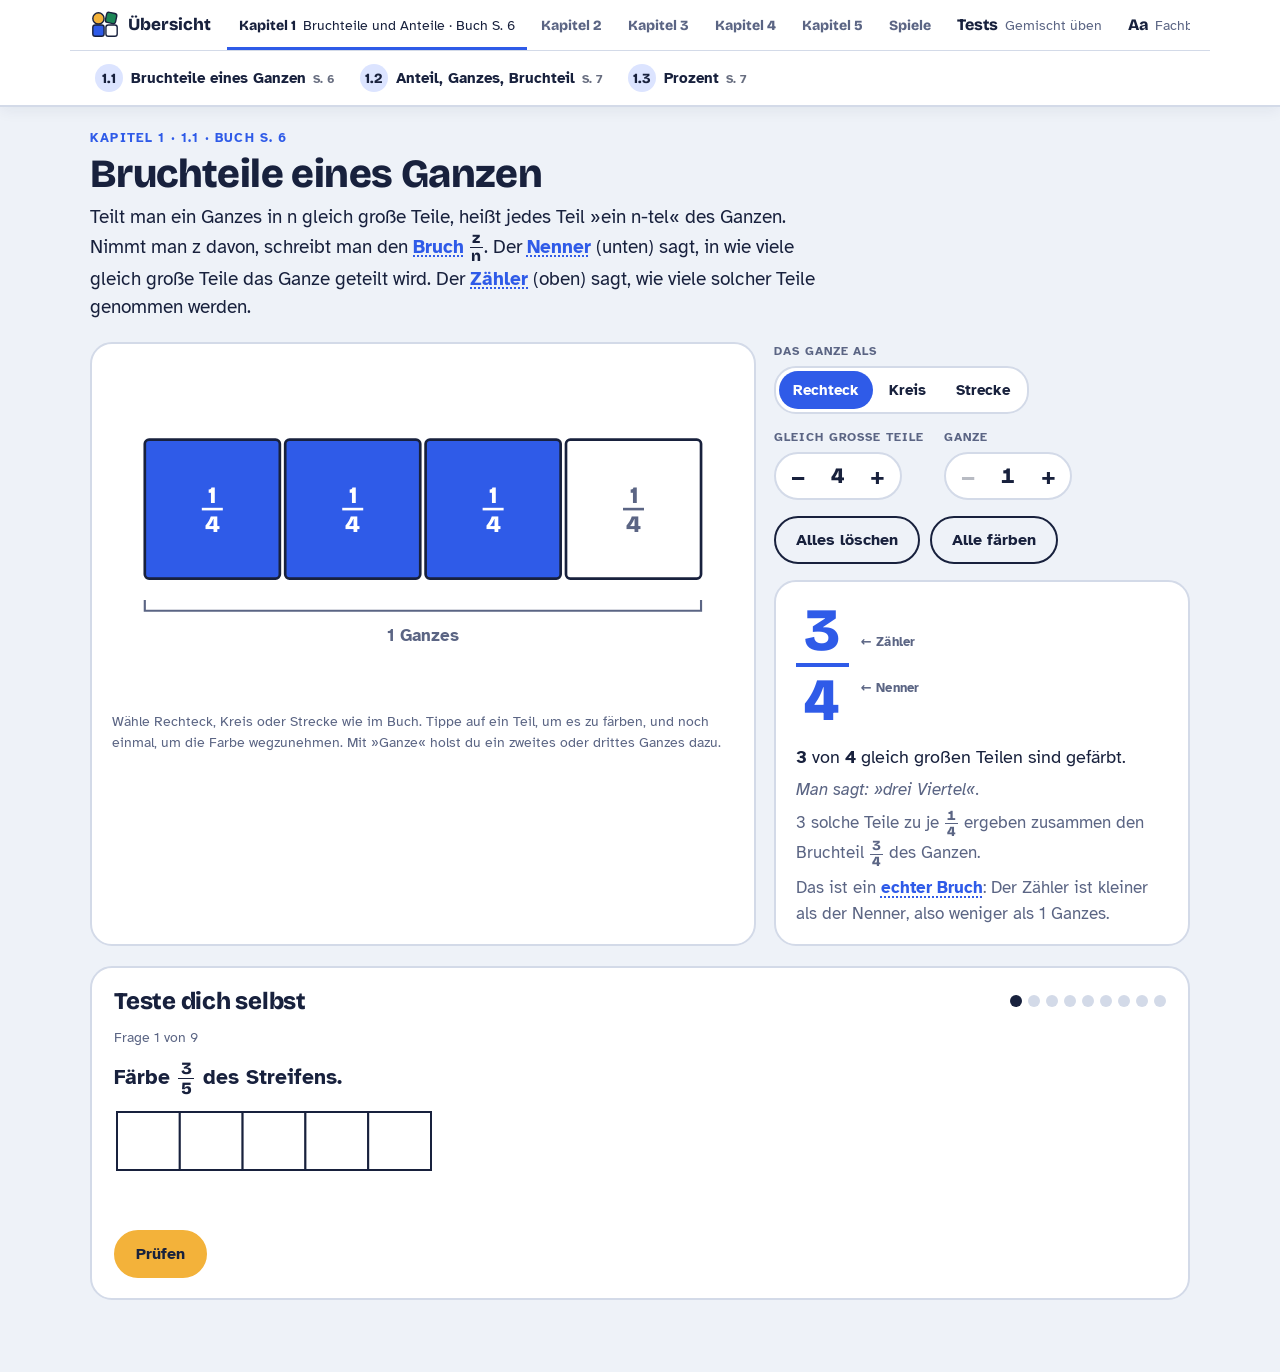
==== commit 4d48983f: "Bruch-Werkstatt: auf das Design-Kit umgestellt, Link zur Übersicht Nutzt kit/tokens.css und kit/kit." ====
--- a/brueche/index.html
+++ b/brueche/index.html
@@ -6,85 +6,22 @@
 <link rel="preconnect" href="https://fonts.googleapis.com">
 <link rel="preconnect" href="https://fonts.gstatic.com" crossorigin>
 <link rel="stylesheet" href="https://fonts.googleapis.com/css2?family=Atkinson+Hyperlegible:wght@400;700&family=Bricolage+Grotesque:opsz,wght@12..96,600;12..96,800&display=swap">
+<link rel="icon" href="../kit/logo.svg">
+<link rel="stylesheet" href="../kit/tokens.css">
+<link rel="stylesheet" href="../kit/kit.css">
 <style>
 /* Layout: a workbench. Module tabs on top, a large drawing stage beside a control panel, a "check yourself" card below. */
-:root{
-  --paper:#EEF2F8; --card:#FFFFFF; --ink:#18213D; --muted:#5B6584; --line:#D3DAE8;
-  --piece:#2F5BE8; --piece-soft:#DCE4FF; --on-piece:#FFFFFF;
-  --sun:#F3B23A; --sun-soft:#FCEBC7;
-  --good:#1D8657; --good-soft:#DDF3E8; --bad:#C23F37; --bad-soft:#FBE3E1;
-  --cookie:#E2A65E; --cookie-edge:#9C6328; --chip:#5A3618; --plate:#F5F7FB;
-  --display:"Bricolage Grotesque", "Trebuchet MS", system-ui, sans-serif;
-  --body:"Atkinson Hyperlegible", "Segoe UI", system-ui, sans-serif;
-}
-@media (prefers-color-scheme: dark){ :root:not([data-theme="light"]){
-  --paper:#0E1325; --card:#171F37; --ink:#E8ECF8; --muted:#9BA6C6; --line:#2C3758;
-  --piece:#7090FF; --piece-soft:#26335E; --on-piece:#0E1325;
-  --sun:#F6C25A; --sun-soft:#4A3A16;
-  --good:#4CC489; --good-soft:#163828; --bad:#FF7D73; --bad-soft:#40201E;
-  --cookie:#D39A54; --cookie-edge:#7E4E1D; --chip:#3A220E; --plate:#1F2944;
-  color-scheme:dark } }
-:root[data-theme="dark"]{
-  --paper:#0E1325; --card:#171F37; --ink:#E8ECF8; --muted:#9BA6C6; --line:#2C3758;
-  --piece:#7090FF; --piece-soft:#26335E; --on-piece:#0E1325;
-  --sun:#F6C25A; --sun-soft:#4A3A16;
-  --good:#4CC489; --good-soft:#163828; --bad:#FF7D73; --bad-soft:#40201E;
-  --cookie:#D39A54; --cookie-edge:#7E4E1D; --chip:#3A220E; --plate:#1F2944;
-  color-scheme:dark }
-
-*{box-sizing:border-box}
-[hidden]{display:none!important}
-body{background:var(--paper);color:var(--ink);font-family:var(--body);font-size:17px;line-height:1.5}
-.wrap{max-width:1140px;margin:0 auto;padding-inline:20px;padding-block:22px 72px;display:flex;flex-direction:column;gap:22px}
-button{font:inherit;color:inherit}
-:focus-visible{outline:3px solid var(--sun);outline-offset:2px}
-
-.top{display:flex;align-items:center;gap:14px}
-.top svg{flex:none}
-.top h1{font-family:var(--display);font-weight:800;font-size:30px;line-height:1.05;margin:0;letter-spacing:-.01em}
-.top p{margin:2px 0 0;color:var(--muted);font-size:15px}
-
-.tabs{display:grid;grid-template-columns:repeat(5,minmax(0,1fr));gap:10px}
-.tab{display:flex;align-items:center;gap:10px;text-align:left;padding:10px 12px;border:2px solid var(--line);border-radius:16px;background:var(--card);cursor:pointer;min-width:0}
-.tab:hover{border-color:var(--piece)}
-.tab-num{flex:none;width:32px;height:32px;border-radius:50%;display:grid;place-items:center;font-family:var(--display);font-weight:800;background:var(--piece-soft);color:var(--ink)}
-.tab-text{display:flex;flex-direction:column;min-width:0;line-height:1.2}
-.tab-name{font-weight:700;font-size:15px}
-.tab-score{font-size:13px;color:var(--muted)}
-.tab[aria-selected="true"]{background:var(--ink);border-color:var(--ink);color:var(--paper)}
-.tab[aria-selected="true"] .tab-num{background:var(--sun);color:#18213D}
-.tab[aria-selected="true"] .tab-score{color:inherit;opacity:.8}
-
-.module{display:flex;flex-direction:column;gap:20px}
-.mod-head{max-width:68ch}
-.eyebrow{margin:0;font-size:13px;font-weight:700;letter-spacing:.09em;text-transform:uppercase;color:var(--piece)}
-.mod-head h2{font-family:var(--display);font-weight:800;font-size:clamp(28px,4vw,40px);line-height:1.05;margin:4px 0 8px;text-wrap:balance;letter-spacing:-.015em}
-.lede{margin:0;font-size:19px}
-
-.lab{display:grid;grid-template-columns:1fr;gap:18px}
-@media (min-width:880px){.lab{grid-template-columns:minmax(0,1.6fr) minmax(0,1fr)}}
-.stage{background:var(--card);border:2px solid var(--line);border-radius:22px;padding:10px;min-width:0}
-.stage svg{display:block;width:100%;height:auto;touch-action:manipulation;user-select:none;-webkit-user-select:none}
-.hint{margin:4px 10px 6px;color:var(--muted);font-size:14px}
-.panel{display:flex;flex-direction:column;gap:16px;min-width:0}
-.controls{display:flex;flex-wrap:wrap;gap:14px 20px}
-.ctl{display:flex;flex-direction:column;align-items:flex-start;gap:6px}
-.ctl-label{font-size:12px;font-weight:700;letter-spacing:.08em;text-transform:uppercase;color:var(--muted)}
-.stepper{display:inline-flex;align-items:center;border:2px solid var(--line);border-radius:999px;background:var(--card)}
-.step{width:44px;height:44px;border:0;background:none;font-size:24px;font-weight:700;cursor:pointer;border-radius:999px;line-height:1}
-.step:hover:not(:disabled){background:var(--piece-soft)}
-.step:disabled{opacity:.3;cursor:default}
-.stepper output{min-width:2.4ch;text-align:center;font-family:var(--display);font-weight:800;font-size:22px;font-variant-numeric:tabular-nums}
-.seg{display:inline-flex;border:2px solid var(--line);border-radius:22px;background:var(--card);padding:3px;gap:2px;flex-wrap:wrap}
-.seg button{border:0;background:none;padding:8px 14px;border-radius:999px;cursor:pointer;font-weight:700;font-size:15px;font-variant-numeric:tabular-nums}
-.seg button[aria-checked="true"]{background:var(--piece);color:var(--on-piece)}
-.actions{display:flex;flex-wrap:wrap;gap:10px}
-.btn{border:2px solid var(--ink);background:var(--ink);color:var(--paper);font-weight:700;font-size:16px;padding:10px 20px;border-radius:999px;cursor:pointer}
-.btn:disabled{opacity:.4;cursor:default}
-.btn.ghost{background:transparent;color:var(--ink)}
-.btn.go{background:var(--sun);border-color:var(--sun);color:#18213D}
-
-.readout{background:var(--card);border:2px solid var(--line);border-radius:22px;padding:18px 20px;display:flex;flex-direction:column;align-items:flex-start;gap:14px;min-height:140px}
+/* Colours, fonts and the generic components come from ../kit/tokens.css and ../kit/kit.css.
+   Only the fraction-specific tokens live here. */
+:root{ --cookie:#E2A65E; --cookie-edge:#9C6328; --chip:#5A3618; }
+@media (prefers-color-scheme: dark){ :root:not([data-theme="light"]){ --cookie:#D39A54; --cookie-edge:#7E4E1D; --chip:#3A220E; } }
+:root[data-theme="dark"]{ --cookie:#D39A54; --cookie-edge:#7E4E1D; --chip:#3A220E; }
+
+
+
+
+
+
 .big-frac{flex:none;font-size:60px;font-family:var(--display);font-weight:800;line-height:1;display:flex;align-items:center;gap:12px;color:var(--piece)}
 .big-frac .of{font-size:26px;color:var(--ink)}
 .big-frac.q{color:var(--muted)}
@@ -99,10 +36,6 @@
 .steps li{margin-bottom:4px}
 @media (max-width:480px){.readout{flex-direction:column;align-items:flex-start}}
 
-.frac{display:inline-flex;flex-direction:column;align-items:center;vertical-align:middle;line-height:1;font-family:var(--display);font-weight:800;font-variant-numeric:tabular-nums}
-.frac>span:first-child{border-bottom:.075em solid currentColor;padding:0 .14em .05em}
-.frac>span:last-child{padding-top:.05em}
-.frac.sm{font-size:.82em;margin:0 .08em}
 .sgnd{display:inline-flex;align-items:center;gap:.06em;white-space:nowrap}
 .sgnd>span[aria-hidden]{font-family:var(--display);font-weight:800}
 .whole-n{font-family:var(--display);font-weight:800}
@@ -177,30 +110,7 @@
 .result{fill:var(--ink);font:800 22px var(--display)}
 
 /* Check yourself */
-.check{background:var(--card);border:2px solid var(--line);border-radius:22px;padding:20px 22px;display:flex;flex-direction:column;gap:12px}
-.check-head{display:flex;align-items:center;justify-content:space-between;gap:12px;flex-wrap:wrap}
-.check-head h3{margin:0;font-family:var(--display);font-weight:800;font-size:24px}
-.dots{display:flex;gap:6px}
-.dot{width:12px;height:12px;border-radius:50%;background:var(--line)}
-.dot.cur{background:var(--ink)}
-.dot.good{background:var(--good)}
-.dot.done{background:var(--sun)}
-.q-count{margin:0;color:var(--muted);font-size:14px}
-.prompt{margin:0;font-size:21px;font-weight:700;max-width:60ch}
-.q-visual:empty{display:none}
-.q-visual svg{max-width:100%;height:auto}
-.opts{display:grid;grid-template-columns:repeat(auto-fit,minmax(150px,1fr));gap:10px}
-.opt{border:2px solid var(--line);border-radius:16px;background:var(--paper);padding:12px;display:flex;flex-direction:column;align-items:center;justify-content:center;text-align:center;gap:8px;cursor:pointer;font-size:20px;font-weight:700;min-width:0}
-.opt svg{max-width:100%;height:auto}
-.opt:hover:not(:disabled){border-color:var(--piece)}
-.opt.right{border-color:var(--good);background:var(--good-soft)}
-.opt.wrong{border-color:var(--bad);background:var(--bad-soft);cursor:default}
-.opt:disabled{cursor:default}
 .opt .frac{font-size:30px}
-.feedback{margin:0;min-height:1.5em;font-size:17px;max-width:65ch}
-.feedback.good{color:var(--good)}
-.feedback.bad{color:var(--bad)}
-.feedback .extra{display:flex;flex-wrap:wrap;gap:10px;margin-top:8px}
 .pair{display:flex;gap:28px;align-items:flex-end;flex-wrap:wrap}
 .pair figure{margin:0;display:flex;flex-direction:column;align-items:center;gap:4px}
 .pair figcaption{font-weight:700;color:var(--muted)}
@@ -212,12 +122,7 @@
 .mlt{fill:var(--ink);font:800 16px var(--display)}
 .mdot{fill:var(--sun);stroke:var(--ink);stroke-width:2.5}
 .mctr{fill:var(--piece);stroke:var(--ink);stroke-width:1.5}
-.q-actions{display:flex;gap:10px;flex-wrap:wrap}
-.summary{margin:0;font-size:19px}
-
-@media (max-width:980px){.tabs{grid-template-columns:repeat(3,minmax(0,1fr))}}
-@media (max-width:600px){.tabs{grid-template-columns:repeat(2,minmax(0,1fr))}}
-@media (prefers-reduced-motion: reduce){*{transition:none!important}}
+
 /* Tests: gemischte Aufgaben */
 .dots{flex-wrap:wrap}
 .ans{display:flex;align-items:center;gap:12px;flex-wrap:wrap;font-family:var(--display);font-weight:800;font-size:26px}
@@ -373,31 +278,14 @@
 .bingo-lbl{position:absolute;right:6px;bottom:4px}
 .t-unlock{background:var(--sun-soft);border:2px solid var(--sun);border-radius:14px;padding:10px 14px;font-size:17px}
 @media (prefers-reduced-motion:reduce){.sn,.g-bar i,.g-sumbar i{transition:none}.shake{animation:none}}
+.m16-kgv{white-space:nowrap}
 </style>
 <style>
-.units{display:flex;flex-wrap:wrap;gap:8px}
-.unit{display:flex;flex-direction:column;align-items:flex-start;text-align:left;gap:0;padding:8px 16px;border:2px solid var(--line);border-radius:14px;background:var(--card);cursor:pointer;line-height:1.25}
-.unit b{font-family:var(--display);font-weight:800;font-size:15px}
-.unit span{font-size:13px;color:var(--muted)}
-.unit:hover{border-color:var(--piece)}
-.unit[aria-pressed="true"]{border-color:var(--piece);background:var(--piece);color:var(--on-piece)}
-.unit[aria-pressed="true"] span{color:inherit;opacity:.85}
-.tabs{grid-template-columns:repeat(auto-fit,minmax(190px,1fr))!important}
-.term{border:0;background:none;padding:0;font:inherit;font-weight:700;color:var(--piece);text-decoration:underline dotted;text-decoration-thickness:2px;text-underline-offset:3px;cursor:pointer}
-.term:hover{text-decoration-style:solid}
-.mixed{display:inline-flex;align-items:center;gap:.1em;vertical-align:middle;font-family:var(--display);font-weight:800;white-space:nowrap}
-.mixed .whole{font-size:1.3em;line-height:1}
 .opt .mixed .whole{font-size:40px}
 .flabels{display:flex;flex-direction:column;gap:30px;font:700 13px var(--body);color:var(--muted);letter-spacing:.02em}
 .spoken{font-style:italic;color:var(--muted)}
-.gloss{display:grid;grid-template-columns:repeat(auto-fill,minmax(270px,1fr));gap:14px}
-.gcard{background:var(--card);border:2px solid var(--line);border-radius:18px;padding:16px 18px;display:flex;flex-direction:column;gap:8px;transition:border-color .3s,box-shadow .3s;scroll-margin:24px}
 .gkap{grid-column:1/-1;margin:14px 0 0;font:800 15px var(--body);letter-spacing:.06em;text-transform:uppercase;color:var(--piece)}
 .gkap:first-child{margin-top:0}
-.gcard h3{margin:0;font-family:var(--display);font-weight:800;font-size:22px;line-height:1.15}
-.gcard h3 small{display:block;font:700 13px var(--body);color:var(--muted);margin-top:2px}
-.gcard p{margin:0}
-.gcard.flash{border-color:var(--sun);box-shadow:0 0 0 5px var(--sun-soft)}
 .gex{display:flex;align-items:center;gap:14px;flex-wrap:wrap;margin-top:4px}
 .gex svg{max-width:100%;height:auto}
 .gex .frac{font-size:34px;color:var(--piece)}
@@ -409,33 +297,10 @@
 .hl-den>span:last-child{color:var(--sun);}
 
 /* Navigation bar at the top: parts in the first row, modules of the chosen part in the second. */
-body{margin:0}
-html{scroll-padding-top:130px}
-.navbar{position:sticky;top:0;z-index:50;background:var(--card);border-bottom:2px solid var(--line);box-shadow:0 4px 14px rgba(24,33,61,.06)}
-.nav-row{max-width:1140px;margin:0 auto;padding-inline:20px;display:flex;align-items:center;gap:10px}
-.nav-row.sub{border-top:1px solid var(--line)}
-.nav-row.sub:has(#tabs[hidden]){display:none}
-.nav-logo{flex:none}
-.navbar .units{flex:1;min-width:0;display:flex;flex-wrap:nowrap;gap:2px;overflow-x:auto;scrollbar-width:none}
-.navbar .tabs{display:flex!important;flex-wrap:nowrap;min-width:0;gap:6px;overflow-x:auto;position:relative;scrollbar-width:none;padding-block:8px;width:100%}
-.navbar .units::-webkit-scrollbar,.navbar .tabs::-webkit-scrollbar{display:none}
-.navbar .unit{flex:none;flex-direction:row;align-items:baseline;gap:7px;padding:15px 12px 12px;border:0;border-bottom:3px solid transparent;border-radius:0;background:none;white-space:nowrap}
-.navbar .unit b{font-size:16px}
-.navbar .unit span{font-size:14px}
-.navbar .unit:hover{border-color:transparent;border-bottom-color:var(--line)}
-.navbar .unit[aria-pressed="true"]{background:none;color:var(--piece);border-bottom-color:var(--piece)}
-.navbar .unit[aria-pressed="true"] span{color:var(--ink);opacity:1}
-.navbar .unit.gl{margin-left:auto}
-.navbar .tab{flex:none;gap:8px;padding:5px 14px 5px 5px;border:0;border-radius:999px;background:none}
-.navbar .tab:hover{background:var(--piece-soft)}
-.navbar .tab[aria-selected="true"]{background:var(--ink);color:var(--paper)}
-.navbar .tab-num{width:28px;height:28px;font-size:14px}
-.navbar .tab-name{font-size:15px;white-space:nowrap}
-.navbar .tab.done .tab-num{background:var(--good-soft);color:var(--good)}
-.navbar .tab.done[aria-selected="true"] .tab-num{background:var(--sun);color:#18213D}
 .navbar .tab-page{font-size:12px;font-weight:600;opacity:.65;margin-left:2px}
 .navbar .unit .u-short{display:none}
 .navbar .unit[data-unit]:not([aria-pressed="true"])>span{display:none}
+.navbar .tabs{position:relative} /* keeps the hidden .tab-score inside the scrolling row */
 .tab-score{position:absolute;width:1px;height:1px;overflow:hidden;clip:rect(0 0 0 0);white-space:nowrap}
 @media (max-width:820px){.navbar .unit>span{display:none}.navbar .unit{padding-inline:10px}.navbar .unit .u-long{display:none}.navbar .unit .u-short{display:inline}}
 @media (max-width:480px){.navbar .unit{padding-inline:7px}.nav-row{padding-inline:12px;gap:6px}}
@@ -443,7 +308,7 @@
 
 <header class="navbar">
   <div class="nav-row">
-    <svg class="nav-logo" width="30" height="30" viewBox="0 0 48 48" aria-hidden="true"><circle cx="24" cy="24" r="21" fill="var(--card)" stroke="var(--ink)" stroke-width="3"/><path d="M24 24 L24 3 A21 21 0 1 1 3 24 Z" fill="var(--piece)" stroke="var(--ink)" stroke-width="3" stroke-linejoin="round"/></svg>
+    <a class="nav-home" href="../" title="Zur Übersicht"><img class="logo" src="../kit/logo.svg" width="30" height="30" alt=""><b>Übersicht</b></a>
     <nav class="units" id="units" aria-label="Teile"></nav>
   </div>
   <div class="nav-row sub">
@@ -796,10 +661,12 @@
             <div id="m6n-same"></div>
             <div id="m6n-pic"></div>
           </div>
-          <div class="controls">
-            <div id="m6n-k"></div>
+          <div class="controls" id="m6n-xy">
             <div id="m6n-x"></div>
             <div id="m6n-y"></div>
+          </div>
+          <div class="controls" id="m6n-kr">
+            <div id="m6n-k"></div>
           </div>
           <div class="ctl">
             <span class="ctl-label" id="m6n-pl">Dein Tipp</span>
@@ -1374,7 +1241,7 @@
   return new Promise(res => {
     if (RM.matches || ms <= 0) { fn(1); res(); return; }
     const t0 = performance.now();
-    const step = now => { const t = Math.min(1, (now - t0) / ms); fn(e(t)); if (t < 1) requestAnimationFrame(step); else res(); };
+    const step = now => { const t = clamp((now - t0) / ms, 0, 1); fn(e(t)); if (t < 1) requestAnimationFrame(step); else res(); };
     requestAnimationFrame(step);
   });
 }
@@ -1572,7 +1439,7 @@
   curUnit = u;
   $('#units').innerHTML = UNITS.map(x => `<button type="button" class="unit" data-unit="${x.id}" aria-pressed="${x === u}"><b><span class="u-long">${x.name}</span><span class="u-short" aria-hidden="true">${x.short}</span></b><span>${x.title}${x.page ? ` · Buch S. ${x.page}` : ''}</span></button>`).join('') +
     `<button type="button" class="unit" data-tab-go="tests" aria-pressed="${id === 'tests'}"><b>Tests</b><span>Gemischt üben</span></button>` +
-    `<button type="button" class="unit gl" data-tab-go="glossar" aria-pressed="${id === 'glossar'}"><b>Aa</b><span>Fachbegriffe</span></button>`;
+    `<button type="button" class="unit gl end" data-tab-go="glossar" aria-pressed="${id === 'glossar'}"><b>Aa</b><span>Fachbegriffe</span></button>`;
   $('#tabs').innerHTML = u ? u.mods.map(([id, name]) => `<button class="tab${isDone(id) ? ' done' : ''}" role="tab" data-tab="${id}" aria-selected="false" title="${scoreText(id)}"><span class="tab-num">${isDone(id) || GAMES.includes(id) && gameReady(id) ? '✓' : NUM[id]}</span><span class="tab-text"><span class="tab-name">${name}${PAGE[id] ? ` <span class="tab-page">S. ${PAGE[id]}</span>` : ''}</span><span class="tab-score" id="score-${id}">${scoreText(id)}</span></span></button>`).join('') : '';
   $('#tabs').hidden = !u;
 }
@@ -3070,6 +2937,9 @@
 
   function steppers() {
     const N = st.same === 'nenner';
+    // Zähler stehen oben, Nenner unten: wie im Bruch selbst
+    const xy = $('#m6n-xy'), kr = $('#m6n-kr');
+    if (N) xy.after(kr); else kr.after(xy);
     kS = makeStepper($('#m6n-k'), { label: N ? 'Gemeinsamer Nenner' : 'Gemeinsamer Zähler', values: N ? range(2, 12) : range(1, 6), value: st.k, onChange: v => { st.k = v; if (N) { st.x = Math.min(st.x, v); st.y = Math.min(st.y, v); } else { st.x = Math.max(st.x, Math.max(2, v)); st.y = Math.max(st.y, Math.max(2, v)); } steppers(); fresh(); } });
     const vals = N ? range(1, st.k) : range(Math.max(2, st.k), 12);
     xS = makeStepper($('#m6n-x'), { label: N ? 'Zähler links' : 'Nenner links', values: vals, value: st.x, onChange: v => { st.x = v; fresh(); } });
@@ -4193,7 +4063,8 @@
     out.innerHTML = `<p class="words">${a} = ${fa.join(' · ')} &nbsp;und&nbsp; ${b} = ${fb.join(' · ')}</p>
       `;
     $('#m16-tab').innerHTML = `<table class="m16-tab"><tr><th>Nenner</th>${cols.map(() => '<th></th>').join('')}<th>kgV</th><th>Erweitern mit</th></tr>${row(a, fa)}${row(b, fb)}<tr class="kgv"><td>kgV</td>${cols.map(([p]) => `<td>${p}</td>`).join('')}<td>${L}</td><td></td></tr></table>`;
-    out.innerHTML += `<p class="words">Das kgV nimmt jeden Primfaktor so oft, wie er höchstens vorkommt: kgV(${a}; ${b}) = ${cols.map(([p]) => p).join(' · ')} = <b>${L}</b>.</p>
+    out.innerHTML += `<p class="words">Das kgV nimmt jeden Primfaktor so oft, wie er höchstens vorkommt:</p>
+      <p class="words m16-kgv">kgV(${a}; ${b}) = ${cols.map(([p]) => p).join(' · ')} = <b>${L}</b></p>
       <p class="sum">Die Zahl zum Erweitern besteht genau aus den Faktoren, die dem Nenner noch fehlen.</p>`;
   }
   start();
--- a/kit/tokens.css
+++ b/kit/tokens.css
@@ -0,0 +1,83 @@
+/* Lern-Werkstatt design tokens.
+   Every colour, font, radius and shadow used by any app comes from here.
+   To restyle all apps, change the values below (or load a theme file after this one
+   that overrides them). Never hard-code a colour in an app: use these variables.
+   Docs: docs/DESIGN.md */
+
+:root{
+  /* ---- Surfaces and text ---- */
+  --paper:#EEF2F8;        /* page background */
+  --card:#FFFFFF;         /* cards, panels, stage */
+  --plate:#F5F7FB;        /* recessed areas inside a card */
+  --ink:#18213D;          /* main text, outlines in drawings */
+  --muted:#5B6584;        /* secondary text, captions */
+  --line:#D3DAE8;         /* borders, dividers, empty slots */
+
+  /* ---- Brand / interaction ---- */
+  --accent:#2F5BE8;       /* primary colour: selected states, links, filled pieces */
+  --accent-soft:#DCE4FF;  /* hover, light highlight */
+  --on-accent:#FFFFFF;    /* text on --accent */
+  --sun:#F3B23A;          /* call to action (.btn.go), focus ring, highlights */
+  --sun-soft:#FCEBC7;
+  --on-sun:#18213D;       /* text on --sun (same in both themes) */
+
+  /* ---- Feedback ---- */
+  --good:#1D8657; --good-soft:#DDF3E8;
+  --bad:#C23F37;  --bad-soft:#FBE3E1;
+
+  /* ---- Subject colours (landing page cards, app eyebrows). One per subject. ---- */
+  --subj-1:#2F5BE8; /* Mathe: Brüche */
+  --subj-2:#1D8657;
+  --subj-3:#C2569B;
+  --subj-4:#D9822B;
+
+  /* ---- Type ---- */
+  --display:"Bricolage Grotesque", "Trebuchet MS", system-ui, sans-serif; /* headings, numbers */
+  --body:"Atkinson Hyperlegible", "Segoe UI", system-ui, sans-serif;      /* everything else */
+  --fs-body:17px;
+  --fs-small:14px;
+  --fs-label:12px;        /* uppercase control labels */
+  --fs-lede:19px;
+  --fs-prompt:21px;
+  --fs-h2:clamp(28px,4vw,40px);
+  --fs-h3:24px;
+
+  /* ---- Shape ---- */
+  --bw:2px;               /* standard border width */
+  --r-sm:12px;            /* inputs, small chips */
+  --r-md:16px;            /* options, tabs, tiles */
+  --r-lg:22px;            /* cards, stage, panels */
+  --r-pill:999px;         /* buttons, steppers, segmented controls */
+  --shadow-bar:0 4px 14px rgba(24,33,61,.06);
+  --shadow-pop:0 20px 60px rgba(0,0,0,.3);
+
+  /* ---- Layout ---- */
+  --page-max:1140px;
+  --gutter:20px;
+  --gap:20px;
+
+  /* ---- Motion ---- */
+  --t-fast:.2s;
+  --t-med:.3s;
+
+  /* ---- Aliases kept for the Bruch-Werkstatt (fractions app) ---- */
+  --piece:var(--accent); --piece-soft:var(--accent-soft); --on-piece:var(--on-accent);
+}
+
+/* Dark theme: follows the system unless the page sets data-theme="light". */
+@media (prefers-color-scheme: dark){ :root:not([data-theme="light"]){
+  --paper:#0E1325; --card:#171F37; --plate:#1F2944; --ink:#E8ECF8; --muted:#9BA6C6; --line:#2C3758;
+  --accent:#7090FF; --accent-soft:#26335E; --on-accent:#0E1325;
+  --sun:#F6C25A; --sun-soft:#4A3A16;
+  --good:#4CC489; --good-soft:#163828; --bad:#FF7D73; --bad-soft:#40201E;
+  --subj-1:#7090FF; --subj-2:#4CC489; --subj-3:#E58AC4; --subj-4:#F0A660;
+  --shadow-bar:0 4px 14px rgba(0,0,0,.35);
+  color-scheme:dark } }
+:root[data-theme="dark"]{
+  --paper:#0E1325; --card:#171F37; --plate:#1F2944; --ink:#E8ECF8; --muted:#9BA6C6; --line:#2C3758;
+  --accent:#7090FF; --accent-soft:#26335E; --on-accent:#0E1325;
+  --sun:#F6C25A; --sun-soft:#4A3A16;
+  --good:#4CC489; --good-soft:#163828; --bad:#FF7D73; --bad-soft:#40201E;
+  --subj-1:#7090FF; --subj-2:#4CC489; --subj-3:#E58AC4; --subj-4:#F0A660;
+  --shadow-bar:0 4px 14px rgba(0,0,0,.35);
+  color-scheme:dark }
--- a/kit/kit.css
+++ b/kit/kit.css
@@ -0,0 +1,194 @@
+/* Lern-Werkstatt component styles. Load after tokens.css.
+   Uses only the variables from tokens.css, so every theme and dark mode work automatically.
+   A living gallery of everything here: kit/galerie.html. Docs: docs/DESIGN.md */
+
+/* ===================== Base ===================== */
+*{box-sizing:border-box}
+[hidden]{display:none!important}
+html{scroll-padding-top:130px;-webkit-text-size-adjust:100%}
+body{margin:0;background:var(--paper);color:var(--ink);font-family:var(--body);font-size:var(--fs-body);line-height:1.5}
+button,input,select,textarea{font:inherit;color:inherit}
+a{color:var(--accent);font-weight:700;text-underline-offset:3px}
+:focus-visible{outline:3px solid var(--sun);outline-offset:2px}
+h1,h2,h3{font-family:var(--display);font-weight:800;line-height:1.1;letter-spacing:-.01em;text-wrap:balance}
+.sr-only{position:absolute;width:1px;height:1px;overflow:hidden;clip:rect(0 0 0 0);white-space:nowrap}
+@media (prefers-reduced-motion: reduce){*{transition:none!important;animation:none!important}}
+
+/* Page column */
+.wrap{max-width:var(--page-max);margin:0 auto;padding-inline:var(--gutter);padding-block:22px 72px;display:flex;flex-direction:column;gap:22px}
+@media (max-width:480px){:root{--gutter:16px}}
+
+/* ===================== Navigation bar (sticky) =====================
+   Row 1: home link (logo, back to the overview), parts (.unit). Row 2: sections of the chosen part (.tab). */
+.navbar{position:sticky;top:0;z-index:50;background:var(--card);border-bottom:var(--bw) solid var(--line);box-shadow:var(--shadow-bar)}
+.nav-row{max-width:var(--page-max);margin:0 auto;padding-inline:var(--gutter);display:flex;align-items:center;gap:10px}
+.nav-row.sub{border-top:1px solid var(--line)}
+.nav-row.sub:has(.tabs[hidden]){display:none}
+.nav-home{flex:none;display:inline-flex;align-items:center;gap:8px;padding:8px 6px 8px 0;text-decoration:none;color:var(--ink)}
+.nav-home b{font-family:var(--display);font-weight:800;font-size:17px;white-space:nowrap}
+.nav-home .logo{flex:none}
+.units{flex:1;min-width:0;display:flex;flex-wrap:nowrap;gap:2px;overflow-x:auto;scrollbar-width:none}
+.units::-webkit-scrollbar,.tabs::-webkit-scrollbar{display:none}
+.unit{flex:none;display:flex;align-items:baseline;gap:7px;padding:15px 12px 12px;border:0;border-bottom:3px solid transparent;background:none;cursor:pointer;white-space:nowrap;line-height:1.25;text-decoration:none;color:var(--ink)}
+.unit b{font-family:var(--display);font-weight:800;font-size:16px}
+.unit span{font-size:14px;color:var(--muted)}
+.unit:hover{border-bottom-color:var(--line)}
+.unit[aria-pressed="true"],.unit[aria-current="page"]{color:var(--accent);border-bottom-color:var(--accent)}
+.unit[aria-pressed="true"] span,.unit[aria-current="page"] span{color:var(--ink)}
+.unit.end{margin-left:auto}
+.tabs{display:flex;flex-wrap:nowrap;min-width:0;gap:6px;overflow-x:auto;scrollbar-width:none;padding-block:8px;width:100%}
+.tab{flex:none;display:flex;align-items:center;gap:8px;padding:5px 14px 5px 5px;border:0;border-radius:var(--r-pill);background:none;cursor:pointer;text-align:left}
+.tab:hover{background:var(--accent-soft)}
+.tab-num{flex:none;width:28px;height:28px;border-radius:50%;display:grid;place-items:center;font:800 14px var(--display);background:var(--accent-soft);color:var(--ink)}
+.tab-name{font-weight:700;font-size:15px;white-space:nowrap}
+.tab[aria-selected="true"]{background:var(--ink);color:var(--paper)}
+.tab[aria-selected="true"] .tab-num{background:var(--sun);color:var(--on-sun)}
+.tab.done .tab-num{background:var(--good-soft);color:var(--good)}
+.tab.done[aria-selected="true"] .tab-num{background:var(--sun);color:var(--on-sun)}
+@media (max-width:820px){.unit span{display:none}.unit{padding-inline:10px}.nav-home b{display:none}}
+
+/* ===================== Section heading ===================== */
+.mod-head{max-width:68ch}
+.eyebrow{margin:0;font-size:13px;font-weight:700;letter-spacing:.09em;text-transform:uppercase;color:var(--accent)}
+.mod-head h2{font-size:var(--fs-h2);line-height:1.05;margin:4px 0 8px;letter-spacing:-.015em}
+.lede{margin:0;font-size:var(--fs-lede)}
+
+/* ===================== Card ===================== */
+.card{background:var(--card);border:var(--bw) solid var(--line);border-radius:var(--r-lg);padding:20px 22px;display:flex;flex-direction:column;gap:12px}
+.card h3{margin:0;font-size:var(--fs-h3)}
+.card p{margin:0}
+
+/* Tip / notice box (yellow) */
+.tip{background:var(--sun-soft);border:var(--bw) solid var(--sun);border-radius:var(--r-md);padding:12px 16px;display:flex;flex-direction:column;align-items:flex-start;gap:6px}
+.tip p{margin:0}
+.tip.good{background:var(--good-soft);border-color:var(--good)}
+
+/* ===================== Lab: drawing stage + control panel ===================== */
+.module{display:flex;flex-direction:column;gap:var(--gap)}
+.lab{display:grid;grid-template-columns:1fr;gap:18px}
+@media (min-width:880px){.lab{grid-template-columns:minmax(0,1.6fr) minmax(0,1fr)}}
+.stage{background:var(--card);border:var(--bw) solid var(--line);border-radius:var(--r-lg);padding:10px;min-width:0}
+.stage svg{display:block;width:100%;height:auto;touch-action:manipulation;user-select:none;-webkit-user-select:none}
+.hint{margin:4px 10px 6px;color:var(--muted);font-size:var(--fs-small)}
+.panel{display:flex;flex-direction:column;gap:16px;min-width:0}
+.readout{background:var(--card);border:var(--bw) solid var(--line);border-radius:var(--r-lg);padding:18px 20px;display:flex;flex-direction:column;align-items:flex-start;gap:14px;min-height:140px}
+.readout p{margin:0 0 6px}
+.readout p:last-child{margin-bottom:0}
+.big{font:800 60px/1 var(--display);color:var(--accent)}
+
+/* ===================== Controls ===================== */
+.controls{display:flex;flex-wrap:wrap;gap:14px 20px}
+.ctl{display:flex;flex-direction:column;align-items:flex-start;gap:6px}
+.ctl-label{font-size:var(--fs-label);font-weight:700;letter-spacing:.08em;text-transform:uppercase;color:var(--muted)}
+.stepper{display:inline-flex;align-items:center;border:var(--bw) solid var(--line);border-radius:var(--r-pill);background:var(--card)}
+.step{width:44px;height:44px;border:0;background:none;font-size:24px;font-weight:700;cursor:pointer;border-radius:var(--r-pill);line-height:1}
+.step:hover:not(:disabled){background:var(--accent-soft)}
+.step:disabled{opacity:.3;cursor:default}
+.stepper output{min-width:2.4ch;text-align:center;font:800 22px var(--display);font-variant-numeric:tabular-nums}
+.seg{display:inline-flex;border:var(--bw) solid var(--line);border-radius:var(--r-lg);background:var(--card);padding:3px;gap:2px;flex-wrap:wrap}
+.seg button{border:0;background:none;padding:8px 14px;border-radius:var(--r-pill);cursor:pointer;font-weight:700;font-size:15px;font-variant-numeric:tabular-nums}
+.seg button[aria-checked="true"]{background:var(--accent);color:var(--on-accent)}
+.toggle{display:inline-flex;align-items:center;gap:8px;font-size:15px;font-weight:700;color:var(--muted);cursor:pointer}
+.toggle input{width:20px;height:20px;accent-color:var(--accent)}
+.field{width:72px;text-align:center;padding:6px 4px;border:var(--bw) solid var(--line);border-radius:var(--r-sm);background:var(--paper);color:var(--ink);font:800 26px var(--display);font-variant-numeric:tabular-nums}
+.field:focus{outline:none;border-color:var(--accent);box-shadow:0 0 0 3px var(--accent-soft)}
+
+/* Chips: toggleable choices in a list (e.g. picking topics for a test) */
+.chips{display:flex;flex-wrap:wrap;gap:8px}
+.chip{display:inline-flex;align-items:center;gap:8px;border:var(--bw) solid var(--line);border-radius:var(--r-pill);background:var(--paper);padding:6px 14px;font-weight:700;font-size:15px;cursor:pointer;text-align:left}
+.chip:hover{border-color:var(--accent)}
+.chip[aria-pressed="true"]{border-color:var(--accent);background:var(--accent);color:var(--on-accent)}
+
+/* ===================== Buttons ===================== */
+.actions{display:flex;flex-wrap:wrap;gap:10px}
+.btn{display:inline-flex;align-items:center;justify-content:center;gap:8px;border:var(--bw) solid var(--ink);background:var(--ink);color:var(--paper);font-weight:700;font-size:16px;padding:10px 20px;border-radius:var(--r-pill);cursor:pointer;text-decoration:none}
+.btn:disabled{opacity:.4;cursor:default}
+.btn.ghost{background:transparent;color:var(--ink)}
+.btn.go{background:var(--sun);border-color:var(--sun);color:var(--on-sun)}
+.link{border:0;background:none;padding:0;color:var(--accent);font-weight:700;cursor:pointer;text-decoration:underline;text-underline-offset:3px}
+/* Glossary term link inside text */
+.term{border:0;background:none;padding:0;font:inherit;font-weight:700;color:var(--accent);text-decoration:underline dotted;text-decoration-thickness:2px;text-underline-offset:3px;cursor:pointer}
+.term:hover{text-decoration-style:solid}
+
+/* ===================== Check yourself (quiz card, see Kit.mountCheck) ===================== */
+.check{background:var(--card);border:var(--bw) solid var(--line);border-radius:var(--r-lg);padding:20px 22px;display:flex;flex-direction:column;gap:12px}
+.check-head{display:flex;align-items:center;justify-content:space-between;gap:12px;flex-wrap:wrap}
+.check-head h3{margin:0;font-size:var(--fs-h3)}
+.dots{display:flex;flex-wrap:wrap;gap:6px}
+.dot{width:12px;height:12px;border-radius:50%;background:var(--line)}
+.dot.cur{background:var(--ink)}
+.dot.good{background:var(--good)}
+.dot.done{background:var(--sun)}
+.q-count{margin:0;color:var(--muted);font-size:var(--fs-small)}
+.prompt{margin:0;font-size:var(--fs-prompt);font-weight:700;max-width:60ch}
+.q-visual:empty{display:none}
+.q-visual svg{max-width:100%;height:auto}
+.opts{display:grid;grid-template-columns:repeat(auto-fit,minmax(150px,1fr));gap:10px}
+.opt{border:var(--bw) solid var(--line);border-radius:var(--r-md);background:var(--paper);padding:12px;display:flex;flex-direction:column;align-items:center;justify-content:center;text-align:center;gap:8px;cursor:pointer;font-size:20px;font-weight:700;min-width:0}
+.opt svg{max-width:100%;height:auto}
+.opt:hover:not(:disabled){border-color:var(--accent)}
+.opt[aria-pressed="true"]{border-color:var(--accent);background:var(--accent-soft)}
+.opt.right{border-color:var(--good);background:var(--good-soft)}
+.opt.wrong{border-color:var(--bad);background:var(--bad-soft);cursor:default}
+.opt:disabled{cursor:default}
+.feedback{margin:0;min-height:1.5em;font-size:var(--fs-body);max-width:65ch}
+.feedback.good{color:var(--good)}
+.feedback.bad{color:var(--bad)}
+.feedback .extra{display:flex;flex-wrap:wrap;gap:10px;margin-top:8px}
+.q-actions{display:flex;gap:10px;flex-wrap:wrap}
+.summary{margin:0;font-size:var(--fs-lede)}
+
+/* ===================== Glossary cards ===================== */
+.gloss{display:grid;grid-template-columns:repeat(auto-fill,minmax(270px,1fr));gap:14px}
+.gcard{background:var(--card);border:var(--bw) solid var(--line);border-radius:18px;padding:16px 18px;display:flex;flex-direction:column;gap:8px;transition:border-color var(--t-med),box-shadow var(--t-med);scroll-margin:24px}
+.gcard h3{margin:0;font-size:22px;line-height:1.15}
+.gcard h3 small{display:block;font:700 13px var(--body);color:var(--muted);margin-top:2px}
+.gcard p{margin:0}
+.gcard.flash{border-color:var(--sun);box-shadow:0 0 0 5px var(--sun-soft)}
+
+/* ===================== Dialog ===================== */
+.dlg{border:0;border-radius:var(--r-lg);padding:0;background:var(--card);color:var(--ink);max-width:min(440px,calc(100vw - 32px));box-shadow:var(--shadow-pop)}
+.dlg::backdrop{background:rgba(14,19,37,.45)}
+.dlg-body{padding:20px 22px;display:flex;flex-direction:column;gap:12px}
+
+/* ===================== Maths typography ===================== */
+.frac{display:inline-flex;flex-direction:column;align-items:center;vertical-align:middle;line-height:1;font-family:var(--display);font-weight:800;font-variant-numeric:tabular-nums}
+.frac>span:first-child{border-bottom:.075em solid currentColor;padding:0 .14em .05em}
+.frac>span:last-child{padding-top:.05em}
+.frac.sm{font-size:.82em;margin:0 .08em}
+.mixed{display:inline-flex;align-items:center;gap:.1em;vertical-align:middle;font-family:var(--display);font-weight:800;white-space:nowrap}
+.mixed .whole{font-size:1.3em;line-height:1}
+
+/* ===================== SVG drawing primitives =====================
+   Shared look for drawings: outlined shapes in --ink, filled parts in --accent. */
+.shape{fill:var(--card);stroke:var(--ink);stroke-width:2.5}
+.shape.on{fill:var(--accent)}
+.shape.tap{cursor:pointer;transition:fill var(--t-fast)}
+.shape.tap:hover:not(.on){fill:var(--accent-soft)}
+.shape.tap:focus{outline:none}
+.shape.tap:focus-visible{stroke:var(--sun);stroke-width:5}
+.axis{stroke:var(--ink);stroke-width:3;stroke-linecap:round;fill:none}
+.tick{stroke:var(--ink);stroke-width:2}
+.guide{stroke:var(--line);stroke-width:1.5;stroke-dasharray:3 4}
+.bead{fill:var(--sun);stroke:var(--ink);stroke-width:3}
+.cap{fill:var(--muted);font:700 16px var(--body)}
+.lbl{fill:var(--ink);font:800 22px var(--display)}
+
+/* ===================== Landing page ===================== */
+.hero{display:flex;align-items:center;gap:18px;padding-block:18px 6px}
+.hero h1{margin:0;font-size:clamp(34px,6vw,54px);line-height:1}
+.hero p{margin:6px 0 0;font-size:var(--fs-lede);color:var(--muted);max-width:52ch}
+@media (max-width:480px){.hero{flex-direction:column;align-items:flex-start;gap:10px}.hero .logo{width:48px;height:48px}}
+.subject h2{margin:10px 0 12px;font-size:var(--fs-h3)}
+.apps{display:grid;grid-template-columns:repeat(auto-fill,minmax(280px,1fr));gap:16px}
+.app-card{--c:var(--accent);position:relative;display:flex;flex-direction:column;gap:10px;background:var(--card);border:var(--bw) solid var(--line);border-radius:var(--r-lg);padding:18px 20px 20px;color:var(--ink);text-decoration:none;font-weight:400;transition:border-color var(--t-fast),transform var(--t-fast)}
+a.app-card:hover{border-color:var(--c);transform:translateY(-2px)}
+.app-card .app-icon{width:64px;height:64px;border-radius:var(--r-md);background:var(--plate);display:grid;place-items:center}
+.app-card .eyebrow{color:var(--c)}
+.app-card h3{margin:0;font-size:26px}
+.app-card p{margin:0;color:var(--muted)}
+.app-card .go-row{margin-top:auto;padding-top:6px;font-weight:700;color:var(--c)}
+.app-card.soon{border-style:dashed;background:transparent}
+.app-card.soon .app-icon{background:transparent;border:var(--bw) dashed var(--line)}
+.foot{color:var(--muted);font-size:var(--fs-small);display:flex;flex-wrap:wrap;gap:6px 18px;border-top:1px solid var(--line);padding-top:16px}
+.foot a{color:inherit}
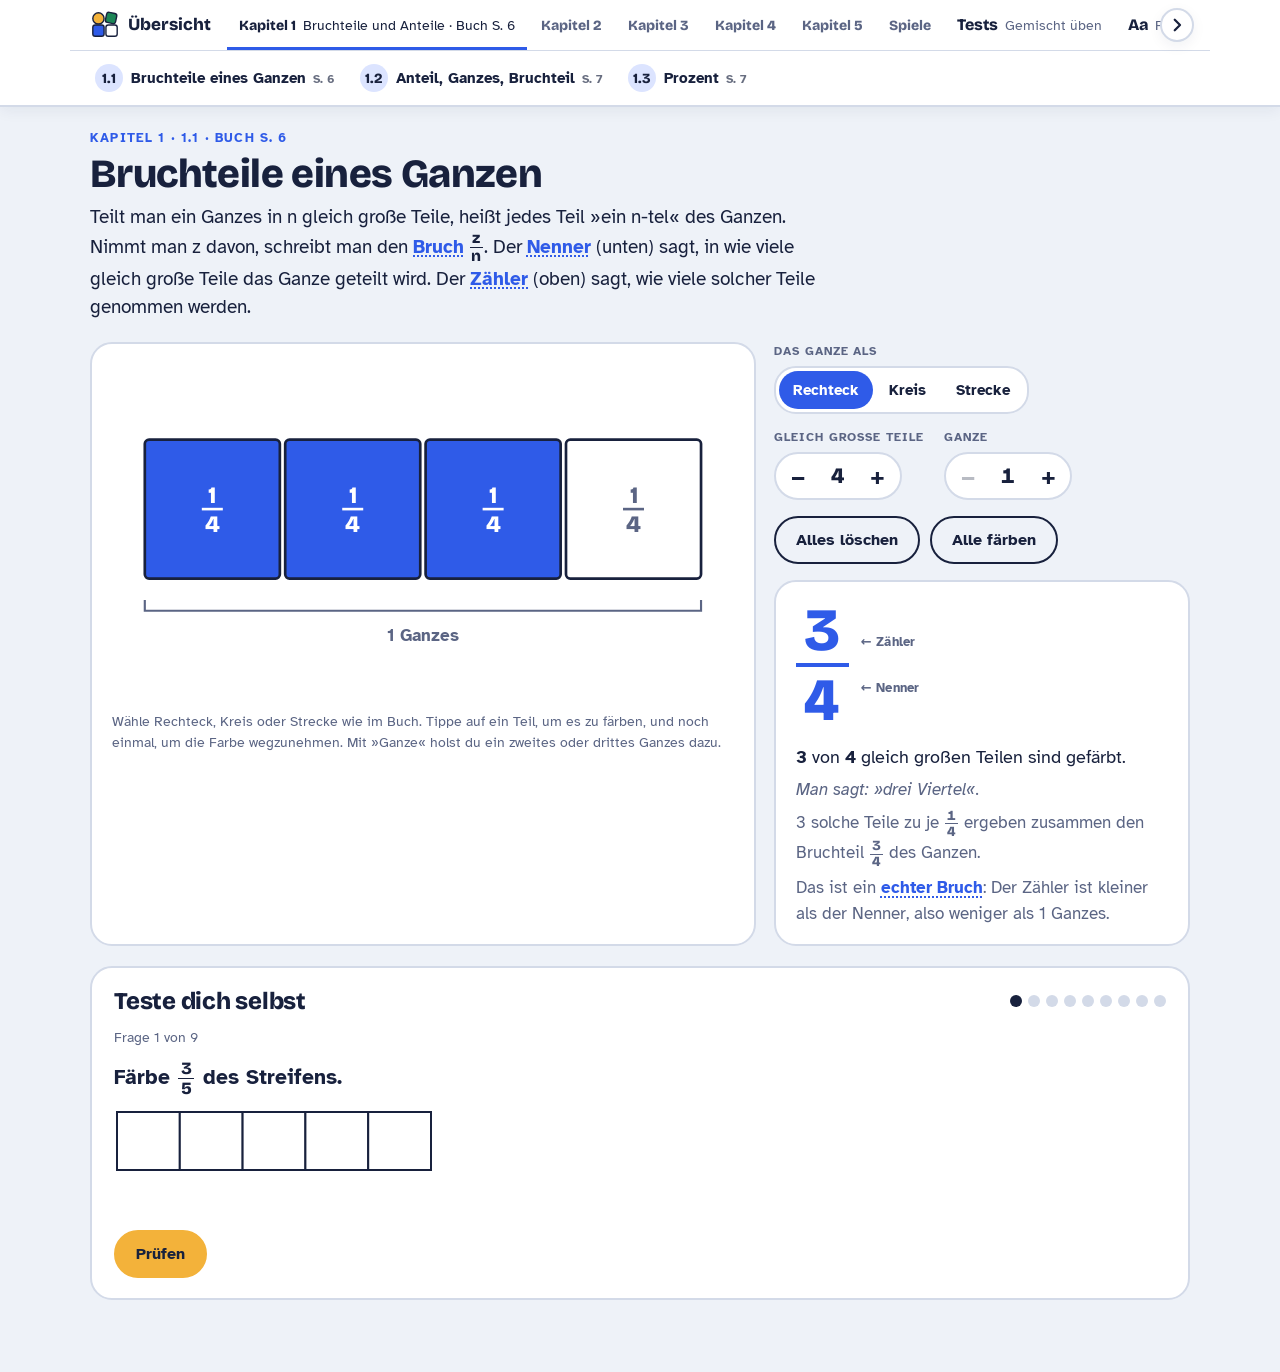
==== commit 197f337d: "Bruch-Werkstatt: neues Spiel Kürz-Eimer, vier Spiele entfernt; Pfeile für Navigationszeilen - Kürz-E" ====
--- a/brueche/index.html
+++ b/brueche/index.html
@@ -9,6 +9,7 @@
 <link rel="icon" href="../kit/logo.svg">
 <link rel="stylesheet" href="../kit/tokens.css">
 <link rel="stylesheet" href="../kit/kit.css">
+<script src="../kit/kit.js"></script>
 <style>
 /* Layout: a workbench. Module tabs on top, a large drawing stage beside a control panel, a "check yourself" card below. */
 /* Colours, fonts and the generic components come from ../kit/tokens.css and ../kit/kit.css.
@@ -105,7 +106,6 @@
 .gbox.take{fill:var(--sun-soft);stroke:var(--sun)}
 .gbox.copy{stroke:var(--sun);stroke-dasharray:5 4}
 .ogrp{fill:var(--sun-soft);stroke:none}
-.tray{fill:none;stroke:var(--line);stroke-width:2;stroke-dasharray:7 6}
 .rowcap{fill:var(--muted);font:700 13px var(--body);letter-spacing:.08em}
 .result{fill:var(--ink);font:800 22px var(--display)}
 
@@ -216,10 +216,8 @@
 .ms-bin:hover{border-color:var(--piece)}
 .ms-bin.hit{border-color:var(--good);background:var(--good-soft)}
 .g-lives{color:var(--bad);letter-spacing:2px}
-.g-cmp{display:grid;grid-template-columns:1fr 1fr;gap:12px}
 .g-side{font-size:30px;min-height:110px}
 .g-side .frac{font-size:40px}
-.g-eq{justify-content:center}
 .mem{display:grid;grid-template-columns:repeat(4,1fr);gap:10px}
 @media (max-width:560px){.mem{grid-template-columns:repeat(3,1fr)}}
 .mem-card{position:relative;aspect-ratio:1/1;min-height:84px;border:2px solid var(--line);border-radius:16px;background:var(--piece);color:var(--ink);cursor:pointer;padding:6px;display:grid;place-items:center;font:800 20px var(--display)}
@@ -231,14 +229,6 @@
 .mem-card.up .mem-face{display:flex}
 .mem-card.found{border-color:var(--good);background:var(--good-soft)}
 .g-word{font:700 16px var(--body)}
-.g-tray{display:flex;flex-direction:column;gap:6px}
-.g-stage{position:relative;height:280px;border-radius:16px;background:linear-gradient(var(--piece-soft),var(--paper));overflow:hidden}
-.g-bub{position:absolute;left:-90px;border:2px solid var(--piece);border-radius:50%;width:76px;height:76px;display:grid;place-items:center;background:var(--card);color:var(--ink);font-size:22px;cursor:pointer;animation:fly linear forwards}
-.g-stage.still .g-bub{animation:fade 3s linear forwards}
-.g-bub.hit{background:var(--good-soft);border-color:var(--good)}
-.g-bub.miss{background:var(--bad-soft);border-color:var(--bad)}
-@keyframes fly{from{left:-90px}to{left:100%}}
-@keyframes fade{0%{opacity:0}10%{opacity:1}85%{opacity:1}100%{opacity:0}}
 .race{display:flex;flex-direction:column;gap:14px}
 .lane{display:grid;grid-template-columns:52px 1fr 120px;align-items:center;gap:10px}
 .lane-name{font-weight:700;color:var(--muted)}
@@ -249,17 +239,7 @@
 .sn-swirl{fill:none;stroke:var(--ink);stroke-width:2;stroke-linecap:round}
 .lane .g-side{min-height:64px;font-size:22px}.lane .g-side .frac{font-size:28px}
 @media (max-width:560px){.lane{grid-template-columns:1fr 96px}.lane-name{display:none}}
-.train{display:flex;flex-wrap:wrap;align-items:center;gap:6px;min-height:72px;padding:6px;border-bottom:4px solid var(--ink)}
-.wl{position:relative;padding-top:14px}
-.wl-rope{position:absolute;left:0;right:0;top:10px;height:24px;border-top:3px solid #9C6328;border-radius:50% 50% 0 0/24px 24px 0 0;transform:scaleY(-1)}
-.wl-cards{border-bottom:none;min-height:96px;align-items:flex-start;gap:12px;padding:16px 8px 6px}
-.wl-cards .wagon{position:relative;margin-top:6px;transform:rotate(-2deg);box-shadow:0 3px 6px rgba(0,0,0,.12)}
-.wl-cards .wagon:nth-child(even){transform:rotate(2deg)}
-.wl-cards .wagon::before{content:"";position:absolute;top:-14px;left:50%;width:8px;height:22px;margin-left:-4px;border-radius:3px;background:#C98A4B;border:1.5px solid #7A4A1C}
 .loco{font-size:44px;transform:scaleX(-1)}
-.yard{display:flex;flex-wrap:wrap;gap:10px}
-.wagon{min-width:84px;min-height:72px;border-radius:10px}
-.wagon.on{border-color:var(--piece);background:var(--piece-soft)}
 .shake{animation:shake .35s}
 @keyframes shake{25%{transform:translateX(-6px)}75%{transform:translateX(6px)}}
 .g-cards{display:grid;grid-template-columns:repeat(3,1fr);gap:10px}
@@ -279,6 +259,34 @@
 .t-unlock{background:var(--sun-soft);border:2px solid var(--sun);border-radius:14px;padding:10px 14px;font-size:17px}
 @media (prefers-reduced-motion:reduce){.sn,.g-bar i,.g-sumbar i{transition:none}.shake{animation:none}}
 .m16-kgv{white-space:nowrap}
+.kb-grid{display:grid;grid-template-columns:repeat(4,1fr);gap:10px}
+.kb-card{min-height:96px;gap:4px;touch-action:manipulation}
+.kb-card .frac{font-size:30px}
+.kb-f{position:relative;display:inline-flex}
+.kb-card.out .kb-f::after{content:"";position:absolute;left:-14px;right:-14px;top:50%;height:5px;margin-top:-2px;border-radius:3px;background:var(--bad);transform:rotate(-28deg);animation:kbstrike .2s ease-out}
+.kb-card.out{border-color:var(--good);background:var(--good-soft)}
+.kb-card.kept:not(.out){opacity:.5}
+.kb-card.nope{border-color:var(--bad);background:var(--bad-soft);animation:shake .4s}
+.kb-card.hint{border-color:var(--sun);animation:kbpulse .5s 3}
+.kb-to{height:52px;font-size:17px;font-weight:700;color:var(--good);display:inline-flex;align-items:center;gap:4px}
+.kb-to .frac{font-size:18px}
+.kb-row{display:flex;justify-content:space-between;align-items:center;gap:10px;flex-wrap:wrap;font-weight:700;color:var(--muted)}
+@keyframes kbstrike{from{transform:rotate(-28deg) scaleX(0)}}
+@keyframes kbpulse{50%{transform:scale(1.06)}}
+.ke-stage{display:grid;place-items:center;min-height:150px;border-radius:16px;background:var(--plate)}
+.ke-card{min-width:110px;min-height:120px;display:grid;place-items:center;padding:10px 18px;border:var(--bw) solid var(--line);border-radius:var(--r-md);background:var(--card);transition:transform .25s ease-in,opacity .25s ease-in}
+.ke-card .frac{font-size:46px}
+.ke-card.gone{transform:translateY(60px) scale(.4);opacity:0}
+.ke-card.nope{border-color:var(--bad);background:var(--bad-soft);animation:shake .4s}
+.ke-buckets{display:grid;grid-template-columns:repeat(4,1fr);gap:10px}
+.ke-bucket{position:relative;gap:2px;padding:14px 4px 10px;border-radius:8px 8px 26px 26px;border-top-width:6px;touch-action:manipulation}
+.ke-p{font:800 40px/1 var(--display);color:var(--piece)}
+.ke-n{position:absolute;top:6px;right:8px;min-width:24px;height:24px;border-radius:12px;background:var(--piece-soft);font-size:14px;display:grid;place-items:center}
+.ke-last{height:40px;display:inline-flex;align-items:center;gap:3px;font-size:14px;color:var(--good)}
+.ke-last .frac{font-size:15px}
+.ke-bucket.hit{animation:kbpulse .3s}
+@media (max-width:480px){.ke-buckets{gap:6px}.ke-p{font-size:32px}.ke-n{top:4px;right:4px;min-width:20px;height:20px;font-size:12px}.ke-stage{min-height:130px}.ke-card .frac{font-size:40px}}
+@media (max-width:480px){.kb-grid{gap:6px}.kb-card{min-height:0;padding:8px 4px;gap:2px}.kb-card .frac{font-size:24px}.kb-to{height:44px;font-size:14px;gap:2px}.kb-to .frac{font-size:15px}.kb-card.out .kb-f::after{left:-8px;right:-8px;height:4px}}
 </style>
 <style>
 .opt .mixed .whole{font-size:40px}
@@ -1151,33 +1159,6 @@
       <div class="game" id="g2-game"></div>
     </section>
 
-    <section class="module" id="g3" role="tabpanel" hidden>
-      <div class="mod-head">
-        <p class="eyebrow"></p>
-        <h2>Größer oder kleiner?</h2>
-        <p class="lede">Wie viele Brüche kannst du in einer Minute vergleichen?</p>
-      </div>
-      <div class="game" id="g3-game"></div>
-    </section>
-
-    <section class="module" id="g4" role="tabpanel" hidden>
-      <div class="mod-head">
-        <p class="eyebrow"></p>
-        <h2>Bruch-Bäckerei</h2>
-        <p class="lede">Kunden bestellen in Brüchen. Pack genau das Richtige ein.</p>
-      </div>
-      <div class="game" id="g4-game"></div>
-    </section>
-
-    <section class="module" id="g5" role="tabpanel" hidden>
-      <div class="mod-head">
-        <p class="eyebrow"></p>
-        <h2>Bruch-Zauberer</h2>
-        <p class="lede">Der Zauber wirkt nur auf gleich große Brüche. Tippe die richtigen an.</p>
-      </div>
-      <div class="game" id="g5-game"></div>
-    </section>
-
     <section class="module" id="g6" role="tabpanel" hidden>
       <div class="mod-head">
         <p class="eyebrow"></p>
@@ -1187,15 +1168,6 @@
       <div class="game" id="g6-game"></div>
     </section>
 
-    <section class="module" id="g7" role="tabpanel" hidden>
-      <div class="mod-head">
-        <p class="eyebrow"></p>
-        <h2>Bruch-Wäscheleine</h2>
-        <p class="lede">Häng die Bruch-Karten der Größe nach an die Wäscheleine, wie im Buch.</p>
-      </div>
-      <div class="game" id="g7-game"></div>
-    </section>
-
     <section class="module" id="g9" role="tabpanel" hidden>
       <div class="mod-head">
         <p class="eyebrow"></p>
@@ -1212,6 +1184,24 @@
         <p class="lede">ℕ, ℤ oder ℚ? Sortiere die fallenden Zahlen, bevor sie unten ankommen.</p>
       </div>
       <div class="game" id="g10-game"></div>
+    </section>
+
+    <section class="module" id="g11" role="tabpanel" hidden>
+      <div class="mod-head">
+        <p class="eyebrow"></p>
+        <h2>Kürz-Blitz</h2>
+        <p class="lede">Welche Brüche lassen sich noch kürzen? Streiche sie schnell durch, bevor die Zeit abläuft.</p>
+      </div>
+      <div class="game" id="g11-game"></div>
+    </section>
+
+    <section class="module" id="g12" role="tabpanel" hidden>
+      <div class="mod-head">
+        <p class="eyebrow"></p>
+        <h2>Kürz-Eimer</h2>
+        <p class="lede">Mit welcher Zahl lässt sich der Bruch kürzen? Wirf ihn in den richtigen Eimer, so schnell du kannst.</p>
+      </div>
+      <div class="game" id="g12-game"></div>
     </section>
 
     <section class="module" id="glossar" role="tabpanel" hidden>
@@ -1414,15 +1404,15 @@
   { id: 'k3', name: 'Kapitel 3', short: 'K3', title: 'Quotienten und Zahlengerade', page: 14, mods: [['m3', 'Brüche als Quotienten', '3.1', 14], ['m2', 'Bruchzahlen an der Zahlengeraden', '3.2', 15], ['m7', 'Echte und unechte Brüche', '3.3', 14], ['m14', 'Längeneinheit wählen', '3.4', 15]] },
   { id: 'k4', name: 'Kapitel 4', short: 'K4', title: 'Vergleichen', page: 19, mods: [['m6', 'Gleicher Nenner, gleicher Zähler', '4.1', 19], ['m15', 'Gleichnamig machen, kgV', '4.2', 19], ['m16', 'kgV mit Primfaktoren', '4.3', 20], ['m17', 'Dritte Zahl, Weg wählen', '4.4', 20]] },
   { id: 'k5', name: 'Kapitel 5', short: 'K5', title: 'Rationale Zahlen', page: 23, mods: [['m18', 'Gegenzahl und Betrag', '5.1', 23], ['m19', 'Rationale Zahlen, Mengen', '5.2', 24]] },
-  { id: 'sp', name: 'Spiele', short: 'Spiele', title: 'Zum Üben', games: true, mods: [['g1', 'Zahlengerade-Zielwurf'], ['g2', 'Bruch-Memory'], ['g3', 'Größer oder kleiner?'], ['g4', 'Bruch-Bäckerei'], ['g5', 'Bruch-Zauberer'], ['g6', 'Bruch-Rennen'], ['g7', 'Bruch-Wäscheleine'], ['g9', 'Bruch-Bingo'], ['g10', 'Mengen-Sortierer']] }
+  { id: 'sp', name: 'Spiele', short: 'Spiele', title: 'Zum Üben', games: true, mods: [['g1', 'Zahlengerade-Zielwurf'], ['g2', 'Bruch-Memory'], ['g6', 'Bruch-Rennen'], ['g9', 'Bruch-Bingo'], ['g10', 'Mengen-Sortierer'], ['g11', 'Kürz-Blitz'], ['g12', 'Kürz-Eimer']] }
 ];
 // number and book page of each module, e.g. m4 → '1.2', S. 7; games are counted 1, 2, 3 …
 const NUM = Object.fromEntries(UNITS.flatMap(u => u.mods.map((m, i) => [m[0], m[2] || String(i + 1)])));
 const PAGE = Object.fromEntries(UNITS.flatMap(u => u.mods.filter(m => m[3]).map(m => [m[0], m[3]])));
 // a game counts as 'ready' after a test of 10+ questions that covers these modules, with at least 90 % right; until then it shows a hint
-const GAME_MODS = { g1: ['m2', 'm7', 'm18'], g2: ['m1', 'm8'], g3: ['m6', 'm15', 'm17', 'm18'], g4: ['m1', 'm4'], g5: ['m5', 'm13'], g6: ['m6', 'm15'], g7: ['m17', 'm18'], g9: ['m1', 'm2', 'm3', 'm4'], g10: ['m19'] };
+const GAME_MODS = { g1: ['m2', 'm7', 'm18'], g2: ['m1', 'm8'], g6: ['m6', 'm15'], g9: ['m1', 'm2', 'm3', 'm4'], g10: ['m19'], g11: ['m5', 'm13'], g12: ['m5', 'm13'] };
 // progress from modules and games that no longer exist
-try { ['m9', 'm10', 'm11', 'm12', 'best-g8'].forEach(k => localStorage.removeItem('bw-' + k)); localStorage.setItem('bw-unlock', JSON.stringify(JSON.parse(localStorage.getItem('bw-unlock') || '[]').filter(g => g !== 'g8'))); } catch (e) {}
+try { ['m9', 'm10', 'm11', 'm12', 'best-g3', 'best-g4', 'best-g5', 'best-g7', 'best-g8'].forEach(k => localStorage.removeItem('bw-' + k)); localStorage.setItem('bw-unlock', JSON.stringify(JSON.parse(localStorage.getItem('bw-unlock') || '[]').filter(g => !['g3', 'g4', 'g5', 'g7', 'g8'].includes(g)))); } catch (e) {}
 const GAMES = Object.keys(GAME_MODS);
 function unlockedGames() { try { return JSON.parse(localStorage.getItem('bw-unlock') || '[]'); } catch (e) { return []; } }
 function markReady(ids) { try { localStorage.setItem('bw-unlock', JSON.stringify([...new Set([...unlockedGames(), ...ids])])); } catch (e) {} }
@@ -1492,6 +1482,11 @@
   qCount[key] = items.length;
   { const el = $('#score-' + key); if (el) el.textContent = scoreText(key); }
   let i = 0, first = [], tried = false, solved = false;
+  // Keep the quiz in view: a new question starts just below the sticky navbar, and after an answer the feedback and the button stay on screen.
+  const navBottom = () => { const n = document.querySelector('.navbar'); return (n ? Math.max(0, n.getBoundingClientRect().bottom) : 0) + 12; };
+  const nudge = dy => { if (Math.abs(dy) > 1) window.scrollBy({ top: dy, behavior: RM.matches ? 'auto' : 'smooth' }); };
+  function showTop() { const r = host.getBoundingClientRect(); if (r.top < navBottom() || r.bottom > innerHeight) nudge(r.top - navBottom()); }
+  function showEnd(fb) { const low = host.querySelector('.q-actions').getBoundingClientRect().bottom + 16; if (low > innerHeight) nudge(Math.min(low - innerHeight, fb.getBoundingClientRect().top - navBottom())); }
   function render() {
     const it = items[i]; tried = false; solved = false;
     host.innerHTML = `<div class="check-head"><h3>${opt.title || 'Teste dich selbst'}</h3><div class="dots" aria-hidden="true">${items.map((_, k) => `<span class="dot ${k < i ? (first[k] ? 'good' : 'done') : k === i ? 'cur' : ''}"></span>`).join('')}</div></div>
@@ -1506,12 +1501,17 @@
       if (!tried) { first[i] = ok; tried = true; }
       fb.className = 'feedback ' + (ok ? 'good' : 'bad');
       fb.innerHTML = (ok ? '<b>Richtig!</b> ' : '<b>Noch nicht ganz.</b> ') + msg + (ok && it.after ? `<span class="extra">${it.after}</span>` : '');
+      requestAnimationFrame(() => { host.style.minHeight = ''; showEnd(fb); });
       if (ok && !solved) {
         solved = true;
         const nb = document.createElement('button');
         nb.type = 'button'; nb.className = 'btn';
         nb.textContent = i < items.length - 1 ? 'Nächste Frage' : 'Ergebnis ansehen';
-        nb.addEventListener('click', () => { i++; i < items.length ? render() : summary(); });
+        nb.addEventListener('click', () => {
+          // hold the old height until the answer, so a shorter question doesn't make the page jump
+          i++; host.style.minHeight = i < items.length ? host.offsetHeight + 'px' : '';
+          i < items.length ? render() : summary(); showTop();
+        });
         act.innerHTML = ''; act.appendChild(nb); nb.focus({ preventScroll: true });
       }
     };
@@ -1539,7 +1539,7 @@
     host.innerHTML = `<div class="check-head"><h3>Teste dich selbst</h3><div class="dots" aria-hidden="true">${items.map((_, k) => `<span class="dot ${first[k] ? 'good' : 'done'}"></span>`).join('')}</div></div>
       <p class="summary">Du hattest <b>${right} von ${items.length}</b> Fragen beim ersten Versuch richtig.${right === items.length ? ' Super gemacht!' : ' Jede falsche Antwort hat dir etwas gezeigt. Das zählt auch.'}</p>
       <div class="q-actions"><button type="button" class="btn ghost" data-again>Noch einmal üben</button>${next ? `<button type="button" class="btn go" data-next>Weiter: ${NAMES[next]}</button>` : ''}</div>`;
-    host.querySelector('[data-again]').addEventListener('click', () => { i = 0; first = []; render(); });
+    host.querySelector('[data-again]').addEventListener('click', () => { i = 0; first = []; render(); showTop(); });
     const nx = host.querySelector('[data-next]');
     if (nx) nx.addEventListener('click', () => { show(next); window.scrollTo({ top: 0, behavior: RM.matches ? 'auto' : 'smooth' }); });
   }
@@ -5456,162 +5456,6 @@
     startCard(host, `<p>12 Karten liegen verdeckt. Je zwei Karten zeigen denselben Wert, aber verschieden geschrieben: als Bild, Bruch, Prozent oder in Worten. Decke immer zwei Karten auf und finde alle Paare mit möglichst wenigen Zügen.</p>${best('g2') != null ? `<p>Dein Rekord: <b>${best('g2')}</b> Züge.</p>` : ''}`, play);
   }
 
-  /* ---- Größer oder kleiner? ---- */
-  function schnell(host) {
-    const TIME = 60;
-    let score = 0, streak = 0, end = 0, timer = null, cur;
-    // second half: also pairs with negative numbers
-    const pair = () => {
-      const late = performance.now() > end - TIME * 500;
-      for (;;) {
-        const d1 = ri(2, 12), d2 = ri(2, 12);
-        let a = ri(1, d1 - 1), c = ri(1, d2 - 1);
-        if (late && Math.random() < .4) { if (Math.random() < .5) a = -a; if (Math.random() < .5) c = -c; }
-        if (a === c && d1 === d2) continue;
-        if (a * d2 === c * d1 && Math.random() < .7) continue;
-        return [a, d1, c, d2];
-      }
-    };
-    function next() {
-      cur = pair();
-      const [a, b, c, d] = cur;
-      host.querySelector('.g-cmp').innerHTML = `<button type="button" class="opt g-side" data-s="1">${sfr(a, b)}</button><button type="button" class="opt g-side" data-s="-1">${sfr(c, d)}</button>`;
-    }
-    function answer(s) {
-      if (!cur || performance.now() > end) return;
-      const [a, b, c, d] = cur, t = Math.sign(a * d - c * b), fb = host.querySelector('.g-fb');
-      const rel = t > 0 ? '&gt;' : t < 0 ? '&lt;' : '=';
-      const A = sfr(a, b, 'sm'), C = sfr(c, d, 'sm');
-      if (s === t) { score++; streak++; fb.innerHTML = `<b>Richtig!</b> ${A} ${rel} ${C}${streak >= 3 ? ` · ${streak} in Folge` : ''}`; fb.className = 'g-fb good'; }
-      else { streak = 0; fb.innerHTML = `<b>Falsch.</b> ${A} ${rel} ${C}`; fb.className = 'g-fb bad'; }
-      host.querySelector('.g-score').textContent = `${score} richtig`;
-      next();
-    }
-    function tick() {
-      const left = Math.max(0, Math.ceil((end - performance.now()) / 1000)), el = host.querySelector('.g-time');
-      if (!el || !document.body.contains(el)) { clearInterval(timer); return; }
-      el.textContent = `${left} s`; host.querySelector('.g-bar i').style.width = `${left / TIME * 100}%`;
-      if (left === 0) {
-        clearInterval(timer);
-        const b = best('g3'); if (b == null || score > b) best('g3', score);
-        endCard(host, `<h3>${score} richtig in ${TIME} Sekunden</h3><p>${b == null || score > b ? 'Neuer Rekord!' : `Dein Rekord: ${b}.`}</p>`, play);
-      }
-    }
-    host.onclick = e => { const b = e.target.closest('[data-s]'); if (b) answer(Number(b.dataset.s)); };
-    function play() {
-      score = 0; streak = 0; end = performance.now() + TIME * 1000;
-      host.innerHTML = `<div class="g-head"><span class="g-score">0 richtig</span><span class="g-time">${TIME} s</span></div><div class="g-bar"><i></i></div>
-        <p class="g-ask">Tippe auf den größeren Bruch.</p><div class="g-cmp"></div><div class="q-actions g-eq"><button type="button" class="btn ghost" data-s="0">Beide gleich groß</button></div><p class="g-fb" aria-live="polite"></p>`;
-      next(); clearInterval(timer); timer = setInterval(tick, 250);
-    }
-    startCard(host, `<p>Zwei Brüche erscheinen. Tippe so schnell du kannst auf den größeren. Sind beide gleich groß, tippe auf »Beide gleich groß«. Du hast ${TIME} Sekunden.</p><p>Tipps: Gleicher Nenner? Gleicher Zähler? Liegt einer unter ${F(1, 2)} oder 1 und einer darüber? Sonst hilft der Hauptnenner. In der zweiten Hälfte kommen auch negative Zahlen.</p>${best('g3') != null ? `<p>Dein Rekord: <b>${best('g3')}</b> richtig.</p>` : ''}`, play);
-  }
-
-  /* ---- Bruch-Bäckerei ---- */
-  function baeckerei(host) {
-    const CUST = 8;
-    let k = 0, coins = 0;
-    const orders = [
-      () => { const b = ri(2, 4), a = ri(1, b - 1), m = pick([1, 2]), d = b * m;
-        return { text: `möchte ${F(a, b)} von einer Pizza. Die Pizza ist in ${d} Stücke geschnitten.`, mount: h => tapPie(h, d), want: a * m,
-          bad: c => `Du hast ${F(c, d)} gegeben.${m > 1 ? ` Jedes ${nw(b)} sind ${m} Stücke.` : ''}` }; },
-      () => { const d = ri(2, 4), m = ri(2, 4), N = d * m, n = ri(1, d - 1);
-        return { text: `möchte ${F(n, d)} von ${N} Muffins.`, mount: h => tapDots(h, N), want: n * m,
-          bad: c => `Du hast ${c} Muffins eingepackt. Teile ${N} in ${d} gleich große Gruppen und nimm ${n} davon.` }; },
-      () => { const b = pick([2, 3, 4, 5]), a = ri(1, b - 1), g = pick([1, 2, 3]), have = a * g, W = b * g, N = W + ri(2, 4);
-        return { text: `hat schon ${have} Kekse. Das ist ${F(a, b)} der ganzen Bestellung. Wie viel ist das Ganze? Pack die ganze Bestellung ein.`, mount: h => tapDots(h, N), want: W,
-          bad: c => `Du hast ${c} Kekse eingepackt. ${F(a, b)} sind ${have} Kekse, also ist ${F(1, b)} ${have / a === 1 ? '1 Keks' : `${have / a} Kekse`}. Das Ganze sind ${b} · ${have / a} Kekse.` }; },
-      () => { const p = ri(2, 4), c = ri(1, 3);
-        return { text: `teilt ${c === 1 ? '1 Kuchen' : c + ' Kuchen'} mit ${p - 1 === 1 ? 'einem Freund' : `${p - 1} Freunden`}, alle bekommen gleich viel. Jeder Kuchen ist in ${p} Stücke geschnitten. Färbe, was eine Person bekommt.`, mount: h => tapBars(h, c, p, 200), want: c,
-          bad: n => `Du hast ${n} ${n === 1 ? 'Stück' : 'Stücke'} gefärbt. Jede Person bekommt von jedem Kuchen ein Stück.` }; },
-      () => { const d = pick([4, 6, 8]), W = 1, r = ri(1, d - 1);
-        return { text: `möchte ${mixed(W, r, d, 'sm')} Pizzen. Jede Pizza ist in ${d} Stücke geschnitten.`, mount: h => { h.innerHTML = `<div class="tap-pies">${miniCircle(d, 0, 52, 116)}${miniCircle(d, 0, 52, 116)}</div><p class="ans-hint">Tippe auf die Stücke, die du einpackst.</p>`; tapify(h, 'path'); }, want: W * d + r,
-          bad: c => `Du hast ${c} ${c === 1 ? 'Stück' : 'Stücke'} eingepackt. ${mixed(W, r, d, 'sm')} heißt: 1 ganze Pizza und noch ${r} ${r === 1 ? 'Stück' : 'Stücke'}.` }; }
-    ];
-    function play() {
-      if (k === CUST) {
-        const b = best('g4'); if (b == null || coins > b) best('g4', coins);
-        return endCard(host, `<h3>${coins} von ${CUST * 3} Münzen verdient</h3><p>${b == null || coins > b ? 'Neuer Rekord!' : `Dein Rekord: ${b} Münzen.`}</p>`, () => { k = 0; coins = 0; play(); });
-      }
-      const o = pick(orders)(), who = pick(NAMES_K);
-      let tries = 0;
-      host.innerHTML = `<div class="g-head"><span>Kunde ${k + 1} von ${CUST}</span><span>🪙 ${coins} Münzen</span></div><p class="g-ask"><b>${who}</b> ${o.text}</p><div class="g-tray"></div><p class="g-fb" aria-live="polite"></p><div class="q-actions"><button type="button" class="btn go" data-serve>Servieren</button></div>`;
-      const tray = host.querySelector('.g-tray'); o.mount(tray);
-      host.querySelector('[data-serve]').addEventListener('click', function serve() {
-        const c = tapCount(tray), fb = host.querySelector('.g-fb');
-        tries++;
-        if (c === o.want) {
-          const got = tries === 1 ? 3 : 1; coins += got; k++;
-          fb.className = 'g-fb good'; fb.innerHTML = `<b>Danke!</b> Genau richtig. +${got} ${got === 1 ? 'Münze' : 'Münzen'}.`;
-          const btn = host.querySelector('[data-serve]'); btn.removeEventListener('click', serve);
-          btn.textContent = k === CUST ? 'Feierabend' : 'Nächster Kunde'; btn.addEventListener('click', play);
-          tray.style.pointerEvents = 'none';
-        } else {
-          fb.className = 'g-fb bad'; fb.innerHTML = `<b>Das stimmt noch nicht.</b> ${o.bad(c)} Versuch es noch einmal.`;
-        }
-      });
-    }
-    startCard(host, `<p>Willkommen in der Bruch-Bäckerei! Kunden bestellen Pizza, Muffins und Kuchen in Brüchen. Tippe an, was du einpackst, und drücke »Servieren«. Richtig beim ersten Versuch gibt 3 Münzen, beim zweiten 1 Münze.</p>${best('g4') != null ? `<p>Dein Rekord: <b>${best('g4')}</b> Münzen.</p>` : ''}`, () => { k = 0; coins = 0; play(); });
-  }
-
-  /* ---- Bruch-Zauberer ---- */
-  function zauberer(host) {
-    const TIME = 45;
-    let score = 0, wrong = 0, end = 0, spawn = null, target, lane = 0, mode = 'gleich', big;
-    function bubble(stage) {
-      const [a, b] = target, eq = Math.random() < .45;
-      let n, d;
-      if (mode === 'kurz') {
-        // the spell only works on the fully reduced form; equal but not fully reduced bubbles are traps
-        const r = Math.random(), G = big[2];
-        if (r < .4) { n = a; d = b; }
-        else if (r < .75) { const ks = range(2, G).filter(k => G % k === 0); const k = ks.length ? pick(ks) : 2; n = a * k; d = b * k; }
-        else { n = a + pick([1, 2]); d = b + pick([0, 1, 2]); if (n * b === d * a) { n = a; d = b + 1; } }
-      }
-      else if (eq) { const k = ri(2, 6); n = a * k; d = b * k; }
-      else {
-        const k = ri(1, 5), t = pick(['plus', 'num', 'den', 'swap']);
-        if (t === 'plus') { n = a + k; d = b + k; } else if (t === 'num') { n = a * (k + 1) + pick([-1, 1]); d = b * (k + 1); } else if (t === 'den') { n = a * (k + 1); d = b * (k + 1) + pick([-1, 1]); } else { n = b * k; d = a * k; }
-        if (n <= 0 || n * b === d * a) { n = a + 1; d = b + 2; }
-      }
-      const el = document.createElement('button');
-      el.type = 'button'; el.className = 'g-bub'; el.innerHTML = fr(n, d);
-      el.style.top = `${4 + (lane++ % 5) * 15}%`; el.style.animationDuration = `${RM.matches ? 3 : ri(55, 75) / 10}s`;
-      if (RM.matches) el.style.left = `${ri(5, 75)}%`;
-      el.addEventListener('animationend', () => el.remove());
-      el.addEventListener('click', () => {
-        const same = n * b === d * a, ok = mode === 'kurz' ? same && gcd(n, d) === 1 : same, fb = host.querySelector('.g-fb');
-        if (ok) { score++; el.classList.add('hit'); fb.className = 'g-fb good'; fb.innerHTML = mode === 'kurz' ? `<b>Treffer!</b> ${F(big[0], big[1])} = ${F(n, d)}, vollständig gekürzt.` : `<b>Treffer!</b> ${F(n, d)} = ${F(a, b)}`; }
-        else { wrong++; el.classList.add('miss'); fb.className = 'g-fb bad'; fb.innerHTML = mode === 'kurz' && same ? `<b>Fast!</b> ${F(n, d)} ist gleich groß, aber noch nicht vollständig gekürzt: ${n} und ${d} haben den Teiler ${gcd(n, d)}.` : `<b>Kein Zauber.</b> ${F(n, d)} ist nicht gleich ${F(mode === 'kurz' ? big[0] : a, mode === 'kurz' ? big[1] : b)}.`; }
-        host.querySelector('.g-score').textContent = `${score} Treffer`;
-        el.disabled = true; setTimeout(() => el.remove(), 350);
-      });
-      stage.appendChild(el);
-    }
-    function play() {
-      score = 0; wrong = 0; target = pick([[1, 2], [2, 3], [3, 4], [2, 5], [3, 5], [1, 3], [3, 7], [5, 6]]); end = performance.now() + TIME * 1000;
-      if (mode === 'kurz') { const G = pick([6, 8, 12, 9, 10]); big = [target[0] * G, target[1] * G, G]; }
-      host.innerHTML = `<div class="g-head"><span class="g-score">0 Treffer</span><span class="g-time">${TIME} s</span></div><div class="g-bar"><i></i></div>
-        <p class="g-ask">${mode === 'kurz' ? `Der Kürz-Zauber wirkt nur auf <span class="g-big">${fr(big[0], big[1])}</span> <b>vollständig gekürzt</b>` : `Der Zauber wirkt nur auf Brüche, die genauso groß sind wie <span class="g-big">${fr(...target)}</span>`}</p><div class="g-stage${RM.matches ? ' still' : ''}"></div><p class="g-fb" aria-live="polite">Tippe nur auf die passenden Brüche.</p>`;
-      const stage = host.querySelector('.g-stage');
-      clearInterval(spawn);
-      spawn = setInterval(() => {
-        const left = Math.max(0, Math.ceil((end - performance.now()) / 1000)), el = host.querySelector('.g-time');
-        if (!el || !document.body.contains(el)) { clearInterval(spawn); return; }
-        el.textContent = `${left} s`; host.querySelector('.g-bar i').style.width = `${left / TIME * 100}%`;
-        if (left === 0) {
-          clearInterval(spawn);
-          const pts = Math.max(0, score - wrong), b = best('g5'); if (b == null || pts > b) best('g5', pts);
-          return endCard(host, `<h3>${score} Treffer, ${wrong} ${wrong === 1 ? 'Fehlgriff' : 'Fehlgriffe'}</h3><p>Punkte: ${score} − ${wrong} = ${pts}. ${b == null || pts > b ? 'Neuer Rekord!' : `Dein Rekord: ${b}.`}</p>`, play);
-        }
-        if (stage.childElementCount < 6) bubble(stage);
-      }, 900);
-      bubble(stage);
-    }
-    startCard(host, `<p>Ein Zauberspruch wirkt nur auf Brüche, die genauso groß sind wie der Zauberbruch. Tippe auf jeden passenden Bruch, der vorbeifliegt. Falsche Treffer kosten einen Punkt. Du hast ${TIME} Sekunden.</p><p>Tipp: Passende Brüche sind erweitert, zum Beispiel ${F(2, 3)} = ${F(4, 6)} = ${F(6, 9)}. Beim Kürz-Zauber zählt nur der vollständig gekürzte Bruch.</p><div class="g5-mode"></div>${best('g5') != null ? `<p>Dein Rekord: <b>${best('g5')}</b> Punkte.</p>` : ''}`, play);
-    makeSeg(host.querySelector('.g5-mode'), { label: 'Zauber', options: [{ v: 'gleich', t: 'Erweitern-Zauber' }, { v: 'kurz', t: 'Kürz-Zauber' }], value: mode, onChange: v => { mode = v; } });
-  }
-
   /* ---- Bruch-Rennen ---- */
   function rennen(host) {
     const GOAL = 8;
@@ -5647,52 +5491,6 @@
       function draw0() { host.querySelectorAll('.sn').forEach((s, i) => { s.style.left = `${pos[i] / GOAL * 82}%`; }); }
     }
     startCard(host, `<p>Zwei Schnecken kriechen um die Wette. Jede trägt einen Bruch. Tippe auf den größeren Bruch, dann kriecht diese Schnecke einen Schritt weiter. Wer zuerst ${GOAL} Schritte schafft, gewinnt. Wie viele hast du richtig?</p>${best('g6') != null ? `<p>Dein Rekord: <b>${best('g6')} %</b> richtig.</p>` : ''}`, play);
-  }
-
-  /* ---- Bruch-Wäscheleine (früher Ordnungs-Zug), wie im Buch S. 20 ---- */
-  function zug(host) {
-    const LEVELS = 6;
-    let lvl, pts, mist;
-    const sets = [[2, 4, 8], [3, 6, 12], [2, 5, 10], [2, 3, 4, 6, 12], [2, 3, 4, 6], [2, 3, 4, 5, 6, 8]];
-    // levels 5 and 6 hang negative cards too
-    function cards(level) {
-      const n = level < 2 ? 4 : 5, set = level === 0 ? [pick([6, 8, 10])] : sets[Math.min(level, sets.length - 1)], neg = level >= 4;
-      let fs; do fs = range(1, n).map(() => { const d = pick(set), a = neg ? ri(1, 2 * d - 1) : ri(1, d - 1); return [neg && Math.random() < .5 ? -a : a, d]; }); while (new Set(fs.map(([a, b]) => a / b)).size < n);
-      return fs;
-    }
-    const lbl = ([a, b]) => sfr(a, b);
-    function play() { lvl = 0; pts = 0; mist = 0; level(); }
-    function level() {
-      if (lvl === LEVELS) {
-        const b = best('g7'); if (b == null || pts > b) best('g7', pts);
-        return endCard(host, `<h3>Alle ${LEVELS} Leinen sind voll!</h3><p>${pts} Karten beim ersten Versuch richtig aufgehängt, ${mist} Fehler. ${b == null || pts > b ? 'Neuer Rekord!' : `Dein Rekord: ${b} Karten.`}</p>`, play);
-      }
-      const fs = cards(lvl), left = fs.map((f, i) => i);
-      let missed = false;
-      host.innerHTML = `<div class="g-head"><span>Leine ${lvl + 1} von ${LEVELS}</span><span class="g-score">${pts} Karten</span></div>
-        <p class="g-ask">Häng die Karten auf, vom <b>kleinsten</b> zum <b>größten</b> Bruch.${lvl === 4 ? ' <b>Jetzt auch negative Zahlen!</b>' : ''}</p>
-        <div class="wl"><div class="wl-rope" aria-hidden="true"></div><div class="train wl-cards"></div></div><div class="yard">${fs.map((f, i) => `<button type="button" class="opt wagon" data-i="${i}">${lbl(f)}</button>`).join('')}</div><p class="g-fb" aria-live="polite"></p>`;
-      host.querySelectorAll('.wagon').forEach(w => w.addEventListener('click', () => {
-        const i = Number(w.dataset.i), v = fs[i][0] / fs[i][1], min = Math.min(...left.map(k => fs[k][0] / fs[k][1])), fb = host.querySelector('.g-fb');
-        if (v === min) {
-          left.splice(left.indexOf(i), 1); if (!missed) pts++; missed = false;
-          host.querySelector('.wl-cards').appendChild(w); w.disabled = true; w.classList.add('on');
-          fb.className = 'g-fb good'; fb.textContent = left.length ? 'Aufgehängt!' : 'Die Leine ist voll!';
-          host.querySelector('.g-score').textContent = `${pts} Karten`;
-          if (!left.length) {
-            const nb = document.createElement('button'); nb.type = 'button'; nb.className = 'btn'; nb.textContent = lvl + 1 === LEVELS ? 'Ergebnis' : 'Nächste Leine';
-            nb.addEventListener('click', () => { lvl++; level(); }); fb.after(nb); nb.focus({ preventScroll: true });
-          }
-        } else {
-          mist++; missed = true; w.classList.add('shake'); setTimeout(() => w.classList.remove('shake'), 400);
-          const k = left.find(x => fs[x][0] / fs[x][1] === min), anyNeg = fs[i][0] < 0 || fs[k][0] < 0;
-          fb.className = 'g-fb bad'; fb.innerHTML = anyNeg
-            ? `Noch nicht. Es gibt eine kleinere Karte. Negative Zahlen liegen links von 0, und je weiter links, desto kleiner.`
-            : `Noch nicht. Es gibt eine kleinere Karte. Vergleiche ${F(...fs[i])} mit den anderen.<span class="extra">${valPic(fs[i][0], fs[i][1], F(...fs[i]))}${valPic(fs[k][0], fs[k][1], 'eine kleinere Karte')}</span>`;
-        }
-      }));
-    }
-    startCard(host, `<p>Auf jeder Karte steht ein Bruch. Häng die Karten an die Wäscheleine, vom kleinsten zum größten Bruch, so wie im Buch. Es gibt ${LEVELS} Leinen, sie werden immer schwieriger. Auf den letzten Leinen hängen auch negative Zahlen.</p>${best('g7') != null ? `<p>Dein Rekord: <b>${best('g7')}</b> Karten beim ersten Versuch.</p>` : ''}`, play);
   }
 
   /* ---- Mengen-Sortierer: ℕ, ℤ oder ℚ? ---- */
@@ -5829,7 +5627,199 @@
     startCard(host, `<p>Auf deiner Bingo-Karte sind 9 Bilder von Brüchen. Ein Bruch wird vorgelesen, zum Beispiel »drei Achtel«. Tippe auf das passende Bild. Wenn eine Reihe voll ist (waagerecht, senkrecht oder schräg), hast du Bingo!</p><p>Mach den Ton an. Ohne Ton kannst du dir den Bruch auch als Wort anzeigen lassen.</p>${best('g9') != null ? `<p>Dein Rekord: Bingo nach <b>${best('g9')}</b> Ansagen.</p>` : ''}`, play);
   }
 
-  const GAMES_IMPL = { g1: zielwurf, g2: memory, g3: schnell, g4: baeckerei, g5: zauberer, g6: rennen, g7: zug, g9: bingo, g10: mengen };
+  /* ---- Kürz-Blitz ---- */
+  function kuerzblitz(host) {
+    // 12 Karten pro Runde; die kürzbaren schnell durchstreichen. Spätere Runden: größere Zahlen, unechte Brüche, Fallen wie 9/14
+    const TIME = 60, PENALTY = 3, CARDS = 12;
+    const prime = n => { if (n < 2) return false; for (let k = 2; k * k <= n; k++) if (n % k === 0) return false; return true; };
+    let score = 0, misses = 0, round = 0, end = 0, timer = null, cards = [], busy = false;
+    const kuerzbar = lv => {
+      for (;;) {
+        const b = ri(2, lv ? 12 : 9), a = ri(1, lv >= 2 && Math.random() < .3 ? 2 * b : b - 1);
+        const k = pick(lv === 0 ? [2, 2, 3, 5] : lv === 1 ? [2, 3, 4, 5, 6] : [3, 4, 6, 7, 8, 9]);
+        const n = a * k, d = b * k;
+        if (gcd(a, b) === 1 && d <= (lv ? 99 : 40)) return { n, d };
+      }
+    };
+    const falle = lv => {
+      for (;;) {
+        const d = ri(3, lv === 0 ? 15 : lv === 1 ? 40 : 60), n = ri(2, lv >= 2 && Math.random() < .3 ? 2 * d : d - 1);
+        if (n === d || gcd(n, d) !== 1) continue;
+        // later rounds: both numbers have divisors (e.g. 9/14, 15/28), so the child has to really check
+        if (lv && Math.random() < .7 && (prime(n) || prime(d))) continue;
+        return { n, d };
+      }
+    };
+    function deal() {
+      const lv = round < 2 ? 0 : round < 4 ? 1 : 2, want = ri(4, 7), seen = new Set();
+      cards = [];
+      while (cards.length < CARDS) {
+        const c = cards.length < want ? kuerzbar(lv) : falle(lv), key = c.n + '/' + c.d;
+        if (seen.has(key)) continue;
+        seen.add(key); cards.push({ ...c, g: gcd(c.n, c.d), done: false });
+      }
+      cards = shuffle(cards);
+      round++;
+      host.querySelector('.kb-grid').innerHTML = cards.map((c, i) => `<button type="button" class="opt kb-card" data-i="${i}"><span class="kb-f">${fr(c.n, c.d)}</span><span class="kb-to"></span></button>`).join('');
+      host.querySelector('.g-round').textContent = `Runde ${round}`;
+      left();
+    }
+    const left = () => {
+      const n = cards.filter(c => c.g > 1 && !c.done).length;
+      host.querySelector('.kb-left').textContent = n === 1 ? 'Noch 1 Bruch lässt sich kürzen.' : `Noch ${n} Brüche lassen sich kürzen.`;
+      return n;
+    };
+    function tap(i, el) {
+      const c = cards[i], fb = host.querySelector('.g-fb');
+      if (busy || c.done || performance.now() > end) return;
+      c.done = true; el.disabled = true; el.classList.remove('hint');
+      if (c.g > 1) {
+        score++;
+        el.classList.add('out');
+        el.querySelector('.kb-to').innerHTML = `= ${F(c.n / c.g, c.d / c.g)}`;
+        el.setAttribute('aria-label', `${c.n} durch ${c.d}, durchgestrichen, gekürzt ${c.n / c.g} durch ${c.d / c.g}`);
+        fb.className = 'g-fb good';
+        fb.innerHTML = `<b>Richtig!</b> ${F(c.n, c.d)} = ${F(c.n / c.g, c.d / c.g)} (gekürzt mit ${c.g})`;
+        host.querySelector('.g-score').textContent = `${score} durchgestrichen`;
+        if (!left()) {
+          busy = true;
+          fb.innerHTML = '<b>Alle gefunden!</b> Die übrigen Brüche sind schon vollständig gekürzt.';
+          cards.forEach((c, k) => { if (!c.done) host.querySelector(`[data-i="${k}"]`).classList.add('kept'); });
+          setTimeout(() => { busy = false; if (performance.now() < end && document.body.contains(el)) deal(); }, 900);
+        }
+      } else {
+        misses++;
+        end -= PENALTY * 1000;
+        el.classList.add('nope', 'kept');
+        setTimeout(() => el.classList.remove('nope'), 450);
+        fb.className = 'g-fb bad';
+        fb.innerHTML = `<b>Nicht kürzbar.</b> ${c.n} und ${c.d} haben keinen gemeinsamen Teiler außer 1, also ist ${F(c.n, c.d)} schon vollständig gekürzt. −${PENALTY} s`;
+        tick();
+      }
+    }
+    function hint() {
+      const k = cards.findIndex(c => c.g > 1 && !c.done);
+      if (k < 0 || busy || performance.now() > end) return;
+      end -= PENALTY * 1000;
+      const el = host.querySelector(`[data-i="${k}"]`), c = cards[k];
+      let t = 2; while (c.g % t) t++;
+      el.classList.remove('hint'); void el.offsetWidth; el.classList.add('hint');
+      const fb = host.querySelector('.g-fb');
+      fb.className = 'g-fb';
+      fb.innerHTML = `<b>Tipp:</b> Schau dir ${F(c.n, c.d)} an. Zähler und Nenner sind beide durch ${t} teilbar. −${PENALTY} s`;
+      tick();
+    }
+    function tick() {
+      const s = Math.max(0, (end - performance.now()) / 1000), el = host.querySelector('.g-time');
+      if (!el || !document.body.contains(el)) { clearInterval(timer); return; }
+      el.textContent = `${Math.ceil(s)} s`; host.querySelector('.g-bar i').style.width = `${s / TIME * 100}%`;
+      if (s <= 0) {
+        clearInterval(timer);
+        const b = best('g11'); if (b == null || score > b) best('g11', score);
+        endCard(host, `<h3>${score} Brüche durchgestrichen</h3><p>${b == null || score > b ? 'Neuer Rekord!' : `Dein Rekord: ${b}.`}${misses ? ` ${misses === 1 ? 'Einmal' : misses + '-mal'} hast du einen Bruch erwischt, der sich nicht kürzen lässt.` : ' Und kein einziger Fehler!'}</p>
+          <p>Merke: Ein Bruch lässt sich kürzen, wenn Zähler und Nenner einen gemeinsamen Teiler größer als 1 haben.</p>`, play);
+      }
+    }
+    host.onclick = e => {
+      const b = e.target.closest('[data-i]'); if (b) return tap(Number(b.dataset.i), b);
+      if (e.target.closest('[data-kb-hint]')) hint();
+    };
+    function play() {
+      score = 0; misses = 0; round = 0; busy = false; end = performance.now() + TIME * 1000;
+      host.innerHTML = `<div class="g-head"><span class="g-score">0 durchgestrichen</span><span class="g-round"></span><span class="g-time">${TIME} s</span></div><div class="g-bar"><i></i></div>
+        <p class="g-ask">Streiche alle Brüche durch, die sich kürzen lassen.</p>
+        <div class="kb-grid"></div>
+        <div class="kb-row"><span class="kb-left"></span><button type="button" class="btn ghost" data-kb-hint>Tipp (−${PENALTY} s)</button></div>
+        <p class="g-fb" aria-live="polite"></p>`;
+      deal(); clearInterval(timer); timer = setInterval(tick, 250);
+      // the whole board should be on screen while the clock runs
+      const nav = document.querySelector('.navbar'), top = host.getBoundingClientRect().top - (nav ? nav.getBoundingClientRect().bottom : 0) - 12;
+      if (top < 0 || host.getBoundingClientRect().bottom > innerHeight) window.scrollBy({ top, behavior: RM.matches ? 'auto' : 'smooth' });
+    }
+    startCard(host, `<p>Auf jeder Karte steht ein Bruch. Tippe so schnell du kannst alle Brüche an, die sich <b>kürzen</b> lassen. Dann werden sie durchgestrichen und du siehst, wie sie vollständig gekürzt aussehen.</p>
+      <p>Vorsicht: Tippst du einen Bruch an, der schon vollständig gekürzt ist, verlierst du ${PENALTY} Sekunden. Du hast ${TIME} Sekunden. Sind alle kürzbaren Brüche weg, kommt die nächste Runde, mit immer größeren Zahlen.</p>${best('g11') != null ? `<p>Dein Rekord: <b>${best('g11')}</b> Brüche.</p>` : ''}`, play);
+  }
+
+  /* ---- Kürz-Eimer ---- */
+  function kuerzeimer(host) {
+    // 16 Brüche in die Eimer 2, 3, 5 und 7 sortieren: in den Eimer der Zahl, mit der man den Bruch kürzen kann. Die Zeit ist das Ergebnis.
+    const BUCKETS = [2, 3, 5, 7], CARDS = 16, PENALTY = 5;
+    let deck = [], k = 0, t0 = 0, extra = 0, misses = 0, timer = null, busy = false, counts = {};
+    const card = (p, late) => {
+      for (;;) {
+        // the common divisor holds only the prime p (2, 4, 8 or 3, 9 …), so exactly one bucket fits
+        const g = p === 2 && Math.random() < .35 ? pick([4, 8]) : p === 3 && late && Math.random() < .25 ? 9 : p;
+        const b = ri(2, late ? 12 : 8), a = ri(1, late && Math.random() < .3 ? 2 * b : b - 1);
+        const n = a * g, d = b * g;
+        if (gcd(a, b) === 1 && d <= (late ? 99 : 42) && !deck.some(c => c.n === n && c.d === d)) return { n, d, p };
+      }
+    };
+    const secs = () => (performance.now() - t0) / 1000 + extra;
+    const fmt = s => s.toFixed(1).replace('.', ',') + ' s';
+    function show() {
+      const c = deck[k];
+      host.querySelector('.ke-left').textContent = `Bruch ${k + 1} von ${CARDS}`;
+      const el = host.querySelector('.ke-card');
+      el.classList.remove('gone', 'nope');
+      el.innerHTML = fr(c.n, c.d);
+    }
+    function drop(p, btn) {
+      const c = deck[k], fb = host.querySelector('.g-fb'), el = host.querySelector('.ke-card');
+      if (busy || !c) return;
+      if (c.n % p === 0 && c.d % p === 0) {
+        busy = true; counts[p]++;
+        btn.querySelector('.ke-n').textContent = counts[p];
+        btn.querySelector('.ke-last').innerHTML = `= ${F(c.n / p, c.d / p)}`;
+        btn.classList.remove('hit'); void btn.offsetWidth; btn.classList.add('hit');
+        el.classList.add('gone');
+        fb.className = 'g-fb good';
+        fb.innerHTML = `<b>Richtig!</b> ${F(c.n, c.d)} = ${F(c.n / p, c.d / p)} (gekürzt mit ${p})`;
+        setTimeout(() => {
+          busy = false; k++;
+          if (!document.body.contains(el)) return;
+          if (k < CARDS) show(); else finish();
+        }, RM.matches ? 60 : 280);
+      } else {
+        misses++; extra += PENALTY;
+        el.classList.remove('nope'); void el.offsetWidth; el.classList.add('nope');
+        const bad = c.n % p ? c.n : c.d;
+        fb.className = 'g-fb bad';
+        fb.innerHTML = `<b>Nicht in diesen Eimer.</b> ${bad} ist nicht durch ${p} teilbar, also kannst du ${F(c.n, c.d)} nicht mit ${p} kürzen. +${PENALTY} s`;
+      }
+    }
+    function tick() {
+      const el = host.querySelector('.g-time');
+      if (!el || !document.body.contains(el)) { clearInterval(timer); return; }
+      el.textContent = fmt(secs());
+    }
+    function finish() {
+      clearInterval(timer);
+      const s = Math.round(secs() * 10) / 10, b = best('g12');
+      if (b == null || s < b) best('g12', s);
+      endCard(host, `<h3>Alle ${CARDS} Brüche in ${fmt(s)}</h3><p>${b == null || s < b ? 'Neuer Rekord!' : `Dein Rekord: ${fmt(b)}.`}${misses ? ` Darin ${misses === 1 ? 'steckt 1 Fehler' : `stecken ${misses} Fehler`}, also ${misses * PENALTY} Strafsekunden.` : ' Und kein einziger Fehler!'}</p>
+        <p>Merke: Du kannst einen Bruch mit einer Zahl kürzen, wenn Zähler und Nenner beide durch diese Zahl teilbar sind.</p>`, play);
+    }
+    host.onclick = e => { const b = e.target.closest('[data-p]'); if (b) drop(Number(b.dataset.p), b); };
+    function play() {
+      k = 0; extra = 0; misses = 0; busy = false; deck = [];
+      counts = Object.fromEntries(BUCKETS.map(p => [p, 0]));
+      const ps = shuffle(BUCKETS.flatMap(p => Array(CARDS / BUCKETS.length).fill(p)));
+      ps.forEach((p, i) => deck.push(card(p, i >= CARDS / 2)));
+      host.innerHTML = `<div class="g-head"><span class="ke-left"></span><span>Zeit: <span class="g-time">0,0 s</span></span></div>
+        <p class="g-ask">Mit welcher Zahl kannst du diesen Bruch kürzen?</p>
+        <div class="ke-stage"><div class="ke-card" aria-live="polite"></div></div>
+        <div class="ke-buckets">${BUCKETS.map(p => `<button type="button" class="opt ke-bucket" data-p="${p}" aria-label="Eimer: kürzen mit ${p}"><span class="ke-p">${p}</span><span class="ke-n">0</span><span class="ke-last"></span></button>`).join('')}</div>
+        <p class="g-fb" aria-live="polite"></p>`;
+      show();
+      t0 = performance.now(); clearInterval(timer); timer = setInterval(tick, 100);
+      const nav = document.querySelector('.navbar'), top = host.getBoundingClientRect().top - (nav ? nav.getBoundingClientRect().bottom : 0) - 12;
+      if (top < 0 || host.getBoundingClientRect().bottom > innerHeight) window.scrollBy({ top, behavior: RM.matches ? 'auto' : 'smooth' });
+    }
+    startCard(host, `<p>Es gibt vier Eimer: <b>kürzen mit 2, 3, 5 und 7</b>. Ein Bruch erscheint. Tippe auf den Eimer mit der Zahl, mit der du ihn kürzen kannst. Zähler und Nenner müssen beide durch diese Zahl teilbar sein.</p>
+      <p>Sortiere alle ${CARDS} Brüche so schnell du kannst. Die Zeit ist dein Ergebnis, je kürzer, desto besser. Ein falscher Eimer kostet ${PENALTY} Strafsekunden.</p>${best('g12') != null ? `<p>Dein Rekord: <b>${fmt(best('g12'))}</b>.</p>` : ''}`, play);
+  }
+
+  const GAMES_IMPL = { g1: zielwurf, g2: memory, g6: rennen, g9: bingo, g10: mengen, g11: kuerzblitz, g12: kuerzeimer };
 })();
 
 /* Direktlink: #m1 …, #tests, #g1 …, #glossar */
--- a/kit/kit.css
+++ b/kit/kit.css
@@ -29,6 +29,14 @@
 .nav-home .logo{flex:none}
 .units{flex:1;min-width:0;display:flex;flex-wrap:nowrap;gap:2px;overflow-x:auto;scrollbar-width:none}
 .units::-webkit-scrollbar,.tabs::-webkit-scrollbar{display:none}
+/* arrows for rows that scroll sideways (added by kit.js) */
+.side-scroll{position:relative;flex:1;min-width:0;display:flex}
+.side-scroll.for-tabs{width:100%}
+.side-scroll>.units,.side-scroll>.tabs{flex:1}
+.side-btn{position:absolute;top:50%;z-index:2;width:34px;height:34px;margin-top:-17px;padding:0;border-radius:50%;border:var(--bw) solid var(--line);background:var(--card);color:var(--ink);display:grid;place-items:center;cursor:pointer;box-shadow:var(--shadow-bar)}
+.side-btn:hover{border-color:var(--accent);color:var(--accent)}
+.side-btn.l{left:-4px}.side-btn.r{right:-4px}
+.side-btn[hidden]{display:none}
 .unit{flex:none;display:flex;align-items:baseline;gap:7px;padding:15px 12px 12px;border:0;border-bottom:3px solid transparent;background:none;cursor:pointer;white-space:nowrap;line-height:1.25;text-decoration:none;color:var(--ink)}
 .unit b{font-family:var(--display);font-weight:800;font-size:16px}
 .unit span{font-size:14px;color:var(--muted)}
